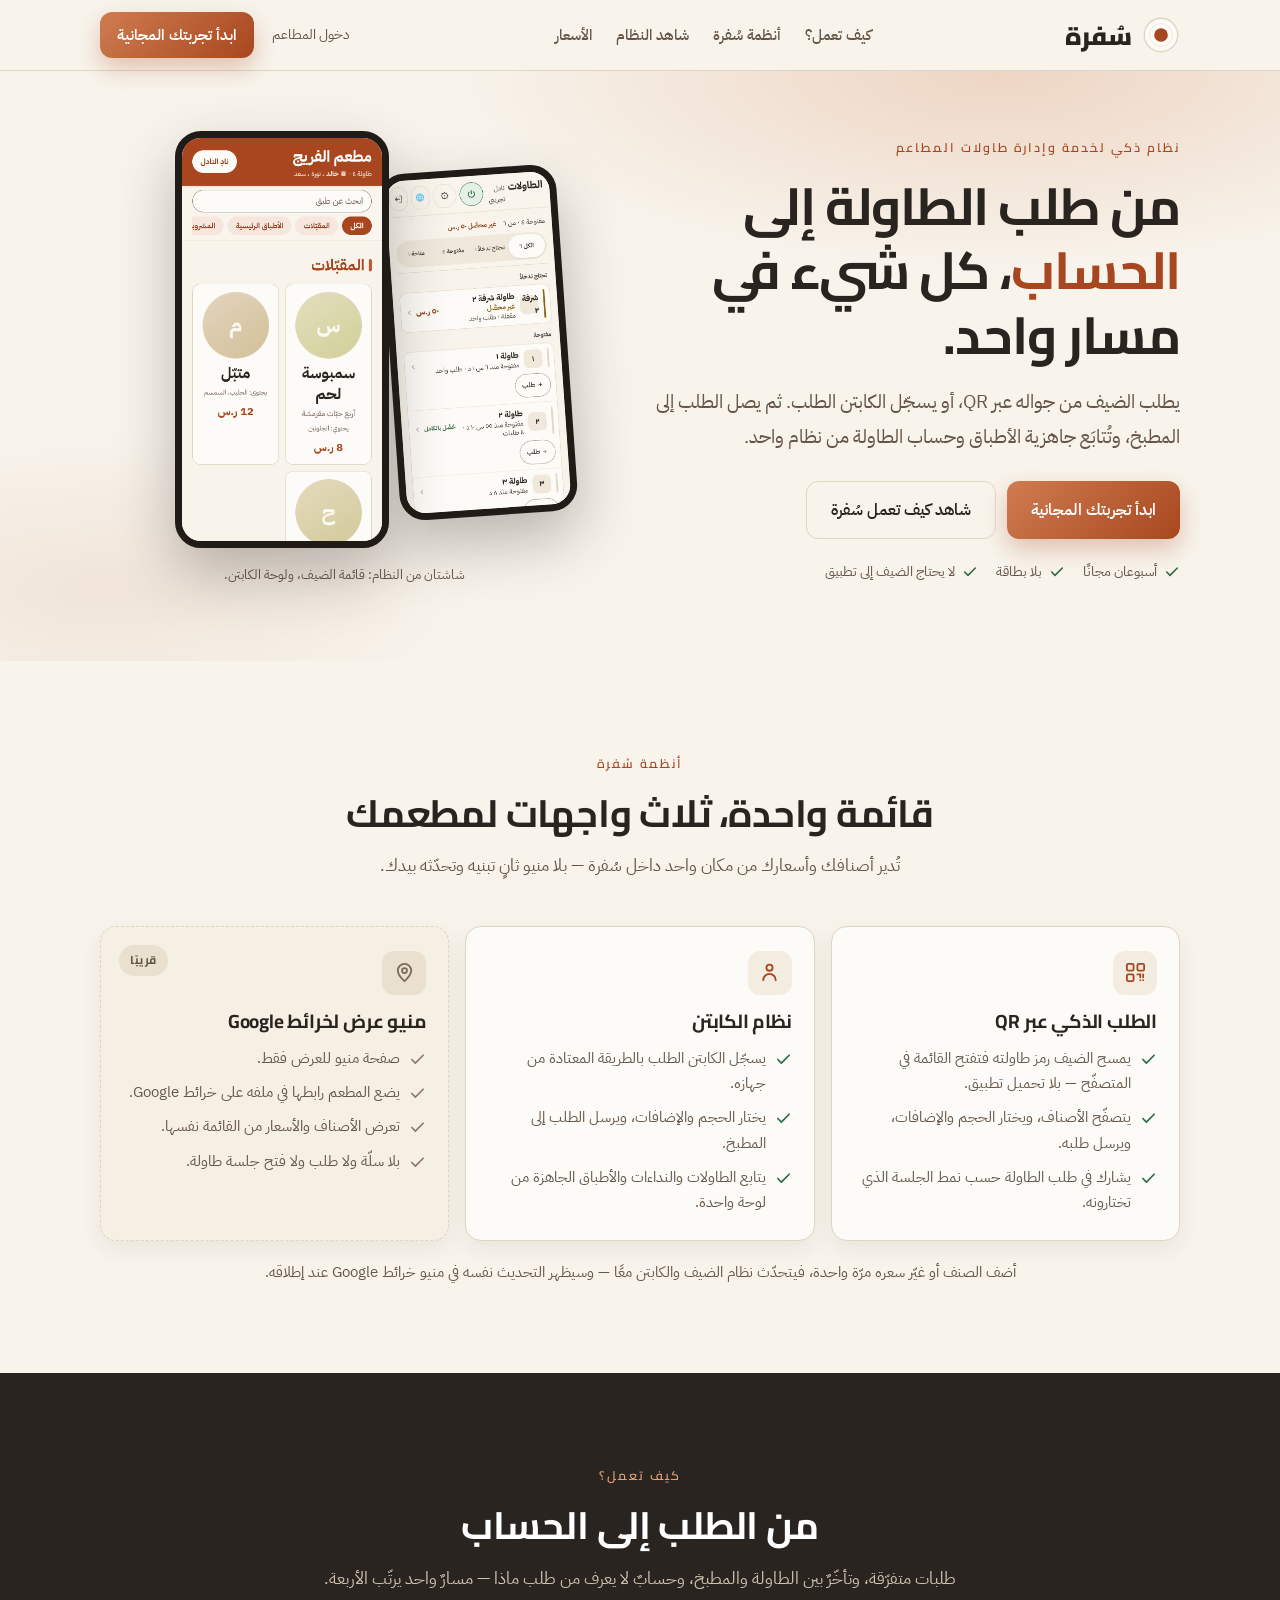
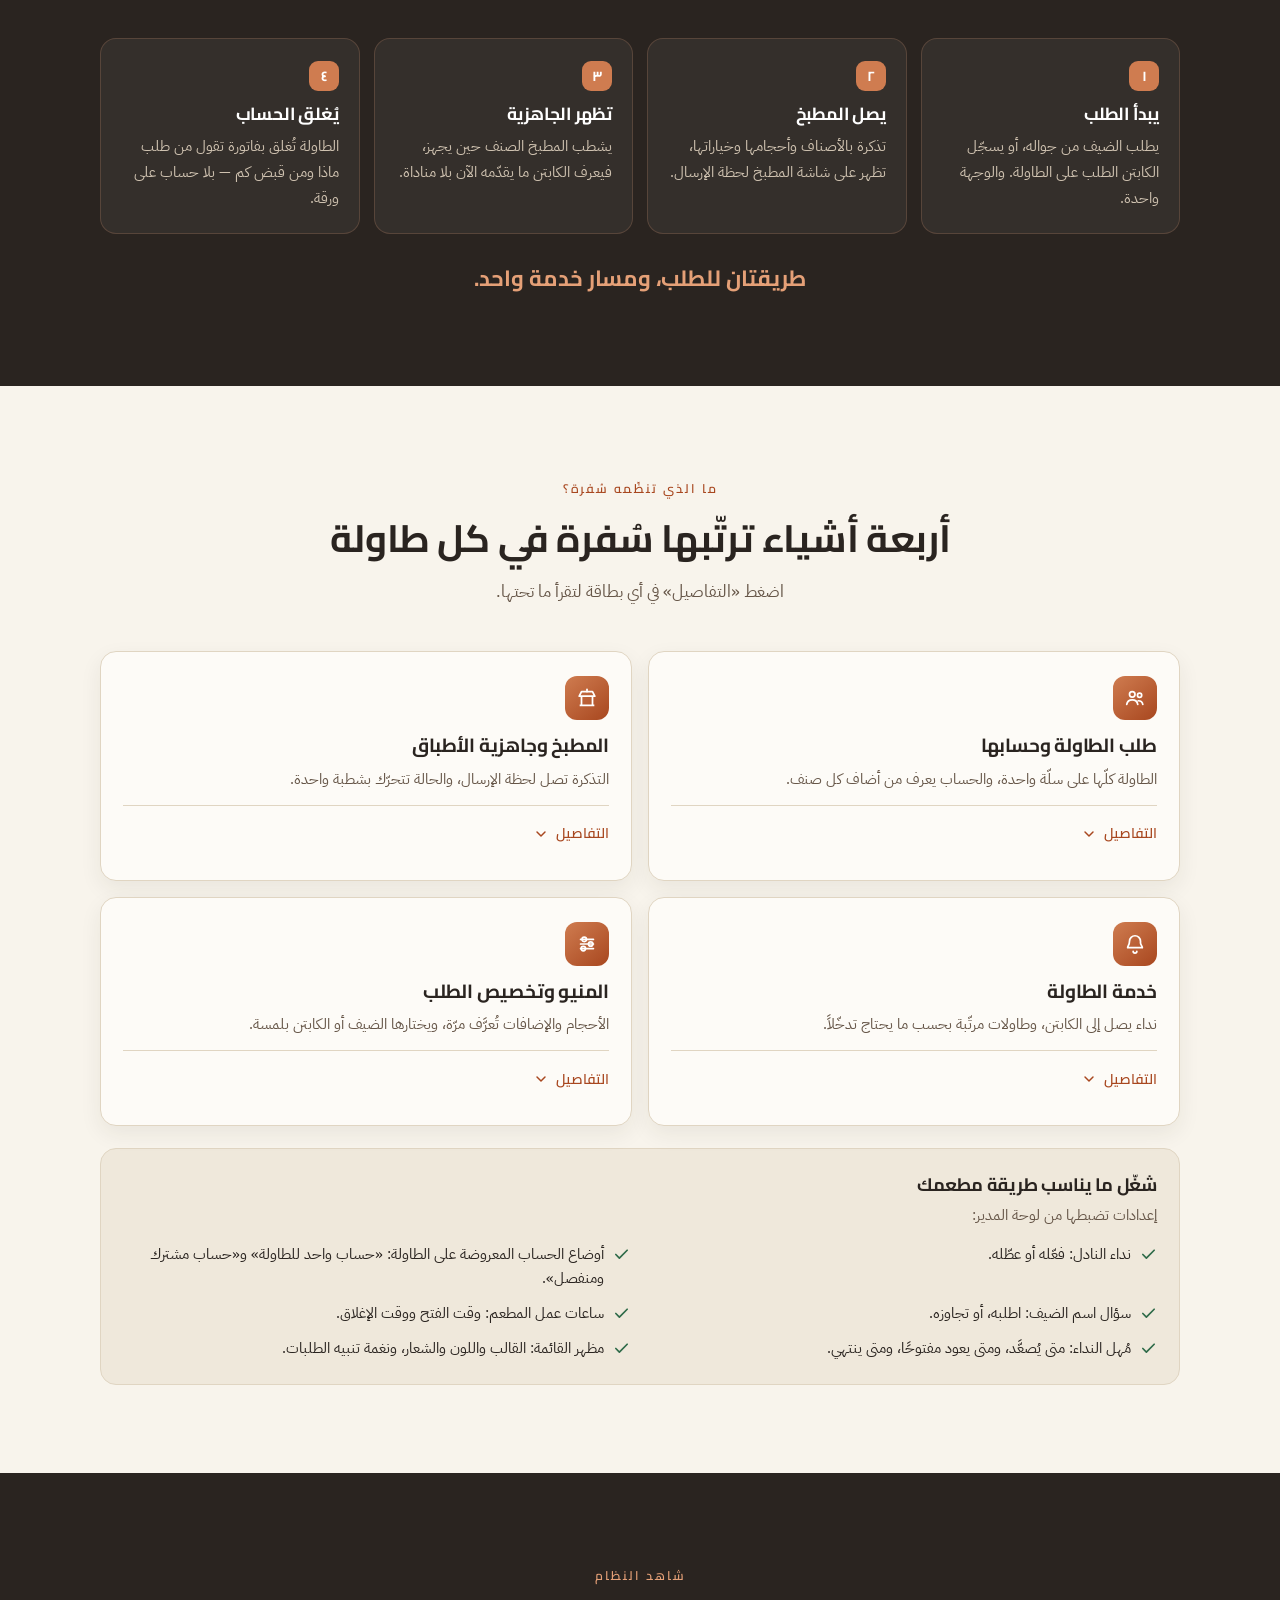
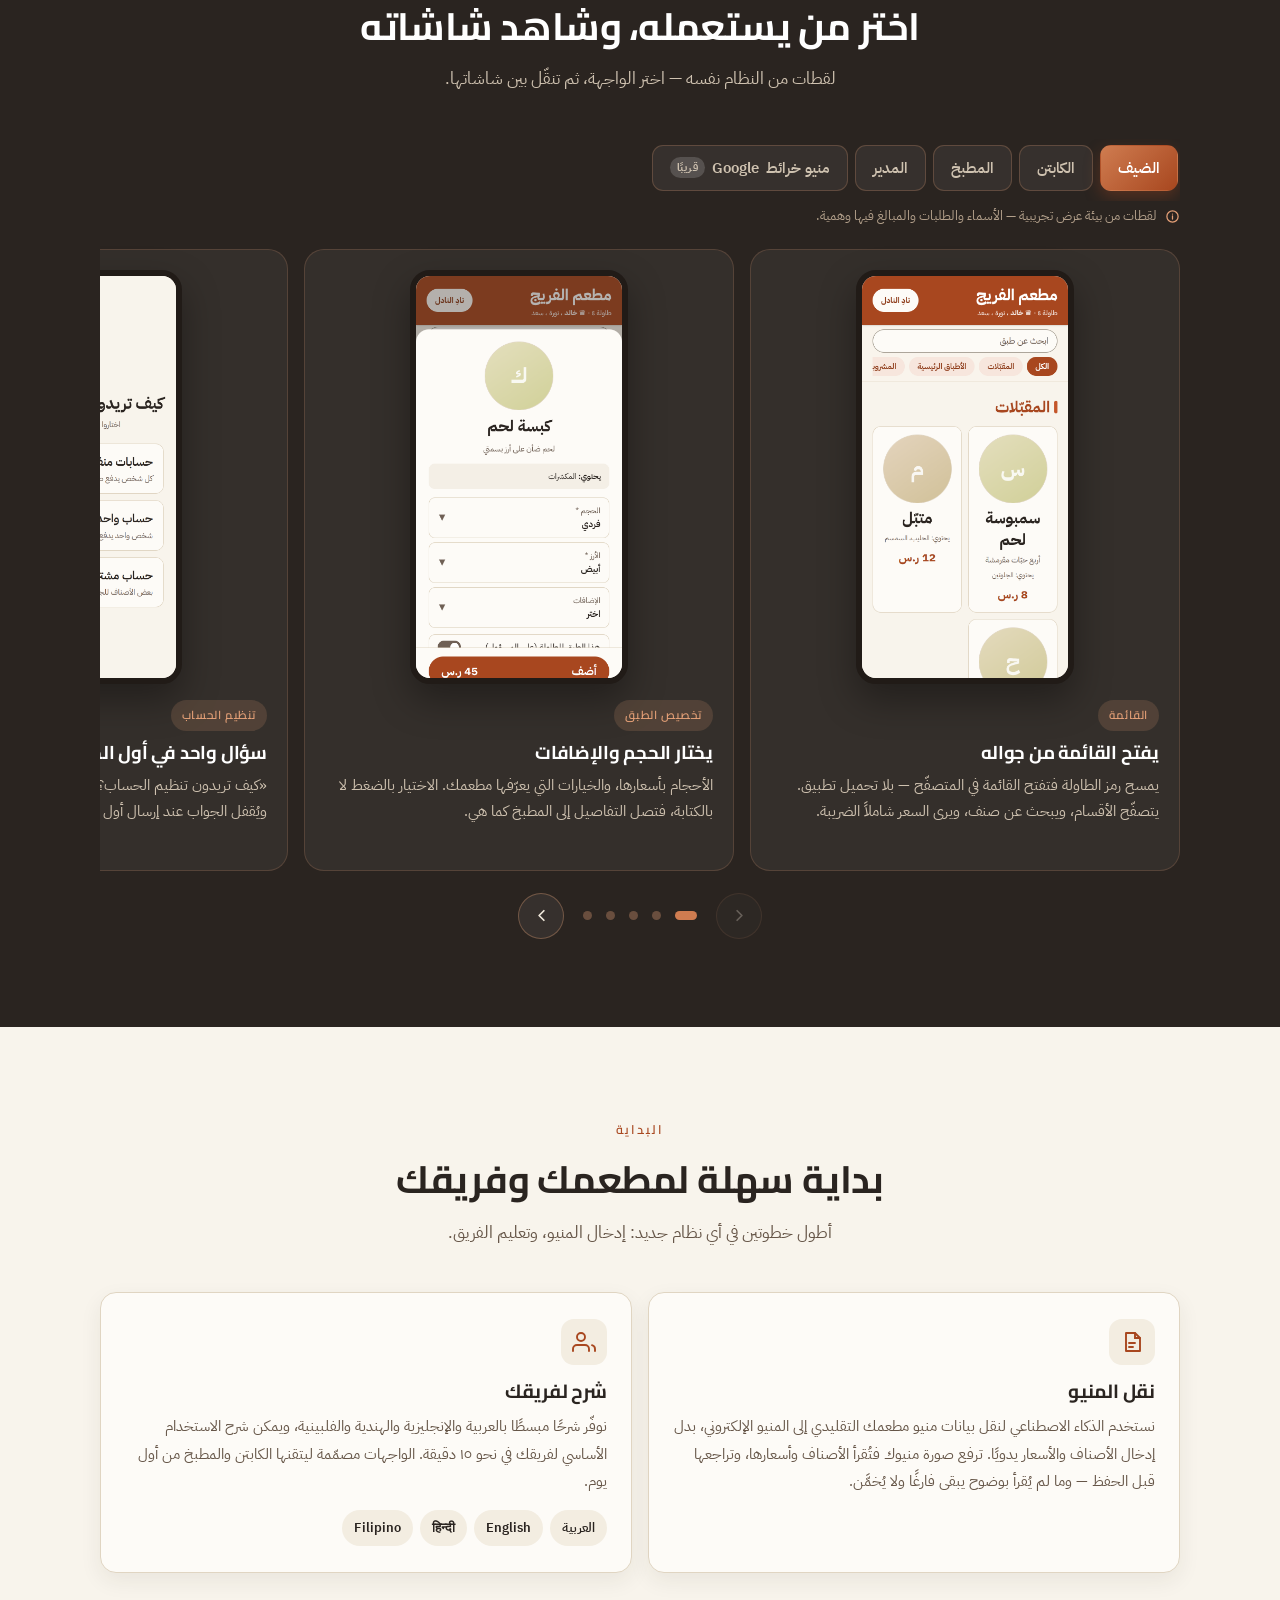
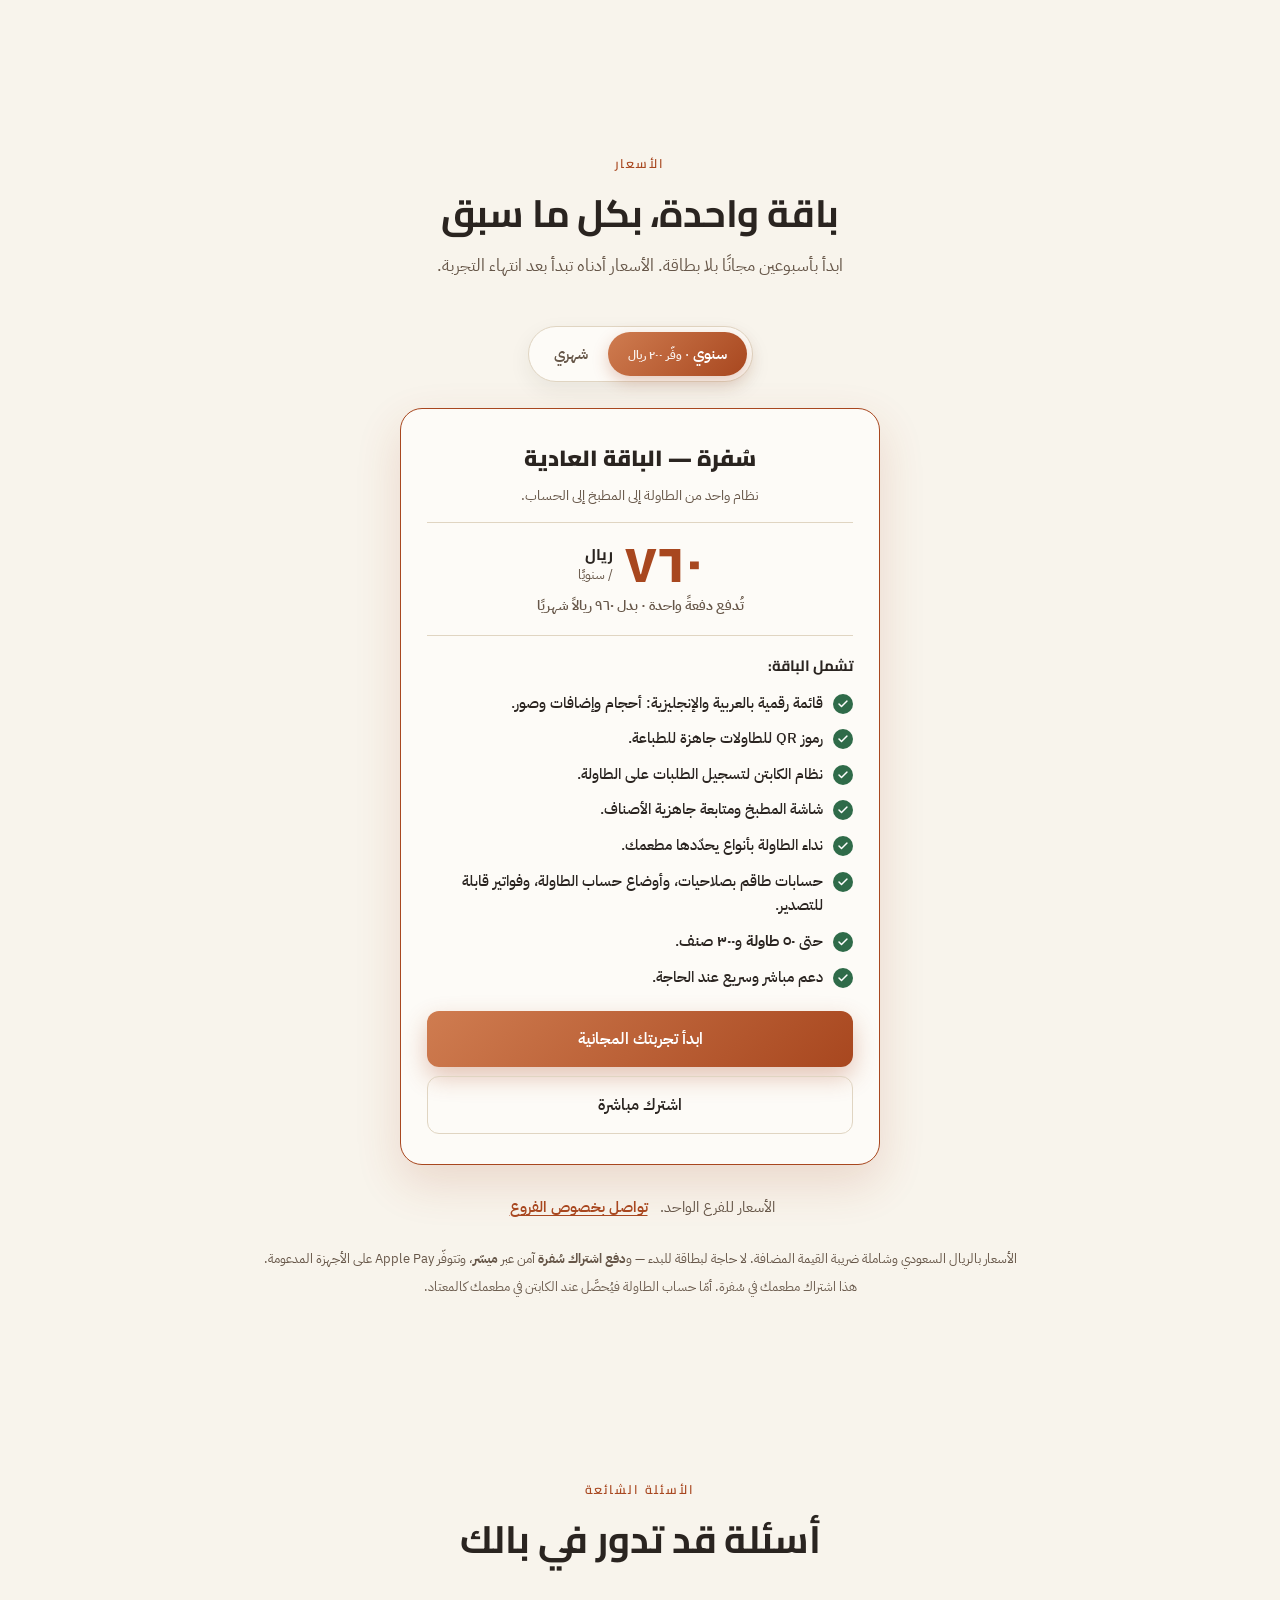
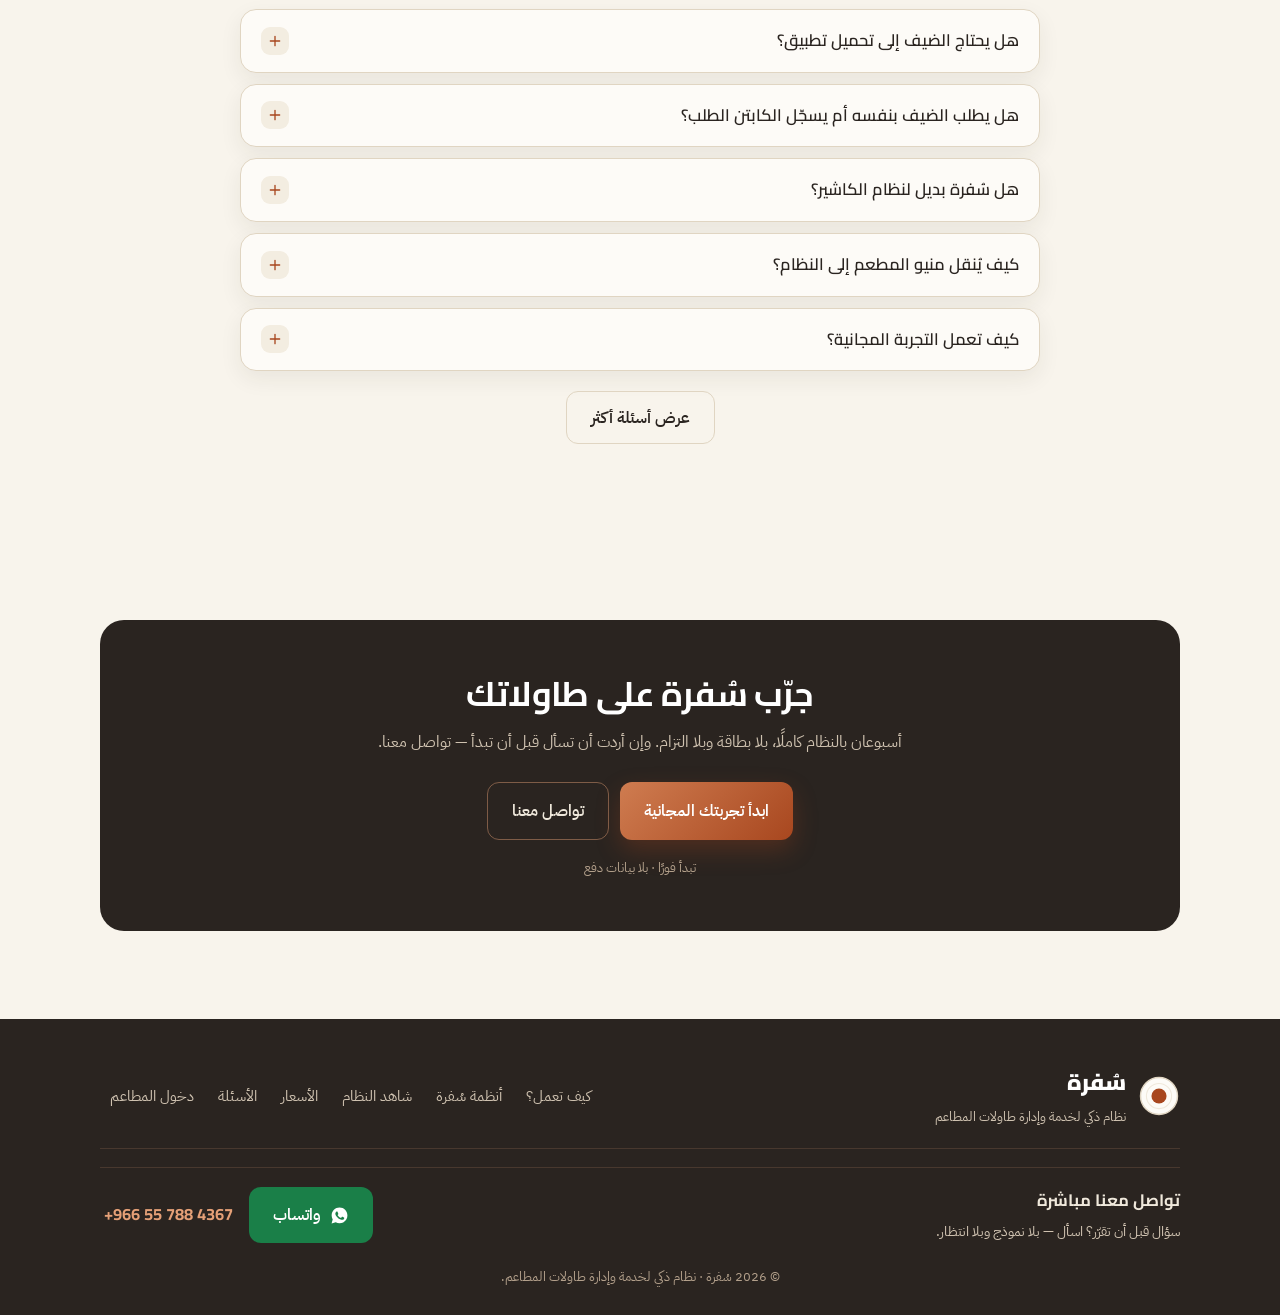
==== index.html @ 44357943 "feat: redesign Sufra landing page تُستبدل صفحة الهبوط كاملةً ببنية جديدة تقول ما هي سُفرة: نظامٌ لخد" ====
<!DOCTYPE html>
<html lang="ar" dir="rtl">
<head>
<meta charset="utf-8">
<!--
  ══════════════════════════════════════════════════════════════
   التقاط رمز الإحالة — **أوّل ما يُنفَّذ في الصفحة**
  ══════════════════════════════════════════════════════════════
   رابط الحملة يصل هكذا:  alsufr.com/?utm_source=...#sv=TOKEN

   والرمز في الـfragment لا في الاستعلام عمداً: ما بعد `#` لا يُرسل إلى أيّ
   خادم ولا يدخل ترويسة Referer ولا سجلّات الاستضافة. وهو رمز حامل — من
   ملكه سجّل أحداثاً على جلسة ليست له — فلا يوضع حيث يُقرأ.

   ويُنفَّذ **قبل** الأيقونة والخطوط أدناه: تلك موارد خارجية، وتحميلها قبل
   تنظيف العنوان يُطيل عمر الرمز في شريط العنوان بلا داعٍ. وأي خطأ هنا
   يُبتلع — الصفحة تعمل بلا قياس، ولا تعمل بلا هذه الأسطر إن سقطت.
-->
<script>
try{var _h=new URLSearchParams(location.hash.replace(/^#/,''));var _v=_h.get('sv');
if(_v){sessionStorage.setItem('sufra_sv',_v);_h.delete('sv');var _r=_h.toString();
history.replaceState(null,'',location.pathname+location.search+(_r?'#'+_r:''));}}catch(e){}
</script>
<meta name="viewport" content="width=device-width, initial-scale=1">
<meta name="referrer" content="strict-origin-when-cross-origin">
<meta name="theme-color" content="#a8471f">

<title>سُفرة — نظام ذكي لخدمة وإدارة طاولات المطاعم</title>
<meta name="description" content="سُفرة نظام لخدمة وإدارة طاولات المطاعم: يطلب الضيف من جواله عبر QR أو يسجّل الكابتن الطلب، ثم يصل الطلب إلى المطبخ وتُتابَع جاهزية الأطباق وحساب الطاولة من نظام واحد.">
<link rel="canonical" href="https://alsufr.com/">

<meta property="og:type" content="website">
<meta property="og:locale" content="ar_SA">
<meta property="og:site_name" content="سُفرة">
<meta property="og:url" content="https://alsufr.com/">
<meta property="og:title" content="سُفرة — نظام ذكي لخدمة وإدارة طاولات المطاعم">
<meta property="og:description" content="من طلب الطاولة إلى الحساب، كل شيء في مسار واحد. يطلب الضيف من جواله عبر QR أو يسجّل الكابتن الطلب، ثم يصل إلى المطبخ وتُتابَع جاهزية الأطباق وحساب الطاولة.">
<meta property="og:image" content="https://alsufr.com/assets/screens/guest-menu.png">
<meta property="og:image:width" content="780">
<meta property="og:image:height" content="1688">
<meta property="og:image:alt" content="قائمة الضيف في سُفرة على شاشة جوال">
<meta name="twitter:card" content="summary_large_image">
<meta name="twitter:title" content="سُفرة — نظام ذكي لخدمة وإدارة طاولات المطاعم">
<meta name="twitter:description" content="من طلب الطاولة إلى الحساب، كل شيء في مسار واحد.">
<meta name="twitter:image" content="https://alsufr.com/assets/screens/guest-menu.png">

<link rel="icon" type="image/svg+xml" href="https://app.alsufr.com/brand/sufra-icon.svg">
<link rel="preconnect" href="https://fonts.googleapis.com"><link rel="preconnect" href="https://fonts.gstatic.com" crossorigin><link href="https://fonts.googleapis.com/css2?family=Cairo:wght@600;700;900&family=IBM+Plex+Sans+Arabic:wght@400;500;600;700&display=swap" rel="stylesheet">

<style>
:root{
  --paper:#f8f4ec; --paper-2:#efe8db; --oud:#2a2420; --oud-2:#3a322b;
  --amber:#a8471f; --amber-lt:#cf7c50; --brass:#a8471f;
  --ink:#2a2420; --muted:#665648; --pist:#2f6b49; --card:#fdfbf7; --line:#e0d5c2;
  --on-dark:#efe8db; --on-dark-soft:#cfc2b0; --amber-on-dark:#e5a077; --soft-dark:#b3a08b;
  --shadow:0 18px 46px rgba(42,36,32,.13); --shadow-sm:0 8px 22px rgba(42,36,32,.07);
  --maxw:1120px; --r:16px;
}
*{margin:0;padding:0;box-sizing:border-box}
html{scroll-behavior:smooth}
body{font-family:'IBM Plex Sans Arabic',system-ui,sans-serif;background:var(--paper);color:var(--ink);
  line-height:1.8;-webkit-font-smoothing:antialiased;overflow-x:hidden}
h1,h2,h3,h4,.disp{font-family:'Cairo',sans-serif;line-height:1.3;letter-spacing:-.2px}
a{color:inherit;text-decoration:none}
svg{display:block}
img{max-width:100%}
.wrap{width:100%;max-width:var(--maxw);margin-inline:auto;padding-inline:20px}

/* ── التركيز ────────────────────────────────────────────────────────
   لم يكن في الصفحة أيّ نمط تركيز؛ من يتنقّل بلوحة المفاتيح كان يتوه. */
:focus-visible{outline:3px solid var(--amber);outline-offset:3px;border-radius:6px}
.on-oud :focus-visible{outline-color:var(--amber-on-dark)}

.skip{position:absolute;inset-inline-start:-9999px;top:0;z-index:200;background:var(--card);
  color:var(--ink);padding:12px 18px;border-radius:0 0 12px 0;font-weight:600}
.skip:focus{inset-inline-start:0}

.eyebrow{font-family:'Cairo';font-weight:600;font-size:12.5px;letter-spacing:2px;
  color:var(--brass);display:inline-block;margin-bottom:14px}
.on-oud .eyebrow{color:var(--amber-on-dark)}

.sec{padding:clamp(52px,7vw,88px) 0;position:relative;scroll-margin-top:80px}
.sec-head{max-width:660px;margin-bottom:clamp(28px,4vw,44px)}
.sec-head.center{margin-inline:auto;text-align:center}
h2.title{font-size:clamp(25px,4vw,38px);font-weight:700;margin-bottom:12px}
.sub{font-size:clamp(15px,1.8vw,17px);color:var(--muted);line-height:1.85}
.on-oud{background:var(--oud);color:var(--on-dark)}
.on-oud .title{color:#fff}
.on-oud .sub{color:var(--on-dark-soft)}

/* ── الأزرار ───────────────────────────────────────────────────────── */
.btn{display:inline-flex;align-items:center;justify-content:center;gap:9px;
  font-family:'IBM Plex Sans Arabic';font-weight:600;font-size:15.5px;
  padding:14px 24px;border-radius:12px;cursor:pointer;border:0;min-height:48px;
  transition:transform .16s,box-shadow .16s,background .16s;white-space:nowrap;text-align:center}
.btn:hover{transform:translateY(-2px)}
.btn-gold{background:linear-gradient(135deg,var(--amber-lt),var(--amber));color:#fff;
  box-shadow:0 10px 24px rgba(168,71,31,.30)}
.btn-gold:hover{box-shadow:0 14px 30px rgba(168,71,31,.40)}
.btn-line{background:transparent;border:1.6px solid var(--line);color:var(--ink)}
.btn-line:hover{background:#f2ebdd}
.on-oud .btn-line{border-color:rgba(229,160,119,.45);color:var(--on-dark)}
.on-oud .btn-line:hover{background:rgba(229,160,119,.12)}
.btn-wa{background:#1a7f48;color:#fff}
.btn svg{width:19px;height:19px;flex:0 0 auto}
.link-u{color:var(--brass);font-weight:600;text-decoration:underline;text-underline-offset:3px;
  display:inline-flex;align-items:center;padding:8px 4px;min-height:44px}

/* ── الترويسة ──────────────────────────────────────────────────────── */
header{position:sticky;top:0;z-index:60;background:rgba(248,244,236,.92);
  backdrop-filter:saturate(150%) blur(12px);border-bottom:1px solid var(--line)}
.nav{display:flex;align-items:center;justify-content:space-between;height:70px;gap:14px}
.brand{display:flex;align-items:center;gap:10px;min-height:44px}
.brandname{font-family:'Cairo';font-weight:900;font-size:25px;line-height:1}
.nav-links{display:flex;align-items:center;gap:4px}
.nav-links a{font-weight:500;font-size:14.5px;color:var(--muted);transition:color .15s,background .15s;
  white-space:nowrap;padding:11px 10px;min-height:44px;display:inline-flex;align-items:center;border-radius:9px}
.nav-links a:hover{color:var(--brass);background:#f2ebdd}
.nav-cta{display:flex;align-items:center;gap:8px}
.nav-cta .btn{padding:10px 17px;min-height:44px;font-size:14.5px}
.nav-login{font-size:14px;color:var(--muted);padding:11px 10px;min-height:44px;
  display:inline-flex;align-items:center;white-space:nowrap;border-radius:9px;transition:color .15s,background .15s}
.nav-login:hover{color:var(--brass);background:#f2ebdd}
.nav-links .nav-login{display:none}
.menu-btn{display:none;align-items:center;justify-content:center;width:46px;height:46px;
  border-radius:12px;border:1.6px solid var(--line);background:var(--card);color:var(--ink);cursor:pointer}
.menu-btn svg{width:22px;height:22px}

/* القائمة تنتقل عند ٩٠٠ لا ٦٤٠: بين ٦٤١ و٨٥٩ كانت الروابط تلتفّ سطرين
   فتتكسّر «كيف تعمل» و«دخول المطاعم» نصفين. */
@media(max-width:900px){
  .nav-links{display:none}
  .nav-cta > .nav-login{display:none}
  .menu-btn{display:inline-flex}
  header.menu-open .nav-links{display:flex;position:absolute;inset-inline:0;top:70px;
    flex-direction:column;align-items:stretch;gap:2px;padding:10px 20px 16px;
    background:rgba(248,244,236,.98);backdrop-filter:saturate(150%) blur(12px);
    border-bottom:1px solid var(--line);box-shadow:var(--shadow-sm)}
  header.menu-open .nav-links a{padding:14px 6px;font-size:16px;color:var(--ink);min-height:52px}
  header.menu-open .nav-links .nav-login{display:inline-flex;padding:14px 6px;font-size:16px;min-height:52px}
}

/* ── القسم الافتتاحي ───────────────────────────────────────────────── */
.hero{position:relative;overflow:hidden;padding:clamp(34px,5vw,60px) 0 clamp(44px,6vw,74px)}
.hero-bg{position:absolute;inset:0;z-index:-1;background:
  radial-gradient(70% 55% at 78% 0%,rgba(207,124,80,.26),transparent 62%),
  radial-gradient(50% 45% at 8% 88%,rgba(168,71,31,.09),transparent 60%),var(--paper)}
.hero-grid{display:grid;grid-template-columns:1.05fr .95fr;gap:clamp(26px,4vw,52px);align-items:center}
.hero h1{font-size:clamp(30px,4.9vw,52px);font-weight:700;letter-spacing:-1px;line-height:1.24;margin-bottom:18px}
.hero h1 .hl{color:var(--brass)}
.hero .lead{font-size:clamp(16px,1.9vw,18.5px);color:var(--muted);line-height:1.9;max-width:34em}
.cta-row{display:flex;flex-wrap:wrap;gap:11px;margin-top:26px}
.trust-line{display:flex;flex-wrap:wrap;gap:8px 18px;margin-top:20px;font-size:14px;color:var(--muted)}
.trust-line span{display:inline-flex;align-items:center;gap:7px}
.trust-line svg{width:16px;height:16px;color:var(--pist);flex:0 0 auto}

/* لقطتان حقيقيتان من النظام — لا ميدالية مجرّدة */
.hero-shots{position:relative;display:flex;justify-content:center;align-items:flex-end}
.hero-shots .ph{border-radius:26px;border:7px solid #211b17;background:#f8f4ec;
  box-shadow:0 26px 60px rgba(42,36,32,.30);overflow:hidden;display:block}
.hero-shots .ph img{display:block;width:100%;height:100%;object-fit:cover;object-position:top center}
.hero-shots .ph-a{width:min(214px,50vw);aspect-ratio:39/76;z-index:2}
.hero-shots .ph-b{width:min(178px,42vw);aspect-ratio:39/76;margin-inline-start:-54px;margin-bottom:32px;
  z-index:1;transform:rotate(-4deg)}
.hero-cap{margin-top:16px;text-align:center;font-size:12.5px;color:var(--muted)}

/* ── الواجهات الثلاث ───────────────────────────────────────────────── */
.faces{display:grid;grid-template-columns:repeat(3,1fr);gap:16px;align-items:stretch}
.face{background:var(--card);border:1px solid var(--line);border-radius:var(--r);
  padding:24px 22px;box-shadow:var(--shadow-sm);display:flex;flex-direction:column;position:relative}
.face .ic{width:44px;height:44px;border-radius:12px;background:#f3ede1;color:var(--brass);
  display:flex;align-items:center;justify-content:center;margin-bottom:14px}
.face .ic svg{width:23px;height:23px}
.face h3{font-size:19px;font-weight:700;margin-bottom:10px}
.face ul{list-style:none;display:grid;gap:9px;margin-top:2px}
.face li{display:flex;gap:9px;align-items:flex-start;font-size:14.5px;color:var(--muted);line-height:1.75}
.face li>svg{width:17px;height:17px;color:var(--pist);flex:0 0 auto;margin-top:5px}
.face.soon{background:#f5efe4;border-style:dashed}
.face.soon .ic{background:#eae0d0;color:#7d6a58}
.face.soon li>svg{color:#8d7a66}
.face.soon h3{padding-inline-end:64px}
.badge-soon{position:absolute;top:18px;inset-inline-end:18px;background:#eae0d0;color:#5f5041;
  font-family:'Cairo';font-weight:700;font-size:11.5px;letter-spacing:.5px;padding:5px 11px;border-radius:100px}
.faces-note{margin-top:18px;font-size:14.5px;color:var(--muted);text-align:center}

/* ── المسار ────────────────────────────────────────────────────────── */
.flow{display:grid;grid-template-columns:repeat(4,1fr);gap:14px}
.st{background:rgba(255,255,255,.05);border:1px solid rgba(229,160,119,.20);border-radius:var(--r);
  padding:22px 20px}
.st b{font-family:'Cairo';font-weight:700;font-size:14px;color:#fff;background:var(--amber-lt);
  width:30px;height:30px;border-radius:9px;display:flex;align-items:center;justify-content:center;margin-bottom:12px}
.st h3{font-size:17.5px;font-weight:700;color:#fff;margin-bottom:7px}
.st p{font-size:14.5px;color:var(--on-dark-soft);line-height:1.8}
.flow-note{margin-top:26px;text-align:center;font-family:'Cairo';font-weight:700;
  font-size:clamp(17px,2.3vw,22px);color:var(--amber-on-dark);line-height:1.7}

/* ── ما تنظّمه سُفرة ───────────────────────────────────────────────── */
.grp{display:grid;grid-template-columns:repeat(2,1fr);gap:16px}
.g{background:var(--card);border:1px solid var(--line);border-radius:var(--r);
  padding:24px 22px;box-shadow:var(--shadow-sm)}
.g .ic{width:44px;height:44px;border-radius:12px;color:#fff;
  background:linear-gradient(140deg,var(--amber-lt),var(--amber));
  display:flex;align-items:center;justify-content:center;margin-bottom:13px}
.g .ic svg{width:22px;height:22px}
.g h3{font-size:19px;font-weight:700;margin-bottom:8px}
.g > p{font-size:15px;color:var(--muted);line-height:1.8}
.g details{margin-top:12px;border-top:1px solid var(--line);padding-top:6px}
.g summary{list-style:none;cursor:pointer;font-family:'Cairo';font-weight:600;font-size:14px;
  color:var(--brass);display:flex;align-items:center;gap:7px;min-height:44px}
.g summary::-webkit-details-marker{display:none}
.g summary .chev{width:16px;height:16px;transition:transform .2s}
.g details[open] summary .chev{transform:rotate(180deg)}
.g details ul{list-style:none;display:grid;gap:9px;padding-bottom:6px}
.g details li{display:flex;gap:9px;align-items:flex-start;font-size:14.5px;color:var(--muted);line-height:1.75}
.g details li>svg{width:16px;height:16px;color:var(--pist);flex:0 0 auto;margin-top:5px}

/* ── المرونة الفعلية ───────────────────────────────────────────────── */
.tune{margin-top:22px;background:var(--paper-2);border:1px solid var(--line);
  border-radius:var(--r);padding:24px 22px}
.tune h3{font-size:18px;font-weight:700;margin-bottom:5px}
.tune > p{font-size:14.5px;color:var(--muted);margin-bottom:14px}
.tune ul{list-style:none;display:grid;grid-template-columns:repeat(2,1fr);gap:10px 20px}
.tune li{display:flex;gap:9px;align-items:flex-start;font-size:14.5px;line-height:1.7}
.tune li>svg{width:17px;height:17px;color:var(--pist);flex:0 0 auto;margin-top:4px}

/* ── عارض الشاشات ──────────────────────────────────────────────────── */
.scr-tabs{display:flex;gap:7px;overflow-x:auto;overflow-y:hidden;scrollbar-width:none;
  padding:6px 2px 10px;margin-bottom:4px;scroll-snap-type:x proximity}
.scr-tabs::-webkit-scrollbar{display:none}
.scr-tab{flex:0 0 auto;scroll-snap-align:center;font-family:'IBM Plex Sans Arabic';font-weight:600;
  font-size:14.5px;color:var(--on-dark-soft);background:rgba(255,255,255,.06);
  border:1px solid rgba(229,160,119,.24);border-radius:11px;padding:11px 17px;min-height:46px;
  cursor:pointer;transition:background .2s,color .2s,border-color .2s;white-space:nowrap;
  display:inline-flex;align-items:center;gap:7px}
.scr-tab[aria-selected="true"]{background:linear-gradient(135deg,var(--amber-lt),var(--amber));
  color:#fff;border-color:transparent;box-shadow:0 6px 16px rgba(168,71,31,.35)}
.scr-tab .mini{font-size:11px;font-weight:700;background:rgba(255,255,255,.16);
  padding:2px 7px;border-radius:100px;letter-spacing:.3px}
.scr-tab[aria-selected="true"] .mini{background:rgba(255,255,255,.26)}
.scr-note{display:flex;align-items:flex-start;gap:8px;font-size:12.5px;color:var(--soft-dark);
  margin:2px 0 18px}
.scr-note svg{width:15px;height:15px;flex:0 0 auto;margin-top:4px;color:var(--amber-on-dark)}

.rail{display:flex;gap:16px;overflow-x:auto;scroll-snap-type:x mandatory;
  scrollbar-width:none;padding:4px 0 6px;scroll-behavior:smooth}
.rail::-webkit-scrollbar{display:none}
.card{flex:0 0 auto;width:min(430px,86vw);scroll-snap-align:start;
  background:rgba(255,255,255,.05);border:1px solid rgba(229,160,119,.18);
  border-radius:20px;padding:20px;display:flex;flex-direction:column;gap:16px}
.card .shot{border-radius:20px;border:6px solid #211b17;overflow:hidden;background:#f8f4ec;
  box-shadow:0 16px 36px rgba(0,0,0,.34);aspect-ratio:39/74;width:min(218px,58%);margin-inline:auto}
.card .shot img{width:100%;height:100%;object-fit:cover;object-position:top center;display:block}
.card h3{font-size:18.5px;font-weight:700;color:#fff;margin-bottom:7px}
.card p{font-size:14.5px;color:var(--on-dark-soft);line-height:1.8}
.card .tag{display:inline-block;font-family:'Cairo';font-weight:600;font-size:11.5px;letter-spacing:.6px;
  color:var(--amber-on-dark);background:rgba(229,160,119,.16);padding:5px 11px;border-radius:100px;margin-bottom:10px}
.card.soon-card{border-style:dashed;justify-content:center;text-align:center;min-height:320px}
.card.soon-card .badge-soon{position:static;align-self:center;margin:0 auto 14px}

.rail-nav{display:flex;align-items:center;justify-content:center;gap:14px;margin-top:16px}
.rail-btn{width:46px;height:46px;border-radius:50%;border:1.5px solid rgba(229,160,119,.35);
  background:rgba(255,255,255,.06);color:var(--on-dark);cursor:pointer;
  display:flex;align-items:center;justify-content:center;transition:background .18s}
.rail-btn:hover:not(:disabled){background:rgba(229,160,119,.16)}
.rail-btn:disabled{opacity:.3;cursor:default}
.rail-btn svg{width:19px;height:19px}
.dots{display:flex;gap:4px}
.dot-hit{background:none;border:0;padding:16px 5px;cursor:pointer;display:flex;align-items:center;min-height:46px}
.dot{width:9px;height:9px;border-radius:50%;background:rgba(229,160,119,.34);display:block;transition:width .2s}
.dot[data-on="true"]{background:var(--amber-lt);width:22px;border-radius:100px}

/* ── بداية سهلة ────────────────────────────────────────────────────── */
.starts{display:grid;grid-template-columns:repeat(2,1fr);gap:16px}
.start{background:var(--card);border:1px solid var(--line);border-radius:var(--r);
  padding:26px 24px;box-shadow:var(--shadow-sm)}
.start .ic{width:46px;height:46px;border-radius:13px;background:#f3ede1;color:var(--brass);
  display:flex;align-items:center;justify-content:center;margin-bottom:14px}
.start .ic svg{width:24px;height:24px}
.start h3{font-size:19px;font-weight:700;margin-bottom:9px}
.start p{font-size:15px;color:var(--muted);line-height:1.85}
.start .langs{display:flex;flex-wrap:wrap;gap:7px;margin-top:14px}
.start .langs span{font-size:13px;font-weight:600;background:#f3ede1;padding:6px 12px;border-radius:100px}

/* ── الأسعار ───────────────────────────────────────────────────────── */
.billing{display:flex;justify-content:center;margin:0 auto 26px;background:var(--card);
  border:1px solid var(--line);border-radius:100px;padding:5px;width:fit-content;box-shadow:var(--shadow-sm)}
.billing button{font-family:'IBM Plex Sans Arabic';font-weight:600;font-size:14.5px;border:0;
  background:transparent;color:var(--muted);padding:10px 20px;border-radius:100px;cursor:pointer;
  transition:background .18s,color .18s;min-height:44px}
.billing button.on{background:linear-gradient(135deg,var(--amber-lt),var(--amber));color:#fff;
  box-shadow:0 6px 16px rgba(168,71,31,.26)}
.billing .save{font-size:12px;opacity:.92}
.plan{background:var(--card);border:1.6px solid var(--amber);border-radius:22px;padding:30px 26px;
  box-shadow:0 18px 46px rgba(168,71,31,.16);max-width:480px;margin-inline:auto;
  display:flex;flex-direction:column;text-align:center}
.plan-name{font-family:'Cairo';font-weight:900;font-size:22px;margin-bottom:6px}
.plan-tag{font-size:14px;color:var(--muted);line-height:1.7;margin-bottom:14px}
.plan-sep{border:0;border-top:1px solid var(--line);margin:0 0 16px}
.plan-price{display:flex;align-items:center;justify-content:center;gap:11px;margin-bottom:5px}
.plan-price .amt{font-family:'Cairo';font-weight:900;font-size:clamp(38px,5vw,50px);color:var(--amber);line-height:1}
.plan-price .unit{display:flex;flex-direction:column;align-items:flex-start;line-height:1.45}
.plan-price .cur{font-family:'Cairo';font-weight:700;font-size:15.5px}
.plan-price .per{font-size:13px;color:var(--muted)}
.plan-note{font-size:13.5px;color:var(--muted);font-weight:600;margin-bottom:16px;min-height:22px}
.plan-incl{font-family:'Cairo';font-weight:700;font-size:15px;text-align:start;margin-bottom:12px}
.plan-list{list-style:none;display:grid;gap:11px;margin-bottom:22px;text-align:start}
.plan-list li{display:flex;gap:10px;align-items:flex-start;font-size:14.5px;font-weight:500;line-height:1.7}
.plan-list li svg{width:20px;height:20px;flex:0 0 auto;margin-top:3px;color:#fff;background:var(--pist);border-radius:50%;padding:4px}
.plan-cta{display:flex;flex-direction:column;gap:9px;margin-top:auto}
.pricing-foot{text-align:center;font-size:13px;color:var(--muted);margin-top:18px;line-height:1.8}
.note-fine{display:inline-block;margin-top:6px;font-size:12.5px;color:var(--muted);opacity:.95}
.branches{display:flex;justify-content:center;align-items:center;gap:8px;flex-wrap:wrap;
  margin-top:20px;text-align:center;font-size:14.5px;color:var(--muted)}

/* ── الأسئلة ───────────────────────────────────────────────────────── */
.faqs{max-width:800px;margin-inline:auto;display:grid;gap:11px}
#faqExtra{display:grid;gap:11px;margin-top:11px}
#faqExtra[hidden]{display:none}
details.q{background:var(--card);border:1px solid var(--line);border-radius:var(--r);
  overflow:hidden;box-shadow:var(--shadow-sm)}
details.q summary{list-style:none;cursor:pointer;padding:16px 20px;display:flex;align-items:center;
  justify-content:space-between;gap:14px;font-family:'Cairo';font-weight:600;font-size:16.5px;min-height:56px}
details.q summary::-webkit-details-marker{display:none}
details.q summary .qi{width:28px;height:28px;border-radius:9px;background:#f3ede1;color:var(--brass);
  display:flex;align-items:center;justify-content:center;flex:0 0 auto;transition:transform .25s}
details.q summary .qi svg{width:16px;height:16px}
details.q[open] summary .qi{transform:rotate(135deg)}
details.q .a{padding:0 20px 19px;font-size:15px;color:var(--muted);line-height:1.9}
.faq-more{display:flex;justify-content:center;margin-top:20px}

/* ── الدعوة الختامية ───────────────────────────────────────────────── */
.final{border-radius:24px;padding:clamp(30px,4.5vw,52px);text-align:center}
.final h2{font-size:clamp(24px,3.4vw,34px);font-weight:700;color:#fff;margin-bottom:12px}
.final p{font-size:16px;color:var(--on-dark-soft);max-width:46em;margin:0 auto 24px;line-height:1.85}
.final .cta-row{justify-content:center;margin-top:0}
.final small{display:block;margin-top:16px;font-size:13px;color:var(--soft-dark)}

/* ── التذييل ───────────────────────────────────────────────────────── */
footer{background:var(--oud);color:var(--on-dark-soft);padding:44px 0 26px}
.foot-top{display:flex;flex-wrap:wrap;justify-content:space-between;gap:20px;align-items:center;
  padding-bottom:20px;border-bottom:1px solid rgba(229,160,119,.16)}
.foot-brand{display:flex;align-items:center;gap:12px}
.foot-brand .bn{font-family:'Cairo';font-weight:900;font-size:22px;color:#fff}
.foot-brand p{font-size:13px;color:var(--on-dark-soft);margin-top:2px}
.foot-links{display:flex;gap:4px;flex-wrap:wrap}
.foot-links a{font-size:14.5px;color:var(--on-dark-soft);padding:11px 10px;min-height:44px;
  display:inline-flex;align-items:center;border-radius:9px;transition:color .15s}
.foot-links a:hover{color:var(--amber-on-dark)}
.foot-contact{display:flex;flex-wrap:wrap;align-items:center;justify-content:space-between;gap:16px;
  margin-top:18px;padding-top:18px;border-top:1px solid rgba(229,160,119,.16)}
.fc-title{font-family:'Cairo';font-weight:700;font-size:16.5px;color:var(--on-dark)}
.fc-sub{font-size:14px;color:var(--on-dark-soft);margin-top:3px}
.fc-actions{display:flex;align-items:center;gap:12px;flex-wrap:wrap}
.fc-num{font-family:'Cairo';font-weight:700;font-size:16.5px;color:var(--amber-on-dark);
  white-space:nowrap;padding:11px 4px;min-height:44px;display:inline-flex;align-items:center}
.fc-num:hover{text-decoration:underline}
.copy{text-align:center;font-size:12.5px;color:var(--soft-dark);padding-top:22px}

.reveal{opacity:0;transform:translateY(20px);transition:opacity .6s ease,transform .6s ease}
.reveal.in{opacity:1;transform:none}

/* ── الاستجابة ─────────────────────────────────────────────────────── */
@media(max-width:960px){
  .hero-grid{grid-template-columns:1fr;gap:30px}
  .hero-shots .ph-a{width:min(196px,46vw)}
  .hero-shots .ph-b{width:min(164px,39vw);margin-inline-start:-48px}
  .faces,.grp,.starts{grid-template-columns:1fr}
  .flow{grid-template-columns:repeat(2,1fr)}
  .tune ul{grid-template-columns:1fr}
}
@media(max-width:620px){
  .flow{grid-template-columns:1fr}
  .cta-row .btn{flex:1 1 100%}
  .card .shot{width:min(218px,68%)}
  .foot-top{flex-direction:column;align-items:flex-start}
  .face.soon h3{padding-inline-end:0}
  .badge-soon{position:static;display:inline-block;margin-bottom:10px}
}
@media(prefers-reduced-motion:reduce){
  *{scroll-behavior:auto!important}
  .reveal{opacity:1;transform:none;transition:none}
  .btn:hover{transform:none}
  .rail{scroll-behavior:auto}
}
</style>
</head>
<body>
<a class="skip" href="#main">تخطَّ إلى المحتوى</a>

<header id="hdr">
  <div class="wrap nav">
    <a class="brand" href="#top" aria-label="سُفرة — أعلى الصفحة">
      <svg width="38" height="38" viewBox="0 0 100 100" aria-hidden="true">
        <circle cx="50" cy="50" r="44" fill="#fdfbf7" stroke="#e0d5c2" stroke-width="3.5"/>
        <circle cx="50" cy="50" r="30" fill="none" stroke="#efe8db" stroke-width="2.5"/>
        <circle cx="50" cy="50" r="18" fill="#a8471f"/>
      </svg>
      <span class="brandname">سُفرة</span>
    </a>
    <nav class="nav-links" id="navLinks" aria-label="روابط الصفحة">
      <a href="#how">كيف تعمل؟</a>
      <a href="#surfaces">أنظمة سُفرة</a>
      <a href="#screens">شاهد النظام</a>
      <a href="#pricing">الأسعار</a>
      <a class="nav-login" href="https://app.alsufr.com/" data-ad-events="login_click">دخول المطاعم</a>
    </nav>
    <div class="nav-cta">
      <a class="nav-login" href="https://app.alsufr.com/" data-ad-events="login_click">دخول المطاعم</a>
      <a href="https://app.alsufr.com/signup" class="btn btn-gold" data-ad-events="free_trial_click landing_to_app">ابدأ تجربتك المجانية</a>
      <button type="button" class="menu-btn" aria-expanded="false" aria-controls="navLinks" aria-label="فتح القائمة">
        <svg viewBox="0 0 24 24" fill="none" stroke="currentColor" stroke-width="2" aria-hidden="true"><path d="M4 7h16M4 12h16M4 17h16" stroke-linecap="round"/></svg>
      </button>
    </div>
  </div>
</header>
<span id="top"></span>

<main id="main">

<!-- ═══ القسم الافتتاحي ═══ -->
<section class="hero">
  <div class="hero-bg"></div>
  <div class="wrap hero-grid">
    <div class="reveal">
      <span class="eyebrow">نظام ذكي لخدمة وإدارة طاولات المطاعم</span>
      <h1>من طلب الطاولة إلى <span class="hl">الحساب</span>، كل شيء في مسار واحد.</h1>
      <p class="lead">يطلب الضيف من جواله عبر <span lang="en">QR</span>، أو يسجّل الكابتن الطلب.
        ثم يصل الطلب إلى المطبخ، وتُتابَع جاهزية الأطباق وحساب الطاولة من نظام واحد.</p>
      <div class="cta-row">
        <a href="https://app.alsufr.com/signup" class="btn btn-gold" data-ad-events="free_trial_click landing_to_app">ابدأ تجربتك المجانية</a>
        <a href="#how" class="btn btn-line">شاهد كيف تعمل سُفرة</a>
      </div>
      <div class="trust-line">
        <span><svg viewBox="0 0 24 24" fill="none" stroke="currentColor" stroke-width="2.4" aria-hidden="true"><path d="M20 6 9 17l-5-5" stroke-linecap="round" stroke-linejoin="round"/></svg> أسبوعان مجانًا</span>
        <span><svg viewBox="0 0 24 24" fill="none" stroke="currentColor" stroke-width="2.4" aria-hidden="true"><path d="M20 6 9 17l-5-5" stroke-linecap="round" stroke-linejoin="round"/></svg> بلا بطاقة</span>
        <span><svg viewBox="0 0 24 24" fill="none" stroke="currentColor" stroke-width="2.4" aria-hidden="true"><path d="M20 6 9 17l-5-5" stroke-linecap="round" stroke-linejoin="round"/></svg> لا يحتاج الضيف إلى تطبيق</span>
      </div>
    </div>
    <div class="reveal">
      <div class="hero-shots">
        <div class="ph ph-b" aria-hidden="true">
          <img src="assets/screens/captain-board.png" alt="" width="1170" height="3000" decoding="async">
        </div>
        <div class="ph ph-a">
          <img src="assets/screens/guest-menu.png" alt="قائمة الضيف في سُفرة على شاشة جوال: أقسام وأصناف بأسعارها، وزر نداء النادل" width="780" height="1688" decoding="async" fetchpriority="high">
        </div>
      </div>
      <p class="hero-cap">شاشتان من النظام: قائمة الضيف، ولوحة الكابتن.</p>
    </div>
  </div>
</section>

<!-- ═══ الواجهات الثلاث ═══ -->
<section class="sec" id="surfaces">
  <div class="wrap">
    <div class="sec-head center reveal">
      <span class="eyebrow">أنظمة سُفرة</span>
      <h2 class="title">قائمة واحدة، ثلاث واجهات لمطعمك</h2>
      <p class="sub">تُدير أصنافك وأسعارك من مكان واحد داخل سُفرة — بلا منيو ثانٍ تبنيه وتحدّثه بيدك.</p>
    </div>
    <div class="faces">
      <div class="face reveal">
        <div class="ic"><svg viewBox="0 0 24 24" fill="none" stroke="currentColor" stroke-width="1.9" aria-hidden="true"><rect x="3" y="3" width="7" height="7" rx="1.5"/><rect x="14" y="3" width="7" height="7" rx="1.5"/><rect x="3" y="14" width="7" height="7" rx="1.5"/><path d="M14 14h3v3M20 20v.01M17 20h.01M20 14v3" stroke-linecap="round"/></svg></div>
        <h3>الطلب الذكي عبر <span lang="en">QR</span></h3>
        <ul>
          <li><svg viewBox="0 0 24 24" fill="none" stroke="currentColor" stroke-width="2.4" aria-hidden="true"><path d="M20 6 9 17l-5-5" stroke-linecap="round" stroke-linejoin="round"/></svg><span>يمسح الضيف رمز طاولته فتفتح القائمة في المتصفّح — بلا تحميل تطبيق.</span></li>
          <li><svg viewBox="0 0 24 24" fill="none" stroke="currentColor" stroke-width="2.4" aria-hidden="true"><path d="M20 6 9 17l-5-5" stroke-linecap="round" stroke-linejoin="round"/></svg><span>يتصفّح الأصناف، ويختار الحجم والإضافات، ويرسل طلبه.</span></li>
          <li><svg viewBox="0 0 24 24" fill="none" stroke="currentColor" stroke-width="2.4" aria-hidden="true"><path d="M20 6 9 17l-5-5" stroke-linecap="round" stroke-linejoin="round"/></svg><span>يشارك في طلب الطاولة حسب نمط الجلسة الذي تختارونه.</span></li>
        </ul>
      </div>

      <div class="face reveal">
        <div class="ic"><svg viewBox="0 0 24 24" fill="none" stroke="currentColor" stroke-width="1.9" aria-hidden="true"><circle cx="12" cy="7" r="3.2"/><path d="M5.5 20a6.5 6.5 0 0 1 13 0" stroke-linecap="round"/></svg></div>
        <h3>نظام الكابتن</h3>
        <ul>
          <li><svg viewBox="0 0 24 24" fill="none" stroke="currentColor" stroke-width="2.4" aria-hidden="true"><path d="M20 6 9 17l-5-5" stroke-linecap="round" stroke-linejoin="round"/></svg><span>يسجّل الكابتن الطلب بالطريقة المعتادة من جهازه.</span></li>
          <li><svg viewBox="0 0 24 24" fill="none" stroke="currentColor" stroke-width="2.4" aria-hidden="true"><path d="M20 6 9 17l-5-5" stroke-linecap="round" stroke-linejoin="round"/></svg><span>يختار الحجم والإضافات، ويرسل الطلب إلى المطبخ.</span></li>
          <li><svg viewBox="0 0 24 24" fill="none" stroke="currentColor" stroke-width="2.4" aria-hidden="true"><path d="M20 6 9 17l-5-5" stroke-linecap="round" stroke-linejoin="round"/></svg><span>يتابع الطاولات والنداءات والأطباق الجاهزة من لوحة واحدة.</span></li>
        </ul>
      </div>

      <div class="face soon reveal">
        <span class="badge-soon">قريبًا</span>
        <div class="ic"><svg viewBox="0 0 24 24" fill="none" stroke="currentColor" stroke-width="1.9" aria-hidden="true"><path d="M12 21s7-6.1 7-11a7 7 0 1 0-14 0c0 4.9 7 11 7 11z" stroke-linejoin="round"/><circle cx="12" cy="10" r="2.6"/></svg></div>
        <h3>منيو عرض لخرائط <span lang="en">Google</span></h3>
        <ul>
          <li><svg viewBox="0 0 24 24" fill="none" stroke="currentColor" stroke-width="2.4" aria-hidden="true"><path d="M20 6 9 17l-5-5" stroke-linecap="round" stroke-linejoin="round"/></svg><span>صفحة منيو للعرض فقط.</span></li>
          <li><svg viewBox="0 0 24 24" fill="none" stroke="currentColor" stroke-width="2.4" aria-hidden="true"><path d="M20 6 9 17l-5-5" stroke-linecap="round" stroke-linejoin="round"/></svg><span>يضع المطعم رابطها في ملفه على خرائط <span lang="en">Google</span>.</span></li>
          <li><svg viewBox="0 0 24 24" fill="none" stroke="currentColor" stroke-width="2.4" aria-hidden="true"><path d="M20 6 9 17l-5-5" stroke-linecap="round" stroke-linejoin="round"/></svg><span>تعرض الأصناف والأسعار من القائمة نفسها.</span></li>
          <li><svg viewBox="0 0 24 24" fill="none" stroke="currentColor" stroke-width="2.4" aria-hidden="true"><path d="M20 6 9 17l-5-5" stroke-linecap="round" stroke-linejoin="round"/></svg><span>بلا سلّة ولا طلب ولا فتح جلسة طاولة.</span></li>
        </ul>
      </div>
    </div>
    <p class="faces-note reveal">أضف الصنف أو غيّر سعره مرّة واحدة، فيتحدّث نظام الضيف والكابتن معًا —
      وسيظهر التحديث نفسه في منيو خرائط <span lang="en">Google</span> عند إطلاقه.</p>
  </div>
</section>

<!-- ═══ المسار ═══ -->
<section class="sec on-oud" id="how">
  <div class="wrap">
    <div class="sec-head center reveal">
      <span class="eyebrow">كيف تعمل؟</span>
      <h2 class="title">من الطلب إلى الحساب</h2>
      <p class="sub">طلبات متفرّقة، وتأخّرٌ بين الطاولة والمطبخ، وحسابٌ لا يعرف من طلب ماذا —
        مسارٌ واحد يرتّب الأربعة.</p>
    </div>
    <div class="flow">
      <div class="st reveal"><b>١</b><h3>يبدأ الطلب</h3><p>يطلب الضيف من جواله، أو يسجّل الكابتن الطلب على الطاولة. والوجهة واحدة.</p></div>
      <div class="st reveal"><b>٢</b><h3>يصل المطبخ</h3><p>تذكرة بالأصناف وأحجامها وخياراتها، تظهر على شاشة المطبخ لحظة الإرسال.</p></div>
      <div class="st reveal"><b>٣</b><h3>تظهر الجاهزية</h3><p>يشطب المطبخ الصنف حين يجهز، فيعرف الكابتن ما يقدّمه الآن بلا مناداة.</p></div>
      <div class="st reveal"><b>٤</b><h3>يُغلق الحساب</h3><p>الطاولة تُغلق بفاتورة تقول من طلب ماذا ومن قبض كم — بلا حساب على ورقة.</p></div>
    </div>
    <p class="flow-note reveal">طريقتان للطلب، ومسار خدمة واحد.</p>
  </div>
</section>

<!-- ═══ ما تنظّمه سُفرة ═══ -->
<section class="sec" id="features">
  <div class="wrap">
    <div class="sec-head center reveal">
      <span class="eyebrow">ما الذي تنظّمه سُفرة؟</span>
      <h2 class="title">أربعة أشياء ترتّبها سُفرة في كل طاولة</h2>
      <p class="sub">اضغط «التفاصيل» في أي بطاقة لتقرأ ما تحتها.</p>
    </div>

    <div class="grp">
      <div class="g reveal">
        <div class="ic"><svg viewBox="0 0 24 24" fill="none" stroke="currentColor" stroke-width="1.9" aria-hidden="true"><circle cx="9" cy="8" r="3"/><circle cx="17" cy="9" r="2.3"/><path d="M3 19c.5-3.3 3-5 6-5s5.5 1.7 6 5M15.5 15c2.6 0 4.6 1.4 5 4" stroke-linecap="round"/></svg></div>
        <h3>طلب الطاولة وحسابها</h3>
        <p>الطاولة كلّها على سلّة واحدة، والحساب يعرف من أضاف كل صنف.</p>
        <details>
          <summary>التفاصيل <svg class="chev" viewBox="0 0 24 24" fill="none" stroke="currentColor" stroke-width="2.2" aria-hidden="true"><path d="m6 9 6 6 6-6" stroke-linecap="round" stroke-linejoin="round"/></svg></summary>
          <ul>
            <li><svg viewBox="0 0 24 24" fill="none" stroke="currentColor" stroke-width="2.4" aria-hidden="true"><path d="M20 6 9 17l-5-5" stroke-linecap="round" stroke-linejoin="round"/></svg><span>سلّة مشتركة يراها من على الطاولة قبل أن تُرسل.</span></li>
            <li><svg viewBox="0 0 24 24" fill="none" stroke="currentColor" stroke-width="2.4" aria-hidden="true"><path d="M20 6 9 17l-5-5" stroke-linecap="round" stroke-linejoin="round"/></svg><span>سؤال واحد في أول الجلسة: حسابات منفصلة، أو حساب واحد للطاولة، أو مشترك ومنفصل.</span></li>
            <li><svg viewBox="0 0 24 24" fill="none" stroke="currentColor" stroke-width="2.4" aria-hidden="true"><path d="M20 6 9 17l-5-5" stroke-linecap="round" stroke-linejoin="round"/></svg><span>كل صنف منسوب لمن أضافه، والمشترك يبقى مشتركًا.</span></li>
            <li><svg viewBox="0 0 24 24" fill="none" stroke="currentColor" stroke-width="2.4" aria-hidden="true"><path d="M20 6 9 17l-5-5" stroke-linecap="round" stroke-linejoin="round"/></svg><span>فاتورة لكل طاولة أُغلقت، وتصدير الفواتير والطلبات إلى ملف.</span></li>
          </ul>
        </details>
      </div>

      <div class="g reveal">
        <div class="ic"><svg viewBox="0 0 24 24" fill="none" stroke="currentColor" stroke-width="1.9" aria-hidden="true"><path d="M4 20h16M6 20V10M18 20V10M3.5 10h17l-2.5-5H6z" stroke-linejoin="round"/><path d="M12 5V2.5" stroke-linecap="round"/></svg></div>
        <h3>المطبخ وجاهزية الأطباق</h3>
        <p>التذكرة تصل لحظة الإرسال، والحالة تتحرّك بشطبة واحدة.</p>
        <details>
          <summary>التفاصيل <svg class="chev" viewBox="0 0 24 24" fill="none" stroke="currentColor" stroke-width="2.2" aria-hidden="true"><path d="m6 9 6 6 6-6" stroke-linecap="round" stroke-linejoin="round"/></svg></summary>
          <ul>
            <li><svg viewBox="0 0 24 24" fill="none" stroke="currentColor" stroke-width="2.4" aria-hidden="true"><path d="M20 6 9 17l-5-5" stroke-linecap="round" stroke-linejoin="round"/></svg><span>شاشة مطبخ مستقلّة: بطاقة لكل طاولة، والأقدم أولاً.</span></li>
            <li><svg viewBox="0 0 24 24" fill="none" stroke="currentColor" stroke-width="2.4" aria-hidden="true"><path d="M20 6 9 17l-5-5" stroke-linecap="round" stroke-linejoin="round"/></svg><span>كل صنف بحجمه وخياراته تحته.</span></li>
            <li><svg viewBox="0 0 24 24" fill="none" stroke="currentColor" stroke-width="2.4" aria-hidden="true"><path d="M20 6 9 17l-5-5" stroke-linecap="round" stroke-linejoin="round"/></svg><span>ثلاث حالات ظاهرة: جديد، قيد التحضير، جاهز.</span></li>
            <li><svg viewBox="0 0 24 24" fill="none" stroke="currentColor" stroke-width="2.4" aria-hidden="true"><path d="M20 6 9 17l-5-5" stroke-linecap="round" stroke-linejoin="round"/></svg><span>تنبيه وصوت حين يجهز الطلب، وزمن انتظار يحمرّ إن طال.</span></li>
          </ul>
        </details>
      </div>

      <div class="g reveal">
        <div class="ic"><svg viewBox="0 0 24 24" fill="none" stroke="currentColor" stroke-width="1.9" aria-hidden="true"><path d="M18 9A6 6 0 1 0 6 9c0 4-2 5-2 7h16c0-2-2-3-2-5z" stroke-linejoin="round"/><path d="M10 20a2 2 0 0 0 4 0" stroke-linecap="round"/></svg></div>
        <h3>خدمة الطاولة</h3>
        <p>نداء يصل إلى الكابتن، وطاولات مرتّبة بحسب ما يحتاج تدخّلاً.</p>
        <details>
          <summary>التفاصيل <svg class="chev" viewBox="0 0 24 24" fill="none" stroke="currentColor" stroke-width="2.2" aria-hidden="true"><path d="m6 9 6 6 6-6" stroke-linecap="round" stroke-linejoin="round"/></svg></summary>
          <ul>
            <li><svg viewBox="0 0 24 24" fill="none" stroke="currentColor" stroke-width="2.4" aria-hidden="true"><path d="M20 6 9 17l-5-5" stroke-linecap="round" stroke-linejoin="round"/></svg><span>نداء النادل بضغطة، وأنواعه يعرّفها مطعمك.</span></li>
            <li><svg viewBox="0 0 24 24" fill="none" stroke="currentColor" stroke-width="2.4" aria-hidden="true"><path d="M20 6 9 17l-5-5" stroke-linecap="round" stroke-linejoin="round"/></svg><span>يرى الضيف أن نداءه وصل، ومن تولّاه.</span></li>
            <li><svg viewBox="0 0 24 24" fill="none" stroke="currentColor" stroke-width="2.4" aria-hidden="true"><path d="M20 6 9 17l-5-5" stroke-linecap="round" stroke-linejoin="round"/></svg><span>أول من يقبل النداء يملكه، ومن انشغل يعود نداؤه مفتوحًا للفريق.</span></li>
            <li><svg viewBox="0 0 24 24" fill="none" stroke="currentColor" stroke-width="2.4" aria-hidden="true"><path d="M20 6 9 17l-5-5" stroke-linecap="round" stroke-linejoin="round"/></svg><span>لوحة الطاولات: ما يحتاج تدخّلاً أولاً، ومع كل طاولة ما لم يُحصَّل.</span></li>
          </ul>
        </details>
      </div>

      <div class="g reveal">
        <div class="ic"><svg viewBox="0 0 24 24" fill="none" stroke="currentColor" stroke-width="1.9" aria-hidden="true"><path d="M5 7h14M5 12h14M5 17h14" stroke-linecap="round"/><circle cx="9" cy="7" r="2.4"/><circle cx="16" cy="12" r="2.4"/><circle cx="8" cy="17" r="2.4"/></svg></div>
        <h3>المنيو وتخصيص الطلب</h3>
        <p>الأحجام والإضافات تُعرَّف مرّة، ويختارها الضيف أو الكابتن بلمسة.</p>
        <details>
          <summary>التفاصيل <svg class="chev" viewBox="0 0 24 24" fill="none" stroke="currentColor" stroke-width="2.2" aria-hidden="true"><path d="m6 9 6 6 6-6" stroke-linecap="round" stroke-linejoin="round"/></svg></summary>
          <ul>
            <li><svg viewBox="0 0 24 24" fill="none" stroke="currentColor" stroke-width="2.4" aria-hidden="true"><path d="M20 6 9 17l-5-5" stroke-linecap="round" stroke-linejoin="round"/></svg><span>أحجام بأسعارها لكل طبق.</span></li>
            <li><svg viewBox="0 0 24 24" fill="none" stroke="currentColor" stroke-width="2.4" aria-hidden="true"><path d="M20 6 9 17l-5-5" stroke-linecap="round" stroke-linejoin="round"/></svg><span>إضافات وخيارات تُعرَّف مرّة وتُربط بأطباق كثيرة — «بدون ثلج»، «أرز أبيض».</span></li>
            <li><svg viewBox="0 0 24 24" fill="none" stroke="currentColor" stroke-width="2.4" aria-hidden="true"><path d="M20 6 9 17l-5-5" stroke-linecap="round" stroke-linejoin="round"/></svg><span>التخصيص بالضغط لا بالكتابة — فتصل الخيارات إلى المطبخ كما هي.</span></li>
            <li><svg viewBox="0 0 24 24" fill="none" stroke="currentColor" stroke-width="2.4" aria-hidden="true"><path d="M20 6 9 17l-5-5" stroke-linecap="round" stroke-linejoin="round"/></svg><span>تعليق الطبق لحظة نفاده، وتحديث الأصناف والأسعار من مكان واحد.</span></li>
          </ul>
        </details>
      </div>
    </div>

    <!-- المرونة: إعدادات موجودة فعلاً في لوحة المدير -->
    <div class="tune reveal">
      <h3>شغّل ما يناسب طريقة مطعمك</h3>
      <p>إعدادات تضبطها من لوحة المدير:</p>
      <ul>
        <li><svg viewBox="0 0 24 24" fill="none" stroke="currentColor" stroke-width="2.4" aria-hidden="true"><path d="M20 6 9 17l-5-5" stroke-linecap="round" stroke-linejoin="round"/></svg><span>نداء النادل: فعّله أو عطّله.</span></li>
        <li><svg viewBox="0 0 24 24" fill="none" stroke="currentColor" stroke-width="2.4" aria-hidden="true"><path d="M20 6 9 17l-5-5" stroke-linecap="round" stroke-linejoin="round"/></svg><span>أوضاع الحساب المعروضة على الطاولة: «حساب واحد للطاولة» و«حساب مشترك ومنفصل».</span></li>
        <li><svg viewBox="0 0 24 24" fill="none" stroke="currentColor" stroke-width="2.4" aria-hidden="true"><path d="M20 6 9 17l-5-5" stroke-linecap="round" stroke-linejoin="round"/></svg><span>سؤال اسم الضيف: اطلبه، أو تجاوزه.</span></li>
        <li><svg viewBox="0 0 24 24" fill="none" stroke="currentColor" stroke-width="2.4" aria-hidden="true"><path d="M20 6 9 17l-5-5" stroke-linecap="round" stroke-linejoin="round"/></svg><span>ساعات عمل المطعم: وقت الفتح ووقت الإغلاق.</span></li>
        <li><svg viewBox="0 0 24 24" fill="none" stroke="currentColor" stroke-width="2.4" aria-hidden="true"><path d="M20 6 9 17l-5-5" stroke-linecap="round" stroke-linejoin="round"/></svg><span>مُهل النداء: متى يُصعَّد، ومتى يعود مفتوحًا، ومتى ينتهي.</span></li>
        <li><svg viewBox="0 0 24 24" fill="none" stroke="currentColor" stroke-width="2.4" aria-hidden="true"><path d="M20 6 9 17l-5-5" stroke-linecap="round" stroke-linejoin="round"/></svg><span>مظهر القائمة: القالب واللون والشعار، ونغمة تنبيه الطلبات.</span></li>
      </ul>
    </div>
  </div>
</section>

<!-- ═══ شاهد النظام ═══ -->
<section class="sec on-oud" id="screens">
  <div class="wrap">
    <div class="sec-head center reveal">
      <span class="eyebrow">شاهد النظام</span>
      <h2 class="title">اختر من يستعمله، وشاهد شاشاته</h2>
      <p class="sub">لقطات من النظام نفسه — اختر الواجهة، ثم تنقّل بين شاشاتها.</p>
    </div>

    <div class="scr reveal">
      <div class="scr-tabs" role="tablist" aria-label="واجهات النظام">
        <button class="scr-tab" role="tab" id="tab-guest"   aria-controls="panel-guest"   aria-selected="true"  tabindex="0">الضيف</button>
        <button class="scr-tab" role="tab" id="tab-captain" aria-controls="panel-captain" aria-selected="false" tabindex="-1">الكابتن</button>
        <button class="scr-tab" role="tab" id="tab-kitchen" aria-controls="panel-kitchen" aria-selected="false" tabindex="-1">المطبخ</button>
        <button class="scr-tab" role="tab" id="tab-manager" aria-controls="panel-manager" aria-selected="false" tabindex="-1">المدير</button>
        <button class="scr-tab" role="tab" id="tab-maps"    aria-controls="panel-maps"    aria-selected="false" tabindex="-1">منيو خرائط <span lang="en">Google</span> <span class="mini">قريبًا</span></button>
      </div>

      <p class="scr-note">
        <svg viewBox="0 0 24 24" fill="none" stroke="currentColor" stroke-width="2" aria-hidden="true"><circle cx="12" cy="12" r="9"/><path d="M12 11v5M12 8h.01" stroke-linecap="round"/></svg>
        <span>لقطات من بيئة عرض تجريبية — الأسماء والطلبات والمبالغ فيها وهمية.</span>
      </p>

      <!-- ── الضيف ── -->
      <div id="panel-guest" role="tabpanel" aria-labelledby="tab-guest" tabindex="0">
        <div class="rail">
          <article class="card">
            <div class="shot"><img src="assets/screens/guest-menu.png" alt="قائمة الضيف: أقسام وأصناف بأسعارها ومكوّناتها، وزر «نادِ النادل» في الرأس" width="780" height="1688" loading="lazy" decoding="async"></div>
            <div><span class="tag">القائمة</span><h3>يفتح القائمة من جواله</h3><p>يمسح رمز الطاولة فتفتح القائمة في المتصفّح — بلا تحميل تطبيق. يتصفّح الأقسام، ويبحث عن صنف، ويرى السعر شاملاً الضريبة.</p></div>
          </article>
          <article class="card">
            <div class="shot"><img src="assets/screens/guest-dish.png" alt="ورقة الطبق: اختيار الحجم ونوع الأرز والإضافات، وزر «أضف» بالسعر" width="780" height="1688" loading="lazy" decoding="async"></div>
            <div><span class="tag">تخصيص الطبق</span><h3>يختار الحجم والإضافات</h3><p>الأحجام بأسعارها، والخيارات التي يعرّفها مطعمك. الاختيار بالضغط لا بالكتابة، فتصل التفاصيل إلى المطبخ كما هي.</p></div>
          </article>
          <article class="card">
            <div class="shot"><img src="assets/screens/guest-mode.png" alt="سؤال تنظيم الحساب: حسابات منفصلة، أو حساب واحد للطاولة، أو حساب مشترك ومنفصل" width="780" height="1688" loading="lazy" decoding="async"></div>
            <div><span class="tag">تنظيم الحساب</span><h3>سؤال واحد في أول الجلسة</h3><p>«كيف تريدون تنظيم الحساب؟» يُسأل أوّل من يمسح الرمز فقط، ويُقفل الجواب عند إرسال أول طلب — فلا يتكرّر السؤال عند كل طبق.</p></div>
          </article>
          <article class="card">
            <div class="shot"><img src="assets/screens/guest-cart.png" alt="سلّة الطاولة: طريقة الدفع والمشاركون وأصناف بانتظار الإرسال والإجمالي" width="780" height="1688" loading="lazy" decoding="async"></div>
            <div><span class="tag">السلّة المشتركة</span><h3>الطاولة على سلّة واحدة</h3><p>ما يضيفه كل واحد يراه الباقون قبل الإرسال — بلا تكرار ولا صنف منسيّ. وما وصل المطبخ ينتقل إلى قسمه ولا يُعدّ مرّتين.</p></div>
          </article>
          <article class="card">
            <div class="shot"><img src="assets/screens/guest-host.png" alt="سؤال مسؤول الطلبات المشتركة: «نعم، سأتولى المسؤولية» أو «لا، سيتولاها شخص آخر»" width="780" height="1688" loading="lazy" decoding="async"></div>
            <div><span class="tag">المسؤول</span><h3>من يتولّى المشترك؟</h3><p>في وضعَي «حساب واحد للطاولة» و«مشترك ومنفصل» تسأل سُفرة من يتولّى الطلبات المشتركة — فيُعرف صاحب المشترك قبل أن يبدأ الطلب.</p></div>
          </article>
        </div>
      </div>

      <!-- ── الكابتن ── -->
      <div id="panel-captain" role="tabpanel" aria-labelledby="tab-captain" tabindex="0" hidden>
        <div class="rail">
          <article class="card">
            <div class="shot"><img src="assets/screens/captain-board.png" alt="لوحة الكابتن: عدد الطاولات المفتوحة والمبلغ غير المحصَّل، ومرشّحات الطاولات، وصفوف الطاولات بحالاتها" width="1170" height="3000" loading="lazy" decoding="async"></div>
            <div><span class="tag">لوحة الطاولات</span><h3>ما يحتاج تدخّلاً أولاً</h3><p>رأس ثابت يقول كم طاولة مفتوحة وكم لم يُحصَّل، ومرشّحات: الكل، تحتاج تدخّلاً، مفتوحة، متاحة. ومع كل طاولة حالتها ومبلغها، وزرّ «＋ طلب» لتسجيل طلبها.</p></div>
          </article>
        </div>
      </div>

      <!-- ── المطبخ ── -->
      <div id="panel-kitchen" role="tabpanel" aria-labelledby="tab-kitchen" tabindex="0" hidden>
        <div class="rail">
          <article class="card">
            <div class="shot"><img src="assets/screens/kitchen-screen.png" alt="شاشة المطبخ: بطاقتا طاولتين بحالتيهما «جديد» و«قيد التحضير» وأصنافهما" width="1290" height="3000" loading="lazy" decoding="async"></div>
            <div><span class="tag">شاشة المطبخ</span><h3>بطاقة لكل طاولة</h3><p>التذاكر بالأقدم أولاً، وعلى كل بطاقة رقم الطاولة وحالتها وزمن انتظارها. والمطبخ يقرأ طاولةً لا أسماء.</p></div>
          </article>
          <article class="card">
            <div class="shot"><img src="assets/screens/kitchen-ticket.png" alt="تذكرة مطبخ: أصناف بخياراتها، وصنف مشطوب بعد تجهيزه، وزر «تحديد الكل كمجهز»" width="1194" height="2166" loading="lazy" decoding="async"></div>
            <div><span class="tag">التذكرة</span><h3>شطبة واحدة لكل صنف</h3><p>كل صنف بحجمه وخياراته تحته. يُشطب عند تجهيزه فتتحرّك حالة التذكرة — وتُتراجع الشطبة بضغطة ثانية.</p></div>
          </article>
        </div>
      </div>

      <!-- ── المدير ── -->
      <div id="panel-manager" role="tabpanel" aria-labelledby="tab-manager" tabindex="0" hidden>
        <div class="rail">
          <article class="card">
            <div class="shot"><img src="assets/screens/manager-summary.png" alt="ملخص المدير: طاولات مفتوحة، جلسات جارية، نداءات مفتوحة، ومبلغ غير محصَّل" width="780" height="1519" loading="lazy" decoding="async"></div>
            <div><span class="tag">الملخص</span><h3>حال مطعمك الآن</h3><p>أربعة أرقام: الطاولات المفتوحة، والجلسات الجارية، والنداءات المفتوحة، وما لم يُحصَّل — ومنها تنفذ إلى القائمة والطاقم.</p></div>
          </article>
          <article class="card">
            <div class="shot"><img src="assets/screens/manager-menu.png" alt="شاشة القائمة عند المدير: تصنيفات وأصناف بأسعارها وحالة إتاحتها، وزر استيراد قائمة من صورة" width="780" height="1519" loading="lazy" decoding="async"></div>
            <div><span class="tag">القائمة</span><h3>الأصناف والأسعار من مكان واحد</h3><p>تصنيفات وأصناف وأحجام وإضافات. غيّر سعرًا أو علّق صنفًا نفد — فيظهر التغيير في كل واجهة.</p></div>
          </article>
          <article class="card">
            <div class="shot"><img src="assets/screens/manager-staff.png" alt="شاشة الطاقم: أعضاء الفريق بأدوارهم وحالتهم وآخر نشاط لكل منهم" width="780" height="1519" loading="lazy" decoding="async"></div>
            <div><span class="tag">الطاقم</span><h3>حسابات وصلاحيات</h3><p>لكل موظّف حساب بدور: نادل أو مطبخ. والصلاحيات تُمنح وتُسحب لكل واحد على حدة.</p></div>
          </article>
          <article class="card">
            <div class="shot"><img src="assets/screens/manager-invoices.png" alt="شاشة الفواتير: مرشّح الفترة وأزرار التصدير وقائمة الفواتير بمبالغها وحالتها" width="780" height="1519" loading="lazy" decoding="async"></div>
            <div><span class="tag">الفواتير</span><h3>كل طاولة أُغلقت</h3><p>الأحدث أولاً، بمرشّح فترة. والفاتورة تقول من طلب ماذا ومن قبض كم. وتُصدَّر الفواتير والطلبات إلى ملف يفتحه إكسل.</p></div>
          </article>
        </div>
      </div>

      <!-- ── منيو خرائط Google ── -->
      <div id="panel-maps" role="tabpanel" aria-labelledby="tab-maps" tabindex="0" hidden>
        <div class="rail">
          <article class="card soon-card">
            <span class="badge-soon">قريبًا</span>
            <div>
              <h3>منيو عرض لخرائط <span lang="en">Google</span></h3>
              <p>صفحة منيو للعرض فقط، يضع المطعم رابطها في ملفه على خرائط <span lang="en">Google</span>.
                تعرض الأصناف والأسعار من القائمة نفسها، بلا سلّة ولا طلب ولا فتح جلسة طاولة.</p>
              <p style="margin-top:14px;color:var(--soft-dark)">هذه الواجهة قيد التطوير ولم تُطلق بعد — فلا لقطة لها.</p>
            </div>
          </article>
        </div>
      </div>

      <div class="rail-nav">
        <button type="button" class="rail-btn" id="railPrev" aria-label="الشاشة السابقة">
          <svg viewBox="0 0 24 24" fill="none" stroke="currentColor" stroke-width="2.2" aria-hidden="true"><path d="m9 6 6 6-6 6" stroke-linecap="round" stroke-linejoin="round"/></svg>
        </button>
        <div class="dots" id="railDots"></div>
        <button type="button" class="rail-btn" id="railNext" aria-label="الشاشة التالية">
          <svg viewBox="0 0 24 24" fill="none" stroke="currentColor" stroke-width="2.2" aria-hidden="true"><path d="m15 6-6 6 6 6" stroke-linecap="round" stroke-linejoin="round"/></svg>
        </button>
      </div>
    </div>
  </div>
</section>

<!-- ═══ بداية سهلة ═══ -->
<section class="sec" id="start">
  <div class="wrap">
    <div class="sec-head center reveal">
      <span class="eyebrow">البداية</span>
      <h2 class="title">بداية سهلة لمطعمك وفريقك</h2>
      <p class="sub">أطول خطوتين في أي نظام جديد: إدخال المنيو، وتعليم الفريق.</p>
    </div>
    <div class="starts">
      <div class="start reveal">
        <div class="ic"><svg viewBox="0 0 24 24" fill="none" stroke="currentColor" stroke-width="1.9" aria-hidden="true"><path d="M6 3h9l5 5v13H6z" stroke-linejoin="round"/><path d="M15 3v5h5M9 13h6M9 17h4" stroke-linecap="round"/></svg></div>
        <h3>نقل المنيو</h3>
        <p>نستخدم الذكاء الاصطناعي لنقل بيانات منيو مطعمك التقليدي إلى المنيو الإلكتروني،
          بدل إدخال الأصناف والأسعار يدويًا. ترفع صورة منيوك فتُقرأ الأصناف وأسعارها،
          وتراجعها قبل الحفظ — وما لم يُقرأ بوضوح يبقى فارغًا ولا يُخمَّن.</p>
      </div>
      <div class="start reveal">
        <div class="ic"><svg viewBox="0 0 24 24" fill="none" stroke="currentColor" stroke-width="1.9" aria-hidden="true"><path d="M17 21v-2a4 4 0 0 0-4-4H5a4 4 0 0 0-4 4v2" stroke-linecap="round"/><circle cx="9" cy="7" r="4"/><path d="M23 21v-2a4 4 0 0 0-3-3.87" stroke-linecap="round"/></svg></div>
        <h3>شرح لفريقك</h3>
        <p>نوفّر شرحًا مبسطًا بالعربية والإنجليزية والهندية والفلبينية، ويمكن شرح الاستخدام
          الأساسي لفريقك في نحو ١٥ دقيقة. الواجهات مصمّمة ليتقنها الكابتن والمطبخ من أول يوم.</p>
        <div class="langs">
          <span>العربية</span><span lang="en">English</span><span lang="hi">हिन्दी</span><span lang="fil">Filipino</span>
        </div>
      </div>
    </div>
  </div>
</section>

<!-- ═══ الأسعار ═══ -->
<section class="sec" id="pricing">
  <div class="wrap">
    <div class="sec-head center reveal">
      <span class="eyebrow">الأسعار</span>
      <h2 class="title">باقة واحدة، بكل ما سبق</h2>
      <p class="sub">ابدأ بأسبوعين مجانًا بلا بطاقة. الأسعار أدناه تبدأ بعد انتهاء التجربة.</p>
    </div>

    <div class="billing reveal" role="group" aria-label="مدة الاشتراك">
      <button type="button" class="on" data-period="y">سنوي <span class="save">· وفّر ٢٠٠ ريال</span></button>
      <button type="button" data-period="m">شهري</button>
    </div>

    <div class="plan reveal">
      <div class="plan-name">سُفرة — الباقة العادية</div>
      <div class="plan-tag">نظام واحد من الطاولة إلى المطبخ إلى الحساب.</div>
      <hr class="plan-sep">
      <div class="plan-price">
        <span class="amt" data-y="٧٦٠" data-m="٨٠">٧٦٠</span>
        <span class="unit"><span class="cur">ريال</span><span class="per" data-y="/ سنويًا" data-m="/ شهريًا">/ سنويًا</span></span>
      </div>
      <div class="plan-note" data-y="تُدفع دفعةً واحدة · بدل ٩٦٠ ريالاً شهريًا" data-m="تجديد شهري · بلا التزام">تُدفع دفعةً واحدة · بدل ٩٦٠ ريالاً شهريًا</div>
      <hr class="plan-sep">
      <div class="plan-incl">تشمل الباقة:</div>
      <ul class="plan-list">
        <li><svg viewBox="0 0 24 24" fill="none" stroke="currentColor" stroke-width="3" aria-hidden="true"><path d="M20 6 9 17l-5-5" stroke-linecap="round" stroke-linejoin="round"/></svg><span>قائمة رقمية بالعربية والإنجليزية: أحجام وإضافات وصور.</span></li>
        <li><svg viewBox="0 0 24 24" fill="none" stroke="currentColor" stroke-width="3" aria-hidden="true"><path d="M20 6 9 17l-5-5" stroke-linecap="round" stroke-linejoin="round"/></svg><span>رموز <span lang="en">QR</span> للطاولات جاهزة للطباعة.</span></li>
        <li><svg viewBox="0 0 24 24" fill="none" stroke="currentColor" stroke-width="3" aria-hidden="true"><path d="M20 6 9 17l-5-5" stroke-linecap="round" stroke-linejoin="round"/></svg><span>نظام الكابتن لتسجيل الطلبات على الطاولة.</span></li>
        <li><svg viewBox="0 0 24 24" fill="none" stroke="currentColor" stroke-width="3" aria-hidden="true"><path d="M20 6 9 17l-5-5" stroke-linecap="round" stroke-linejoin="round"/></svg><span>شاشة المطبخ ومتابعة جاهزية الأصناف.</span></li>
        <li><svg viewBox="0 0 24 24" fill="none" stroke="currentColor" stroke-width="3" aria-hidden="true"><path d="M20 6 9 17l-5-5" stroke-linecap="round" stroke-linejoin="round"/></svg><span>نداء الطاولة بأنواع يحدّدها مطعمك.</span></li>
        <li><svg viewBox="0 0 24 24" fill="none" stroke="currentColor" stroke-width="3" aria-hidden="true"><path d="M20 6 9 17l-5-5" stroke-linecap="round" stroke-linejoin="round"/></svg><span>حسابات طاقم بصلاحيات، وأوضاع حساب الطاولة، وفواتير قابلة للتصدير.</span></li>
        <li><svg viewBox="0 0 24 24" fill="none" stroke="currentColor" stroke-width="3" aria-hidden="true"><path d="M20 6 9 17l-5-5" stroke-linecap="round" stroke-linejoin="round"/></svg><span>حتى <b>٥٠ طاولة</b> و<b>٣٠٠ صنف</b>.</span></li>
        <li><svg viewBox="0 0 24 24" fill="none" stroke="currentColor" stroke-width="3" aria-hidden="true"><path d="M20 6 9 17l-5-5" stroke-linecap="round" stroke-linejoin="round"/></svg><span>دعم مباشر وسريع عند الحاجة.</span></li>
      </ul>
      <div class="plan-cta">
        <a href="https://app.alsufr.com/signup" class="btn btn-gold" data-ad-events="free_trial_click landing_to_app">ابدأ تجربتك المجانية</a>
        <a href="https://app.alsufr.com/subscribe?period=annual" class="btn btn-line" id="subBtn" data-ad-events="landing_to_app">اشترك مباشرة</a>
      </div>
    </div>

    <p class="branches reveal">
      <span>الأسعار للفرع الواحد.</span>
      <a href="#" class="wa-link link-u" target="_blank" rel="noopener">تواصل بخصوص الفروع</a>
    </p>
    <p class="pricing-foot reveal">الأسعار بالريال السعودي وشاملة ضريبة القيمة المضافة. لا حاجة لبطاقة للبدء —
      و<b>دفع اشتراك سُفرة</b> آمن عبر <b>ميسّر</b>، وتتوفّر <span lang="en">Apple&nbsp;Pay</span> على الأجهزة المدعومة.<br>
      <span class="note-fine">هذا اشتراك مطعمك في سُفرة. أمّا حساب الطاولة فيُحصَّل عند الكابتن في مطعمك كالمعتاد.</span></p>
  </div>
</section>

<!-- ═══ الأسئلة ═══ -->
<section class="sec" id="faq">
  <div class="wrap">
    <div class="sec-head center reveal">
      <span class="eyebrow">الأسئلة الشائعة</span>
      <h2 class="title">أسئلة قد تدور في بالك</h2>
    </div>
    <div class="faqs">
      <details class="q reveal"><summary>هل يحتاج الضيف إلى تحميل تطبيق؟ <span class="qi" aria-hidden="true"><svg viewBox="0 0 24 24" fill="none" stroke="currentColor" stroke-width="2"><path d="M12 5v14M5 12h14" stroke-linecap="round"/></svg></span></summary><div class="a">لا. يمسح رمز الطاولة بكاميرا جواله فتفتح القائمة في المتصفّح. يختار لغته ويكتب اسمه ويدخل — بلا تطبيق وبلا إنشاء حساب.</div></details>

      <details class="q reveal"><summary>هل يطلب الضيف بنفسه أم يسجّل الكابتن الطلب؟ <span class="qi" aria-hidden="true"><svg viewBox="0 0 24 24" fill="none" stroke="currentColor" stroke-width="2"><path d="M12 5v14M5 12h14" stroke-linecap="round"/></svg></span></summary><div class="a">الاثنان، وفي الجلسة نفسها. من أراد أن يطلب من جواله فعل، ومن فضّل الطريقة المعتادة سجّل له الكابتن الطلب من جهازه. وفي الحالتين يصل الطلب إلى المطبخ في المسار نفسه.</div></details>

      <details class="q reveal"><summary>هل سُفرة بديل لنظام الكاشير؟ <span class="qi" aria-hidden="true"><svg viewBox="0 0 24 24" fill="none" stroke="currentColor" stroke-width="2"><path d="M12 5v14M5 12h14" stroke-linecap="round"/></svg></span></summary><div class="a">سُفرة حاليًا نظام مستقل لتنظيم خدمة الطاولات والطلبات، ويمكن تشغيله بجانب نظام الكاشير الموجود في المطعم. ومع تطوّر النظام نخطّط لإضافة تكاملات وقدرات أوسع مع أنظمة نقاط البيع.</div></details>

      <details class="q reveal"><summary>كيف يُنقل منيو المطعم إلى النظام؟ <span class="qi" aria-hidden="true"><svg viewBox="0 0 24 24" fill="none" stroke="currentColor" stroke-width="2"><path d="M12 5v14M5 12h14" stroke-linecap="round"/></svg></span></summary><div class="a">ترفع صورة منيوك، فيقرأ النظام الأصناف وأسعارها بالذكاء الاصطناعي ويعرضها عليك للمراجعة قبل الحفظ. وما لم يُقرأ بوضوح يبقى فارغًا ولا يُخمَّن — فتكمله بنفسك. ويمكنك أيضًا إدخال الأصناف يدويًا في أي وقت.</div></details>

      <details class="q reveal"><summary>كيف تعمل التجربة المجانية؟ <span class="qi" aria-hidden="true"><svg viewBox="0 0 24 24" fill="none" stroke="currentColor" stroke-width="2"><path d="M12 5v14M5 12h14" stroke-linecap="round"/></svg></span></summary><div class="a">أسبوعان بالنظام كاملًا، بلا بطاقة وبلا التزام. تنشئ حسابك وتبدأ فورًا، وتستخدمه مع فريقك وضيوفك. وللاستمرار بعدها تشترك — شهريًا أو سنويًا.</div></details>

      <div id="faqExtra" hidden>
        <details class="q"><summary>كم عدد الطاولات والأصناف المشمولة؟ <span class="qi" aria-hidden="true"><svg viewBox="0 0 24 24" fill="none" stroke="currentColor" stroke-width="2"><path d="M12 5v14M5 12h14" stroke-linecap="round"/></svg></span></summary><div class="a">الباقة تشمل حتى ٥٠ طاولة و٣٠٠ صنف. وإن احتجت أكثر تواصل معنا.</div></details>

        <details class="q"><summary>كيف يُقسَّم الحساب بين الجالسين؟ <span class="qi" aria-hidden="true"><svg viewBox="0 0 24 24" fill="none" stroke="currentColor" stroke-width="2"><path d="M12 5v14M5 12h14" stroke-linecap="round"/></svg></span></summary><div class="a">تُسأل الطاولة سؤالًا واحدًا في أولها: حسابات منفصلة (كل شخص يدفع طلبه)، أو حساب واحد للطاولة (شخص واحد يدفع عن الجميع)، أو حساب مشترك ومنفصل (بعض الأصناف للجميع والباقي لكل شخص). وسُفرة تحسب نصيب كل واحد وتعرضه، أمّا التحصيل فيتم عند الكابتن في مطعمك — نقدًا أو بالبطاقة عبر جهاز الدفع المعتاد عندك. سُفرة لا تستقبل أموال الضيوف.</div></details>

        <details class="q"><summary>بأي لغة يرى الضيف القائمة؟ <span class="qi" aria-hidden="true"><svg viewBox="0 0 24 24" fill="none" stroke="currentColor" stroke-width="2"><path d="M12 5v14M5 12h14" stroke-linecap="round"/></svg></span></summary><div class="a">العربية أو الإنجليزية — يختار الضيف لغته عند دخوله الطاولة. وتستطيع تثبيت لغة افتراضية لمطعمك بدل سؤاله.</div></details>

        <details class="q"><summary>عندي أكثر من فرع — كيف يعمل الاشتراك؟ <span class="qi" aria-hidden="true"><svg viewBox="0 0 24 24" fill="none" stroke="currentColor" stroke-width="2"><path d="M12 5v14M5 12h14" stroke-linecap="round"/></svg></span></summary><div class="a">الأسعار المعروضة للفرع الواحد. تواصل معنا لنحدّد ما يناسب فروعك.</div></details>

        <details class="q"><summary>هل أستطيع إيقاف الاشتراك؟ <span class="qi" aria-hidden="true"><svg viewBox="0 0 24 24" fill="none" stroke="currentColor" stroke-width="2"><path d="M12 5v14M5 12h14" stroke-linecap="round"/></svg></span></summary><div class="a">نعم. الاشتراك يتجدّد تلقائيًا، وتستطيع إيقاف التجديد من صفحة حسابك متى شئت.</div></details>

        <details class="q"><summary>هل أستطيع تصدير الفواتير والطلبات؟ <span class="qi" aria-hidden="true"><svg viewBox="0 0 24 24" fill="none" stroke="currentColor" stroke-width="2"><path d="M12 5v14M5 12h14" stroke-linecap="round"/></svg></span></summary><div class="a">نعم. يصدّر المدير الفواتير أو الطلبات لفترة يختارها، في ملف يفتحه إكسل وGoogle Sheets. وتُنزَّل الفاتورة الواحدة PDF أيضًا.</div></details>
      </div>
    </div>
    <div class="faq-more">
      <button type="button" class="btn btn-line" id="faqToggle" aria-expanded="false" aria-controls="faqExtra">عرض أسئلة أكثر</button>
    </div>
  </div>
</section>

<!-- ═══ الدعوة الختامية ═══ -->
<section class="sec" id="cta">
  <div class="wrap">
    <div class="final on-oud reveal">
      <h2>جرّب سُفرة على طاولاتك</h2>
      <p>أسبوعان بالنظام كاملًا، بلا بطاقة وبلا التزام. وإن أردت أن تسأل قبل أن تبدأ — تواصل معنا.</p>
      <div class="cta-row">
        <a href="https://app.alsufr.com/signup" class="btn btn-gold" data-ad-events="free_trial_click landing_to_app">ابدأ تجربتك المجانية</a>
        <a href="#" class="btn btn-line wa-link" target="_blank" rel="noopener">تواصل معنا</a>
      </div>
      <small>تبدأ فورًا · بلا بيانات دفع</small>
    </div>
  </div>
</section>

</main>

<footer>
  <div class="wrap">
    <div class="foot-top">
      <div class="foot-brand">
        <svg width="42" height="42" viewBox="0 0 100 100" aria-hidden="true">
          <circle cx="50" cy="50" r="44" fill="#fdfbf7" stroke="#e0d5c2" stroke-width="3.5"/>
          <circle cx="50" cy="50" r="30" fill="none" stroke="#efe8db" stroke-width="2.5"/>
          <circle cx="50" cy="50" r="18" fill="#a8471f"/>
        </svg>
        <div><span class="bn">سُفرة</span><p>نظام ذكي لخدمة وإدارة طاولات المطاعم</p></div>
      </div>
      <nav class="foot-links" aria-label="روابط التذييل">
        <a href="#how">كيف تعمل؟</a>
        <a href="#surfaces">أنظمة سُفرة</a>
        <a href="#screens">شاهد النظام</a>
        <a href="#pricing">الأسعار</a>
        <a href="#faq">الأسئلة</a>
        <a href="https://app.alsufr.com/" data-ad-events="login_click">دخول المطاعم</a>
      </nav>
    </div>

    <div class="foot-contact">
      <div>
        <span class="fc-title">تواصل معنا مباشرة</span>
        <p class="fc-sub">سؤال قبل أن تقرّر؟ اسأل — بلا نموذج وبلا انتظار.</p>
      </div>
      <div class="fc-actions">
        <a class="btn btn-wa wa-link" href="#" target="_blank" rel="noopener">
          <svg viewBox="0 0 24 24" fill="currentColor" aria-hidden="true"><path d="M12.04 2c-5.5 0-9.96 4.46-9.96 9.96 0 1.76.46 3.45 1.33 4.95L2 22l5.25-1.38a9.9 9.9 0 0 0 4.79 1.22h.01c5.5 0 9.96-4.46 9.96-9.96S17.54 2 12.04 2zm5.8 14.06c-.24.68-1.42 1.32-1.95 1.36-.5.05-.98.23-3.3-.69-2.78-1.1-4.55-3.95-4.69-4.13-.14-.18-1.13-1.5-1.13-2.86s.71-2.03.96-2.31c.25-.28.55-.35.73-.35.18 0 .37 0 .53.01.17.01.4-.06.62.48.24.57.81 1.96.88 2.1.07.14.12.31.02.49-.09.18-.14.29-.28.45-.14.16-.29.36-.42.48-.14.14-.28.29-.12.57.16.28.72 1.18 1.54 1.91 1.06.95 1.96 1.24 2.24 1.38.28.14.44.12.6-.07.18-.21.69-.8.87-1.08.18-.28.37-.23.62-.14.25.09 1.6.75 1.87.89.28.14.46.21.53.32.07.12.07.66-.17 1.34z"/></svg>
          واتساب
        </a>
        <a class="fc-num" id="phoneLink" href="#" dir="ltr">+966 55 788 4367</a>
      </div>
    </div>

    <p class="copy">© <span id="yr">2026</span> سُفرة · نظام ذكي لخدمة وإدارة طاولات المطاعم.</p>
  </div>
</footer>

<script type="application/ld+json">
{"@context":"https://schema.org","@graph":[
{"@type":"Organization","@id":"https://alsufr.com/#org","name":"سُفرة","url":"https://alsufr.com/","logo":"https://app.alsufr.com/brand/sufra-icon.svg","contactPoint":{"@type":"ContactPoint","telephone":"+966557884367","contactType":"sales","areaServed":"SA","availableLanguage":["ar","en"]}},
{"@type":"WebSite","@id":"https://alsufr.com/#site","url":"https://alsufr.com/","name":"سُفرة","inLanguage":"ar","publisher":{"@id":"https://alsufr.com/#org"}},
{"@type":"SoftwareApplication","name":"سُفرة","applicationCategory":"BusinessApplication","operatingSystem":"Web","inLanguage":["ar","en"],"url":"https://alsufr.com/","description":"نظام لخدمة وإدارة طاولات المطاعم: طلب الضيف عبر QR أو تسجيل الكابتن للطلب، وشاشة مطبخ، ومتابعة جاهزية الأطباق، وحساب الطاولة وفواتيرها.","offers":[{"@type":"Offer","price":"80","priceCurrency":"SAR","name":"اشتراك شهري"},{"@type":"Offer","price":"760","priceCurrency":"SAR","name":"اشتراك سنوي"}]},
{"@type":"FAQPage","mainEntity":[
{"@type":"Question","name":"هل يحتاج الضيف إلى تحميل تطبيق؟","acceptedAnswer":{"@type":"Answer","text":"لا. يمسح رمز الطاولة بكاميرا جواله فتفتح القائمة في المتصفّح. يختار لغته ويكتب اسمه ويدخل — بلا تطبيق وبلا إنشاء حساب."}},
{"@type":"Question","name":"هل يطلب الضيف بنفسه أم يسجّل الكابتن الطلب؟","acceptedAnswer":{"@type":"Answer","text":"الاثنان، وفي الجلسة نفسها. من أراد أن يطلب من جواله فعل، ومن فضّل الطريقة المعتادة سجّل له الكابتن الطلب من جهازه. وفي الحالتين يصل الطلب إلى المطبخ في المسار نفسه."}},
{"@type":"Question","name":"هل سُفرة بديل لنظام الكاشير؟","acceptedAnswer":{"@type":"Answer","text":"سُفرة حاليًا نظام مستقل لتنظيم خدمة الطاولات والطلبات، ويمكن تشغيله بجانب نظام الكاشير الموجود في المطعم. ومع تطوّر النظام نخطّط لإضافة تكاملات وقدرات أوسع مع أنظمة نقاط البيع."}},
{"@type":"Question","name":"كيف يُنقل منيو المطعم إلى النظام؟","acceptedAnswer":{"@type":"Answer","text":"ترفع صورة منيوك، فيقرأ النظام الأصناف وأسعارها بالذكاء الاصطناعي ويعرضها عليك للمراجعة قبل الحفظ. وما لم يُقرأ بوضوح يبقى فارغًا ولا يُخمَّن — فتكمله بنفسك. ويمكنك أيضًا إدخال الأصناف يدويًا في أي وقت."}},
{"@type":"Question","name":"كيف تعمل التجربة المجانية؟","acceptedAnswer":{"@type":"Answer","text":"أسبوعان بالنظام كاملًا، بلا بطاقة وبلا التزام. تنشئ حسابك وتبدأ فورًا، وتستخدمه مع فريقك وضيوفك. وللاستمرار بعدها تشترك — شهريًا أو سنويًا."}}
]}]}
</script>

<script>
var WHATSAPP_NUMBER = "966557884367";   // ← رقم واتساب دولي بدون + أو أصفار
document.getElementById('yr').textContent = new Date().getFullYear();

/* واتساب والهاتف — رقمٌ واحد يُشتقّ منه المعروض والمتّصل به، فلا يفترقان. */
(function(){
  var base="https://wa.me/"+WHATSAPP_NUMBER+"?text="+encodeURIComponent("السلام عليكم، مهتم بخدمة سُفرة لمطعمي.");
  document.querySelectorAll('.wa-link').forEach(function(a){a.href=base;});
  var el=document.getElementById('phoneLink');
  if(el){var n=WHATSAPP_NUMBER;el.href='tel:+'+n;
    el.textContent='+'+n.slice(0,3)+' '+n.slice(3,5)+' '+n.slice(5,8)+' '+n.slice(8);}
})();

/* قائمة الجوال */
(function(){
  var h=document.getElementById('hdr'),b=h&&h.querySelector('.menu-btn');
  if(!h||!b)return;
  function set(open){h.classList.toggle('menu-open',open);b.setAttribute('aria-expanded',open?'true':'false');}
  b.addEventListener('click',function(){set(!h.classList.contains('menu-open'));});
  h.querySelectorAll('.nav-links a').forEach(function(a){a.addEventListener('click',function(){set(false);});});
  document.addEventListener('keydown',function(e){if(e.key==='Escape')set(false);});
})();

/* مفتاح المدّة — القيم في سمات data، والزرّ يحمل المدّة إلى صفحة الاشتراك. */
(function(){
  var period='y', sBtn=document.getElementById('subBtn');
  function apply(){
    document.querySelectorAll('#pricing [data-y]').forEach(function(el){
      el.textContent=el.getAttribute(period==='y'?'data-y':'data-m');
    });
    document.querySelectorAll('.billing button').forEach(function(b){
      b.classList.toggle('on', b.getAttribute('data-period')===period);
    });
    if(sBtn) sBtn.href='https://app.alsufr.com/subscribe?period='+(period==='y'?'annual':'monthly');
  }
  document.querySelectorAll('.billing button').forEach(function(b){
    b.addEventListener('click',function(){period=b.getAttribute('data-period');apply();});
  });
  apply();
})();

/* الأسئلة الإضافية — الفتح لا يقفز بالصفحة: نقيس موضع الزرّ قبل وبعد ونعوّض. */
(function(){
  var btn=document.getElementById('faqToggle'), box=document.getElementById('faqExtra');
  if(!btn||!box)return;
  btn.addEventListener('click',function(){
    var open=box.hasAttribute('hidden');
    var before=btn.getBoundingClientRect().top;
    if(open){box.removeAttribute('hidden');}else{box.setAttribute('hidden','');}
    btn.setAttribute('aria-expanded',open?'true':'false');
    btn.textContent=open?'عرض أسئلة أقل':'عرض أسئلة أكثر';
    window.scrollBy(0, btn.getBoundingClientRect().top - before);
    if(open){var d=box.querySelector('details summary');if(d)d.focus({preventScroll:true});}
  });
})();

/* ═══ شاشات النظام: تبويبات + عارض بطاقات ═══
   التبويبات بـroving tabindex والأسهم (وفي RTL يمشي السهم الأيسر للأمام)،
   والعارض شريطٌ بانجذاب أفقي — فالسحب على الجوال أصليّ، والأزرار تحرّكه
   على الكمبيوتر. والمؤشّر يُحسب من مواضع البطاقات لا من scrollLeft، لأن
   إشارته تختلف بين المتصفّحات في RTL. */
(function(){
  var tabs=[].slice.call(document.querySelectorAll('.scr-tab'));
  if(!tabs.length)return;
  var panels=tabs.map(function(t){return document.getElementById(t.getAttribute('aria-controls'));});
  var prev=document.getElementById('railPrev'), next=document.getElementById('railNext'),
      dots=document.getElementById('railDots');

  function activeIdx(){
    for(var i=0;i<tabs.length;i++){if(tabs[i].getAttribute('aria-selected')==='true')return i;}
    return 0;
  }
  function rail(){var p=panels[activeIdx()];return p?p.querySelector('.rail'):null;}
  function cards(){var r=rail();return r?[].slice.call(r.children):[];}

  /* الحافة الابتدائية للشريط — يمينه في RTL ويساره في LTR. والقياس من
     getBoundingClientRect لا من scrollLeft: إشارة scrollLeft في RTL تختلف
     بين المتصفّحات، وrect لا يختلف. */
  function edges(){
    var r=rail(); if(!r) return null;
    var rtl=getComputedStyle(r).direction==='rtl';
    var rr=r.getBoundingClientRect();
    return {r:r,rtl:rtl,start:rtl?rr.right:rr.left};
  }
  function currentIndex(){
    var e=edges(); if(!e) return 0;
    var best=0,bd=Infinity;
    cards().forEach(function(c,i){
      var cr=c.getBoundingClientRect();
      var ce=e.rtl?cr.right:cr.left;
      var d=Math.abs(ce-e.start);
      if(d<bd-1){bd=d;best=i;}
    });
    return best;
  }
  function goTo(i,instant){
    var e=edges(), cs=cards(); if(!e||!cs[i])return;
    var cr=cs[i].getBoundingClientRect();
    var delta=(e.rtl?cr.right:cr.left)-e.start;
    if(Math.abs(delta)<1&&!instant){renderDots();return;}
    e.r.scrollBy({left:delta,behavior:instant?'auto':'smooth'});
  }
  function renderDots(){
    var cs=cards(), i=currentIndex();
    dots.innerHTML='';
    if(cs.length<2){prev.disabled=true;next.disabled=true;return;}
    cs.forEach(function(_,n){
      var hit=document.createElement('button');
      hit.type='button';hit.className='dot-hit';
      hit.setAttribute('aria-label','الشاشة '+(n+1)+' من '+cs.length);
      var d=document.createElement('span');
      d.className='dot';d.setAttribute('data-on',n===i?'true':'false');
      hit.appendChild(d);
      hit.addEventListener('click',function(){goTo(n);});
      dots.appendChild(hit);
    });
    prev.disabled=(i===0);
    next.disabled=(i===cs.length-1);
  }
  function select(idx,focus){
    tabs.forEach(function(t,n){
      var on=n===idx;
      t.setAttribute('aria-selected',on?'true':'false');
      t.tabIndex=on?0:-1;
      if(panels[n]){ if(on){panels[n].removeAttribute('hidden');} else {panels[n].setAttribute('hidden','');} }
    });
    if(focus)tabs[idx].focus();
    /* البطاقة الأولى إلى حافة البدء بلا حركة — والقياس بعد إطار الرسم
       لأن اللوحة كُشفت للتوّ ومقاساتها لم تُحسب بعد. */
    requestAnimationFrame(function(){goTo(0,true);renderDots();});
    renderDots();
  }
  tabs.forEach(function(t,i){
    t.addEventListener('click',function(){select(i);});
    t.addEventListener('keydown',function(e){
      var n=null;
      if(e.key==='ArrowLeft')n=i+1;
      else if(e.key==='ArrowRight')n=i-1;
      else if(e.key==='Home')n=0;
      else if(e.key==='End')n=tabs.length-1;
      if(n===null)return;
      e.preventDefault();
      select((n+tabs.length)%tabs.length,true);
    });
  });
  prev.addEventListener('click',function(){goTo(Math.max(0,currentIndex()-1));});
  next.addEventListener('click',function(){goTo(Math.min(cards().length-1,currentIndex()+1));});
  document.querySelectorAll('.rail').forEach(function(r){
    var raf=0;
    r.addEventListener('scroll',function(){
      if(raf)return;
      raf=requestAnimationFrame(function(){raf=0;if(r===rail())renderDots();});
    },{passive:true});
  });
  window.addEventListener('resize',renderDots);
  select(0);
})();

/* ظهور تدريجي */
(function(){
  if(!('IntersectionObserver'in window)){document.querySelectorAll('.reveal').forEach(function(e){e.classList.add('in');});return;}
  var io=new IntersectionObserver(function(en){en.forEach(function(x){if(x.isIntersecting){x.target.classList.add('in');io.unobserve(x.target);}});},{threshold:.1,rootMargin:"0px 0px -40px 0px"});
  document.querySelectorAll('.reveal').forEach(function(e){io.observe(e);});
})();

/* ══════════════════════════════════════════════════════════════════════
   قياس زيارة جاءت من حملة تسويق — يرسل إلى app.alsufr.com/api/track
   ══════════════════════════════════════════════════════════════════════

   **بلا رمز إحالة لا يفعل شيئًا.** الزائر العادي — من بحث أو من رابط
   مشارَك — لا يُقاس ولا يُنشأ له صف. والرمز يصل في الـfragment (يلتقطه
   سكربت <head>) أو في كوكي sufra_adv الذي يضعه مسار /r/CODE على النطاق
   الأم فيصل الصفحتين معًا.

   **وكل شيء هنا داخل try:** فشل القياس — شبكة مقطوعة، مانع إعلانات،
   متصفح قديم — لا يعطل زرًا ولا يوقف انتقالًا. الصفحة صفحة بيع أولًا.

   والوقت **النشط** لا الفرق بين الفتح والإغلاق: يقف حين يُخفى التبويب أو
   يُدفع إلى الخلفية أو يخمل الزائر دقيقتين، ويستأنف حين يعود. وإلا لبدا
   من ترك الصفحة مفتوحة ليلة كاملة أشد المهتمين.
   ══════════════════════════════════════════════════════════════════════ */
(function(){
try{
  var API='https://app.alsufr.com/api/track';
  var sv='';
  try{sv=sessionStorage.getItem('sufra_sv')||'';}catch(e){}
  if(!sv){var m=document.cookie.match(/(?:^|;\s*)sufra_adv=([^;]+)/);if(m&&m[1])sv=decodeURIComponent(m[1]);}
  if(!sv)return;

  var active=0,scroll=0,running=false,since=0,lastAct=Date.now(),sent={};

  /* sendBeacon بجسم text/plain: طلب «بسيط» في عرف CORS فيمضي عبر النطاقين
     بلا OPTIONS تمهيدي. والبديل fetch يرسل النوع نفسه لئلا ينقلب بسيطًا
     إلى تمهيدي فيُحجب بصمت. */
  function send(o){
    try{
      o.sv=sv;o.surface='landing';
      var b=new Blob([JSON.stringify(o)],{type:'text/plain'});
      if(!(navigator.sendBeacon&&navigator.sendBeacon(API,b))){
        fetch(API,{method:'POST',body:b,keepalive:true}).catch(function(){});
      }
    }catch(e){}
  }

  function mark(k){if(sent[k])return;sent[k]=1;send({op:'event',kind:k,activeSeconds:active,scroll:scroll});}

  function tick(){
    if(!running)return;
    var n=Date.now();active+=Math.round((n-since)/1000);since=n;
    if(active>=10)mark('engaged_10s');
    if(active>=30)mark('engaged_30s');
    if(active>=60)mark('engaged_60s');
    if(active>=120)mark('engaged_120s');
  }
  function resume(){if(running)return;running=true;since=Date.now();}
  function pause(){if(!running)return;tick();running=false;}

  function onScroll(){
    var h=document.documentElement.scrollHeight-window.innerHeight;
    if(h<=0)return;
    var p=Math.min(100,Math.round((window.scrollY/h)*100));
    if(p>scroll)scroll=p;
    if(scroll>=25)mark('scroll_25');
    if(scroll>=50)mark('scroll_50');
    if(scroll>=75)mark('scroll_75');
    if(scroll>=90)mark('scroll_90');
  }
  var raf=0;
  function onScrollThrottled(){
    if(raf)return;
    raf=requestAnimationFrame(function(){raf=0;onScroll();});
  }

  document.addEventListener('visibilitychange',function(){
    if(document.visibilityState==='visible')resume();
    else{pause();send({op:'activity',activeSeconds:active,scroll:scroll});}
  });
  window.addEventListener('focus',resume);
  window.addEventListener('blur',pause);
  window.addEventListener('scroll',onScrollThrottled,{passive:true});
  ['mousemove','keydown','touchstart','click'].forEach(function(e){
    window.addEventListener(e,function(){lastAct=Date.now();resume();},{passive:true});
  });
  setInterval(function(){if(running&&Date.now()-lastAct>120000)pause();},5000);
  setInterval(function(){tick();if(active>0)send({op:'activity',activeSeconds:active,scroll:scroll});},30000);
  window.addEventListener('pagehide',function(){pause();send({op:'activity',activeSeconds:active,scroll:scroll});});

  /* ═══ الأزرار: نوع الحدث من data-ad-events لا من الصنف البصري ═══

     الصنف يتغير لأسباب تصميمية — يُبدَّل btn-gold بـbtn-line في تجربة
     شكل، فينقلب «ضغط التجربة» إلى «انتقال» بلا أن ينتبه أحد، وتنهار مقارنة
     الحملات على شيء لا علاقة له بها. والسمة تقول ما تعنيه.

     ويمرّ sv إلى **كل** رابط يخرج إلى app.alsufr.com حتى ما لا يحمل سمة —
     استمرار الإحالة شيء، وتسجيل الحدث شيء آخر.

     ولا preventDefault ولا await: sendBeacon يضع الطلب في طابور المتصفح
     ويعود فورًا، والانتقال يمضي. زر يتأخر ثلث ثانية لأجل قياس هو زر معطوب. */
  document.addEventListener('click',function(ev){
    try{
      var a=ev.target&&ev.target.closest?ev.target.closest('a[href]'):null;
      if(!a)return;
      var href=a.getAttribute('href')||'';
      if(href.indexOf('app.alsufr.com')<0)return;

      var kinds=(a.getAttribute('data-ad-events')||'').split(/\s+/);
      for(var i=0;i<kinds.length;i++){
        if(kinds[i])send({op:'event',kind:kinds[i],activeSeconds:active,scroll:scroll});
      }

      /* يُبنى بـURL لا بسلسلة: الوجهة قد تحمل ?period= (يضعه زر التسعير)
         أو fragment، وإلحاق '#sv=' نصًا يدهسهما بصمت. */
      var u=new URL(href,location.href);
      var hs=new URLSearchParams(u.hash.replace(/^#/,''));
      hs.set('sv',sv);u.hash=hs.toString();
      a.setAttribute('href',u.toString());
    }catch(e){}
  },true);

  resume();onScroll();
}catch(e){}
})();
</script>
</body>
</html>
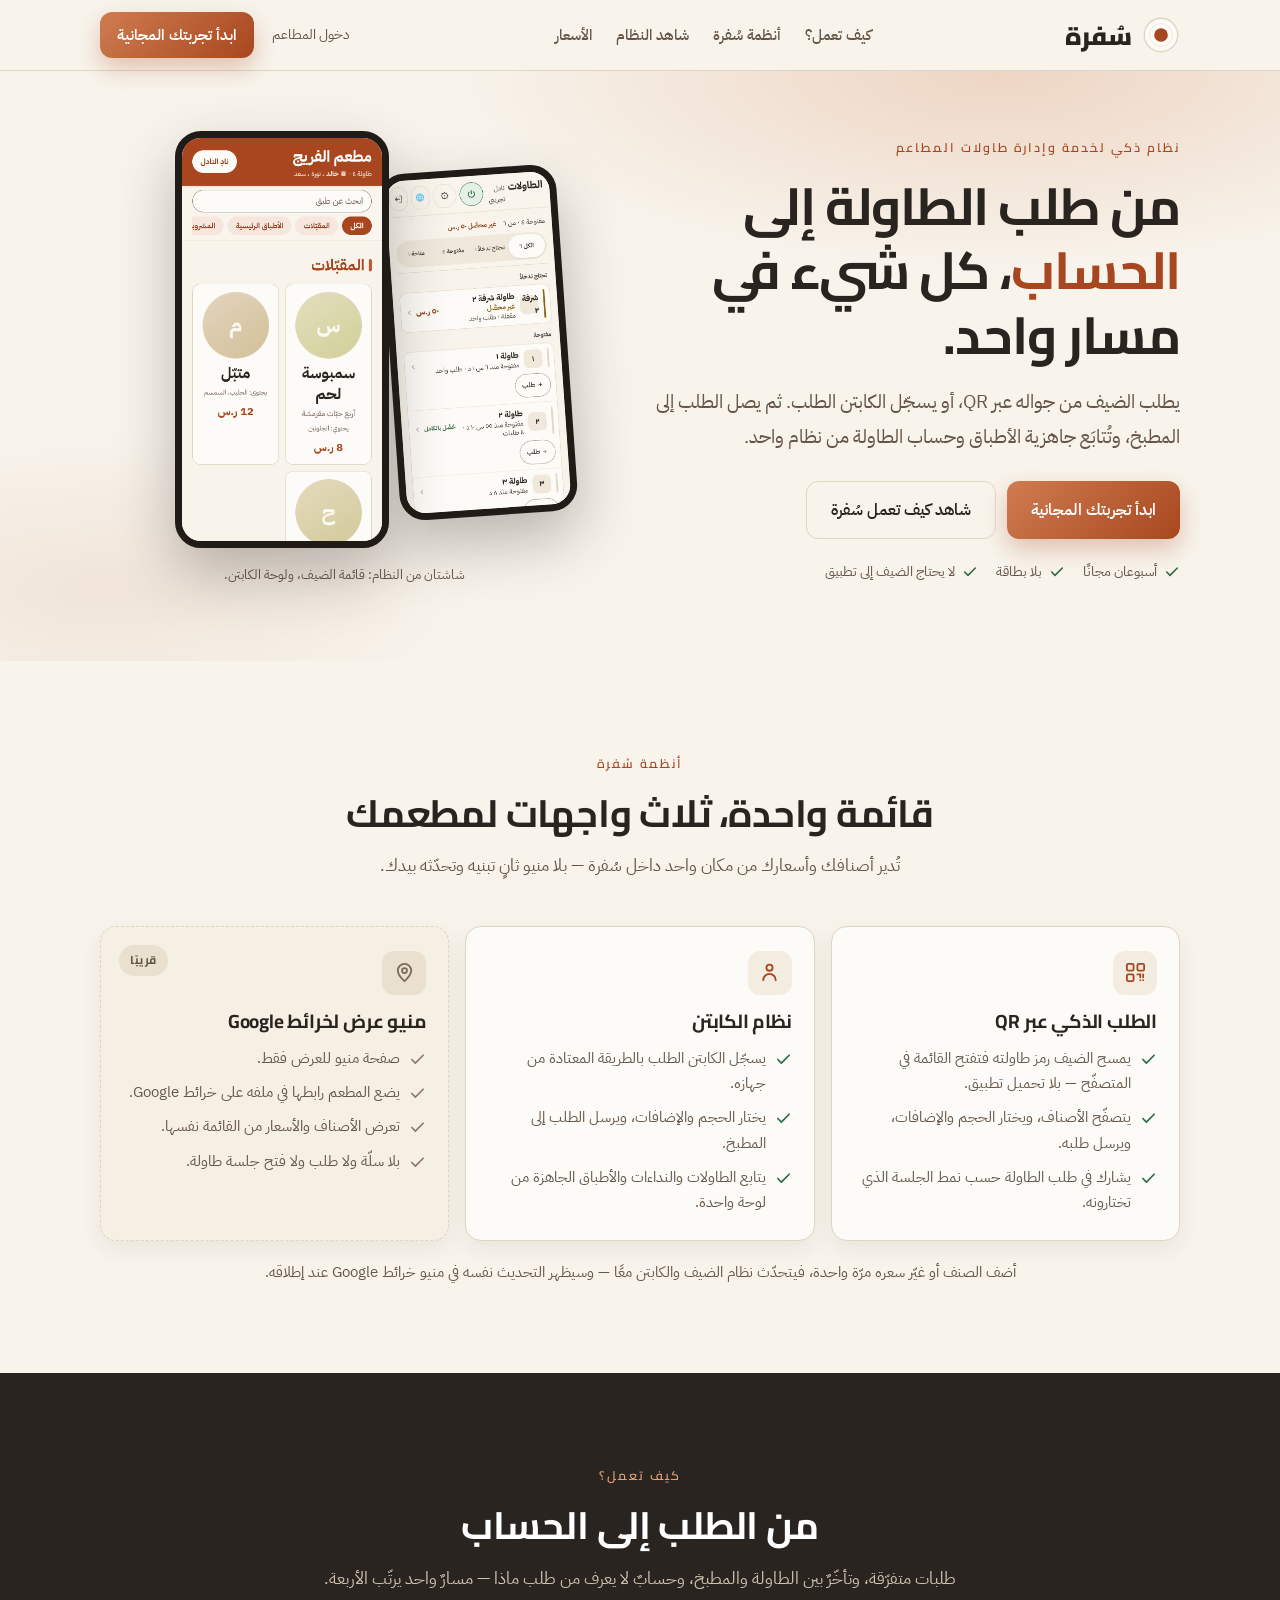
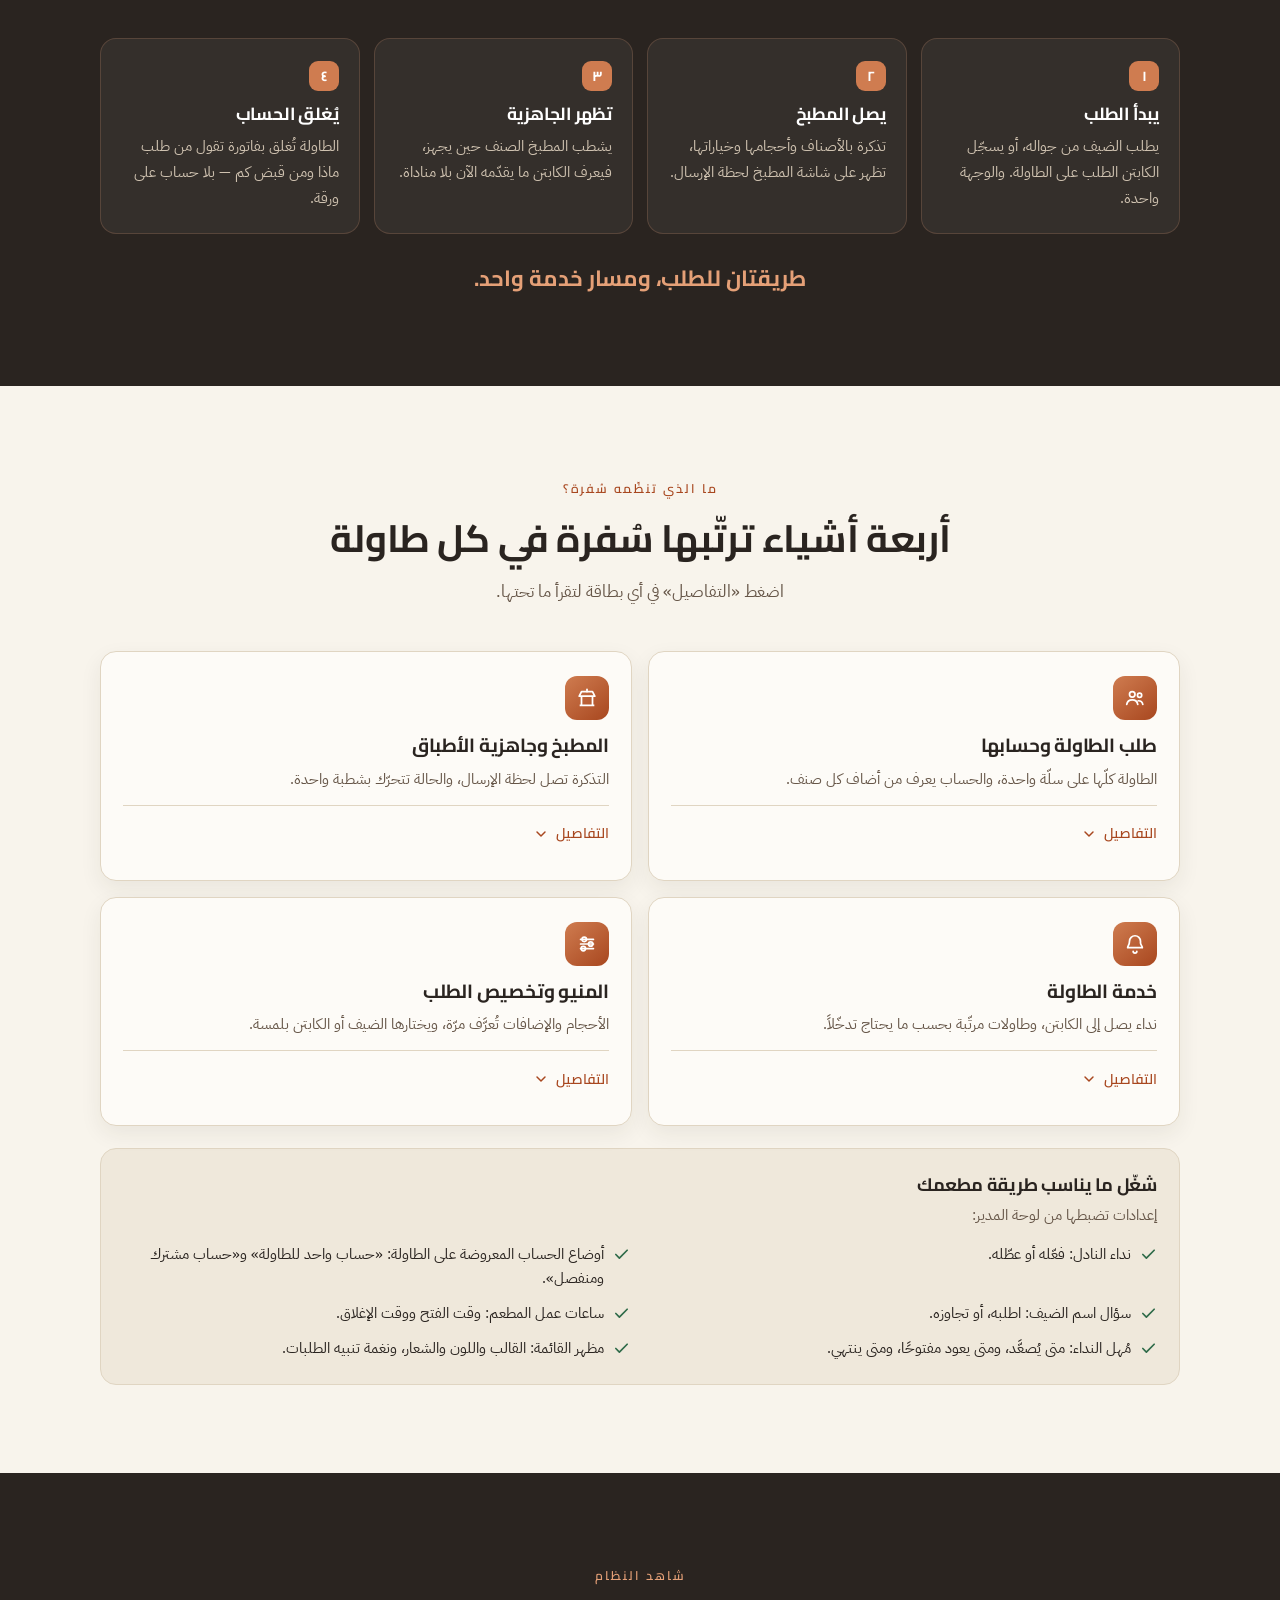
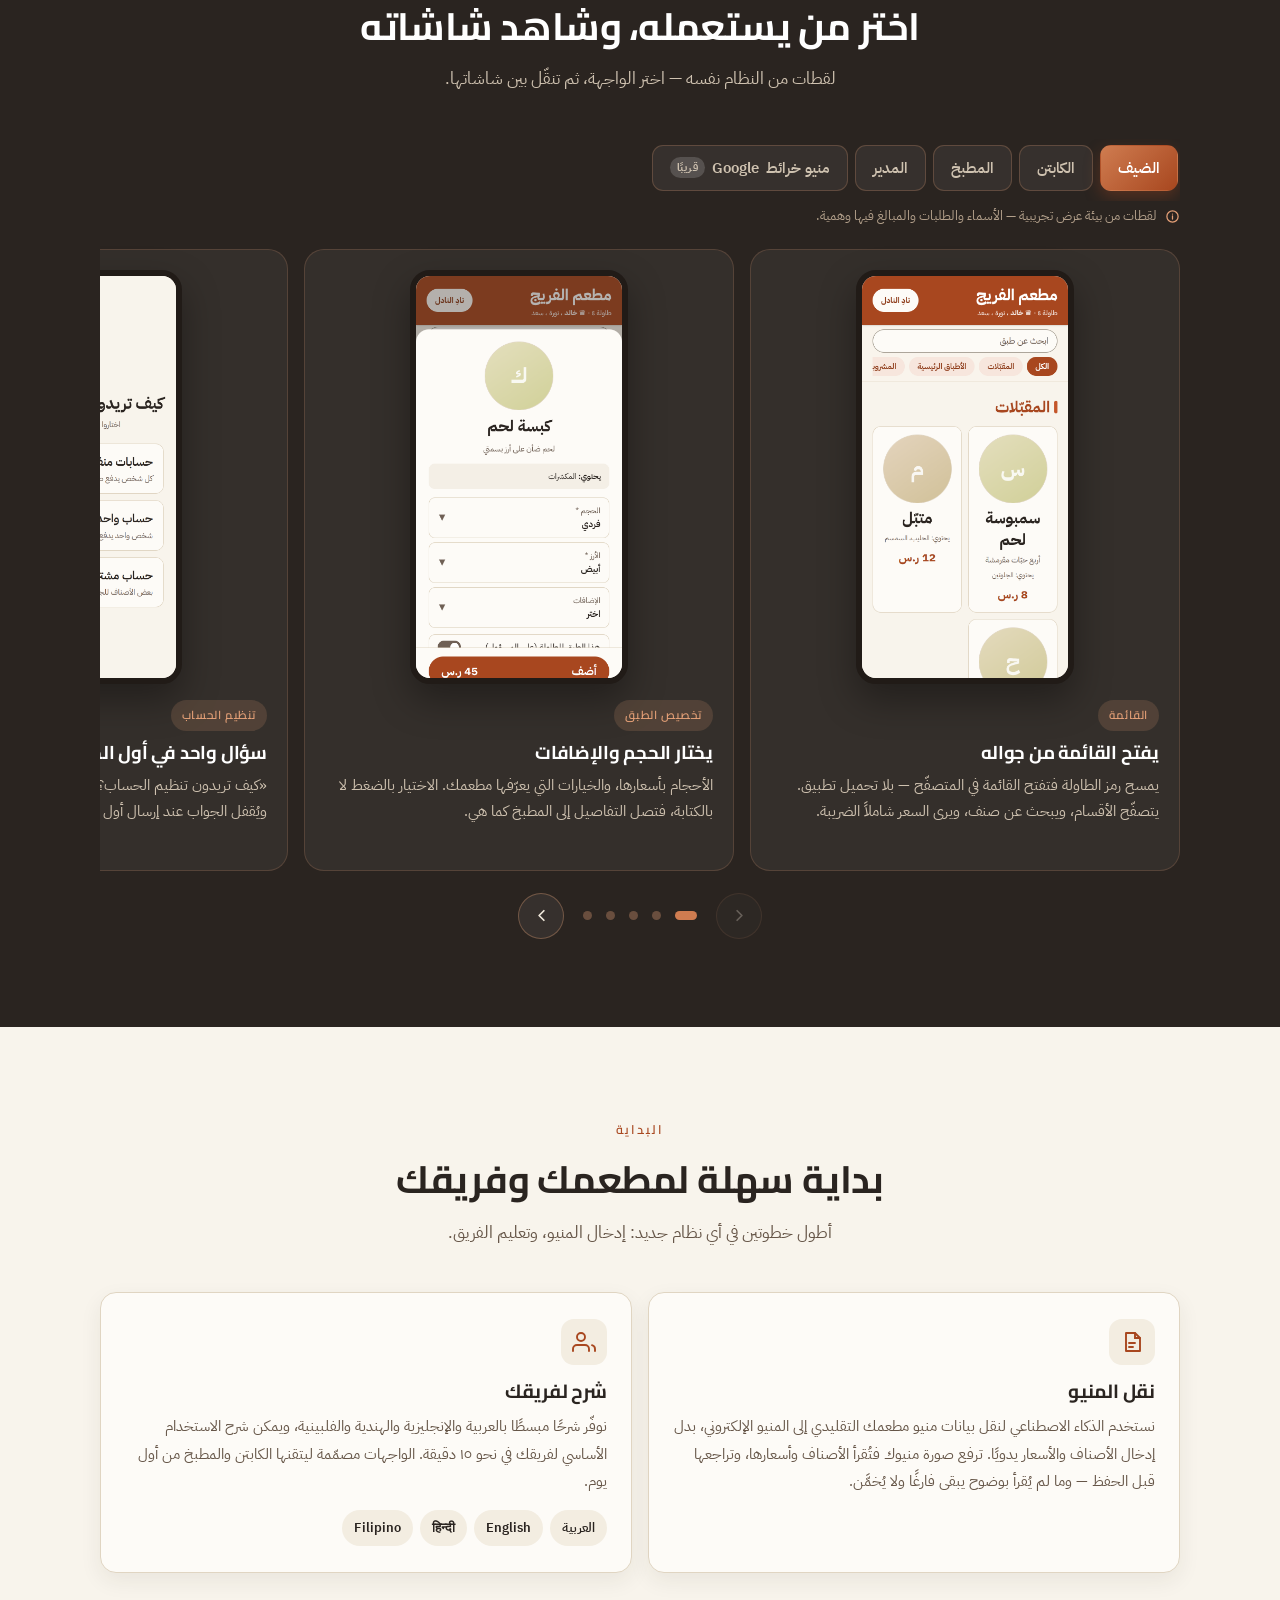
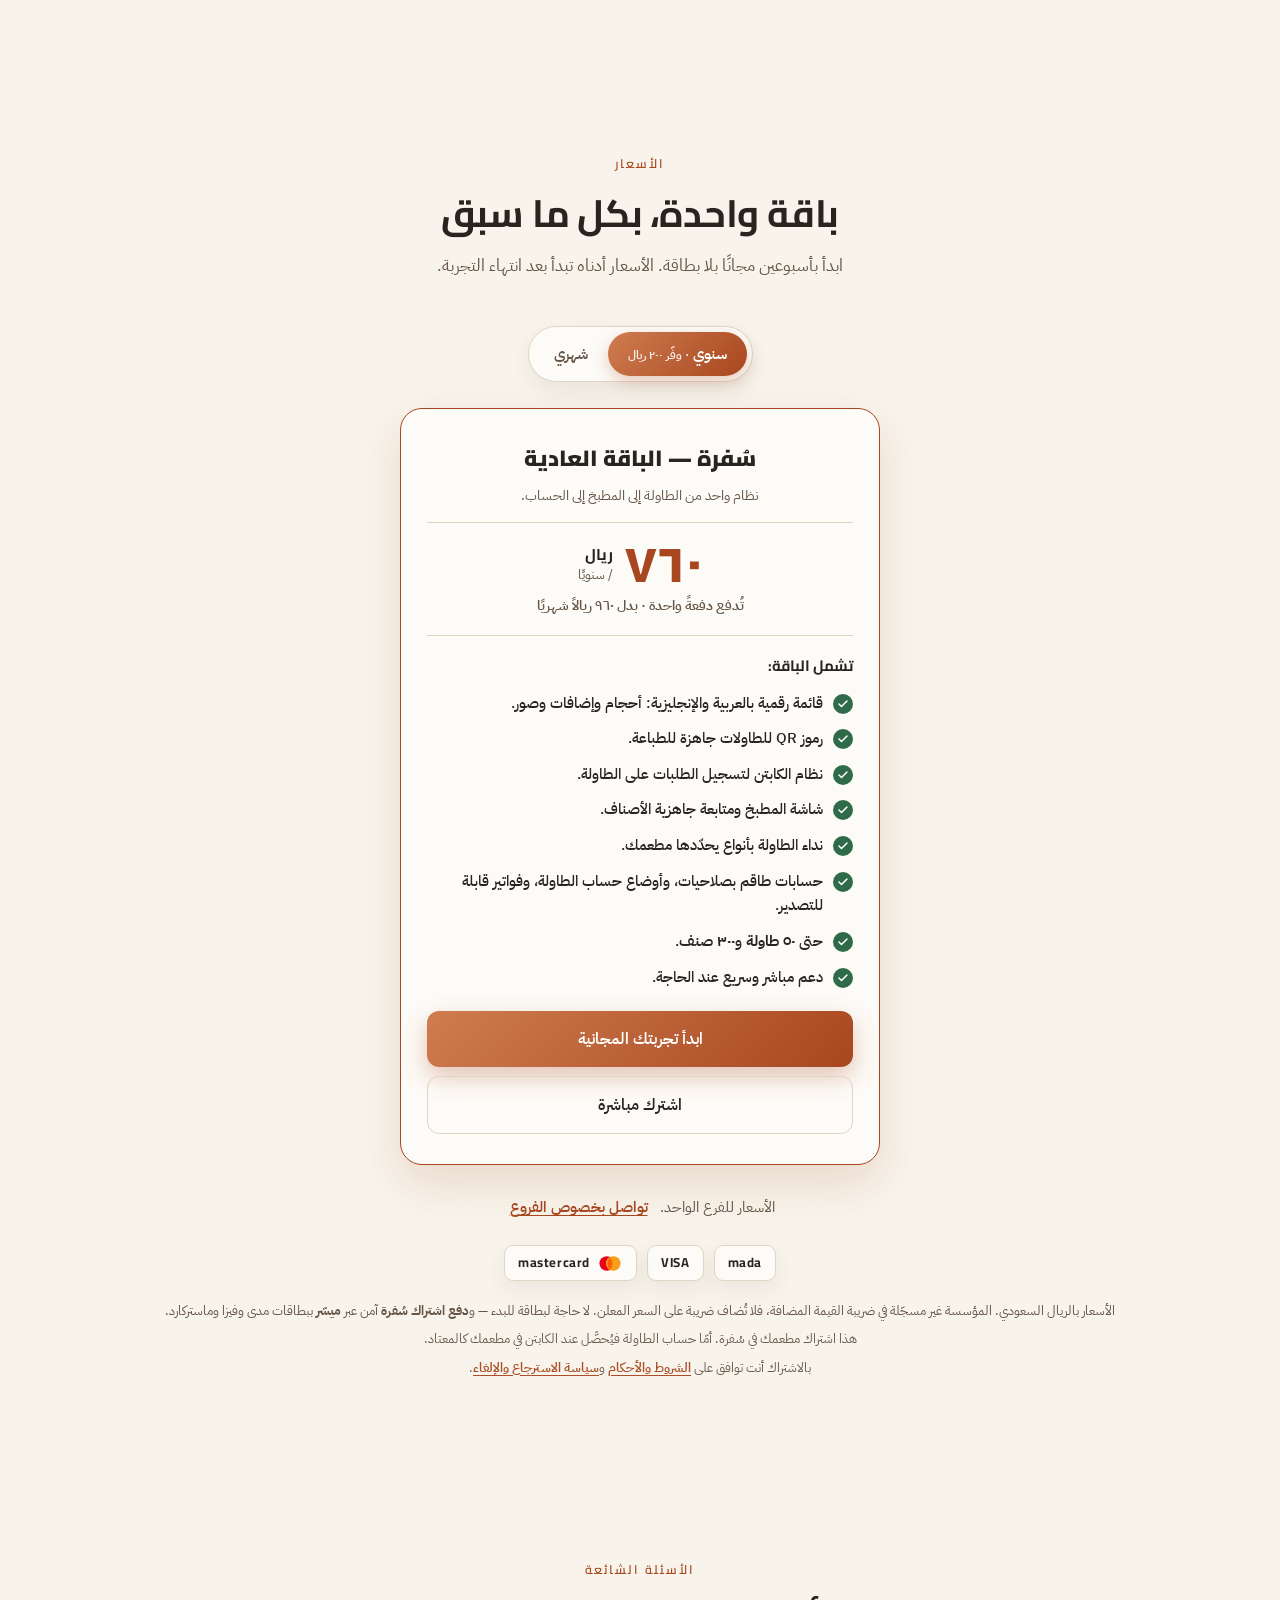
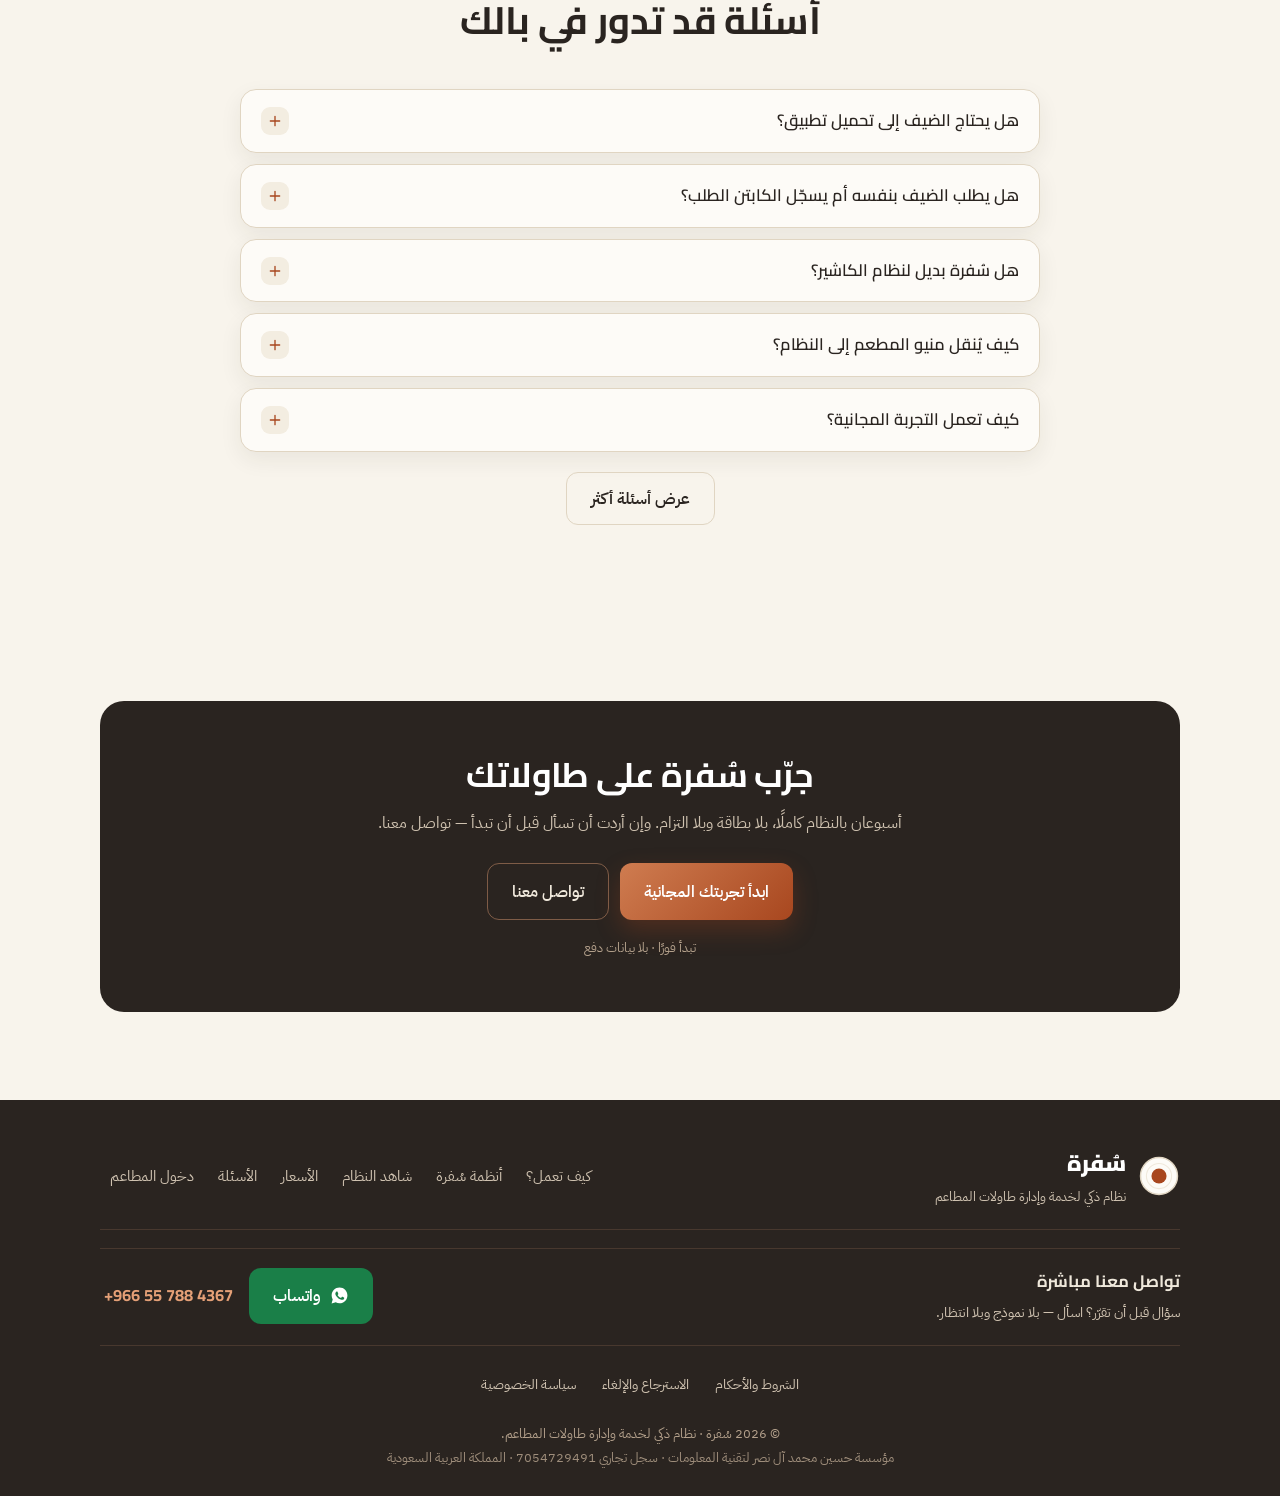
==== commit 5068e90c: "وثائقُ تُقرأ قبل أن يُدفَع: شروطٌ واسترجاعٌ وخصوصية ثلاثُ صفحاتٍ نظامية بهويّة الموقع نفسها، وورقةُ " ====
--- a/index.html
+++ b/index.html
@@ -309,6 +309,18 @@
 .plan-cta{display:flex;flex-direction:column;gap:9px;margin-top:auto}
 .pricing-foot{text-align:center;font-size:13px;color:var(--muted);margin-top:18px;line-height:1.8}
 .note-fine{display:inline-block;margin-top:6px;font-size:12.5px;color:var(--muted);opacity:.95}
+
+/* -- Accepted cards -------------------------------------------------
+   يشترطها مزوّد الدفع، ويطمئنّ لها من يوشك أن يُدخل بطاقته. */
+.cards{display:flex;justify-content:center;align-items:center;gap:10px;
+  flex-wrap:wrap;margin-top:16px}
+.card-chip{display:inline-flex;align-items:center;justify-content:center;gap:7px;
+  height:36px;padding:0 13px;background:var(--card);border:1px solid var(--line);
+  border-radius:9px;box-shadow:var(--shadow-sm)}
+.link-fine{color:var(--brass);font-weight:600;text-decoration:underline;
+  text-underline-offset:3px;white-space:nowrap}
+.card-chip b{font-family:'Cairo';font-weight:700;font-size:13px;
+  letter-spacing:.6px;color:var(--ink)}
 .branches{display:flex;justify-content:center;align-items:center;gap:8px;flex-wrap:wrap;
   margin-top:20px;text-align:center;font-size:14.5px;color:var(--muted)}
 
@@ -354,7 +366,14 @@
 .fc-num{font-family:'Cairo';font-weight:700;font-size:16.5px;color:var(--amber-on-dark);
   white-space:nowrap;padding:11px 4px;min-height:44px;display:inline-flex;align-items:center}
 .fc-num:hover{text-decoration:underline}
-.copy{text-align:center;font-size:12.5px;color:var(--soft-dark);padding-top:22px}
+.foot-legal{display:flex;justify-content:center;flex-wrap:wrap;gap:2px 6px;
+  margin-top:20px;padding-top:18px;border-top:1px solid rgba(229,160,119,.16)}
+.foot-legal a{font-size:13.5px;color:var(--on-dark-soft);padding:9px 10px;
+  min-height:40px;display:inline-flex;align-items:center;border-radius:9px;
+  transition:color .15s}
+.foot-legal a:hover{color:var(--amber-on-dark)}
+.copy{text-align:center;font-size:12.5px;color:var(--soft-dark);padding-top:16px;line-height:1.9}
+.copy .ent{display:block;opacity:.85}
 
 .reveal{opacity:0;transform:translateY(20px);transition:opacity .6s ease,transform .6s ease}
 .reveal.in{opacity:1;transform:none}
@@ -799,9 +818,24 @@
       <span>الأسعار للفرع الواحد.</span>
       <a href="#" class="wa-link link-u" target="_blank" rel="noopener">تواصل بخصوص الفروع</a>
     </p>
-    <p class="pricing-foot reveal">الأسعار بالريال السعودي وشاملة ضريبة القيمة المضافة. لا حاجة لبطاقة للبدء —
-      و<b>دفع اشتراك سُفرة</b> آمن عبر <b>ميسّر</b>، وتتوفّر <span lang="en">Apple&nbsp;Pay</span> على الأجهزة المدعومة.<br>
-      <span class="note-fine">هذا اشتراك مطعمك في سُفرة. أمّا حساب الطاولة فيُحصَّل عند الكابتن في مطعمك كالمعتاد.</span></p>
+    <div class="cards reveal" role="list" aria-label="البطاقات المقبولة">
+      <span class="card-chip" role="listitem"><b lang="en">mada</b></span>
+      <span class="card-chip" role="listitem"><b lang="en">VISA</b></span>
+      <span class="card-chip" role="listitem">
+        <svg width="26" height="17" viewBox="0 0 32 20" aria-hidden="true">
+          <circle cx="12" cy="10" r="9" fill="#eb001b"/>
+          <circle cx="20" cy="10" r="9" fill="#f79e1b"/>
+          <path d="M16 3.1a8.98 8.98 0 0 0 0 13.8 8.98 8.98 0 0 0 0-13.8z" fill="#ff5f00"/>
+        </svg>
+        <b lang="en">mastercard</b>
+      </span>
+    </div>
+
+    <p class="pricing-foot reveal">الأسعار بالريال السعودي. المؤسسة غير مسجّلة في ضريبة القيمة المضافة،
+      فلا تُضاف ضريبة على السعر المعلن. لا حاجة لبطاقة للبدء —
+      و<b>دفع اشتراك سُفرة</b> آمن عبر <b>ميسّر</b> ببطاقات مدى وفيزا وماستركارد.<br>
+      <span class="note-fine">هذا اشتراك مطعمك في سُفرة. أمّا حساب الطاولة فيُحصَّل عند الكابتن في مطعمك كالمعتاد.</span><br>
+      <span class="note-fine">بالاشتراك أنت توافق على <a href="terms.html" class="link-fine">الشروط والأحكام</a> و<a href="refund.html" class="link-fine">سياسة الاسترجاع والإلغاء</a>.</span></p>
   </div>
 </section>
 
@@ -895,7 +929,14 @@
       </div>
     </div>
 
-    <p class="copy">© <span id="yr">2026</span> سُفرة · نظام ذكي لخدمة وإدارة طاولات المطاعم.</p>
+    <nav class="foot-legal" aria-label="الوثائق النظامية">
+      <a href="terms.html">الشروط والأحكام</a>
+      <a href="refund.html">الاسترجاع والإلغاء</a>
+      <a href="privacy.html">سياسة الخصوصية</a>
+    </nav>
+
+    <p class="copy">© <span id="yr">2026</span> سُفرة · نظام ذكي لخدمة وإدارة طاولات المطاعم.
+      <span class="ent">مؤسسة حسين محمد آل نصر لتقنية المعلومات · سجل تجاري <span dir="ltr">7054729491</span> · المملكة العربية السعودية</span></p>
   </div>
 </footer>
 
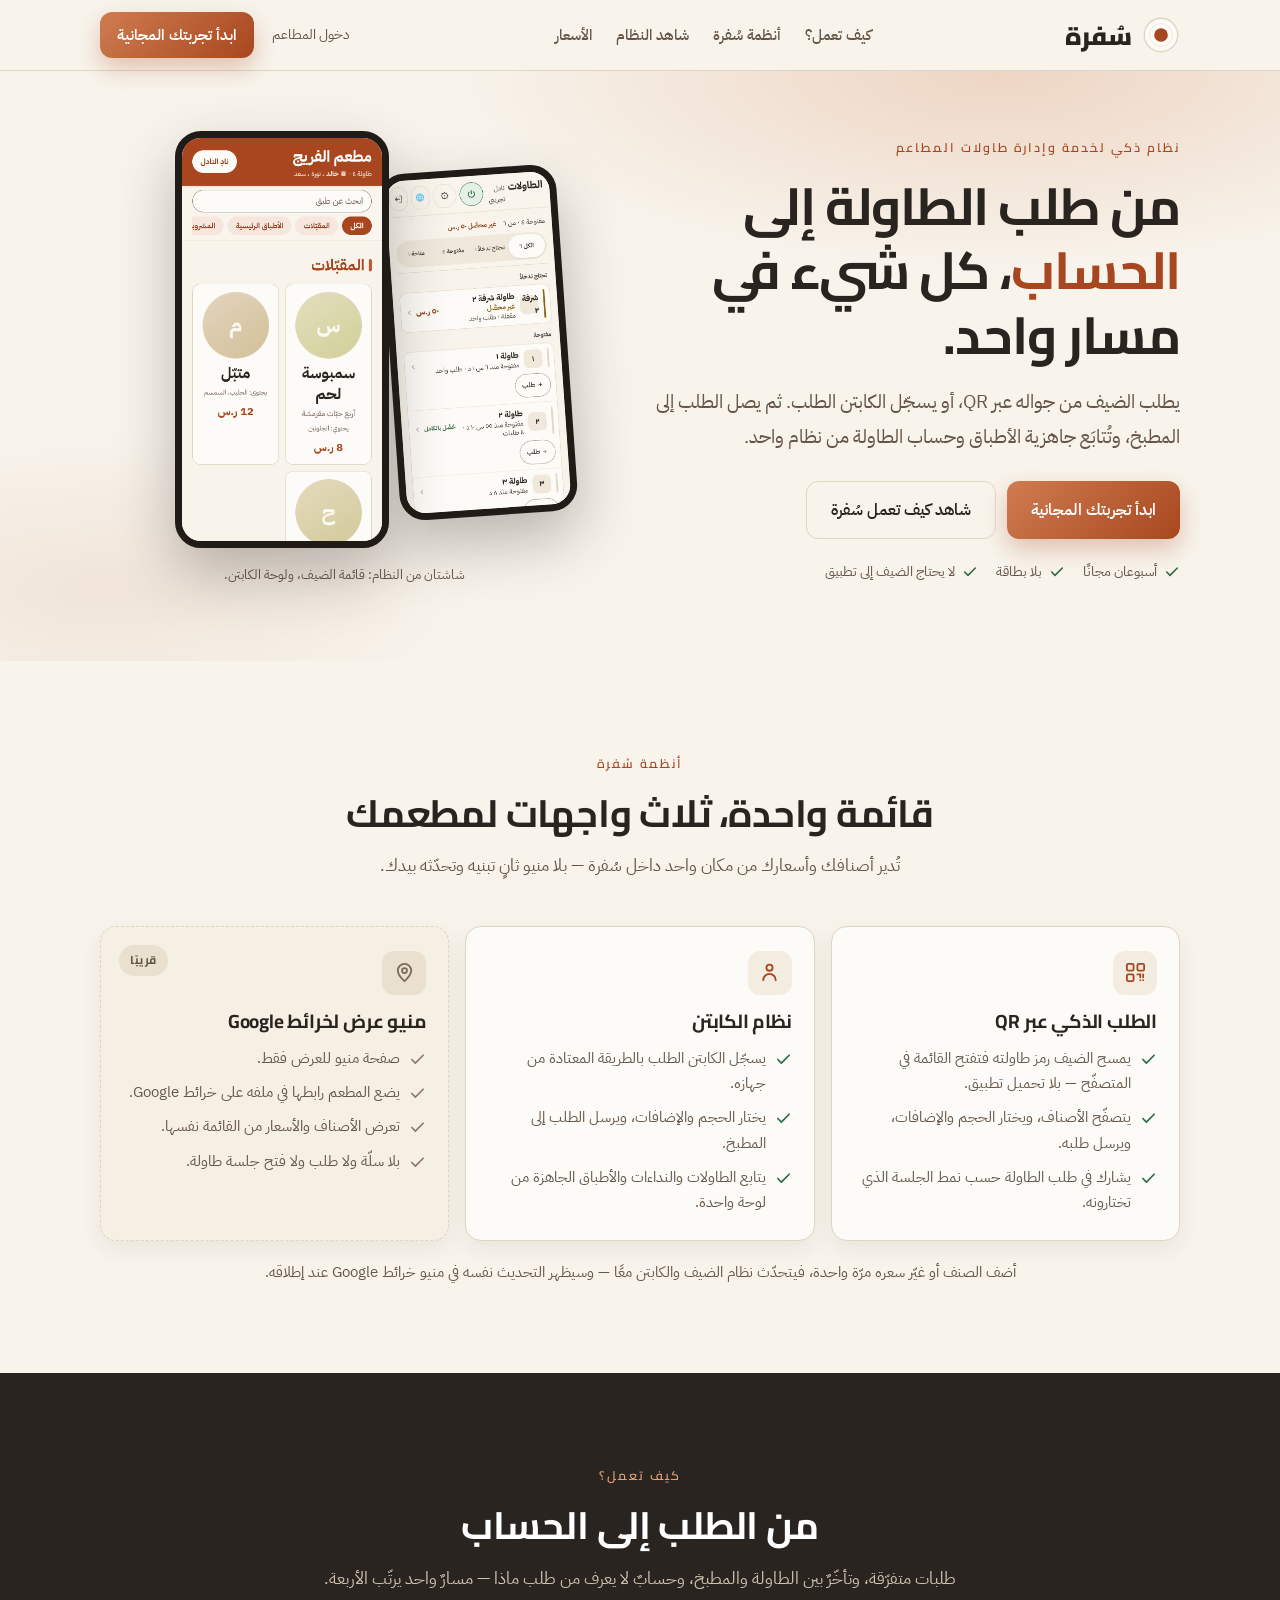
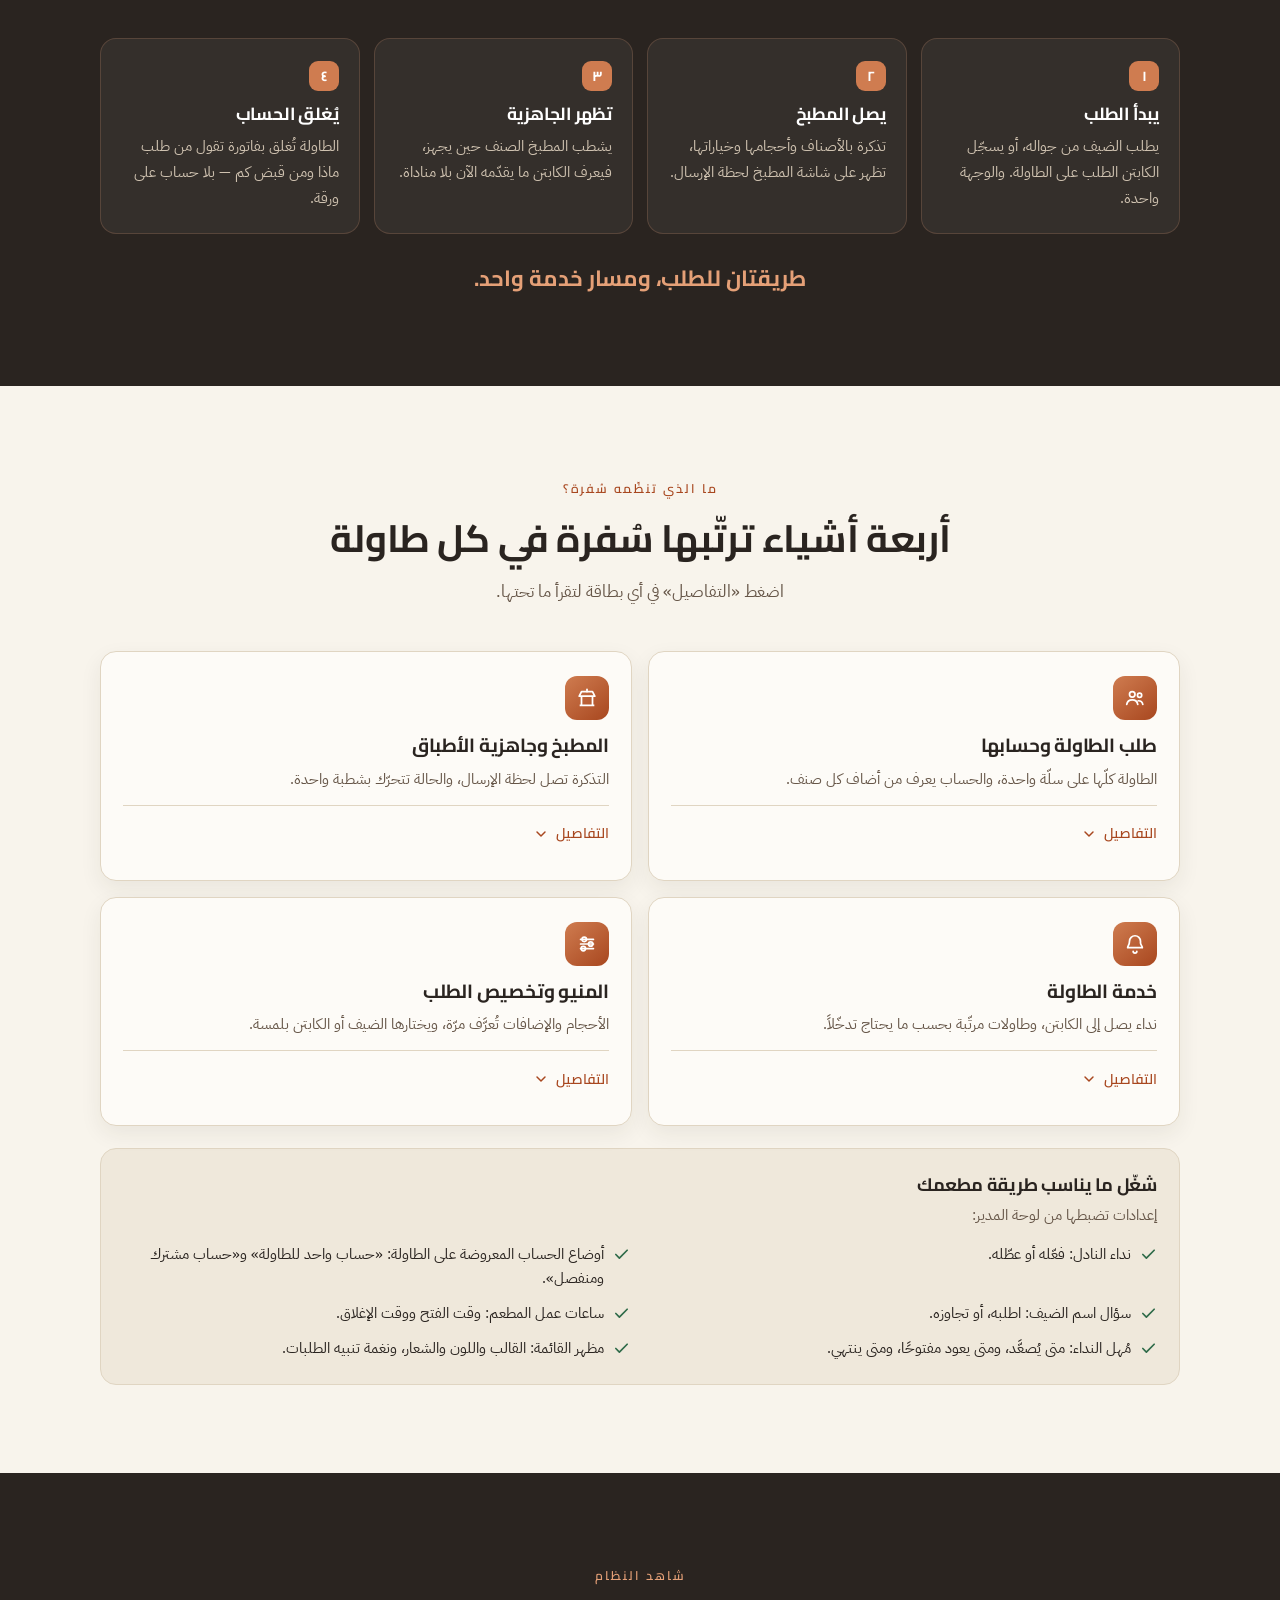
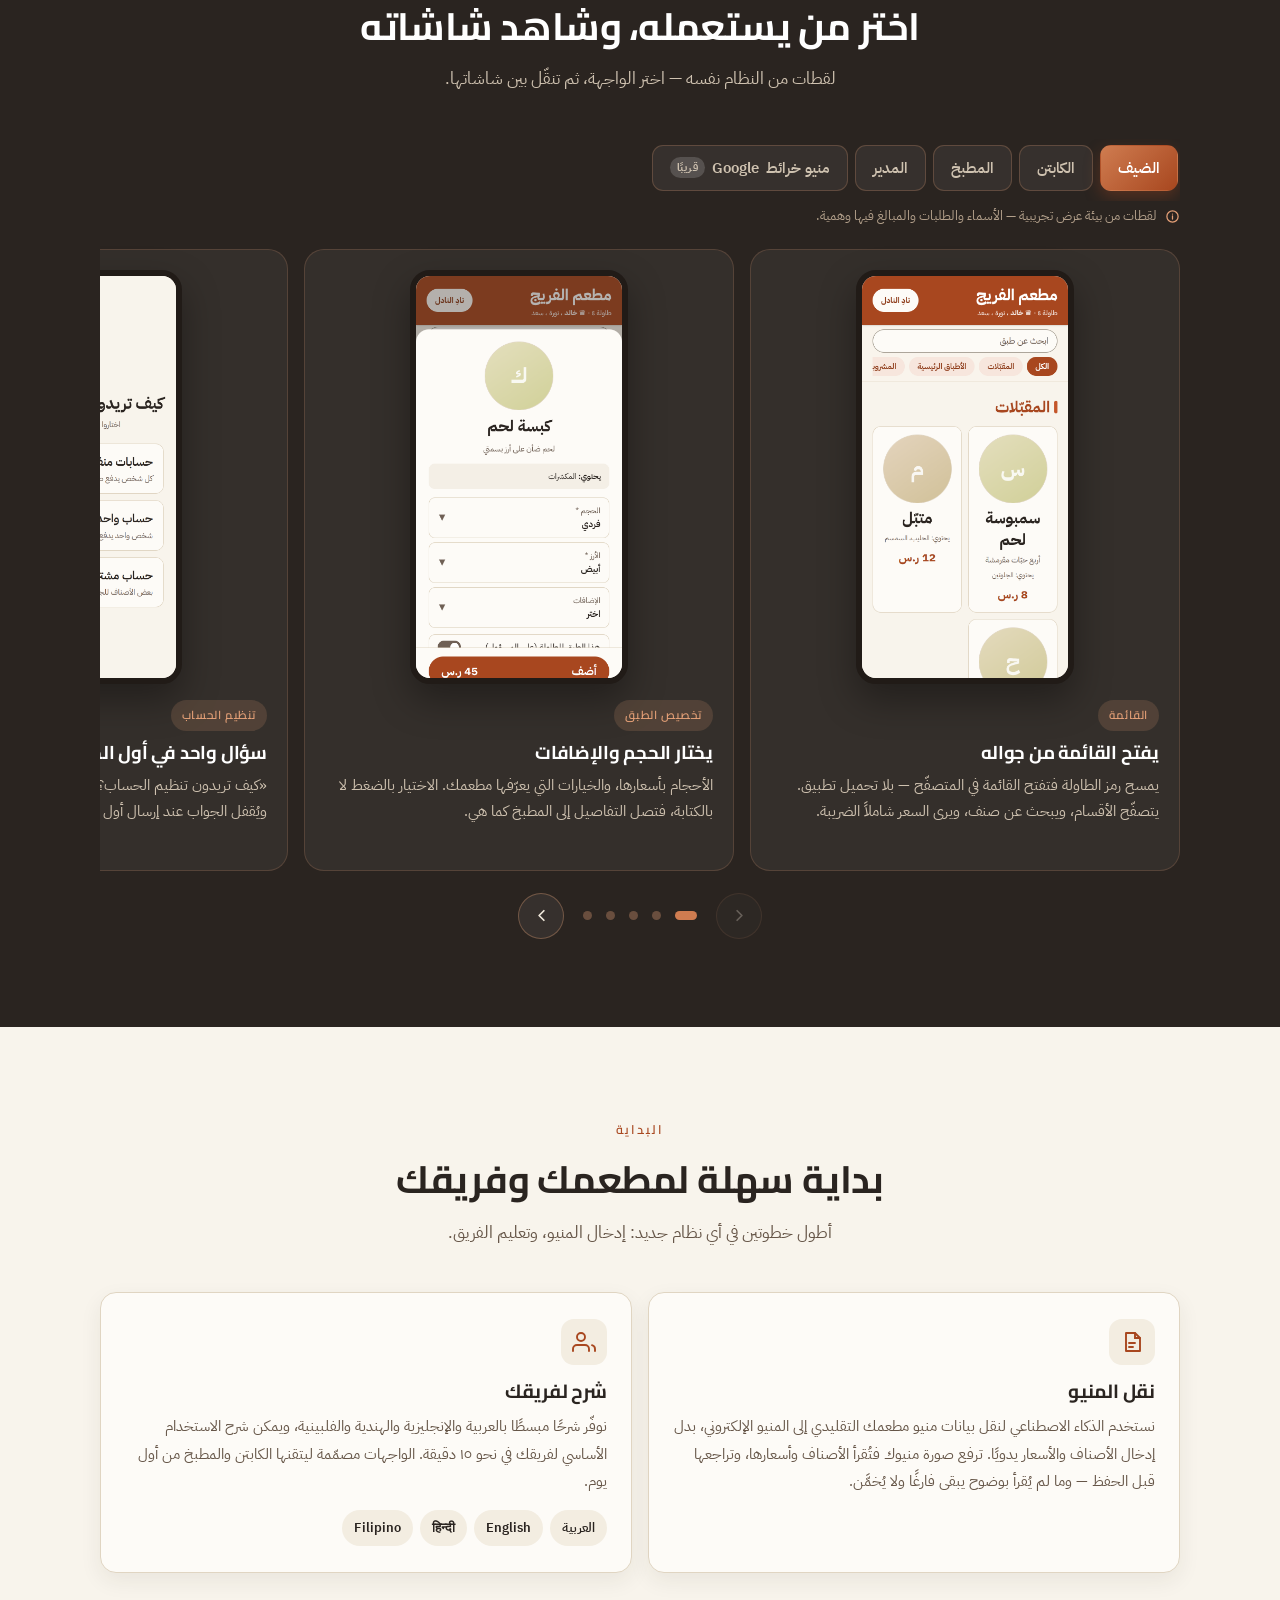
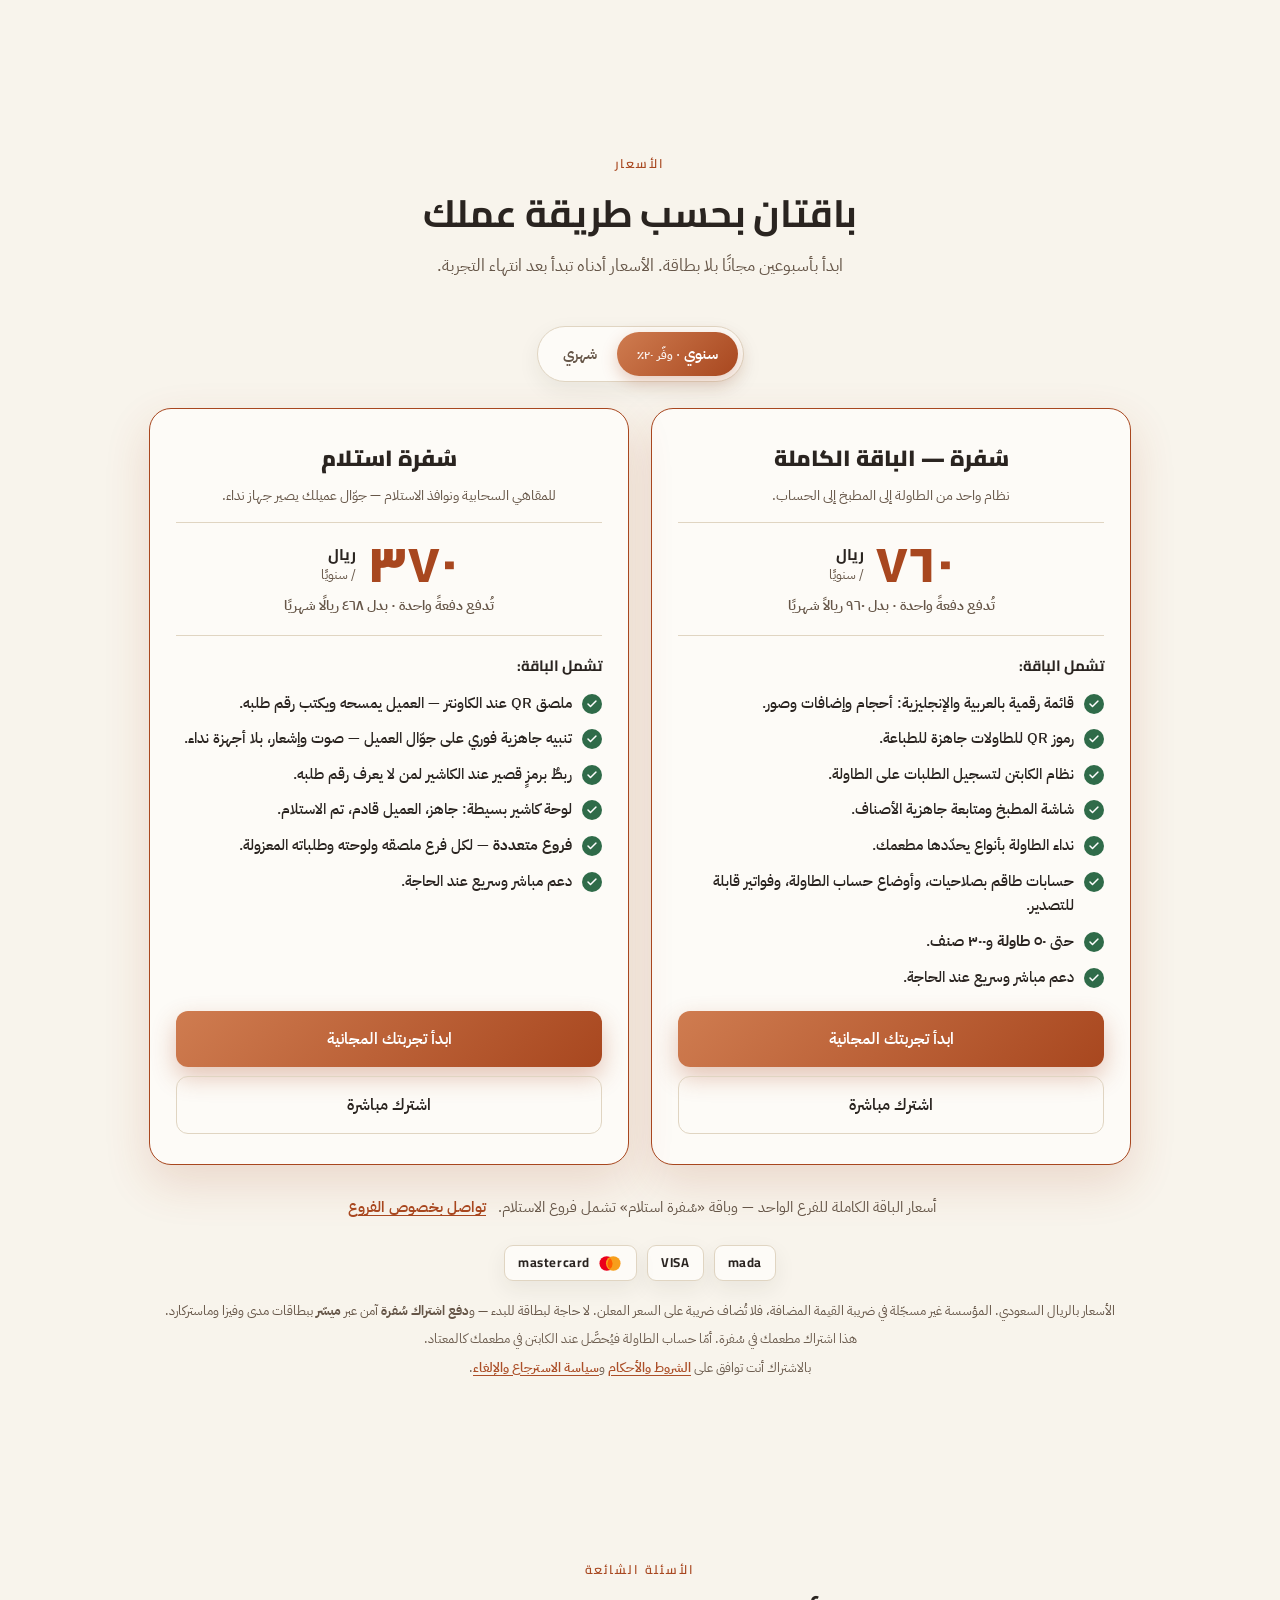
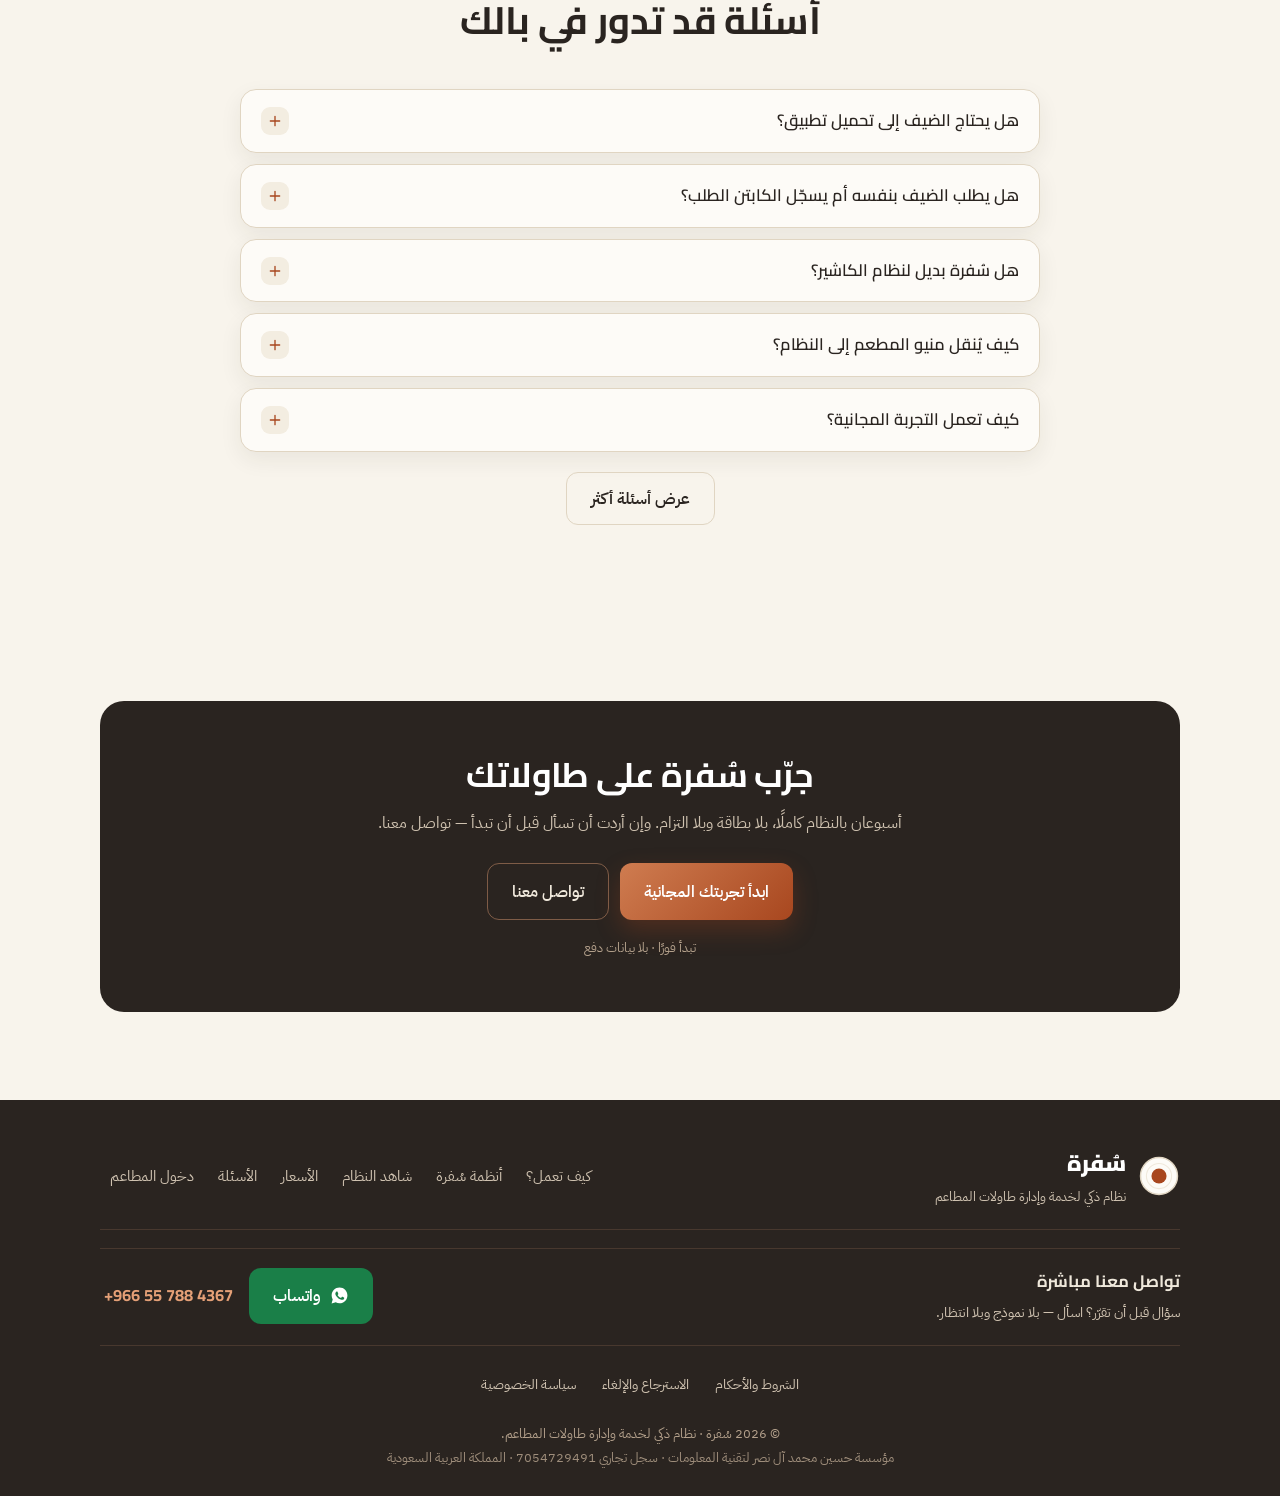
==== commit fc05822e: "باقتان على الهبوط: «سُفرة استلام» 39/370 تُباع بجانب الكاملة بطاقة ثانية بمزاياها الست (QR الكاونتر،" ====
--- a/index.html
+++ b/index.html
@@ -290,8 +290,11 @@
 .billing button.on{background:linear-gradient(135deg,var(--amber-lt),var(--amber));color:#fff;
   box-shadow:0 6px 16px rgba(168,71,31,.26)}
 .billing .save{font-size:12px;opacity:.92}
+/* بطاقتان منذ «سُفرة استلام»: شبكةٌ تتوسّط واحدةً وتصفّ اثنتين وتنزل عمودًا على الضيّق. */
+.plans{display:grid;grid-template-columns:repeat(auto-fit,minmax(min(100%,340px),480px));
+  gap:22px;justify-content:center;align-items:stretch}
 .plan{background:var(--card);border:1.6px solid var(--amber);border-radius:22px;padding:30px 26px;
-  box-shadow:0 18px 46px rgba(168,71,31,.16);max-width:480px;margin-inline:auto;
+  box-shadow:0 18px 46px rgba(168,71,31,.16);max-width:480px;margin-inline:auto;width:100%;
   display:flex;flex-direction:column;text-align:center}
 .plan-name{font-family:'Cairo';font-weight:900;font-size:22px;margin-bottom:6px}
 .plan-tag{font-size:14px;color:var(--muted);line-height:1.7;margin-bottom:14px}
@@ -778,17 +781,18 @@
   <div class="wrap">
     <div class="sec-head center reveal">
       <span class="eyebrow">الأسعار</span>
-      <h2 class="title">باقة واحدة، بكل ما سبق</h2>
+      <h2 class="title">باقتان بحسب طريقة عملك</h2>
       <p class="sub">ابدأ بأسبوعين مجانًا بلا بطاقة. الأسعار أدناه تبدأ بعد انتهاء التجربة.</p>
     </div>
 
     <div class="billing reveal" role="group" aria-label="مدة الاشتراك">
-      <button type="button" class="on" data-period="y">سنوي <span class="save">· وفّر ٢٠٠ ريال</span></button>
+      <button type="button" class="on" data-period="y">سنوي <span class="save">· وفّر ٢٠٪</span></button>
       <button type="button" data-period="m">شهري</button>
     </div>
 
+    <div class="plans">
     <div class="plan reveal">
-      <div class="plan-name">سُفرة — الباقة العادية</div>
+      <div class="plan-name">سُفرة — الباقة الكاملة</div>
       <div class="plan-tag">نظام واحد من الطاولة إلى المطبخ إلى الحساب.</div>
       <hr class="plan-sep">
       <div class="plan-price">
@@ -814,8 +818,35 @@
       </div>
     </div>
 
+    <!-- ═══ سُفرة استلام — للمقاهي السحابية ونوافذ الاستلام ═══ -->
+    <div class="plan reveal">
+      <div class="plan-name">سُفرة استلام</div>
+      <div class="plan-tag">للمقاهي السحابية ونوافذ الاستلام — جوّال عميلك يصير جهاز نداء.</div>
+      <hr class="plan-sep">
+      <div class="plan-price">
+        <span class="amt" data-y="٣٧٠" data-m="٣٩">٣٧٠</span>
+        <span class="unit"><span class="cur">ريال</span><span class="per" data-y="/ سنويًا" data-m="/ شهريًا">/ سنويًا</span></span>
+      </div>
+      <div class="plan-note" data-y="تُدفع دفعةً واحدة · بدل ٤٦٨ ريالًا شهريًا" data-m="تجديد شهري · بلا التزام">تُدفع دفعةً واحدة · بدل ٤٦٨ ريالًا شهريًا</div>
+      <hr class="plan-sep">
+      <div class="plan-incl">تشمل الباقة:</div>
+      <ul class="plan-list">
+        <li><svg viewBox="0 0 24 24" fill="none" stroke="currentColor" stroke-width="3" aria-hidden="true"><path d="M20 6 9 17l-5-5" stroke-linecap="round" stroke-linejoin="round"/></svg><span>ملصق <span lang="en">QR</span> عند الكاونتر — العميل يمسحه ويكتب رقم طلبه.</span></li>
+        <li><svg viewBox="0 0 24 24" fill="none" stroke="currentColor" stroke-width="3" aria-hidden="true"><path d="M20 6 9 17l-5-5" stroke-linecap="round" stroke-linejoin="round"/></svg><span>تنبيه جاهزية فوري على جوّال العميل — صوت وإشعار، بلا أجهزة نداء.</span></li>
+        <li><svg viewBox="0 0 24 24" fill="none" stroke="currentColor" stroke-width="3" aria-hidden="true"><path d="M20 6 9 17l-5-5" stroke-linecap="round" stroke-linejoin="round"/></svg><span>ربطٌ برمزٍ قصير عند الكاشير لمن لا يعرف رقم طلبه.</span></li>
+        <li><svg viewBox="0 0 24 24" fill="none" stroke="currentColor" stroke-width="3" aria-hidden="true"><path d="M20 6 9 17l-5-5" stroke-linecap="round" stroke-linejoin="round"/></svg><span>لوحة كاشير بسيطة: جاهز، العميل قادم، تم الاستلام.</span></li>
+        <li><svg viewBox="0 0 24 24" fill="none" stroke="currentColor" stroke-width="3" aria-hidden="true"><path d="M20 6 9 17l-5-5" stroke-linecap="round" stroke-linejoin="round"/></svg><span><b>فروع متعددة</b> — لكل فرع ملصقه ولوحته وطلباته المعزولة.</span></li>
+        <li><svg viewBox="0 0 24 24" fill="none" stroke="currentColor" stroke-width="3" aria-hidden="true"><path d="M20 6 9 17l-5-5" stroke-linecap="round" stroke-linejoin="round"/></svg><span>دعم مباشر وسريع عند الحاجة.</span></li>
+      </ul>
+      <div class="plan-cta">
+        <a href="https://app.alsufr.com/signup?plan=pickup" class="btn btn-gold" data-ad-events="free_trial_click landing_to_app">ابدأ تجربتك المجانية</a>
+        <a href="https://app.alsufr.com/subscribe?plan=pickup&amp;period=annual" class="btn btn-line" id="subBtnPickup" data-ad-events="landing_to_app">اشترك مباشرة</a>
+      </div>
+    </div>
+    </div>
+
     <p class="branches reveal">
-      <span>الأسعار للفرع الواحد.</span>
+      <span>أسعار الباقة الكاملة للفرع الواحد — وباقة «سُفرة استلام» تشمل فروع الاستلام.</span>
       <a href="#" class="wa-link link-u" target="_blank" rel="noopener">تواصل بخصوص الفروع</a>
     </p>
     <div class="cards reveal" role="list" aria-label="البطاقات المقبولة">
@@ -858,7 +889,8 @@
       <details class="q reveal"><summary>كيف تعمل التجربة المجانية؟ <span class="qi" aria-hidden="true"><svg viewBox="0 0 24 24" fill="none" stroke="currentColor" stroke-width="2"><path d="M12 5v14M5 12h14" stroke-linecap="round"/></svg></span></summary><div class="a">أسبوعان بالنظام كاملًا، بلا بطاقة وبلا التزام. تنشئ حسابك وتبدأ فورًا، وتستخدمه مع فريقك وضيوفك. وللاستمرار بعدها تشترك — شهريًا أو سنويًا.</div></details>
 
       <div id="faqExtra" hidden>
-        <details class="q"><summary>كم عدد الطاولات والأصناف المشمولة؟ <span class="qi" aria-hidden="true"><svg viewBox="0 0 24 24" fill="none" stroke="currentColor" stroke-width="2"><path d="M12 5v14M5 12h14" stroke-linecap="round"/></svg></span></summary><div class="a">الباقة تشمل حتى ٥٠ طاولة و٣٠٠ صنف. وإن احتجت أكثر تواصل معنا.</div></details>
+        <details class="q"><summary>ما الفرق بين «سُفرة» و«سُفرة استلام»؟ <span class="qi" aria-hidden="true"><svg viewBox="0 0 24 24" fill="none" stroke="currentColor" stroke-width="2"><path d="M12 5v14M5 12h14" stroke-linecap="round"/></svg></span></summary><div class="a">«سُفرة» الكاملة نظامُ الجلسات كلُّه: طاولات وقائمة ونادل ومطبخ وفواتير — والاستلام إحدى مزاياها. أمّا «سُفرة استلام» فباقة خفيفة للمقاهي السحابية ونوافذ الاستلام: كاشير وملصق QR وتنبيه جاهزية على جوّال العميل، بلا طاولات ولا قائمة. وتستطيع الترقية إلى الكاملة لاحقًا دون فقد شيء.</div></details>
+        <details class="q"><summary>كم عدد الطاولات والأصناف المشمولة؟ <span class="qi" aria-hidden="true"><svg viewBox="0 0 24 24" fill="none" stroke="currentColor" stroke-width="2"><path d="M12 5v14M5 12h14" stroke-linecap="round"/></svg></span></summary><div class="a">الباقة الكاملة تشمل حتى ٥٠ طاولة و٣٠٠ صنف. وإن احتجت أكثر تواصل معنا.</div></details>
 
         <details class="q"><summary>كيف يُقسَّم الحساب بين الجالسين؟ <span class="qi" aria-hidden="true"><svg viewBox="0 0 24 24" fill="none" stroke="currentColor" stroke-width="2"><path d="M12 5v14M5 12h14" stroke-linecap="round"/></svg></span></summary><div class="a">تُسأل الطاولة سؤالًا واحدًا في أولها: حسابات منفصلة (كل شخص يدفع طلبه)، أو حساب واحد للطاولة (شخص واحد يدفع عن الجميع)، أو حساب مشترك ومنفصل (بعض الأصناف للجميع والباقي لكل شخص). وسُفرة تحسب نصيب كل واحد وتعرضه، أمّا التحصيل فيتم عند الكابتن في مطعمك — نقدًا أو بالبطاقة عبر جهاز الدفع المعتاد عندك. سُفرة لا تستقبل أموال الضيوف.</div></details>
 
@@ -944,7 +976,7 @@
 {"@context":"https://schema.org","@graph":[
 {"@type":"Organization","@id":"https://alsufr.com/#org","name":"سُفرة","url":"https://alsufr.com/","logo":"https://app.alsufr.com/brand/sufra-icon.svg","contactPoint":{"@type":"ContactPoint","telephone":"+966557884367","contactType":"sales","areaServed":"SA","availableLanguage":["ar","en"]}},
 {"@type":"WebSite","@id":"https://alsufr.com/#site","url":"https://alsufr.com/","name":"سُفرة","inLanguage":"ar","publisher":{"@id":"https://alsufr.com/#org"}},
-{"@type":"SoftwareApplication","name":"سُفرة","applicationCategory":"BusinessApplication","operatingSystem":"Web","inLanguage":["ar","en"],"url":"https://alsufr.com/","description":"نظام لخدمة وإدارة طاولات المطاعم: طلب الضيف عبر QR أو تسجيل الكابتن للطلب، وشاشة مطبخ، ومتابعة جاهزية الأطباق، وحساب الطاولة وفواتيرها.","offers":[{"@type":"Offer","price":"80","priceCurrency":"SAR","name":"اشتراك شهري"},{"@type":"Offer","price":"760","priceCurrency":"SAR","name":"اشتراك سنوي"}]},
+{"@type":"SoftwareApplication","name":"سُفرة","applicationCategory":"BusinessApplication","operatingSystem":"Web","inLanguage":["ar","en"],"url":"https://alsufr.com/","description":"نظام لخدمة وإدارة طاولات المطاعم: طلب الضيف عبر QR أو تسجيل الكابتن للطلب، وشاشة مطبخ، ومتابعة جاهزية الأطباق، وحساب الطاولة وفواتيرها.","offers":[{"@type":"Offer","price":"80","priceCurrency":"SAR","name":"سُفرة — اشتراك شهري"},{"@type":"Offer","price":"760","priceCurrency":"SAR","name":"سُفرة — اشتراك سنوي"},{"@type":"Offer","price":"39","priceCurrency":"SAR","name":"سُفرة استلام — اشتراك شهري"},{"@type":"Offer","price":"370","priceCurrency":"SAR","name":"سُفرة استلام — اشتراك سنوي"}]},
 {"@type":"FAQPage","mainEntity":[
 {"@type":"Question","name":"هل يحتاج الضيف إلى تحميل تطبيق؟","acceptedAnswer":{"@type":"Answer","text":"لا. يمسح رمز الطاولة بكاميرا جواله فتفتح القائمة في المتصفّح. يختار لغته ويكتب اسمه ويدخل — بلا تطبيق وبلا إنشاء حساب."}},
 {"@type":"Question","name":"هل يطلب الضيف بنفسه أم يسجّل الكابتن الطلب؟","acceptedAnswer":{"@type":"Answer","text":"الاثنان، وفي الجلسة نفسها. من أراد أن يطلب من جواله فعل، ومن فضّل الطريقة المعتادة سجّل له الكابتن الطلب من جهازه. وفي الحالتين يصل الطلب إلى المطبخ في المسار نفسه."}},
@@ -977,17 +1009,19 @@
   document.addEventListener('keydown',function(e){if(e.key==='Escape')set(false);});
 })();
 
-/* مفتاح المدّة — القيم في سمات data، والزرّ يحمل المدّة إلى صفحة الاشتراك. */
+/* مفتاح المدّة — القيم في سمات data، والزرّان يحملان المدّة (والباقة) إلى صفحة الاشتراك. */
 (function(){
-  var period='y', sBtn=document.getElementById('subBtn');
+  var period='y', sBtn=document.getElementById('subBtn'), sBtnP=document.getElementById('subBtnPickup');
   function apply(){
+    var p=(period==='y'?'annual':'monthly');
     document.querySelectorAll('#pricing [data-y]').forEach(function(el){
       el.textContent=el.getAttribute(period==='y'?'data-y':'data-m');
     });
     document.querySelectorAll('.billing button').forEach(function(b){
       b.classList.toggle('on', b.getAttribute('data-period')===period);
     });
-    if(sBtn) sBtn.href='https://app.alsufr.com/subscribe?period='+(period==='y'?'annual':'monthly');
+    if(sBtn) sBtn.href='https://app.alsufr.com/subscribe?period='+p;
+    if(sBtnP) sBtnP.href='https://app.alsufr.com/subscribe?plan=pickup&period='+p;
   }
   document.querySelectorAll('.billing button').forEach(function(b){
     b.addEventListener('click',function(){period=b.getAttribute('data-period');apply();});
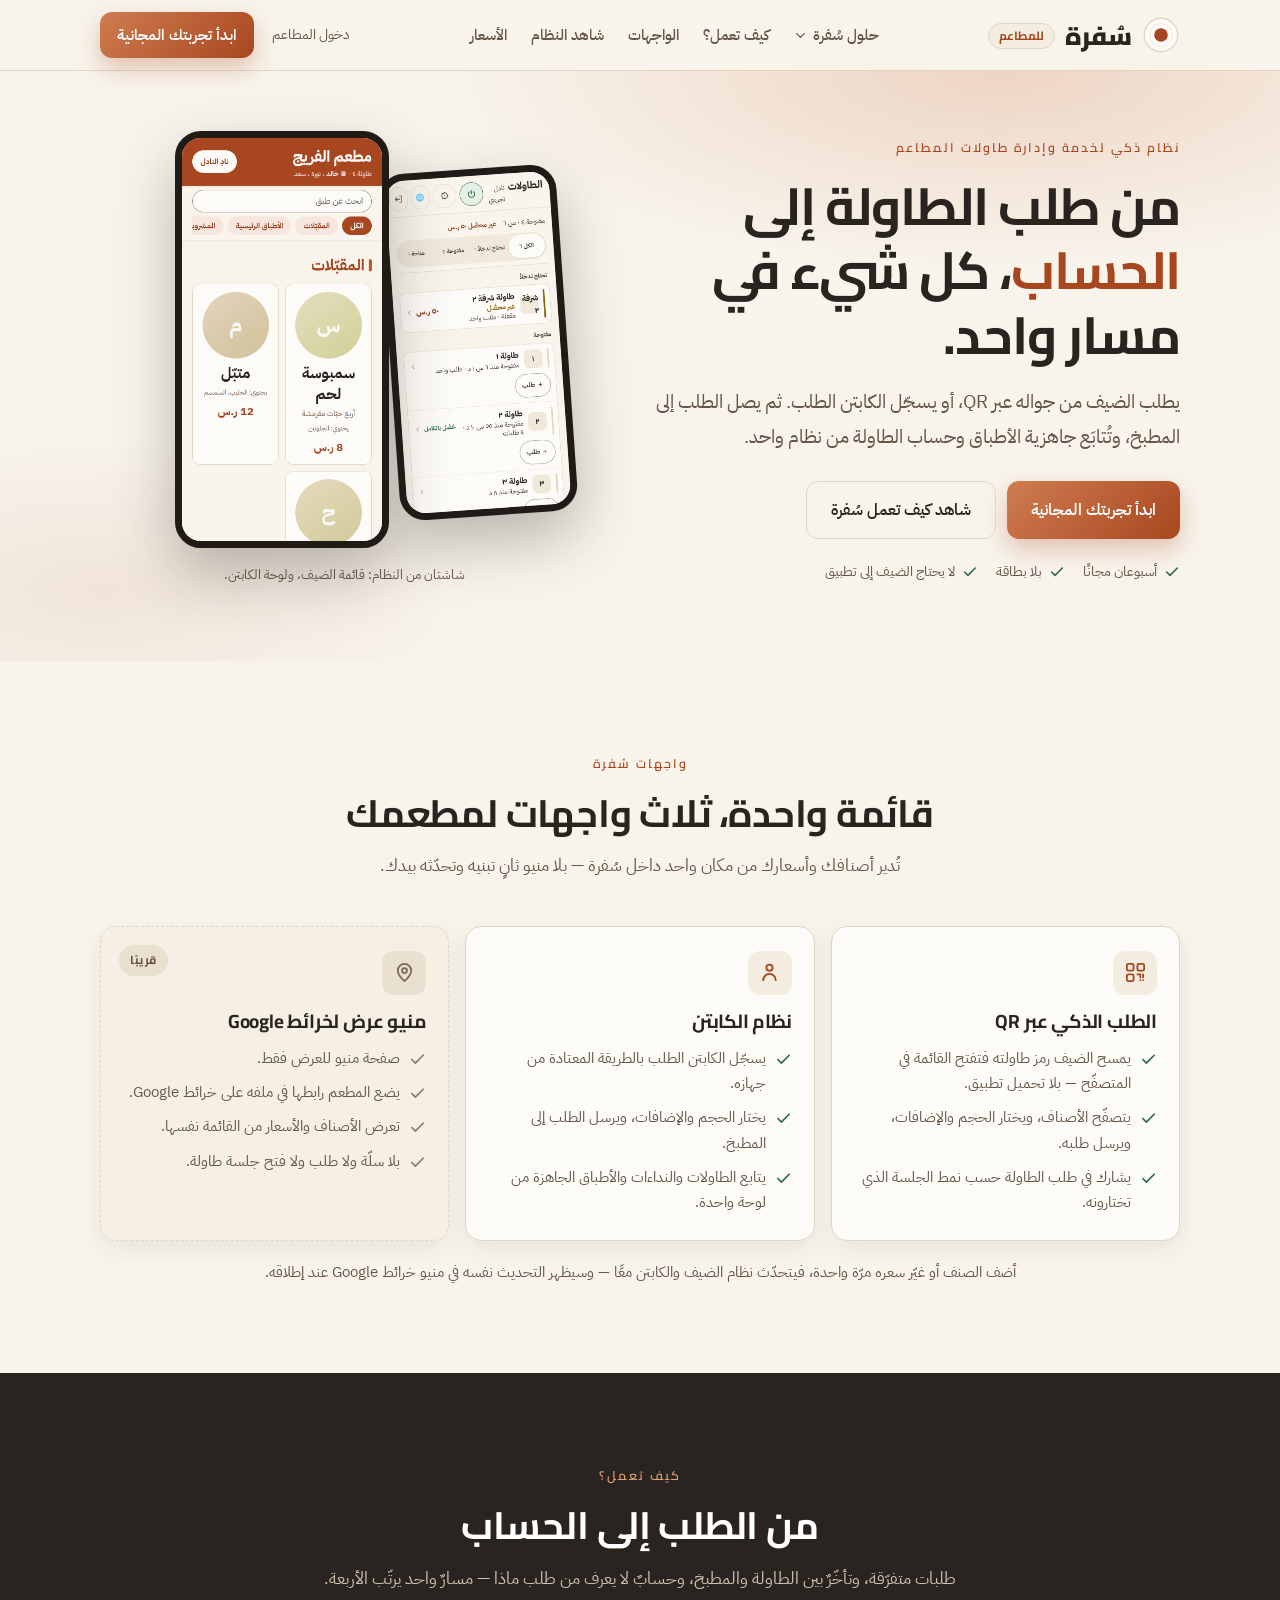
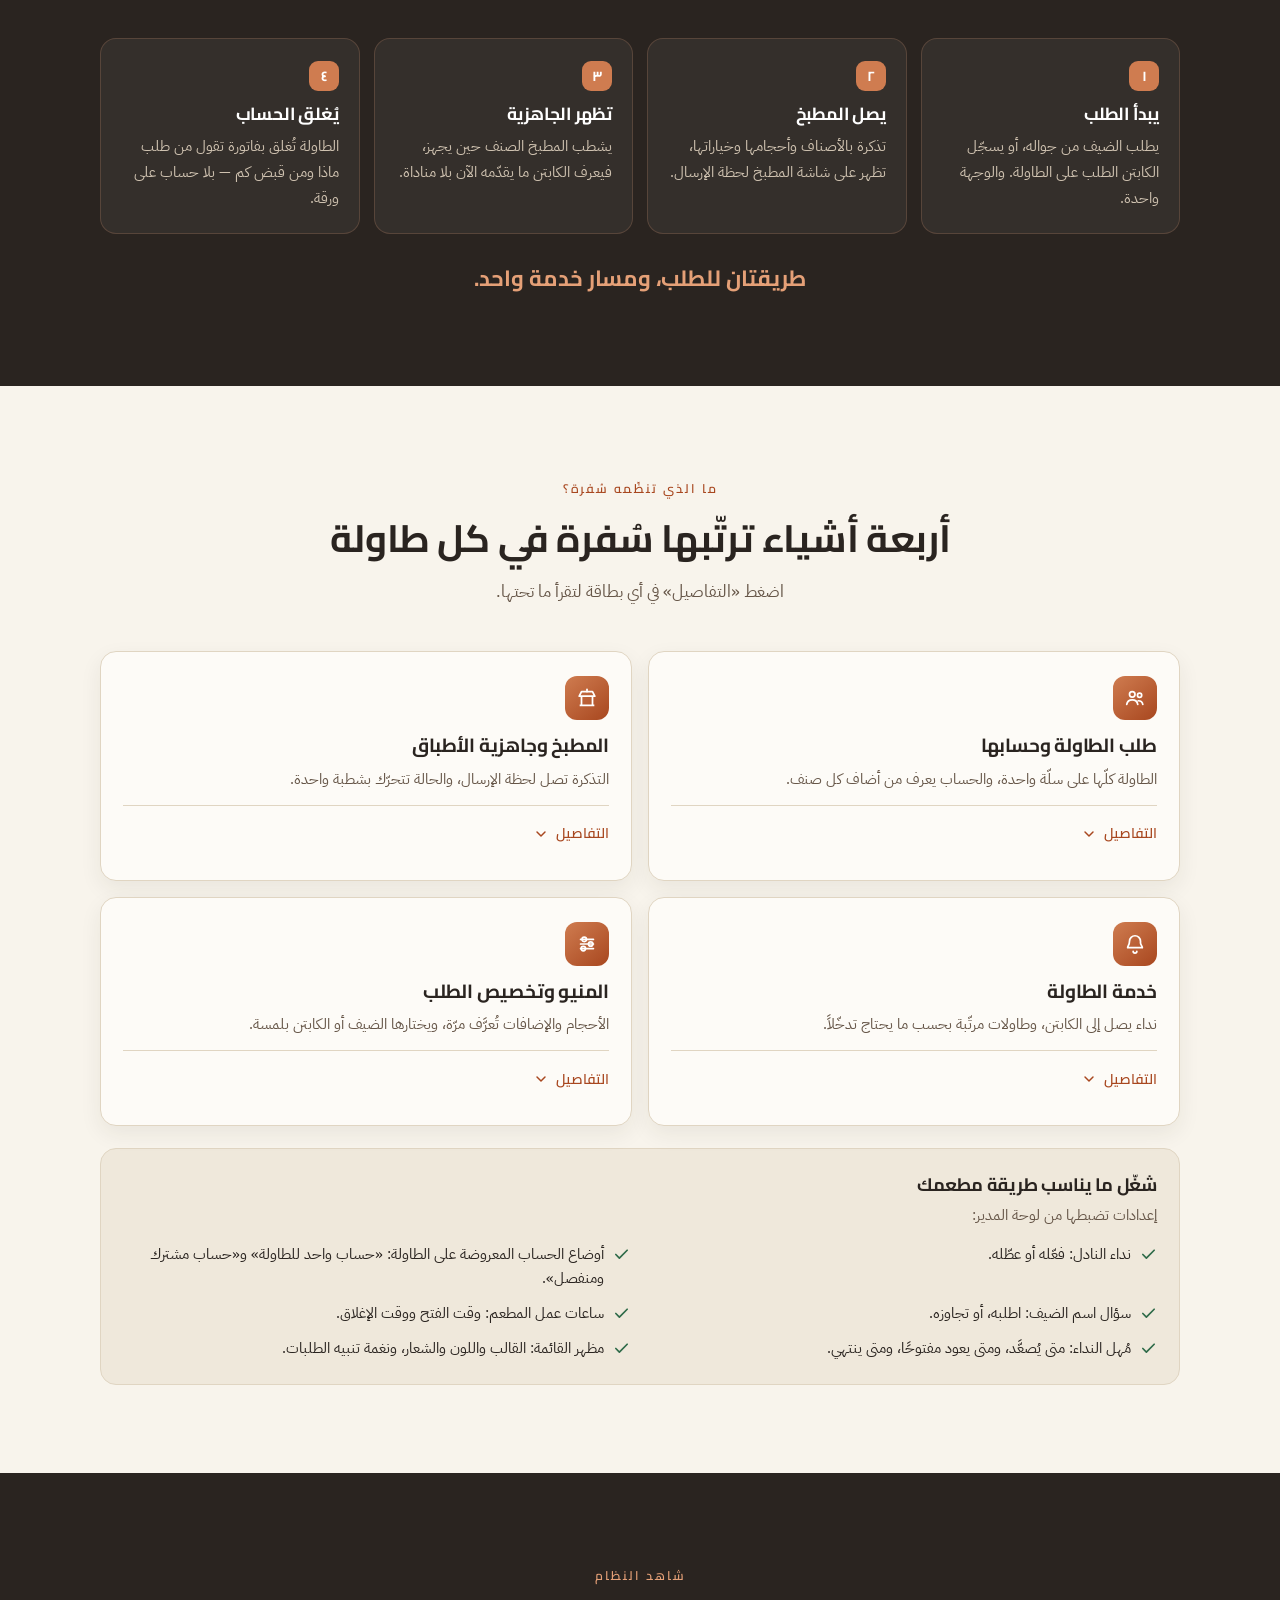
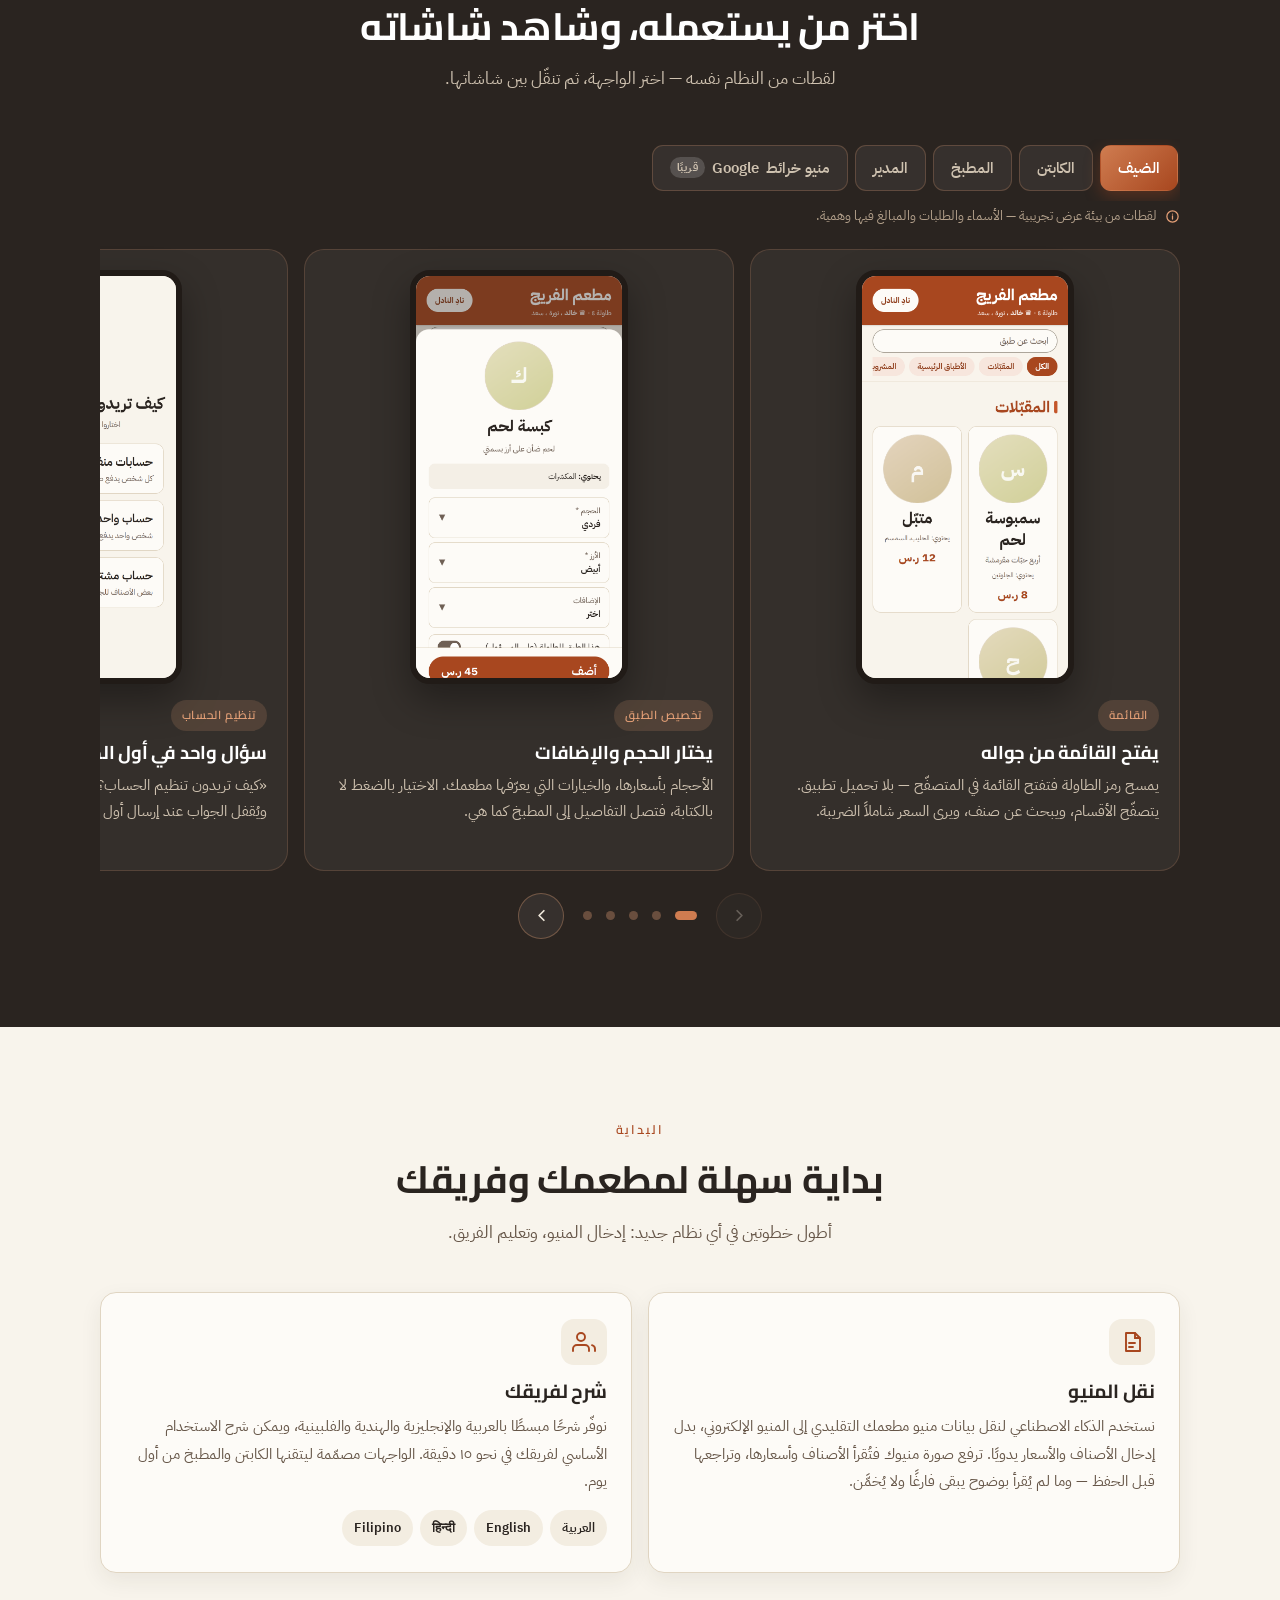
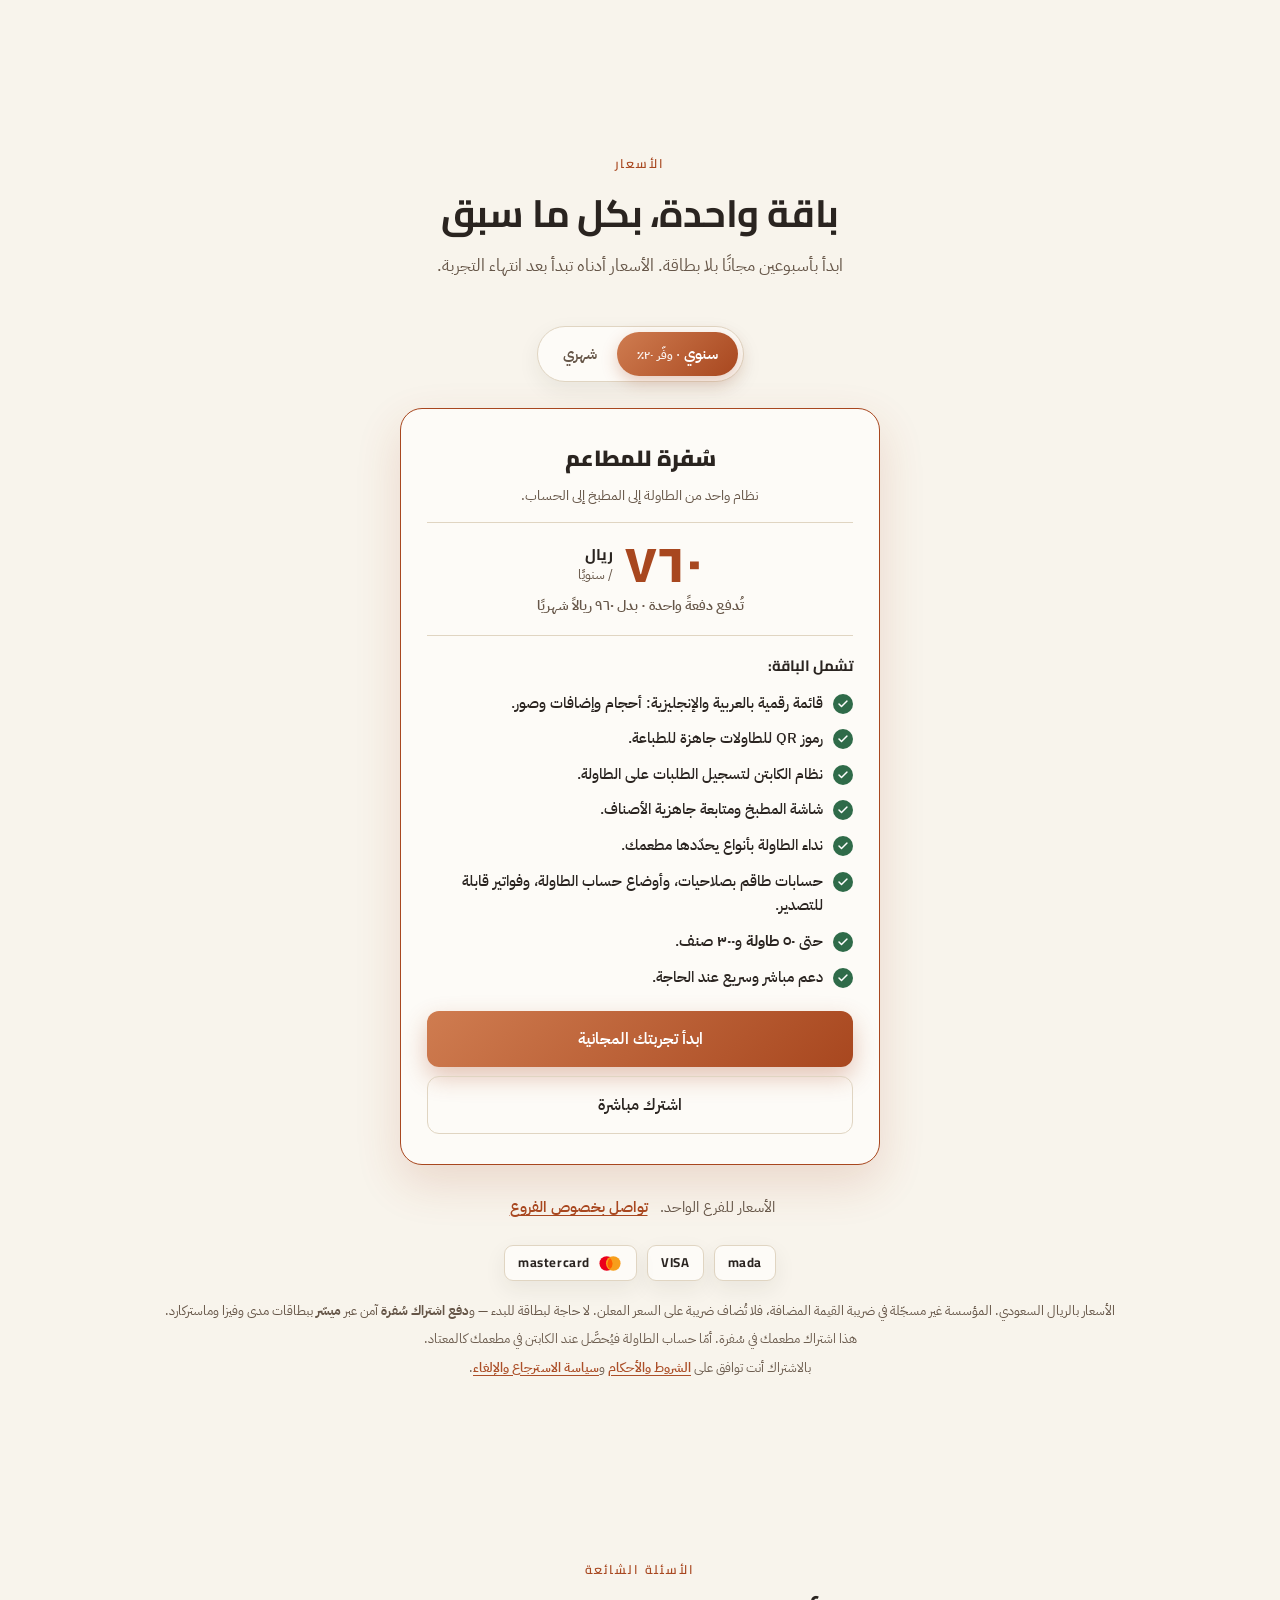
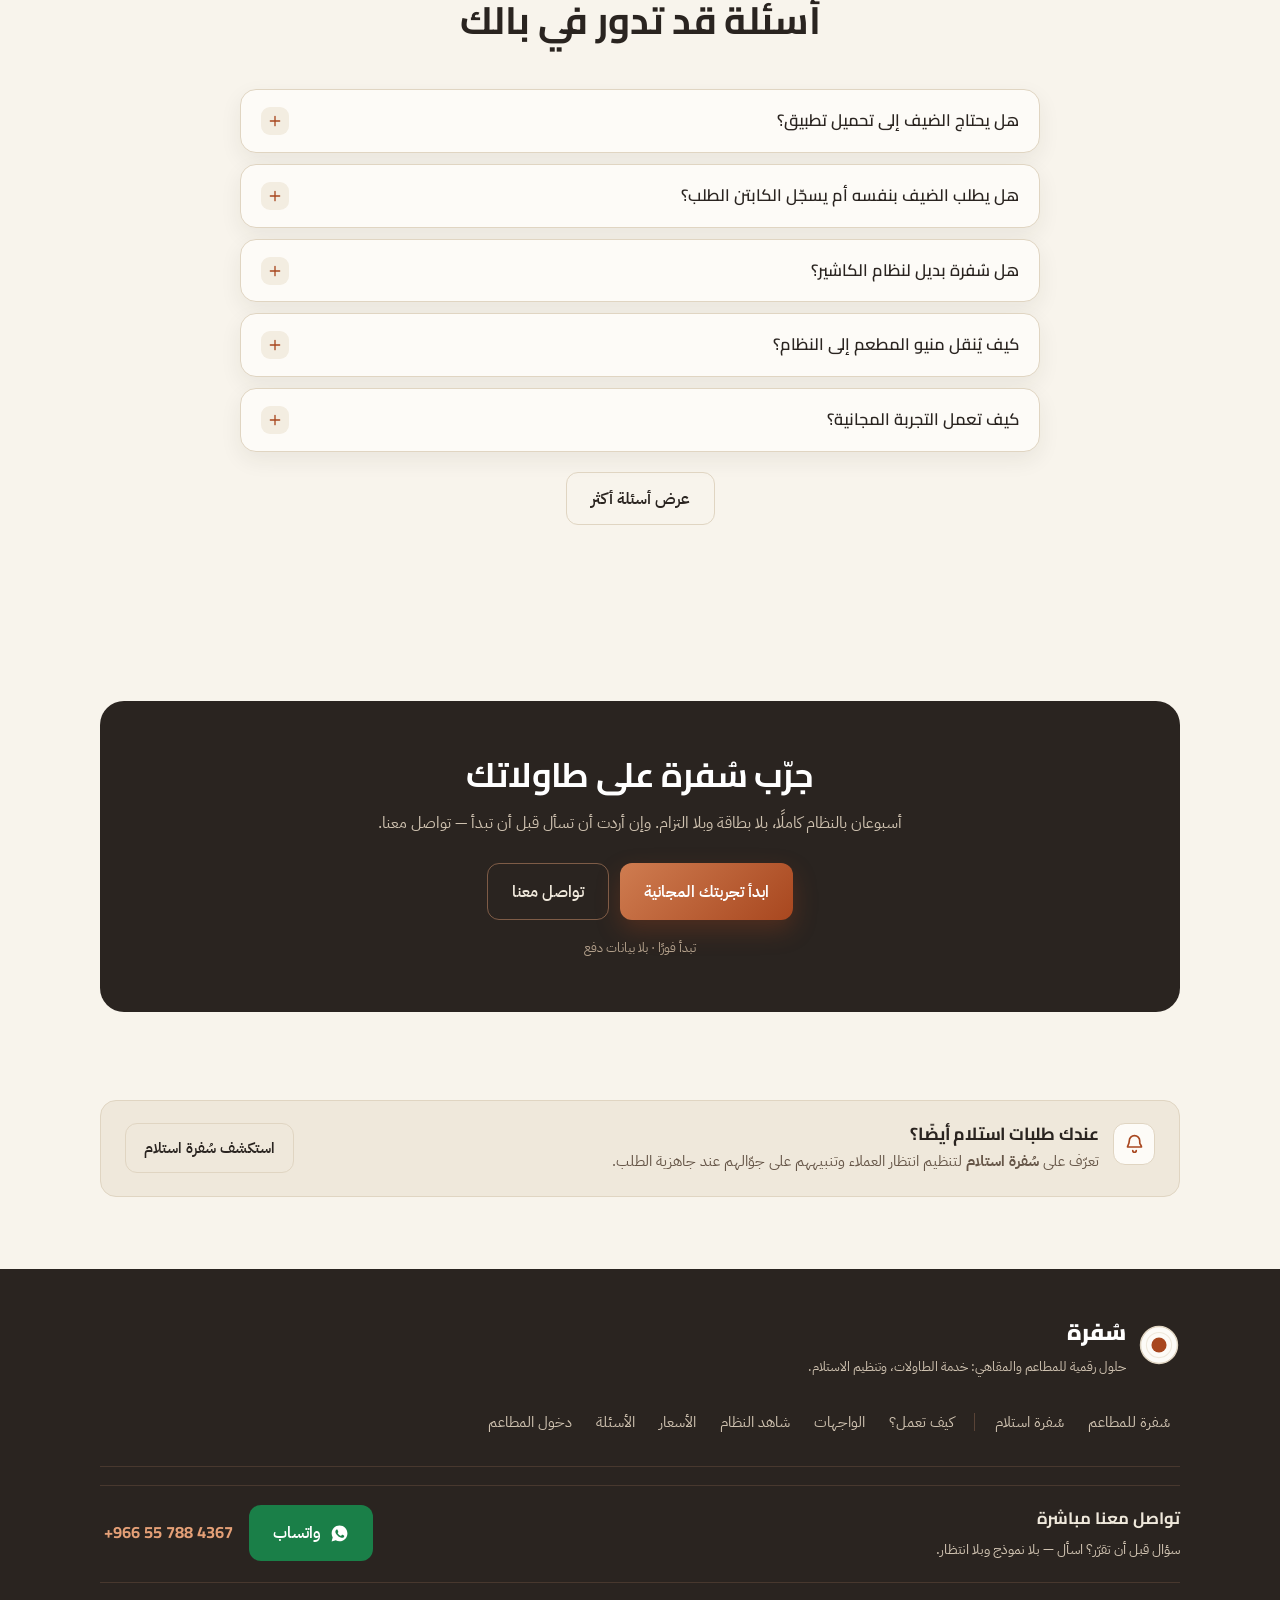
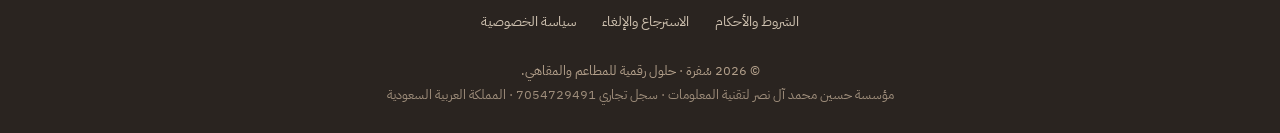
==== commit 8e842858: "علامةٌ واحدة وحلّان: صفحة «سُفرة استلام» على /pickup، والرئيسية للمطاعم وحدها pickup.html صفحة هبوط " ====
--- a/index.html
+++ b/index.html
@@ -47,112 +47,9 @@
 <link rel="icon" type="image/svg+xml" href="https://app.alsufr.com/brand/sufra-icon.svg">
 <link rel="preconnect" href="https://fonts.googleapis.com"><link rel="preconnect" href="https://fonts.gstatic.com" crossorigin><link href="https://fonts.googleapis.com/css2?family=Cairo:wght@600;700;900&family=IBM+Plex+Sans+Arabic:wght@400;500;600;700&display=swap" rel="stylesheet">
 
+<link rel="stylesheet" href="assets/site.css">
 <style>
-:root{
-  --paper:#f8f4ec; --paper-2:#efe8db; --oud:#2a2420; --oud-2:#3a322b;
-  --amber:#a8471f; --amber-lt:#cf7c50; --brass:#a8471f;
-  --ink:#2a2420; --muted:#665648; --pist:#2f6b49; --card:#fdfbf7; --line:#e0d5c2;
-  --on-dark:#efe8db; --on-dark-soft:#cfc2b0; --amber-on-dark:#e5a077; --soft-dark:#b3a08b;
-  --shadow:0 18px 46px rgba(42,36,32,.13); --shadow-sm:0 8px 22px rgba(42,36,32,.07);
-  --maxw:1120px; --r:16px;
-}
-*{margin:0;padding:0;box-sizing:border-box}
-html{scroll-behavior:smooth}
-body{font-family:'IBM Plex Sans Arabic',system-ui,sans-serif;background:var(--paper);color:var(--ink);
-  line-height:1.8;-webkit-font-smoothing:antialiased;overflow-x:hidden}
-h1,h2,h3,h4,.disp{font-family:'Cairo',sans-serif;line-height:1.3;letter-spacing:-.2px}
-a{color:inherit;text-decoration:none}
-svg{display:block}
-img{max-width:100%}
-.wrap{width:100%;max-width:var(--maxw);margin-inline:auto;padding-inline:20px}
-
-/* ── التركيز ────────────────────────────────────────────────────────
-   لم يكن في الصفحة أيّ نمط تركيز؛ من يتنقّل بلوحة المفاتيح كان يتوه. */
-:focus-visible{outline:3px solid var(--amber);outline-offset:3px;border-radius:6px}
-.on-oud :focus-visible{outline-color:var(--amber-on-dark)}
-
-.skip{position:absolute;inset-inline-start:-9999px;top:0;z-index:200;background:var(--card);
-  color:var(--ink);padding:12px 18px;border-radius:0 0 12px 0;font-weight:600}
-.skip:focus{inset-inline-start:0}
-
-.eyebrow{font-family:'Cairo';font-weight:600;font-size:12.5px;letter-spacing:2px;
-  color:var(--brass);display:inline-block;margin-bottom:14px}
-.on-oud .eyebrow{color:var(--amber-on-dark)}
-
-.sec{padding:clamp(52px,7vw,88px) 0;position:relative;scroll-margin-top:80px}
-.sec-head{max-width:660px;margin-bottom:clamp(28px,4vw,44px)}
-.sec-head.center{margin-inline:auto;text-align:center}
-h2.title{font-size:clamp(25px,4vw,38px);font-weight:700;margin-bottom:12px}
-.sub{font-size:clamp(15px,1.8vw,17px);color:var(--muted);line-height:1.85}
-.on-oud{background:var(--oud);color:var(--on-dark)}
-.on-oud .title{color:#fff}
-.on-oud .sub{color:var(--on-dark-soft)}
-
-/* ── الأزرار ───────────────────────────────────────────────────────── */
-.btn{display:inline-flex;align-items:center;justify-content:center;gap:9px;
-  font-family:'IBM Plex Sans Arabic';font-weight:600;font-size:15.5px;
-  padding:14px 24px;border-radius:12px;cursor:pointer;border:0;min-height:48px;
-  transition:transform .16s,box-shadow .16s,background .16s;white-space:nowrap;text-align:center}
-.btn:hover{transform:translateY(-2px)}
-.btn-gold{background:linear-gradient(135deg,var(--amber-lt),var(--amber));color:#fff;
-  box-shadow:0 10px 24px rgba(168,71,31,.30)}
-.btn-gold:hover{box-shadow:0 14px 30px rgba(168,71,31,.40)}
-.btn-line{background:transparent;border:1.6px solid var(--line);color:var(--ink)}
-.btn-line:hover{background:#f2ebdd}
-.on-oud .btn-line{border-color:rgba(229,160,119,.45);color:var(--on-dark)}
-.on-oud .btn-line:hover{background:rgba(229,160,119,.12)}
-.btn-wa{background:#1a7f48;color:#fff}
-.btn svg{width:19px;height:19px;flex:0 0 auto}
-.link-u{color:var(--brass);font-weight:600;text-decoration:underline;text-underline-offset:3px;
-  display:inline-flex;align-items:center;padding:8px 4px;min-height:44px}
-
-/* ── الترويسة ──────────────────────────────────────────────────────── */
-header{position:sticky;top:0;z-index:60;background:rgba(248,244,236,.92);
-  backdrop-filter:saturate(150%) blur(12px);border-bottom:1px solid var(--line)}
-.nav{display:flex;align-items:center;justify-content:space-between;height:70px;gap:14px}
-.brand{display:flex;align-items:center;gap:10px;min-height:44px}
-.brandname{font-family:'Cairo';font-weight:900;font-size:25px;line-height:1}
-.nav-links{display:flex;align-items:center;gap:4px}
-.nav-links a{font-weight:500;font-size:14.5px;color:var(--muted);transition:color .15s,background .15s;
-  white-space:nowrap;padding:11px 10px;min-height:44px;display:inline-flex;align-items:center;border-radius:9px}
-.nav-links a:hover{color:var(--brass);background:#f2ebdd}
-.nav-cta{display:flex;align-items:center;gap:8px}
-.nav-cta .btn{padding:10px 17px;min-height:44px;font-size:14.5px}
-.nav-login{font-size:14px;color:var(--muted);padding:11px 10px;min-height:44px;
-  display:inline-flex;align-items:center;white-space:nowrap;border-radius:9px;transition:color .15s,background .15s}
-.nav-login:hover{color:var(--brass);background:#f2ebdd}
-.nav-links .nav-login{display:none}
-.menu-btn{display:none;align-items:center;justify-content:center;width:46px;height:46px;
-  border-radius:12px;border:1.6px solid var(--line);background:var(--card);color:var(--ink);cursor:pointer}
-.menu-btn svg{width:22px;height:22px}
-
-/* القائمة تنتقل عند ٩٠٠ لا ٦٤٠: بين ٦٤١ و٨٥٩ كانت الروابط تلتفّ سطرين
-   فتتكسّر «كيف تعمل» و«دخول المطاعم» نصفين. */
-@media(max-width:900px){
-  .nav-links{display:none}
-  .nav-cta > .nav-login{display:none}
-  .menu-btn{display:inline-flex}
-  header.menu-open .nav-links{display:flex;position:absolute;inset-inline:0;top:70px;
-    flex-direction:column;align-items:stretch;gap:2px;padding:10px 20px 16px;
-    background:rgba(248,244,236,.98);backdrop-filter:saturate(150%) blur(12px);
-    border-bottom:1px solid var(--line);box-shadow:var(--shadow-sm)}
-  header.menu-open .nav-links a{padding:14px 6px;font-size:16px;color:var(--ink);min-height:52px}
-  header.menu-open .nav-links .nav-login{display:inline-flex;padding:14px 6px;font-size:16px;min-height:52px}
-}
-
 /* ── القسم الافتتاحي ───────────────────────────────────────────────── */
-.hero{position:relative;overflow:hidden;padding:clamp(34px,5vw,60px) 0 clamp(44px,6vw,74px)}
-.hero-bg{position:absolute;inset:0;z-index:-1;background:
-  radial-gradient(70% 55% at 78% 0%,rgba(207,124,80,.26),transparent 62%),
-  radial-gradient(50% 45% at 8% 88%,rgba(168,71,31,.09),transparent 60%),var(--paper)}
-.hero-grid{display:grid;grid-template-columns:1.05fr .95fr;gap:clamp(26px,4vw,52px);align-items:center}
-.hero h1{font-size:clamp(30px,4.9vw,52px);font-weight:700;letter-spacing:-1px;line-height:1.24;margin-bottom:18px}
-.hero h1 .hl{color:var(--brass)}
-.hero .lead{font-size:clamp(16px,1.9vw,18.5px);color:var(--muted);line-height:1.9;max-width:34em}
-.cta-row{display:flex;flex-wrap:wrap;gap:11px;margin-top:26px}
-.trust-line{display:flex;flex-wrap:wrap;gap:8px 18px;margin-top:20px;font-size:14px;color:var(--muted)}
-.trust-line span{display:inline-flex;align-items:center;gap:7px}
-.trust-line svg{width:16px;height:16px;color:var(--pist);flex:0 0 auto}
 
 /* لقطتان حقيقيتان من النظام — لا ميدالية مجرّدة */
 .hero-shots{position:relative;display:flex;justify-content:center;align-items:flex-end}
@@ -163,6 +60,7 @@
 .hero-shots .ph-b{width:min(178px,42vw);aspect-ratio:39/76;margin-inline-start:-54px;margin-bottom:32px;
   z-index:1;transform:rotate(-4deg)}
 .hero-cap{margin-top:16px;text-align:center;font-size:12.5px;color:var(--muted)}
+
 
 /* ── الواجهات الثلاث ───────────────────────────────────────────────── */
 .faces{display:grid;grid-template-columns:repeat(3,1fr);gap:16px;align-items:stretch}
@@ -183,46 +81,6 @@
   font-family:'Cairo';font-weight:700;font-size:11.5px;letter-spacing:.5px;padding:5px 11px;border-radius:100px}
 .faces-note{margin-top:18px;font-size:14.5px;color:var(--muted);text-align:center}
 
-/* ── المسار ────────────────────────────────────────────────────────── */
-.flow{display:grid;grid-template-columns:repeat(4,1fr);gap:14px}
-.st{background:rgba(255,255,255,.05);border:1px solid rgba(229,160,119,.20);border-radius:var(--r);
-  padding:22px 20px}
-.st b{font-family:'Cairo';font-weight:700;font-size:14px;color:#fff;background:var(--amber-lt);
-  width:30px;height:30px;border-radius:9px;display:flex;align-items:center;justify-content:center;margin-bottom:12px}
-.st h3{font-size:17.5px;font-weight:700;color:#fff;margin-bottom:7px}
-.st p{font-size:14.5px;color:var(--on-dark-soft);line-height:1.8}
-.flow-note{margin-top:26px;text-align:center;font-family:'Cairo';font-weight:700;
-  font-size:clamp(17px,2.3vw,22px);color:var(--amber-on-dark);line-height:1.7}
-
-/* ── ما تنظّمه سُفرة ───────────────────────────────────────────────── */
-.grp{display:grid;grid-template-columns:repeat(2,1fr);gap:16px}
-.g{background:var(--card);border:1px solid var(--line);border-radius:var(--r);
-  padding:24px 22px;box-shadow:var(--shadow-sm)}
-.g .ic{width:44px;height:44px;border-radius:12px;color:#fff;
-  background:linear-gradient(140deg,var(--amber-lt),var(--amber));
-  display:flex;align-items:center;justify-content:center;margin-bottom:13px}
-.g .ic svg{width:22px;height:22px}
-.g h3{font-size:19px;font-weight:700;margin-bottom:8px}
-.g > p{font-size:15px;color:var(--muted);line-height:1.8}
-.g details{margin-top:12px;border-top:1px solid var(--line);padding-top:6px}
-.g summary{list-style:none;cursor:pointer;font-family:'Cairo';font-weight:600;font-size:14px;
-  color:var(--brass);display:flex;align-items:center;gap:7px;min-height:44px}
-.g summary::-webkit-details-marker{display:none}
-.g summary .chev{width:16px;height:16px;transition:transform .2s}
-.g details[open] summary .chev{transform:rotate(180deg)}
-.g details ul{list-style:none;display:grid;gap:9px;padding-bottom:6px}
-.g details li{display:flex;gap:9px;align-items:flex-start;font-size:14.5px;color:var(--muted);line-height:1.75}
-.g details li>svg{width:16px;height:16px;color:var(--pist);flex:0 0 auto;margin-top:5px}
-
-/* ── المرونة الفعلية ───────────────────────────────────────────────── */
-.tune{margin-top:22px;background:var(--paper-2);border:1px solid var(--line);
-  border-radius:var(--r);padding:24px 22px}
-.tune h3{font-size:18px;font-weight:700;margin-bottom:5px}
-.tune > p{font-size:14.5px;color:var(--muted);margin-bottom:14px}
-.tune ul{list-style:none;display:grid;grid-template-columns:repeat(2,1fr);gap:10px 20px}
-.tune li{display:flex;gap:9px;align-items:flex-start;font-size:14.5px;line-height:1.7}
-.tune li>svg{width:17px;height:17px;color:var(--pist);flex:0 0 auto;margin-top:4px}
-
 /* ── عارض الشاشات ──────────────────────────────────────────────────── */
 .scr-tabs{display:flex;gap:7px;overflow-x:auto;overflow-y:hidden;scrollbar-width:none;
   padding:6px 2px 10px;margin-bottom:4px;scroll-snap-type:x proximity}
@@ -281,132 +139,24 @@
 .start .langs{display:flex;flex-wrap:wrap;gap:7px;margin-top:14px}
 .start .langs span{font-size:13px;font-weight:600;background:#f3ede1;padding:6px 12px;border-radius:100px}
 
-/* ── الأسعار ───────────────────────────────────────────────────────── */
-.billing{display:flex;justify-content:center;margin:0 auto 26px;background:var(--card);
-  border:1px solid var(--line);border-radius:100px;padding:5px;width:fit-content;box-shadow:var(--shadow-sm)}
-.billing button{font-family:'IBM Plex Sans Arabic';font-weight:600;font-size:14.5px;border:0;
-  background:transparent;color:var(--muted);padding:10px 20px;border-radius:100px;cursor:pointer;
-  transition:background .18s,color .18s;min-height:44px}
-.billing button.on{background:linear-gradient(135deg,var(--amber-lt),var(--amber));color:#fff;
-  box-shadow:0 6px 16px rgba(168,71,31,.26)}
-.billing .save{font-size:12px;opacity:.92}
-/* بطاقتان منذ «سُفرة استلام»: شبكةٌ تتوسّط واحدةً وتصفّ اثنتين وتنزل عمودًا على الضيّق. */
-.plans{display:grid;grid-template-columns:repeat(auto-fit,minmax(min(100%,340px),480px));
-  gap:22px;justify-content:center;align-items:stretch}
-.plan{background:var(--card);border:1.6px solid var(--amber);border-radius:22px;padding:30px 26px;
-  box-shadow:0 18px 46px rgba(168,71,31,.16);max-width:480px;margin-inline:auto;width:100%;
-  display:flex;flex-direction:column;text-align:center}
-.plan-name{font-family:'Cairo';font-weight:900;font-size:22px;margin-bottom:6px}
-.plan-tag{font-size:14px;color:var(--muted);line-height:1.7;margin-bottom:14px}
-.plan-sep{border:0;border-top:1px solid var(--line);margin:0 0 16px}
-.plan-price{display:flex;align-items:center;justify-content:center;gap:11px;margin-bottom:5px}
-.plan-price .amt{font-family:'Cairo';font-weight:900;font-size:clamp(38px,5vw,50px);color:var(--amber);line-height:1}
-.plan-price .unit{display:flex;flex-direction:column;align-items:flex-start;line-height:1.45}
-.plan-price .cur{font-family:'Cairo';font-weight:700;font-size:15.5px}
-.plan-price .per{font-size:13px;color:var(--muted)}
-.plan-note{font-size:13.5px;color:var(--muted);font-weight:600;margin-bottom:16px;min-height:22px}
-.plan-incl{font-family:'Cairo';font-weight:700;font-size:15px;text-align:start;margin-bottom:12px}
-.plan-list{list-style:none;display:grid;gap:11px;margin-bottom:22px;text-align:start}
-.plan-list li{display:flex;gap:10px;align-items:flex-start;font-size:14.5px;font-weight:500;line-height:1.7}
-.plan-list li svg{width:20px;height:20px;flex:0 0 auto;margin-top:3px;color:#fff;background:var(--pist);border-radius:50%;padding:4px}
-.plan-cta{display:flex;flex-direction:column;gap:9px;margin-top:auto}
-.pricing-foot{text-align:center;font-size:13px;color:var(--muted);margin-top:18px;line-height:1.8}
-.note-fine{display:inline-block;margin-top:6px;font-size:12.5px;color:var(--muted);opacity:.95}
-
-/* -- Accepted cards -------------------------------------------------
-   يشترطها مزوّد الدفع، ويطمئنّ لها من يوشك أن يُدخل بطاقته. */
-.cards{display:flex;justify-content:center;align-items:center;gap:10px;
-  flex-wrap:wrap;margin-top:16px}
-.card-chip{display:inline-flex;align-items:center;justify-content:center;gap:7px;
-  height:36px;padding:0 13px;background:var(--card);border:1px solid var(--line);
-  border-radius:9px;box-shadow:var(--shadow-sm)}
-.link-fine{color:var(--brass);font-weight:600;text-decoration:underline;
-  text-underline-offset:3px;white-space:nowrap}
-.card-chip b{font-family:'Cairo';font-weight:700;font-size:13px;
-  letter-spacing:.6px;color:var(--ink)}
-.branches{display:flex;justify-content:center;align-items:center;gap:8px;flex-wrap:wrap;
-  margin-top:20px;text-align:center;font-size:14.5px;color:var(--muted)}
-
-/* ── الأسئلة ───────────────────────────────────────────────────────── */
-.faqs{max-width:800px;margin-inline:auto;display:grid;gap:11px}
-#faqExtra{display:grid;gap:11px;margin-top:11px}
-#faqExtra[hidden]{display:none}
-details.q{background:var(--card);border:1px solid var(--line);border-radius:var(--r);
-  overflow:hidden;box-shadow:var(--shadow-sm)}
-details.q summary{list-style:none;cursor:pointer;padding:16px 20px;display:flex;align-items:center;
-  justify-content:space-between;gap:14px;font-family:'Cairo';font-weight:600;font-size:16.5px;min-height:56px}
-details.q summary::-webkit-details-marker{display:none}
-details.q summary .qi{width:28px;height:28px;border-radius:9px;background:#f3ede1;color:var(--brass);
-  display:flex;align-items:center;justify-content:center;flex:0 0 auto;transition:transform .25s}
-details.q summary .qi svg{width:16px;height:16px}
-details.q[open] summary .qi{transform:rotate(135deg)}
-details.q .a{padding:0 20px 19px;font-size:15px;color:var(--muted);line-height:1.9}
-.faq-more{display:flex;justify-content:center;margin-top:20px}
-
-/* ── الدعوة الختامية ───────────────────────────────────────────────── */
-.final{border-radius:24px;padding:clamp(30px,4.5vw,52px);text-align:center}
-.final h2{font-size:clamp(24px,3.4vw,34px);font-weight:700;color:#fff;margin-bottom:12px}
-.final p{font-size:16px;color:var(--on-dark-soft);max-width:46em;margin:0 auto 24px;line-height:1.85}
-.final .cta-row{justify-content:center;margin-top:0}
-.final small{display:block;margin-top:16px;font-size:13px;color:var(--soft-dark)}
-
-/* ── التذييل ───────────────────────────────────────────────────────── */
-footer{background:var(--oud);color:var(--on-dark-soft);padding:44px 0 26px}
-.foot-top{display:flex;flex-wrap:wrap;justify-content:space-between;gap:20px;align-items:center;
-  padding-bottom:20px;border-bottom:1px solid rgba(229,160,119,.16)}
-.foot-brand{display:flex;align-items:center;gap:12px}
-.foot-brand .bn{font-family:'Cairo';font-weight:900;font-size:22px;color:#fff}
-.foot-brand p{font-size:13px;color:var(--on-dark-soft);margin-top:2px}
-.foot-links{display:flex;gap:4px;flex-wrap:wrap}
-.foot-links a{font-size:14.5px;color:var(--on-dark-soft);padding:11px 10px;min-height:44px;
-  display:inline-flex;align-items:center;border-radius:9px;transition:color .15s}
-.foot-links a:hover{color:var(--amber-on-dark)}
-.foot-contact{display:flex;flex-wrap:wrap;align-items:center;justify-content:space-between;gap:16px;
-  margin-top:18px;padding-top:18px;border-top:1px solid rgba(229,160,119,.16)}
-.fc-title{font-family:'Cairo';font-weight:700;font-size:16.5px;color:var(--on-dark)}
-.fc-sub{font-size:14px;color:var(--on-dark-soft);margin-top:3px}
-.fc-actions{display:flex;align-items:center;gap:12px;flex-wrap:wrap}
-.fc-num{font-family:'Cairo';font-weight:700;font-size:16.5px;color:var(--amber-on-dark);
-  white-space:nowrap;padding:11px 4px;min-height:44px;display:inline-flex;align-items:center}
-.fc-num:hover{text-decoration:underline}
-.foot-legal{display:flex;justify-content:center;flex-wrap:wrap;gap:2px 6px;
-  margin-top:20px;padding-top:18px;border-top:1px solid rgba(229,160,119,.16)}
-.foot-legal a{font-size:13.5px;color:var(--on-dark-soft);padding:9px 10px;
-  min-height:40px;display:inline-flex;align-items:center;border-radius:9px;
-  transition:color .15s}
-.foot-legal a:hover{color:var(--amber-on-dark)}
-.copy{text-align:center;font-size:12.5px;color:var(--soft-dark);padding-top:16px;line-height:1.9}
-.copy .ent{display:block;opacity:.85}
-
-.reveal{opacity:0;transform:translateY(20px);transition:opacity .6s ease,transform .6s ease}
-.reveal.in{opacity:1;transform:none}
 
 /* ── الاستجابة ─────────────────────────────────────────────────────── */
 @media(max-width:960px){
-  .hero-grid{grid-template-columns:1fr;gap:30px}
   .hero-shots .ph-a{width:min(196px,46vw)}
   .hero-shots .ph-b{width:min(164px,39vw);margin-inline-start:-48px}
-  .faces,.grp,.starts{grid-template-columns:1fr}
-  .flow{grid-template-columns:repeat(2,1fr)}
-  .tune ul{grid-template-columns:1fr}
+  .faces,.starts{grid-template-columns:1fr}
 }
 @media(max-width:620px){
-  .flow{grid-template-columns:1fr}
-  .cta-row .btn{flex:1 1 100%}
   .card .shot{width:min(218px,68%)}
-  .foot-top{flex-direction:column;align-items:flex-start}
   .face.soon h3{padding-inline-end:0}
   .badge-soon{position:static;display:inline-block;margin-bottom:10px}
 }
 @media(prefers-reduced-motion:reduce){
-  *{scroll-behavior:auto!important}
-  .reveal{opacity:1;transform:none;transition:none}
-  .btn:hover{transform:none}
   .rail{scroll-behavior:auto}
 }
 </style>
 </head>
-<body>
+<body data-wa-text="السلام عليكم، مهتم بخدمة سُفرة لمطعمي.">
 <a class="skip" href="#main">تخطَّ إلى المحتوى</a>
 
 <header id="hdr">
@@ -418,10 +168,28 @@
         <circle cx="50" cy="50" r="18" fill="#a8471f"/>
       </svg>
       <span class="brandname">سُفرة</span>
+      <span class="brand-tag">للمطاعم</span>
     </a>
     <nav class="nav-links" id="navLinks" aria-label="روابط الصفحة">
+      <!-- حلول سُفرة: علامة واحدة، حلّان — كل صفحة تبيع حلّها، وهذه القائمة تصل بينهما -->
+      <div class="sol">
+        <button type="button" class="sol-btn" aria-expanded="false" aria-controls="solMenu" aria-haspopup="true">حلول سُفرة
+          <svg viewBox="0 0 24 24" fill="none" stroke="currentColor" stroke-width="2.2" aria-hidden="true"><path d="m6 9 6 6 6-6" stroke-linecap="round" stroke-linejoin="round"/></svg>
+        </button>
+        <span class="sol-head" aria-hidden="true">حلول سُفرة</span>
+        <div class="sol-menu" id="solMenu">
+          <a class="sol-item" href="/" aria-current="page">
+            <span class="sol-ic"><svg viewBox="0 0 24 24" fill="none" stroke="currentColor" stroke-width="1.9" aria-hidden="true"><path d="M4 20h16M6 20V10M18 20V10M3.5 10h17l-2.5-5H6z" stroke-linejoin="round"/><path d="M12 5V2.5" stroke-linecap="round"/></svg></span>
+            <span class="sol-txt"><b>سُفرة للمطاعم <span class="sol-now">أنت هنا</span></b><small>للطاولات والطلبات وخدمة الضيوف داخل المطعم</small></span>
+          </a>
+          <a class="sol-item" href="/pickup">
+            <span class="sol-ic"><svg viewBox="0 0 24 24" fill="none" stroke="currentColor" stroke-width="1.9" aria-hidden="true"><path d="M18 9A6 6 0 1 0 6 9c0 4-2 5-2 7h16c0-2-2-3-2-5z" stroke-linejoin="round"/><path d="M10 20a2 2 0 0 0 4 0" stroke-linecap="round"/></svg></span>
+            <span class="sol-txt"><b>سُفرة استلام</b><small>لتنظيم الاستلام وتنبيه العميل عند جاهزية الطلب</small></span>
+          </a>
+        </div>
+      </div>
       <a href="#how">كيف تعمل؟</a>
-      <a href="#surfaces">أنظمة سُفرة</a>
+      <a href="#surfaces">الواجهات</a>
       <a href="#screens">شاهد النظام</a>
       <a href="#pricing">الأسعار</a>
       <a class="nav-login" href="https://app.alsufr.com/" data-ad-events="login_click">دخول المطاعم</a>
@@ -476,7 +244,7 @@
 <section class="sec" id="surfaces">
   <div class="wrap">
     <div class="sec-head center reveal">
-      <span class="eyebrow">أنظمة سُفرة</span>
+      <span class="eyebrow">واجهات سُفرة</span>
       <h2 class="title">قائمة واحدة، ثلاث واجهات لمطعمك</h2>
       <p class="sub">تُدير أصنافك وأسعارك من مكان واحد داخل سُفرة — بلا منيو ثانٍ تبنيه وتحدّثه بيدك.</p>
     </div>
@@ -781,7 +549,7 @@
   <div class="wrap">
     <div class="sec-head center reveal">
       <span class="eyebrow">الأسعار</span>
-      <h2 class="title">باقتان بحسب طريقة عملك</h2>
+      <h2 class="title">باقة واحدة، بكل ما سبق</h2>
       <p class="sub">ابدأ بأسبوعين مجانًا بلا بطاقة. الأسعار أدناه تبدأ بعد انتهاء التجربة.</p>
     </div>
 
@@ -792,7 +560,7 @@
 
     <div class="plans">
     <div class="plan reveal">
-      <div class="plan-name">سُفرة — الباقة الكاملة</div>
+      <div class="plan-name">سُفرة للمطاعم</div>
       <div class="plan-tag">نظام واحد من الطاولة إلى المطبخ إلى الحساب.</div>
       <hr class="plan-sep">
       <div class="plan-price">
@@ -814,39 +582,14 @@
       </ul>
       <div class="plan-cta">
         <a href="https://app.alsufr.com/signup" class="btn btn-gold" data-ad-events="free_trial_click landing_to_app">ابدأ تجربتك المجانية</a>
-        <a href="https://app.alsufr.com/subscribe?period=annual" class="btn btn-line" id="subBtn" data-ad-events="landing_to_app">اشترك مباشرة</a>
-      </div>
-    </div>
-
-    <!-- ═══ سُفرة استلام — للمقاهي السحابية ونوافذ الاستلام ═══ -->
-    <div class="plan reveal">
-      <div class="plan-name">سُفرة استلام</div>
-      <div class="plan-tag">للمقاهي السحابية ونوافذ الاستلام — جوّال عميلك يصير جهاز نداء.</div>
-      <hr class="plan-sep">
-      <div class="plan-price">
-        <span class="amt" data-y="٣٧٠" data-m="٣٩">٣٧٠</span>
-        <span class="unit"><span class="cur">ريال</span><span class="per" data-y="/ سنويًا" data-m="/ شهريًا">/ سنويًا</span></span>
-      </div>
-      <div class="plan-note" data-y="تُدفع دفعةً واحدة · بدل ٤٦٨ ريالًا شهريًا" data-m="تجديد شهري · بلا التزام">تُدفع دفعةً واحدة · بدل ٤٦٨ ريالًا شهريًا</div>
-      <hr class="plan-sep">
-      <div class="plan-incl">تشمل الباقة:</div>
-      <ul class="plan-list">
-        <li><svg viewBox="0 0 24 24" fill="none" stroke="currentColor" stroke-width="3" aria-hidden="true"><path d="M20 6 9 17l-5-5" stroke-linecap="round" stroke-linejoin="round"/></svg><span>ملصق <span lang="en">QR</span> عند الكاونتر — العميل يمسحه ويكتب رقم طلبه.</span></li>
-        <li><svg viewBox="0 0 24 24" fill="none" stroke="currentColor" stroke-width="3" aria-hidden="true"><path d="M20 6 9 17l-5-5" stroke-linecap="round" stroke-linejoin="round"/></svg><span>تنبيه جاهزية فوري على جوّال العميل — صوت وإشعار، بلا أجهزة نداء.</span></li>
-        <li><svg viewBox="0 0 24 24" fill="none" stroke="currentColor" stroke-width="3" aria-hidden="true"><path d="M20 6 9 17l-5-5" stroke-linecap="round" stroke-linejoin="round"/></svg><span>ربطٌ برمزٍ قصير عند الكاشير لمن لا يعرف رقم طلبه.</span></li>
-        <li><svg viewBox="0 0 24 24" fill="none" stroke="currentColor" stroke-width="3" aria-hidden="true"><path d="M20 6 9 17l-5-5" stroke-linecap="round" stroke-linejoin="round"/></svg><span>لوحة كاشير بسيطة: جاهز، العميل قادم، تم الاستلام.</span></li>
-        <li><svg viewBox="0 0 24 24" fill="none" stroke="currentColor" stroke-width="3" aria-hidden="true"><path d="M20 6 9 17l-5-5" stroke-linecap="round" stroke-linejoin="round"/></svg><span><b>فروع متعددة</b> — لكل فرع ملصقه ولوحته وطلباته المعزولة.</span></li>
-        <li><svg viewBox="0 0 24 24" fill="none" stroke="currentColor" stroke-width="3" aria-hidden="true"><path d="M20 6 9 17l-5-5" stroke-linecap="round" stroke-linejoin="round"/></svg><span>دعم مباشر وسريع عند الحاجة.</span></li>
-      </ul>
-      <div class="plan-cta">
-        <a href="https://app.alsufr.com/signup?plan=pickup" class="btn btn-gold" data-ad-events="free_trial_click landing_to_app">ابدأ تجربتك المجانية</a>
-        <a href="https://app.alsufr.com/subscribe?plan=pickup&amp;period=annual" class="btn btn-line" id="subBtnPickup" data-ad-events="landing_to_app">اشترك مباشرة</a>
-      </div>
-    </div>
+        <a href="https://app.alsufr.com/subscribe?period=annual" class="btn btn-line" data-sub="" data-ad-events="landing_to_app">اشترك مباشرة</a>
+      </div>
+    </div>
+
     </div>
 
     <p class="branches reveal">
-      <span>أسعار الباقة الكاملة للفرع الواحد — وباقة «سُفرة استلام» تشمل فروع الاستلام.</span>
+      <span>الأسعار للفرع الواحد.</span>
       <a href="#" class="wa-link link-u" target="_blank" rel="noopener">تواصل بخصوص الفروع</a>
     </p>
     <div class="cards reveal" role="list" aria-label="البطاقات المقبولة">
@@ -889,8 +632,8 @@
       <details class="q reveal"><summary>كيف تعمل التجربة المجانية؟ <span class="qi" aria-hidden="true"><svg viewBox="0 0 24 24" fill="none" stroke="currentColor" stroke-width="2"><path d="M12 5v14M5 12h14" stroke-linecap="round"/></svg></span></summary><div class="a">أسبوعان بالنظام كاملًا، بلا بطاقة وبلا التزام. تنشئ حسابك وتبدأ فورًا، وتستخدمه مع فريقك وضيوفك. وللاستمرار بعدها تشترك — شهريًا أو سنويًا.</div></details>
 
       <div id="faqExtra" hidden>
-        <details class="q"><summary>ما الفرق بين «سُفرة» و«سُفرة استلام»؟ <span class="qi" aria-hidden="true"><svg viewBox="0 0 24 24" fill="none" stroke="currentColor" stroke-width="2"><path d="M12 5v14M5 12h14" stroke-linecap="round"/></svg></span></summary><div class="a">«سُفرة» الكاملة نظامُ الجلسات كلُّه: طاولات وقائمة ونادل ومطبخ وفواتير — والاستلام إحدى مزاياها. أمّا «سُفرة استلام» فباقة خفيفة للمقاهي السحابية ونوافذ الاستلام: كاشير وملصق QR وتنبيه جاهزية على جوّال العميل، بلا طاولات ولا قائمة. وتستطيع الترقية إلى الكاملة لاحقًا دون فقد شيء.</div></details>
-        <details class="q"><summary>كم عدد الطاولات والأصناف المشمولة؟ <span class="qi" aria-hidden="true"><svg viewBox="0 0 24 24" fill="none" stroke="currentColor" stroke-width="2"><path d="M12 5v14M5 12h14" stroke-linecap="round"/></svg></span></summary><div class="a">الباقة الكاملة تشمل حتى ٥٠ طاولة و٣٠٠ صنف. وإن احتجت أكثر تواصل معنا.</div></details>
+        <details class="q"><summary>ما الفرق بين «سُفرة» و«سُفرة استلام»؟ <span class="qi" aria-hidden="true"><svg viewBox="0 0 24 24" fill="none" stroke="currentColor" stroke-width="2"><path d="M12 5v14M5 12h14" stroke-linecap="round"/></svg></span></summary><div class="a">«سُفرة» الكاملة نظامُ الجلسات كلُّه: طاولات وقائمة ونادل ومطبخ وفواتير — والاستلام إحدى مزاياها. أمّا «سُفرة استلام» فباقة خفيفة للمقاهي السحابية ونوافذ الاستلام: كاشير وملصق QR وتنبيه جاهزية على جوّال العميل، بلا طاولات ولا قائمة. وتستطيع الترقية إلى الكاملة لاحقًا دون فقد شيء. <a href="/pickup" class="link-fine">تعرّف على سُفرة استلام في صفحتها</a>.</div></details>
+        <details class="q"><summary>كم عدد الطاولات والأصناف المشمولة؟ <span class="qi" aria-hidden="true"><svg viewBox="0 0 24 24" fill="none" stroke="currentColor" stroke-width="2"><path d="M12 5v14M5 12h14" stroke-linecap="round"/></svg></span></summary><div class="a">الباقة تشمل حتى ٥٠ طاولة و٣٠٠ صنف. وإن احتجت أكثر تواصل معنا.</div></details>
 
         <details class="q"><summary>كيف يُقسَّم الحساب بين الجالسين؟ <span class="qi" aria-hidden="true"><svg viewBox="0 0 24 24" fill="none" stroke="currentColor" stroke-width="2"><path d="M12 5v14M5 12h14" stroke-linecap="round"/></svg></span></summary><div class="a">تُسأل الطاولة سؤالًا واحدًا في أولها: حسابات منفصلة (كل شخص يدفع طلبه)، أو حساب واحد للطاولة (شخص واحد يدفع عن الجميع)، أو حساب مشترك ومنفصل (بعض الأصناف للجميع والباقي لكل شخص). وسُفرة تحسب نصيب كل واحد وتعرضه، أمّا التحصيل فيتم عند الكابتن في مطعمك — نقدًا أو بالبطاقة عبر جهاز الدفع المعتاد عندك. سُفرة لا تستقبل أموال الضيوف.</div></details>
 
@@ -920,6 +663,22 @@
         <a href="#" class="btn btn-line wa-link" target="_blank" rel="noopener">تواصل معنا</a>
       </div>
       <small>تبدأ فورًا · بلا بيانات دفع</small>
+    </div>
+  </div>
+</section>
+
+<!-- ═══ بيع متقاطع: الحلّ الآخر موجود — بلا مزاحمة للدعوة الرئيسية ═══ -->
+<section class="xsell" aria-labelledby="xsellTitle">
+  <div class="wrap">
+    <div class="xsell-box reveal">
+      <div class="xs-txt">
+        <span class="xs-ic" aria-hidden="true"><svg viewBox="0 0 24 24" fill="none" stroke="currentColor" stroke-width="1.9"><path d="M18 9A6 6 0 1 0 6 9c0 4-2 5-2 7h16c0-2-2-3-2-5z" stroke-linejoin="round"/><path d="M10 20a2 2 0 0 0 4 0" stroke-linecap="round"/></svg></span>
+        <div>
+          <h3 id="xsellTitle">عندك طلبات استلام أيضًا؟</h3>
+          <p>تعرّف على <b>سُفرة استلام</b> لتنظيم انتظار العملاء وتنبيههم على جوّالهم عند جاهزية الطلب.</p>
+        </div>
+      </div>
+      <a href="/pickup" class="btn btn-line">استكشف سُفرة استلام</a>
     </div>
   </div>
 </section>
@@ -935,11 +694,14 @@
           <circle cx="50" cy="50" r="30" fill="none" stroke="#efe8db" stroke-width="2.5"/>
           <circle cx="50" cy="50" r="18" fill="#a8471f"/>
         </svg>
-        <div><span class="bn">سُفرة</span><p>نظام ذكي لخدمة وإدارة طاولات المطاعم</p></div>
+        <div><span class="bn">سُفرة</span><p>حلول رقمية للمطاعم والمقاهي: خدمة الطاولات، وتنظيم الاستلام.</p></div>
       </div>
       <nav class="foot-links" aria-label="روابط التذييل">
+        <a href="/" aria-current="page">سُفرة للمطاعم</a>
+        <a href="/pickup">سُفرة استلام</a>
+        <span class="fl-sep" aria-hidden="true"></span>
         <a href="#how">كيف تعمل؟</a>
-        <a href="#surfaces">أنظمة سُفرة</a>
+        <a href="#surfaces">الواجهات</a>
         <a href="#screens">شاهد النظام</a>
         <a href="#pricing">الأسعار</a>
         <a href="#faq">الأسئلة</a>
@@ -967,7 +729,7 @@
       <a href="privacy.html">سياسة الخصوصية</a>
     </nav>
 
-    <p class="copy">© <span id="yr">2026</span> سُفرة · نظام ذكي لخدمة وإدارة طاولات المطاعم.
+    <p class="copy">© <span id="yr">2026</span> سُفرة · حلول رقمية للمطاعم والمقاهي.
       <span class="ent">مؤسسة حسين محمد آل نصر لتقنية المعلومات · سجل تجاري <span dir="ltr">7054729491</span> · المملكة العربية السعودية</span></p>
   </div>
 </footer>
@@ -976,7 +738,7 @@
 {"@context":"https://schema.org","@graph":[
 {"@type":"Organization","@id":"https://alsufr.com/#org","name":"سُفرة","url":"https://alsufr.com/","logo":"https://app.alsufr.com/brand/sufra-icon.svg","contactPoint":{"@type":"ContactPoint","telephone":"+966557884367","contactType":"sales","areaServed":"SA","availableLanguage":["ar","en"]}},
 {"@type":"WebSite","@id":"https://alsufr.com/#site","url":"https://alsufr.com/","name":"سُفرة","inLanguage":"ar","publisher":{"@id":"https://alsufr.com/#org"}},
-{"@type":"SoftwareApplication","name":"سُفرة","applicationCategory":"BusinessApplication","operatingSystem":"Web","inLanguage":["ar","en"],"url":"https://alsufr.com/","description":"نظام لخدمة وإدارة طاولات المطاعم: طلب الضيف عبر QR أو تسجيل الكابتن للطلب، وشاشة مطبخ، ومتابعة جاهزية الأطباق، وحساب الطاولة وفواتيرها.","offers":[{"@type":"Offer","price":"80","priceCurrency":"SAR","name":"سُفرة — اشتراك شهري"},{"@type":"Offer","price":"760","priceCurrency":"SAR","name":"سُفرة — اشتراك سنوي"},{"@type":"Offer","price":"39","priceCurrency":"SAR","name":"سُفرة استلام — اشتراك شهري"},{"@type":"Offer","price":"370","priceCurrency":"SAR","name":"سُفرة استلام — اشتراك سنوي"}]},
+{"@type":"SoftwareApplication","name":"سُفرة","applicationCategory":"BusinessApplication","operatingSystem":"Web","inLanguage":["ar","en"],"url":"https://alsufr.com/","description":"نظام لخدمة وإدارة طاولات المطاعم: طلب الضيف عبر QR أو تسجيل الكابتن للطلب، وشاشة مطبخ، ومتابعة جاهزية الأطباق، وحساب الطاولة وفواتيرها.","offers":[{"@type":"Offer","price":"80","priceCurrency":"SAR","name":"سُفرة — اشتراك شهري"},{"@type":"Offer","price":"760","priceCurrency":"SAR","name":"سُفرة — اشتراك سنوي"}]},
 {"@type":"FAQPage","mainEntity":[
 {"@type":"Question","name":"هل يحتاج الضيف إلى تحميل تطبيق؟","acceptedAnswer":{"@type":"Answer","text":"لا. يمسح رمز الطاولة بكاميرا جواله فتفتح القائمة في المتصفّح. يختار لغته ويكتب اسمه ويدخل — بلا تطبيق وبلا إنشاء حساب."}},
 {"@type":"Question","name":"هل يطلب الضيف بنفسه أم يسجّل الكابتن الطلب؟","acceptedAnswer":{"@type":"Answer","text":"الاثنان، وفي الجلسة نفسها. من أراد أن يطلب من جواله فعل، ومن فضّل الطريقة المعتادة سجّل له الكابتن الطلب من جهازه. وفي الحالتين يصل الطلب إلى المطبخ في المسار نفسه."}},
@@ -986,64 +748,8 @@
 ]}]}
 </script>
 
+<script src="assets/site.js"></script>
 <script>
-var WHATSAPP_NUMBER = "966557884367";   // ← رقم واتساب دولي بدون + أو أصفار
-document.getElementById('yr').textContent = new Date().getFullYear();
-
-/* واتساب والهاتف — رقمٌ واحد يُشتقّ منه المعروض والمتّصل به، فلا يفترقان. */
-(function(){
-  var base="https://wa.me/"+WHATSAPP_NUMBER+"?text="+encodeURIComponent("السلام عليكم، مهتم بخدمة سُفرة لمطعمي.");
-  document.querySelectorAll('.wa-link').forEach(function(a){a.href=base;});
-  var el=document.getElementById('phoneLink');
-  if(el){var n=WHATSAPP_NUMBER;el.href='tel:+'+n;
-    el.textContent='+'+n.slice(0,3)+' '+n.slice(3,5)+' '+n.slice(5,8)+' '+n.slice(8);}
-})();
-
-/* قائمة الجوال */
-(function(){
-  var h=document.getElementById('hdr'),b=h&&h.querySelector('.menu-btn');
-  if(!h||!b)return;
-  function set(open){h.classList.toggle('menu-open',open);b.setAttribute('aria-expanded',open?'true':'false');}
-  b.addEventListener('click',function(){set(!h.classList.contains('menu-open'));});
-  h.querySelectorAll('.nav-links a').forEach(function(a){a.addEventListener('click',function(){set(false);});});
-  document.addEventListener('keydown',function(e){if(e.key==='Escape')set(false);});
-})();
-
-/* مفتاح المدّة — القيم في سمات data، والزرّان يحملان المدّة (والباقة) إلى صفحة الاشتراك. */
-(function(){
-  var period='y', sBtn=document.getElementById('subBtn'), sBtnP=document.getElementById('subBtnPickup');
-  function apply(){
-    var p=(period==='y'?'annual':'monthly');
-    document.querySelectorAll('#pricing [data-y]').forEach(function(el){
-      el.textContent=el.getAttribute(period==='y'?'data-y':'data-m');
-    });
-    document.querySelectorAll('.billing button').forEach(function(b){
-      b.classList.toggle('on', b.getAttribute('data-period')===period);
-    });
-    if(sBtn) sBtn.href='https://app.alsufr.com/subscribe?period='+p;
-    if(sBtnP) sBtnP.href='https://app.alsufr.com/subscribe?plan=pickup&period='+p;
-  }
-  document.querySelectorAll('.billing button').forEach(function(b){
-    b.addEventListener('click',function(){period=b.getAttribute('data-period');apply();});
-  });
-  apply();
-})();
-
-/* الأسئلة الإضافية — الفتح لا يقفز بالصفحة: نقيس موضع الزرّ قبل وبعد ونعوّض. */
-(function(){
-  var btn=document.getElementById('faqToggle'), box=document.getElementById('faqExtra');
-  if(!btn||!box)return;
-  btn.addEventListener('click',function(){
-    var open=box.hasAttribute('hidden');
-    var before=btn.getBoundingClientRect().top;
-    if(open){box.removeAttribute('hidden');}else{box.setAttribute('hidden','');}
-    btn.setAttribute('aria-expanded',open?'true':'false');
-    btn.textContent=open?'عرض أسئلة أقل':'عرض أسئلة أكثر';
-    window.scrollBy(0, btn.getBoundingClientRect().top - before);
-    if(open){var d=box.querySelector('details summary');if(d)d.focus({preventScroll:true});}
-  });
-})();
-
 /* ═══ شاشات النظام: تبويبات + عارض بطاقات ═══
    التبويبات بـroving tabindex والأسهم (وفي RTL يمشي السهم الأيسر للأمام)،
    والعارض شريطٌ بانجذاب أفقي — فالسحب على الجوال أصليّ، والأزرار تحرّكه
@@ -1145,131 +851,6 @@
   window.addEventListener('resize',renderDots);
   select(0);
 })();
-
-/* ظهور تدريجي */
-(function(){
-  if(!('IntersectionObserver'in window)){document.querySelectorAll('.reveal').forEach(function(e){e.classList.add('in');});return;}
-  var io=new IntersectionObserver(function(en){en.forEach(function(x){if(x.isIntersecting){x.target.classList.add('in');io.unobserve(x.target);}});},{threshold:.1,rootMargin:"0px 0px -40px 0px"});
-  document.querySelectorAll('.reveal').forEach(function(e){io.observe(e);});
-})();
-
-/* ══════════════════════════════════════════════════════════════════════
-   قياس زيارة جاءت من حملة تسويق — يرسل إلى app.alsufr.com/api/track
-   ══════════════════════════════════════════════════════════════════════
-
-   **بلا رمز إحالة لا يفعل شيئًا.** الزائر العادي — من بحث أو من رابط
-   مشارَك — لا يُقاس ولا يُنشأ له صف. والرمز يصل في الـfragment (يلتقطه
-   سكربت <head>) أو في كوكي sufra_adv الذي يضعه مسار /r/CODE على النطاق
-   الأم فيصل الصفحتين معًا.
-
-   **وكل شيء هنا داخل try:** فشل القياس — شبكة مقطوعة، مانع إعلانات،
-   متصفح قديم — لا يعطل زرًا ولا يوقف انتقالًا. الصفحة صفحة بيع أولًا.
-
-   والوقت **النشط** لا الفرق بين الفتح والإغلاق: يقف حين يُخفى التبويب أو
-   يُدفع إلى الخلفية أو يخمل الزائر دقيقتين، ويستأنف حين يعود. وإلا لبدا
-   من ترك الصفحة مفتوحة ليلة كاملة أشد المهتمين.
-   ══════════════════════════════════════════════════════════════════════ */
-(function(){
-try{
-  var API='https://app.alsufr.com/api/track';
-  var sv='';
-  try{sv=sessionStorage.getItem('sufra_sv')||'';}catch(e){}
-  if(!sv){var m=document.cookie.match(/(?:^|;\s*)sufra_adv=([^;]+)/);if(m&&m[1])sv=decodeURIComponent(m[1]);}
-  if(!sv)return;
-
-  var active=0,scroll=0,running=false,since=0,lastAct=Date.now(),sent={};
-
-  /* sendBeacon بجسم text/plain: طلب «بسيط» في عرف CORS فيمضي عبر النطاقين
-     بلا OPTIONS تمهيدي. والبديل fetch يرسل النوع نفسه لئلا ينقلب بسيطًا
-     إلى تمهيدي فيُحجب بصمت. */
-  function send(o){
-    try{
-      o.sv=sv;o.surface='landing';
-      var b=new Blob([JSON.stringify(o)],{type:'text/plain'});
-      if(!(navigator.sendBeacon&&navigator.sendBeacon(API,b))){
-        fetch(API,{method:'POST',body:b,keepalive:true}).catch(function(){});
-      }
-    }catch(e){}
-  }
-
-  function mark(k){if(sent[k])return;sent[k]=1;send({op:'event',kind:k,activeSeconds:active,scroll:scroll});}
-
-  function tick(){
-    if(!running)return;
-    var n=Date.now();active+=Math.round((n-since)/1000);since=n;
-    if(active>=10)mark('engaged_10s');
-    if(active>=30)mark('engaged_30s');
-    if(active>=60)mark('engaged_60s');
-    if(active>=120)mark('engaged_120s');
-  }
-  function resume(){if(running)return;running=true;since=Date.now();}
-  function pause(){if(!running)return;tick();running=false;}
-
-  function onScroll(){
-    var h=document.documentElement.scrollHeight-window.innerHeight;
-    if(h<=0)return;
-    var p=Math.min(100,Math.round((window.scrollY/h)*100));
-    if(p>scroll)scroll=p;
-    if(scroll>=25)mark('scroll_25');
-    if(scroll>=50)mark('scroll_50');
-    if(scroll>=75)mark('scroll_75');
-    if(scroll>=90)mark('scroll_90');
-  }
-  var raf=0;
-  function onScrollThrottled(){
-    if(raf)return;
-    raf=requestAnimationFrame(function(){raf=0;onScroll();});
-  }
-
-  document.addEventListener('visibilitychange',function(){
-    if(document.visibilityState==='visible')resume();
-    else{pause();send({op:'activity',activeSeconds:active,scroll:scroll});}
-  });
-  window.addEventListener('focus',resume);
-  window.addEventListener('blur',pause);
-  window.addEventListener('scroll',onScrollThrottled,{passive:true});
-  ['mousemove','keydown','touchstart','click'].forEach(function(e){
-    window.addEventListener(e,function(){lastAct=Date.now();resume();},{passive:true});
-  });
-  setInterval(function(){if(running&&Date.now()-lastAct>120000)pause();},5000);
-  setInterval(function(){tick();if(active>0)send({op:'activity',activeSeconds:active,scroll:scroll});},30000);
-  window.addEventListener('pagehide',function(){pause();send({op:'activity',activeSeconds:active,scroll:scroll});});
-
-  /* ═══ الأزرار: نوع الحدث من data-ad-events لا من الصنف البصري ═══
-
-     الصنف يتغير لأسباب تصميمية — يُبدَّل btn-gold بـbtn-line في تجربة
-     شكل، فينقلب «ضغط التجربة» إلى «انتقال» بلا أن ينتبه أحد، وتنهار مقارنة
-     الحملات على شيء لا علاقة له بها. والسمة تقول ما تعنيه.
-
-     ويمرّ sv إلى **كل** رابط يخرج إلى app.alsufr.com حتى ما لا يحمل سمة —
-     استمرار الإحالة شيء، وتسجيل الحدث شيء آخر.
-
-     ولا preventDefault ولا await: sendBeacon يضع الطلب في طابور المتصفح
-     ويعود فورًا، والانتقال يمضي. زر يتأخر ثلث ثانية لأجل قياس هو زر معطوب. */
-  document.addEventListener('click',function(ev){
-    try{
-      var a=ev.target&&ev.target.closest?ev.target.closest('a[href]'):null;
-      if(!a)return;
-      var href=a.getAttribute('href')||'';
-      if(href.indexOf('app.alsufr.com')<0)return;
-
-      var kinds=(a.getAttribute('data-ad-events')||'').split(/\s+/);
-      for(var i=0;i<kinds.length;i++){
-        if(kinds[i])send({op:'event',kind:kinds[i],activeSeconds:active,scroll:scroll});
-      }
-
-      /* يُبنى بـURL لا بسلسلة: الوجهة قد تحمل ?period= (يضعه زر التسعير)
-         أو fragment، وإلحاق '#sv=' نصًا يدهسهما بصمت. */
-      var u=new URL(href,location.href);
-      var hs=new URLSearchParams(u.hash.replace(/^#/,''));
-      hs.set('sv',sv);u.hash=hs.toString();
-      a.setAttribute('href',u.toString());
-    }catch(e){}
-  },true);
-
-  resume();onScroll();
-}catch(e){}
-})();
 </script>
 </body>
 </html>
--- a/assets/site.css
+++ b/assets/site.css
@@ -0,0 +1,351 @@
+/* ══════════════════════════════════════════════════════════════════════
+   الأنماط المشتركة بين صفحات سُفرة التسويقية — الرئيسية (/) والاستلام (/pickup)
+   ══════════════════════════════════════════════════════════════════════
+
+   ما هنا يظهر في الصفحتين معًا: الرموز، والطباعة، والأزرار، والترويسة
+   بقائمة «حلول سُفرة»، والتسعير، والأسئلة، والدعوة الختامية، والتذييل.
+   وما يخصّ صفحةً بعينها (هيرو المطاعم، عارض الشاشات، نماذج الاستلام…)
+   يبقى في <style> داخل صفحته. فتعديل الترويسة أو التذييل مرّةً هنا يصل
+   الصفحتين — وهذا سبب الفصل.
+*/
+
+:root{
+  --paper:#f8f4ec; --paper-2:#efe8db; --oud:#2a2420; --oud-2:#3a322b;
+  --amber:#a8471f; --amber-lt:#cf7c50; --brass:#a8471f;
+  --ink:#2a2420; --muted:#665648; --pist:#2f6b49; --card:#fdfbf7; --line:#e0d5c2;
+  --on-dark:#efe8db; --on-dark-soft:#cfc2b0; --amber-on-dark:#e5a077; --soft-dark:#b3a08b;
+  --shadow:0 18px 46px rgba(42,36,32,.13); --shadow-sm:0 8px 22px rgba(42,36,32,.07);
+  --maxw:1120px; --r:16px;
+}
+*{margin:0;padding:0;box-sizing:border-box}
+html{scroll-behavior:smooth}
+body{font-family:'IBM Plex Sans Arabic',system-ui,sans-serif;background:var(--paper);color:var(--ink);
+  line-height:1.8;-webkit-font-smoothing:antialiased;overflow-x:hidden}
+h1,h2,h3,h4,.disp{font-family:'Cairo',sans-serif;line-height:1.3;letter-spacing:-.2px}
+a{color:inherit;text-decoration:none}
+svg{display:block}
+img{max-width:100%}
+.wrap{width:100%;max-width:var(--maxw);margin-inline:auto;padding-inline:20px}
+
+
+/* ── التركيز ────────────────────────────────────────────────────────
+   لم يكن في الصفحة أيّ نمط تركيز؛ من يتنقّل بلوحة المفاتيح كان يتوه. */
+:focus-visible{outline:3px solid var(--amber);outline-offset:3px;border-radius:6px}
+.on-oud :focus-visible{outline-color:var(--amber-on-dark)}
+
+.skip{position:absolute;inset-inline-start:-9999px;top:0;z-index:200;background:var(--card);
+  color:var(--ink);padding:12px 18px;border-radius:0 0 12px 0;font-weight:600}
+.skip:focus{inset-inline-start:0}
+
+.eyebrow{font-family:'Cairo';font-weight:600;font-size:12.5px;letter-spacing:2px;
+  color:var(--brass);display:inline-block;margin-bottom:14px}
+.on-oud .eyebrow{color:var(--amber-on-dark)}
+
+.sec{padding:clamp(52px,7vw,88px) 0;position:relative;scroll-margin-top:80px}
+.sec-head{max-width:660px;margin-bottom:clamp(28px,4vw,44px)}
+.sec-head.center{margin-inline:auto;text-align:center}
+h2.title{font-size:clamp(25px,4vw,38px);font-weight:700;margin-bottom:12px}
+.sub{font-size:clamp(15px,1.8vw,17px);color:var(--muted);line-height:1.85}
+.on-oud{background:var(--oud);color:var(--on-dark)}
+.on-oud .title{color:#fff}
+.on-oud .sub{color:var(--on-dark-soft)}
+
+
+/* ── الأزرار ───────────────────────────────────────────────────────── */
+.btn{display:inline-flex;align-items:center;justify-content:center;gap:9px;
+  font-family:'IBM Plex Sans Arabic';font-weight:600;font-size:15.5px;
+  padding:14px 24px;border-radius:12px;cursor:pointer;border:0;min-height:48px;
+  transition:transform .16s,box-shadow .16s,background .16s;white-space:nowrap;text-align:center}
+.btn:hover{transform:translateY(-2px)}
+.btn-gold{background:linear-gradient(135deg,var(--amber-lt),var(--amber));color:#fff;
+  box-shadow:0 10px 24px rgba(168,71,31,.30)}
+.btn-gold:hover{box-shadow:0 14px 30px rgba(168,71,31,.40)}
+.btn-line{background:transparent;border:1.6px solid var(--line);color:var(--ink)}
+.btn-line:hover{background:#f2ebdd}
+.on-oud .btn-line{border-color:rgba(229,160,119,.45);color:var(--on-dark)}
+.on-oud .btn-line:hover{background:rgba(229,160,119,.12)}
+.btn-wa{background:#1a7f48;color:#fff}
+.btn svg{width:19px;height:19px;flex:0 0 auto}
+.link-u{color:var(--brass);font-weight:600;text-decoration:underline;text-underline-offset:3px;
+  display:inline-flex;align-items:center;padding:8px 4px;min-height:44px}
+
+
+/* ── الترويسة ──────────────────────────────────────────────────────── */
+header{position:sticky;top:0;z-index:60;background:rgba(248,244,236,.92);
+  backdrop-filter:saturate(150%) blur(12px);border-bottom:1px solid var(--line)}
+.nav{display:flex;align-items:center;justify-content:space-between;height:70px;gap:14px}
+.brand{display:flex;align-items:center;gap:10px;min-height:44px}
+.brandname{font-family:'Cairo';font-weight:900;font-size:25px;line-height:1}
+.nav-links{display:flex;align-items:center;gap:4px}
+.nav-links a{font-weight:500;font-size:14.5px;color:var(--muted);transition:color .15s,background .15s;
+  white-space:nowrap;padding:11px 10px;min-height:44px;display:inline-flex;align-items:center;border-radius:9px}
+.nav-links a:hover{color:var(--brass);background:#f2ebdd}
+.nav-cta{display:flex;align-items:center;gap:8px}
+.nav-cta .btn{padding:10px 17px;min-height:44px;font-size:14.5px}
+.nav-login{font-size:14px;color:var(--muted);padding:11px 10px;min-height:44px;
+  display:inline-flex;align-items:center;white-space:nowrap;border-radius:9px;transition:color .15s,background .15s}
+.nav-login:hover{color:var(--brass);background:#f2ebdd}
+.nav-links .nav-login{display:none}
+.menu-btn{display:none;align-items:center;justify-content:center;width:46px;height:46px;
+  border-radius:12px;border:1.6px solid var(--line);background:var(--card);color:var(--ink);cursor:pointer}
+.menu-btn svg{width:22px;height:22px}
+
+/* القائمة تنتقل عند ٩٠٠ لا ٦٤٠: بين ٦٤١ و٨٥٩ كانت الروابط تلتفّ سطرين
+   فتتكسّر «كيف تعمل» و«دخول المطاعم» نصفين. */
+@media(max-width:900px){
+  .nav-links{display:none}
+  .nav-cta > .nav-login{display:none}
+  .menu-btn{display:inline-flex}
+  header.menu-open .nav-links{display:flex;position:absolute;inset-inline:0;top:70px;
+    flex-direction:column;align-items:stretch;gap:2px;padding:10px 20px 16px;
+    background:rgba(248,244,236,.98);backdrop-filter:saturate(150%) blur(12px);
+    border-bottom:1px solid var(--line);box-shadow:var(--shadow-sm)}
+  header.menu-open .nav-links a{padding:14px 6px;font-size:16px;color:var(--ink);min-height:52px}
+  header.menu-open .nav-links .nav-login{display:inline-flex;padding:14px 6px;font-size:16px;min-height:52px}
+}
+
+
+/* ── صفوف الأزرار وسطر الثقة (الهيرو والدعوة الختامية) ─────────────── */
+.cta-row{display:flex;flex-wrap:wrap;gap:11px;margin-top:26px}
+.trust-line{display:flex;flex-wrap:wrap;gap:8px 18px;margin-top:20px;font-size:14px;color:var(--muted)}
+.trust-line span{display:inline-flex;align-items:center;gap:7px}
+.trust-line svg{width:16px;height:16px;color:var(--pist);flex:0 0 auto}
+
+/* ── الأسعار ───────────────────────────────────────────────────────── */
+.billing{display:flex;justify-content:center;margin:0 auto 26px;background:var(--card);
+  border:1px solid var(--line);border-radius:100px;padding:5px;width:fit-content;box-shadow:var(--shadow-sm)}
+.billing button{font-family:'IBM Plex Sans Arabic';font-weight:600;font-size:14.5px;border:0;
+  background:transparent;color:var(--muted);padding:10px 20px;border-radius:100px;cursor:pointer;
+  transition:background .18s,color .18s;min-height:44px}
+.billing button.on{background:linear-gradient(135deg,var(--amber-lt),var(--amber));color:#fff;
+  box-shadow:0 6px 16px rgba(168,71,31,.26)}
+.billing .save{font-size:12px;opacity:.92}
+/* بطاقتان منذ «سُفرة استلام»: شبكةٌ تتوسّط واحدةً وتصفّ اثنتين وتنزل عمودًا على الضيّق. */
+.plans{display:grid;grid-template-columns:repeat(auto-fit,minmax(min(100%,340px),480px));
+  gap:22px;justify-content:center;align-items:stretch}
+.plan{background:var(--card);border:1.6px solid var(--amber);border-radius:22px;padding:30px 26px;
+  box-shadow:0 18px 46px rgba(168,71,31,.16);max-width:480px;margin-inline:auto;width:100%;
+  display:flex;flex-direction:column;text-align:center}
+.plan-name{font-family:'Cairo';font-weight:900;font-size:22px;margin-bottom:6px}
+.plan-tag{font-size:14px;color:var(--muted);line-height:1.7;margin-bottom:14px}
+.plan-sep{border:0;border-top:1px solid var(--line);margin:0 0 16px}
+.plan-price{display:flex;align-items:center;justify-content:center;gap:11px;margin-bottom:5px}
+.plan-price .amt{font-family:'Cairo';font-weight:900;font-size:clamp(38px,5vw,50px);color:var(--amber);line-height:1}
+.plan-price .unit{display:flex;flex-direction:column;align-items:flex-start;line-height:1.45}
+.plan-price .cur{font-family:'Cairo';font-weight:700;font-size:15.5px}
+.plan-price .per{font-size:13px;color:var(--muted)}
+.plan-note{font-size:13.5px;color:var(--muted);font-weight:600;margin-bottom:16px;min-height:22px}
+.plan-incl{font-family:'Cairo';font-weight:700;font-size:15px;text-align:start;margin-bottom:12px}
+.plan-list{list-style:none;display:grid;gap:11px;margin-bottom:22px;text-align:start}
+.plan-list li{display:flex;gap:10px;align-items:flex-start;font-size:14.5px;font-weight:500;line-height:1.7}
+.plan-list li svg{width:20px;height:20px;flex:0 0 auto;margin-top:3px;color:#fff;background:var(--pist);border-radius:50%;padding:4px}
+.plan-cta{display:flex;flex-direction:column;gap:9px;margin-top:auto}
+.pricing-foot{text-align:center;font-size:13px;color:var(--muted);margin-top:18px;line-height:1.8}
+.note-fine{display:inline-block;margin-top:6px;font-size:12.5px;color:var(--muted);opacity:.95}
+
+/* -- Accepted cards -------------------------------------------------
+   يشترطها مزوّد الدفع، ويطمئنّ لها من يوشك أن يُدخل بطاقته. */
+.cards{display:flex;justify-content:center;align-items:center;gap:10px;
+  flex-wrap:wrap;margin-top:16px}
+.card-chip{display:inline-flex;align-items:center;justify-content:center;gap:7px;
+  height:36px;padding:0 13px;background:var(--card);border:1px solid var(--line);
+  border-radius:9px;box-shadow:var(--shadow-sm)}
+.link-fine{color:var(--brass);font-weight:600;text-decoration:underline;
+  text-underline-offset:3px;white-space:nowrap}
+.card-chip b{font-family:'Cairo';font-weight:700;font-size:13px;
+  letter-spacing:.6px;color:var(--ink)}
+.branches{display:flex;justify-content:center;align-items:center;gap:8px;flex-wrap:wrap;
+  margin-top:20px;text-align:center;font-size:14.5px;color:var(--muted)}
+
+/* ── الأسئلة ───────────────────────────────────────────────────────── */
+.faqs{max-width:800px;margin-inline:auto;display:grid;gap:11px}
+#faqExtra{display:grid;gap:11px;margin-top:11px}
+#faqExtra[hidden]{display:none}
+details.q{background:var(--card);border:1px solid var(--line);border-radius:var(--r);
+  overflow:hidden;box-shadow:var(--shadow-sm)}
+details.q summary{list-style:none;cursor:pointer;padding:16px 20px;display:flex;align-items:center;
+  justify-content:space-between;gap:14px;font-family:'Cairo';font-weight:600;font-size:16.5px;min-height:56px}
+details.q summary::-webkit-details-marker{display:none}
+details.q summary .qi{width:28px;height:28px;border-radius:9px;background:#f3ede1;color:var(--brass);
+  display:flex;align-items:center;justify-content:center;flex:0 0 auto;transition:transform .25s}
+details.q summary .qi svg{width:16px;height:16px}
+details.q[open] summary .qi{transform:rotate(135deg)}
+details.q .a{padding:0 20px 19px;font-size:15px;color:var(--muted);line-height:1.9}
+.faq-more{display:flex;justify-content:center;margin-top:20px}
+
+
+/* ── الدعوة الختامية ───────────────────────────────────────────────── */
+.final{border-radius:24px;padding:clamp(30px,4.5vw,52px);text-align:center}
+.final h2{font-size:clamp(24px,3.4vw,34px);font-weight:700;color:#fff;margin-bottom:12px}
+.final p{font-size:16px;color:var(--on-dark-soft);max-width:46em;margin:0 auto 24px;line-height:1.85}
+.final .cta-row{justify-content:center;margin-top:0}
+.final small{display:block;margin-top:16px;font-size:13px;color:var(--soft-dark)}
+
+/* ── التذييل ───────────────────────────────────────────────────────── */
+footer{background:var(--oud);color:var(--on-dark-soft);padding:44px 0 26px}
+.foot-top{display:flex;flex-wrap:wrap;justify-content:space-between;gap:20px;align-items:center;
+  padding-bottom:20px;border-bottom:1px solid rgba(229,160,119,.16)}
+.foot-brand{display:flex;align-items:center;gap:12px}
+.foot-brand .bn{font-family:'Cairo';font-weight:900;font-size:22px;color:#fff}
+.foot-brand p{font-size:13px;color:var(--on-dark-soft);margin-top:2px}
+.foot-links{display:flex;gap:4px;flex-wrap:wrap}
+.foot-links a{font-size:14.5px;color:var(--on-dark-soft);padding:11px 10px;min-height:44px;
+  display:inline-flex;align-items:center;border-radius:9px;transition:color .15s}
+.foot-links a:hover{color:var(--amber-on-dark)}
+.foot-contact{display:flex;flex-wrap:wrap;align-items:center;justify-content:space-between;gap:16px;
+  margin-top:18px;padding-top:18px;border-top:1px solid rgba(229,160,119,.16)}
+.fc-title{font-family:'Cairo';font-weight:700;font-size:16.5px;color:var(--on-dark)}
+.fc-sub{font-size:14px;color:var(--on-dark-soft);margin-top:3px}
+.fc-actions{display:flex;align-items:center;gap:12px;flex-wrap:wrap}
+.fc-num{font-family:'Cairo';font-weight:700;font-size:16.5px;color:var(--amber-on-dark);
+  white-space:nowrap;padding:11px 4px;min-height:44px;display:inline-flex;align-items:center}
+.fc-num:hover{text-decoration:underline}
+.foot-legal{display:flex;justify-content:center;flex-wrap:wrap;gap:2px 6px;
+  margin-top:20px;padding-top:18px;border-top:1px solid rgba(229,160,119,.16)}
+.foot-legal a{font-size:13.5px;color:var(--on-dark-soft);padding:9px 10px;
+  min-height:40px;display:inline-flex;align-items:center;border-radius:9px;
+  transition:color .15s}
+.foot-legal a:hover{color:var(--amber-on-dark)}
+.copy{text-align:center;font-size:12.5px;color:var(--soft-dark);padding-top:16px;line-height:1.9}
+.copy .ent{display:block;opacity:.85}
+
+
+.reveal{opacity:0;transform:translateY(20px);transition:opacity .6s ease,transform .6s ease}
+.reveal.in{opacity:1;transform:none}
+
+/* ── الاستجابة المشتركة ────────────────────────────────────────────── */
+@media(max-width:620px){
+  .cta-row .btn{flex:1 1 100%}
+  .foot-top{flex-direction:column;align-items:flex-start}
+}
+@media(prefers-reduced-motion:reduce){
+  *{scroll-behavior:auto!important}
+  .reveal{opacity:1;transform:none;transition:none}
+  .btn:hover{transform:none}
+}
+
+/* ── شارة المنتج بجانب الشعار ──────────────────────────────────────────
+   علامةٌ واحدة «سُفرة»، وتحتها حلّان. الشارة تقول أيّهما تقرأ الآن —
+   «للمطاعم» أو «استلام» — فلا يضيع الزائر حين ينتقل بينهما. */
+.brand-tag{font-family:'Cairo';font-weight:700;font-size:12px;line-height:1;color:var(--brass);
+  background:#f3ede1;border:1px solid var(--line);padding:6px 10px;border-radius:100px;
+  white-space:nowrap;align-self:center;margin-top:2px}
+
+/* ── قائمة «حلول سُفرة» ───────────────────────────────────────────────
+   عنصر واحد في الترويسة يفتح بندين، لكل بند سطرٌ يقول لمن هو. وعلى الجوال
+   لا زرّ ولا انسدال: عنوانٌ صغير والبندان ظاهران داخل قائمة الجوال. */
+.sol{position:relative;display:flex;align-items:center}
+.sol-btn{font-family:'IBM Plex Sans Arabic';font-weight:500;font-size:14.5px;color:var(--muted);
+  background:transparent;border:0;cursor:pointer;padding:11px 10px;min-height:44px;border-radius:9px;
+  display:inline-flex;align-items:center;gap:5px;white-space:nowrap;transition:color .15s,background .15s}
+.sol-btn svg{width:15px;height:15px;transition:transform .2s}
+.sol-btn:hover,.sol.open .sol-btn{color:var(--brass);background:#f2ebdd}
+.sol.open .sol-btn svg{transform:rotate(180deg)}
+.sol-head{display:none}
+.sol-menu{display:none;position:absolute;top:calc(100% + 8px);inset-inline-start:0;z-index:70;
+  min-width:340px;background:var(--card);border:1px solid var(--line);border-radius:18px;
+  box-shadow:var(--shadow);padding:8px;gap:2px}
+.sol.open .sol-menu{display:grid}
+.nav-links .sol-item{display:flex;align-items:flex-start;gap:12px;padding:12px 12px;border-radius:12px;
+  white-space:normal;color:var(--ink);font-weight:500;min-height:0;line-height:1.5}
+.nav-links .sol-item:hover{background:#f2ebdd;color:var(--ink)}
+.sol-item .sol-ic{width:38px;height:38px;border-radius:11px;background:#f3ede1;color:var(--brass);
+  display:flex;align-items:center;justify-content:center;flex:0 0 auto;margin-top:2px}
+.sol-item .sol-ic svg{width:20px;height:20px}
+.sol-item .sol-txt{display:flex;flex-direction:column;gap:2px;flex:1 1 auto}
+.sol-item b{font-family:'Cairo';font-weight:700;font-size:15.5px;color:var(--ink);display:flex;align-items:center;gap:8px}
+.sol-item small{font-size:13px;color:var(--muted);line-height:1.6}
+.sol-item .sol-now{font-family:'Cairo';font-weight:700;font-size:11px;color:var(--pist);
+  background:#e8f1eb;padding:3px 8px;border-radius:100px;white-space:nowrap}
+.sol-item[aria-current="page"] .sol-ic{background:linear-gradient(140deg,var(--amber-lt),var(--amber));color:#fff}
+
+@media(max-width:900px){
+  .sol{flex-direction:column;align-items:stretch;margin-top:6px;padding-top:10px;border-top:1px solid var(--line)}
+  .sol-btn{display:none}
+  .sol-head{display:block;font-family:'Cairo';font-weight:600;font-size:12.5px;letter-spacing:1.5px;
+    color:var(--brass);padding:4px 6px 6px}
+  .sol-menu{display:grid;position:static;min-width:0;background:transparent;border:0;
+    box-shadow:none;padding:0;gap:2px}
+  header.menu-open .nav-links .sol-item{padding:10px 6px;min-height:0;font-size:15px}
+  .sol + .nav-login{margin-top:6px;border-top:1px solid var(--line);padding-top:16px!important}
+}
+
+/* ── البيع المتقاطع بين الحلّين ───────────────────────────────────────
+   شريط هادئ قبل التذييل: يقول إن الحلّ الآخر موجود، بزرّ خطّي لا يزاحم
+   الدعوة الرئيسية للصفحة. */
+.xsell{padding:0 0 clamp(44px,6vw,72px)}
+.xsell-box{display:flex;align-items:center;justify-content:space-between;gap:16px 24px;flex-wrap:wrap;
+  background:var(--paper-2);border:1px solid var(--line);border-radius:var(--r);padding:22px 24px}
+.xsell-box .xs-txt{flex:1 1 380px;display:flex;gap:14px;align-items:flex-start}
+.xsell-box .xs-ic{width:42px;height:42px;border-radius:12px;background:var(--card);border:1px solid var(--line);
+  color:var(--brass);display:flex;align-items:center;justify-content:center;flex:0 0 auto}
+.xsell-box .xs-ic svg{width:21px;height:21px}
+.xsell-box h3{font-size:17.5px;font-weight:700;margin-bottom:3px}
+.xsell-box p{font-size:14.5px;color:var(--muted);line-height:1.75;max-width:46em}
+.xsell-box .btn{padding:11px 18px;min-height:44px;font-size:14.5px;flex:0 0 auto}
+@media(max-width:620px){.xsell-box .btn{flex:1 1 100%}}
+
+/* روابط الحلّين في التذييل — مفصولة بصريًا عن روابط أقسام الصفحة */
+.foot-links .fl-sep{width:1px;height:18px;background:rgba(229,160,119,.25);align-self:center;margin-inline:6px}
+@media(max-width:620px){.foot-links .fl-sep{display:none}}
+
+/* ── الهيرو (القاعدة المشتركة؛ لقطات المطاعم ونماذج الاستلام في صفحتيهما) ── */
+.hero{position:relative;overflow:hidden;padding:clamp(34px,5vw,60px) 0 clamp(44px,6vw,74px)}
+.hero-bg{position:absolute;inset:0;z-index:-1;background:
+  radial-gradient(70% 55% at 78% 0%,rgba(207,124,80,.26),transparent 62%),
+  radial-gradient(50% 45% at 8% 88%,rgba(168,71,31,.09),transparent 60%),var(--paper)}
+.hero-grid{display:grid;grid-template-columns:1.05fr .95fr;gap:clamp(26px,4vw,52px);align-items:center}
+.hero h1{font-size:clamp(30px,4.9vw,52px);font-weight:700;letter-spacing:-1px;line-height:1.24;margin-bottom:18px}
+.hero h1 .hl{color:var(--brass)}
+.hero .lead{font-size:clamp(16px,1.9vw,18.5px);color:var(--muted);line-height:1.9;max-width:34em}
+
+/* ── المسار ────────────────────────────────────────────────────────── */
+.flow{display:grid;grid-template-columns:repeat(4,1fr);gap:14px}
+.st{background:rgba(255,255,255,.05);border:1px solid rgba(229,160,119,.20);border-radius:var(--r);
+  padding:22px 20px}
+.st b{font-family:'Cairo';font-weight:700;font-size:14px;color:#fff;background:var(--amber-lt);
+  width:30px;height:30px;border-radius:9px;display:flex;align-items:center;justify-content:center;margin-bottom:12px}
+.st h3{font-size:17.5px;font-weight:700;color:#fff;margin-bottom:7px}
+.st p{font-size:14.5px;color:var(--on-dark-soft);line-height:1.8}
+.flow-note{margin-top:26px;text-align:center;font-family:'Cairo';font-weight:700;
+  font-size:clamp(17px,2.3vw,22px);color:var(--amber-on-dark);line-height:1.7}
+
+/* ── ما تنظّمه سُفرة ───────────────────────────────────────────────── */
+.grp{display:grid;grid-template-columns:repeat(2,1fr);gap:16px}
+.g{background:var(--card);border:1px solid var(--line);border-radius:var(--r);
+  padding:24px 22px;box-shadow:var(--shadow-sm)}
+.g .ic{width:44px;height:44px;border-radius:12px;color:#fff;
+  background:linear-gradient(140deg,var(--amber-lt),var(--amber));
+  display:flex;align-items:center;justify-content:center;margin-bottom:13px}
+.g .ic svg{width:22px;height:22px}
+.g h3{font-size:19px;font-weight:700;margin-bottom:8px}
+.g > p{font-size:15px;color:var(--muted);line-height:1.8}
+.g details{margin-top:12px;border-top:1px solid var(--line);padding-top:6px}
+.g summary{list-style:none;cursor:pointer;font-family:'Cairo';font-weight:600;font-size:14px;
+  color:var(--brass);display:flex;align-items:center;gap:7px;min-height:44px}
+.g summary::-webkit-details-marker{display:none}
+.g summary .chev{width:16px;height:16px;transition:transform .2s}
+.g details[open] summary .chev{transform:rotate(180deg)}
+.g details ul{list-style:none;display:grid;gap:9px;padding-bottom:6px}
+.g details li{display:flex;gap:9px;align-items:flex-start;font-size:14.5px;color:var(--muted);line-height:1.75}
+.g details li>svg{width:16px;height:16px;color:var(--pist);flex:0 0 auto;margin-top:5px}
+
+/* ── المرونة الفعلية ───────────────────────────────────────────────── */
+.tune{margin-top:22px;background:var(--paper-2);border:1px solid var(--line);
+  border-radius:var(--r);padding:24px 22px}
+.tune h3{font-size:18px;font-weight:700;margin-bottom:5px}
+.tune > p{font-size:14.5px;color:var(--muted);margin-bottom:14px}
+.tune ul{list-style:none;display:grid;grid-template-columns:repeat(2,1fr);gap:10px 20px}
+.tune li{display:flex;gap:9px;align-items:flex-start;font-size:14.5px;line-height:1.7}
+.tune li>svg{width:17px;height:17px;color:var(--pist);flex:0 0 auto;margin-top:4px}
+
+
+@media(max-width:960px){
+  .hero-grid{grid-template-columns:1fr;gap:30px}
+  .grp{grid-template-columns:1fr}
+  .flow{grid-template-columns:repeat(2,1fr)}
+  .tune ul{grid-template-columns:1fr}
+}
+@media(max-width:620px){
+  .flow{grid-template-columns:1fr}
+}
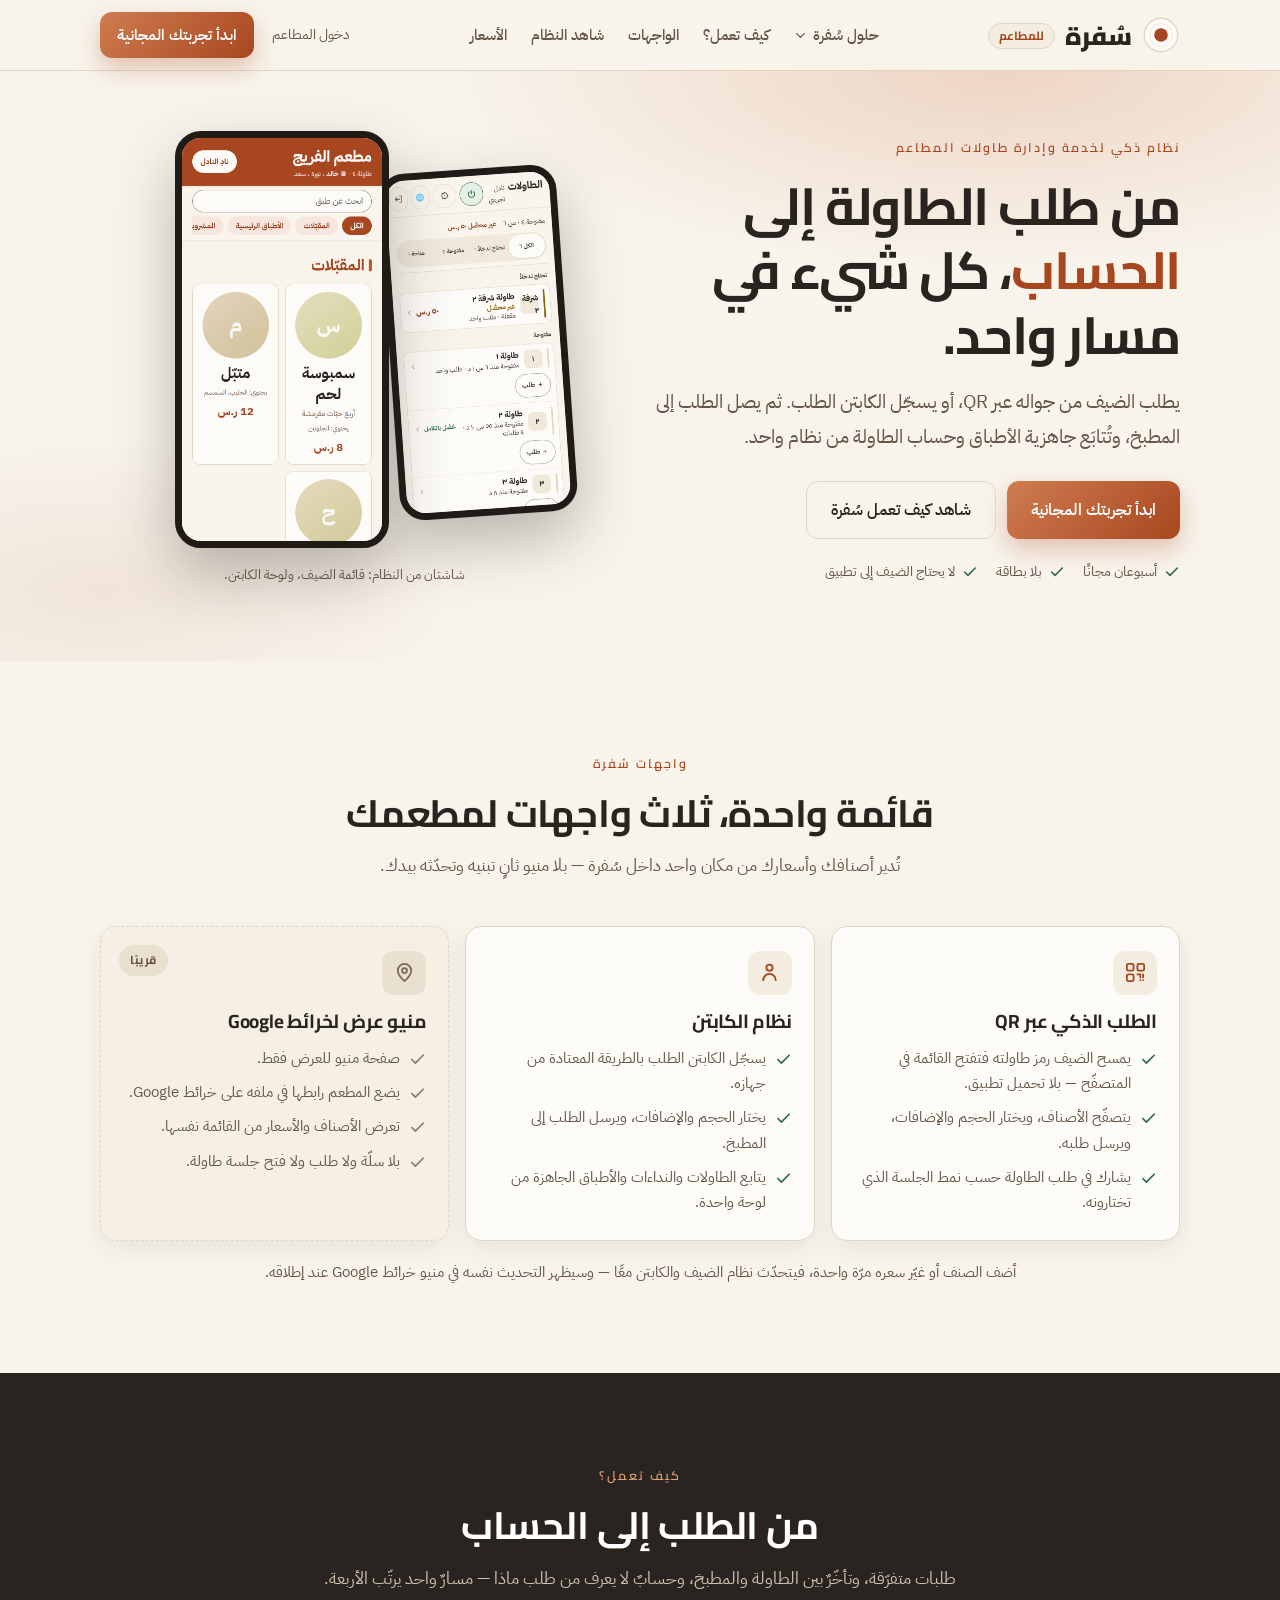
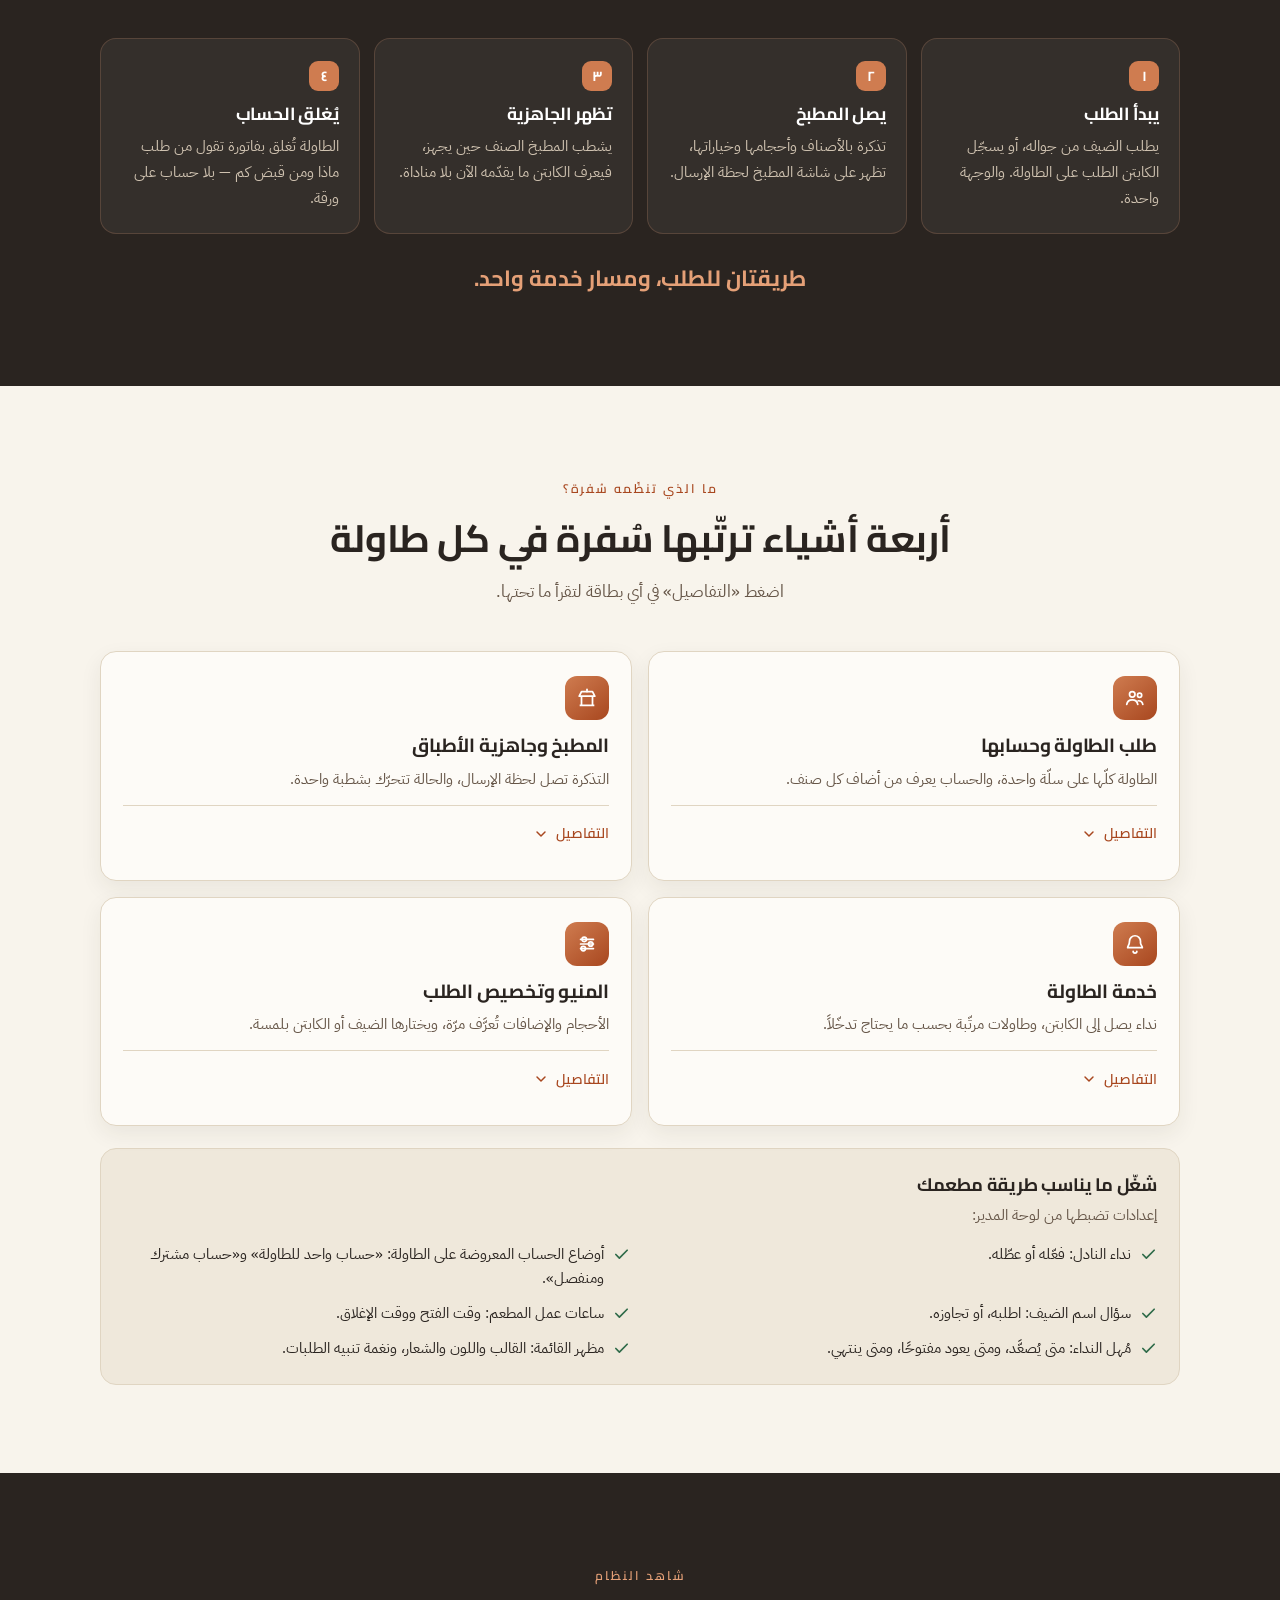
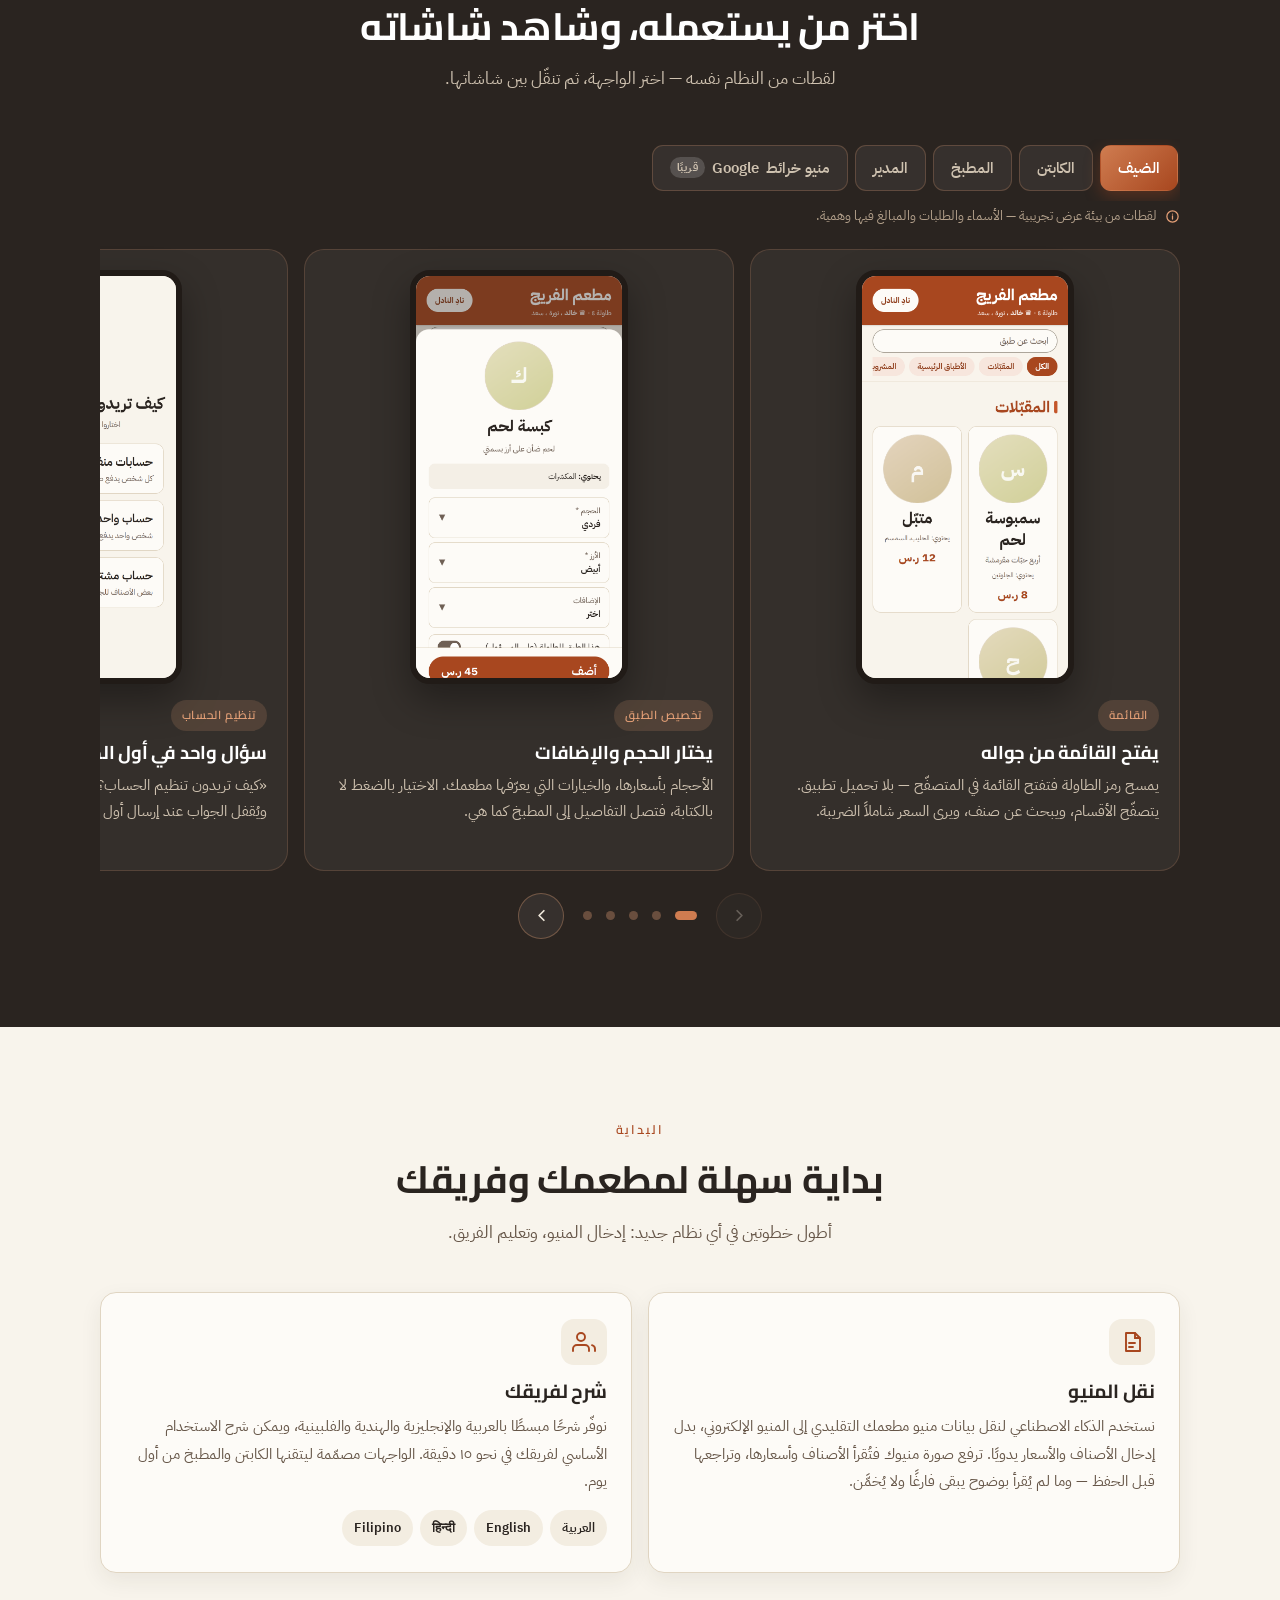
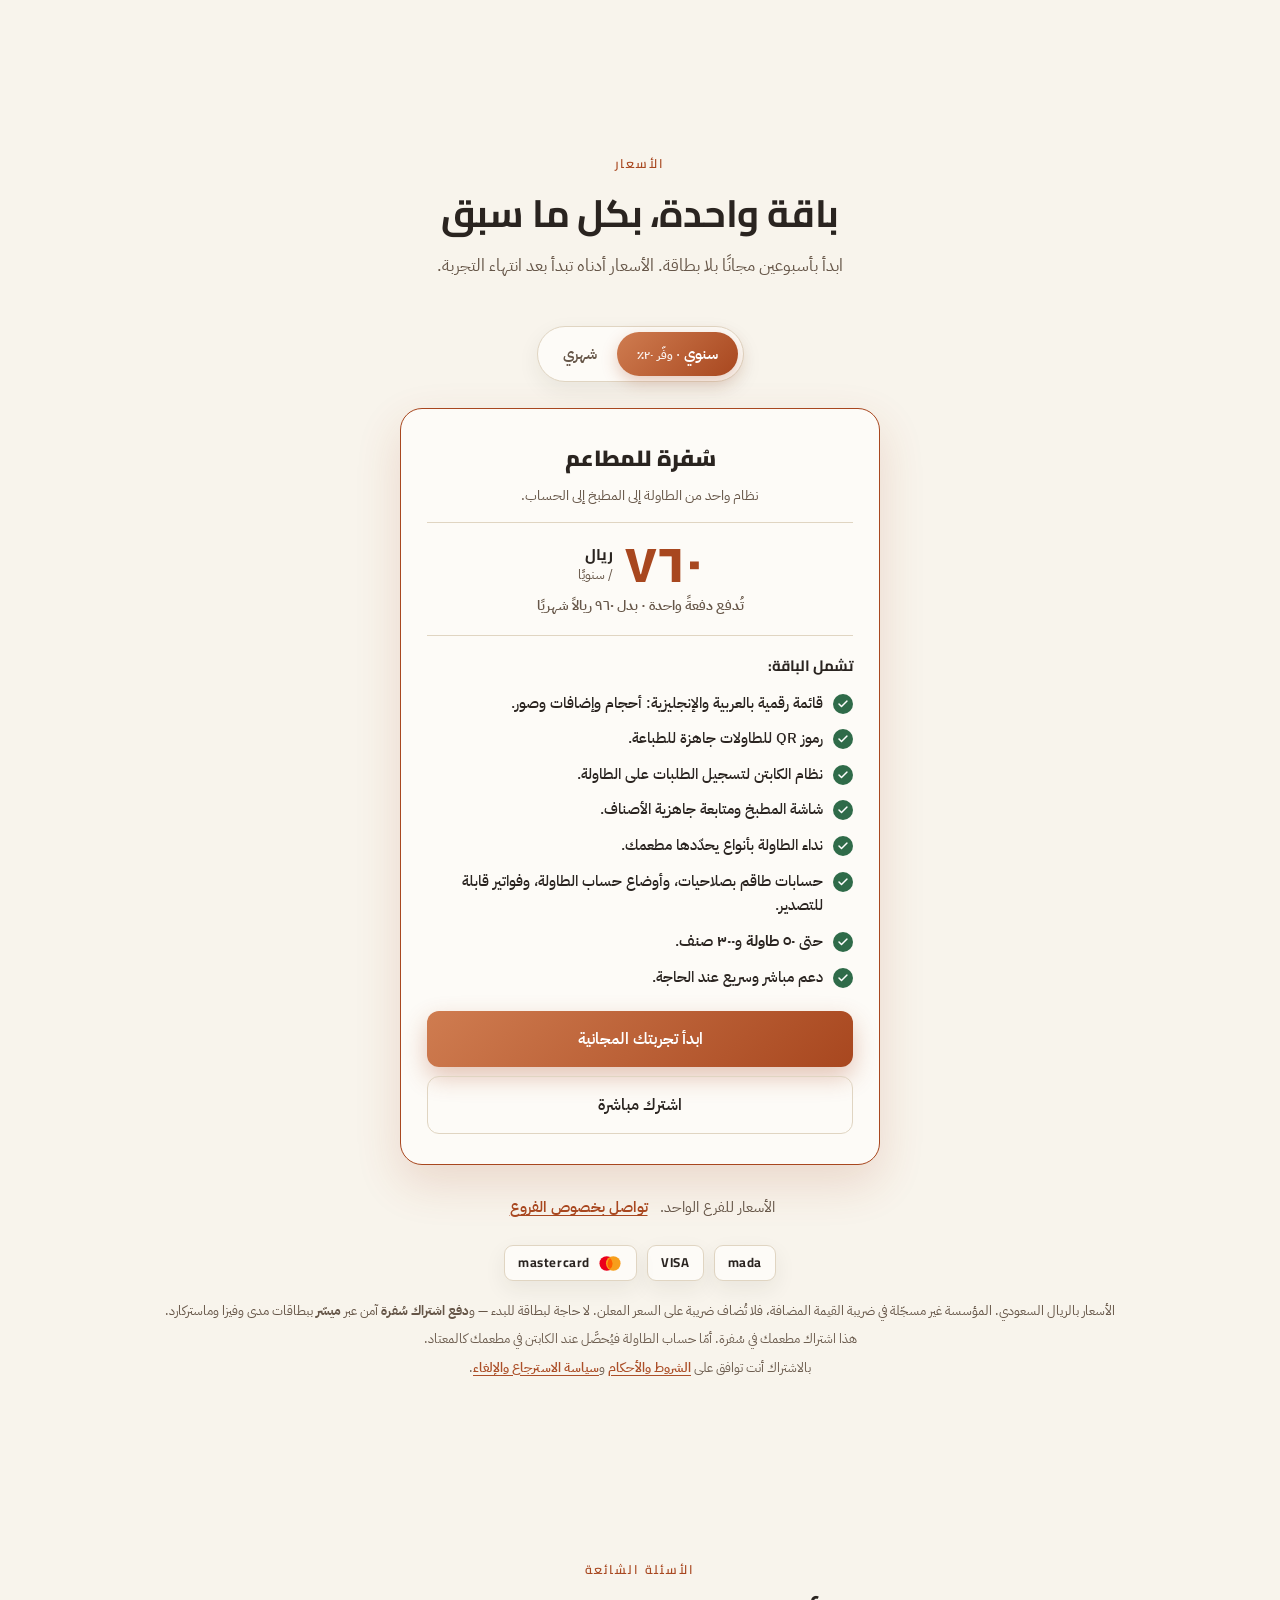
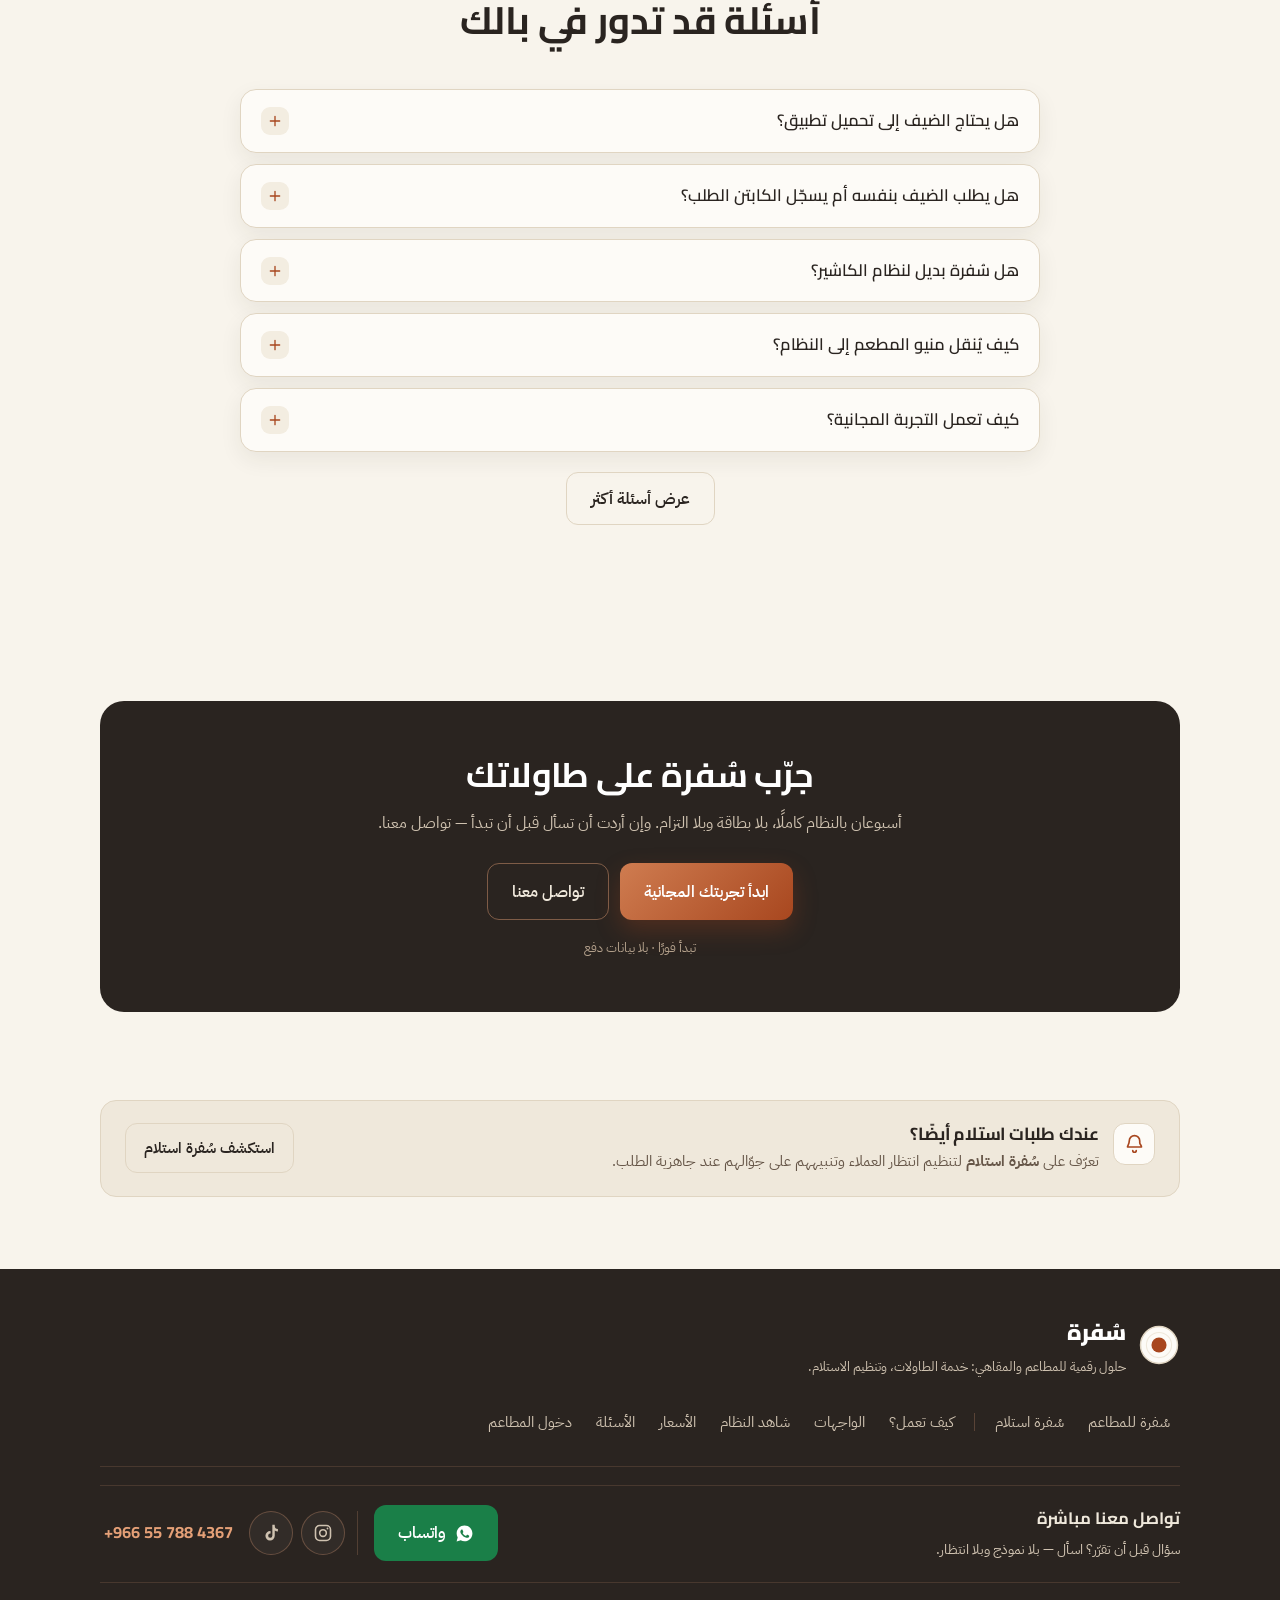
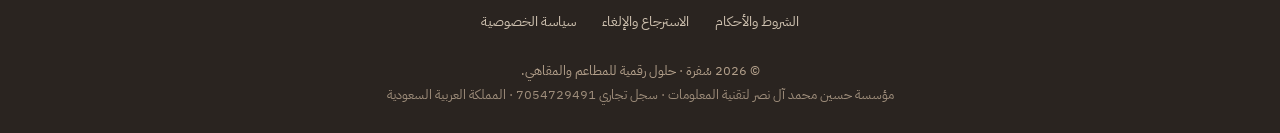
==== commit 35ddd483: "إنستغرام وتيك توك بجانب الواتساب — ونداءٌ أقصر يُبقي الترويسة داخل الشاشة دائرتان بأيقونتيهما في تذي" ====
--- a/index.html
+++ b/index.html
@@ -196,7 +196,7 @@
     </nav>
     <div class="nav-cta">
       <a class="nav-login" href="https://app.alsufr.com/" data-ad-events="login_click">دخول المطاعم</a>
-      <a href="https://app.alsufr.com/signup" class="btn btn-gold" data-ad-events="free_trial_click landing_to_app">ابدأ تجربتك المجانية</a>
+      <a href="https://app.alsufr.com/signup" class="btn btn-gold" data-ad-events="free_trial_click landing_to_app"><span class="cta-long">ابدأ تجربتك المجانية</span><span class="cta-short">جرّب مجانًا</span></a>
       <button type="button" class="menu-btn" aria-expanded="false" aria-controls="navLinks" aria-label="فتح القائمة">
         <svg viewBox="0 0 24 24" fill="none" stroke="currentColor" stroke-width="2" aria-hidden="true"><path d="M4 7h16M4 12h16M4 17h16" stroke-linecap="round"/></svg>
       </button>
@@ -719,6 +719,14 @@
           <svg viewBox="0 0 24 24" fill="currentColor" aria-hidden="true"><path d="M12.04 2c-5.5 0-9.96 4.46-9.96 9.96 0 1.76.46 3.45 1.33 4.95L2 22l5.25-1.38a9.9 9.9 0 0 0 4.79 1.22h.01c5.5 0 9.96-4.46 9.96-9.96S17.54 2 12.04 2zm5.8 14.06c-.24.68-1.42 1.32-1.95 1.36-.5.05-.98.23-3.3-.69-2.78-1.1-4.55-3.95-4.69-4.13-.14-.18-1.13-1.5-1.13-2.86s.71-2.03.96-2.31c.25-.28.55-.35.73-.35.18 0 .37 0 .53.01.17.01.4-.06.62.48.24.57.81 1.96.88 2.1.07.14.12.31.02.49-.09.18-.14.29-.28.45-.14.16-.29.36-.42.48-.14.14-.28.29-.12.57.16.28.72 1.18 1.54 1.91 1.06.95 1.96 1.24 2.24 1.38.28.14.44.12.6-.07.18-.21.69-.8.87-1.08.18-.28.37-.23.62-.14.25.09 1.6.75 1.87.89.28.14.46.21.53.32.07.12.07.66-.17 1.34z"/></svg>
           واتساب
         </a>
+        <div class="fc-social">
+          <a href="https://www.instagram.com/sufraqr/" target="_blank" rel="noopener" aria-label="سُفرة على إنستغرام" title="إنستغرام">
+            <svg viewBox="0 0 24 24" fill="none" stroke="currentColor" stroke-width="1.9" aria-hidden="true"><rect x="3" y="3" width="18" height="18" rx="5"/><circle cx="12" cy="12" r="4"/><circle cx="17.4" cy="6.6" r="1.1" fill="currentColor" stroke="none"/></svg>
+          </a>
+          <a href="https://www.tiktok.com/@alsufr" target="_blank" rel="noopener" aria-label="سُفرة على تيك توك" title="تيك توك">
+            <svg viewBox="0 0 24 24" fill="currentColor" aria-hidden="true"><path d="M16.5 2h-2.9v13.2a2.5 2.5 0 1 1-2.1-2.47V9.76a5.6 5.6 0 1 0 5 5.57V8.9a6.6 6.6 0 0 0 3.8 1.2V7.2a3.8 3.8 0 0 1-3.8-3.8V2z"/></svg>
+          </a>
+        </div>
         <a class="fc-num" id="phoneLink" href="#" dir="ltr">+966 55 788 4367</a>
       </div>
     </div>
--- a/assets/site.css
+++ b/assets/site.css
@@ -349,3 +349,32 @@
 @media(max-width:620px){
   .flow{grid-template-columns:1fr}
 }
+
+/* ── حسابات التواصل في التذييل ────────────────────────────────────────
+   إنستغرام وتيك توك دائرتان بجانب زرّ الواتساب — أيقونتان بلا نصّ لأن
+   الشكل يُعرف من بُعد، والاسم في aria-label لقارئ الشاشة. وحدٌّ خفيف
+   يفصلهما عن زرّ الواتساب فلا يُقرأ الثلاثة زرًّا واحدًا. */
+.fc-social{display:flex;align-items:center;gap:8px;padding-inline-start:12px;
+  margin-inline-start:4px;border-inline-start:1px solid rgba(229,160,119,.22)}
+.fc-social a{width:44px;height:44px;border-radius:50%;display:inline-flex;
+  align-items:center;justify-content:center;color:var(--on-dark-soft);
+  border:1px solid rgba(229,160,119,.30);background:rgba(255,255,255,.04);
+  transition:color .15s,background .15s,border-color .15s}
+.fc-social a:hover{color:#fff;background:rgba(229,160,119,.16);border-color:rgba(229,160,119,.55)}
+.fc-social svg{width:20px;height:20px}
+@media(max-width:620px){
+  .fc-social{padding-inline-start:8px;margin-inline-start:0}
+}
+
+/* ── ترويسة الجوال: نداءٌ أقصر كي تتّسع ────────────────────────────────
+   الشعار وشارة المنتج ونداء التجربة وزرّ القائمة على سطرٍ واحد عرضه ٣٣٥ن
+   في جوّالٍ ٣٧٥ن — و«ابدأ تجربتك المجانية» وحدها ١٤٨ن فتدفع الصفّ خارج
+   الشاشة وتُحدث تمريرًا أفقيًا. فالنصّ يقصر على الضيّق، والوجهة واحدة. */
+.cta-short{display:none}
+@media(max-width:620px){
+  .cta-long{display:none}
+  .cta-short{display:inline}
+  .nav .brand{gap:9px}
+  .brand-tag{font-size:11.5px;padding:5px 9px}
+  header .nav-cta .btn-gold{padding:12px 15px;font-size:14px}
+}
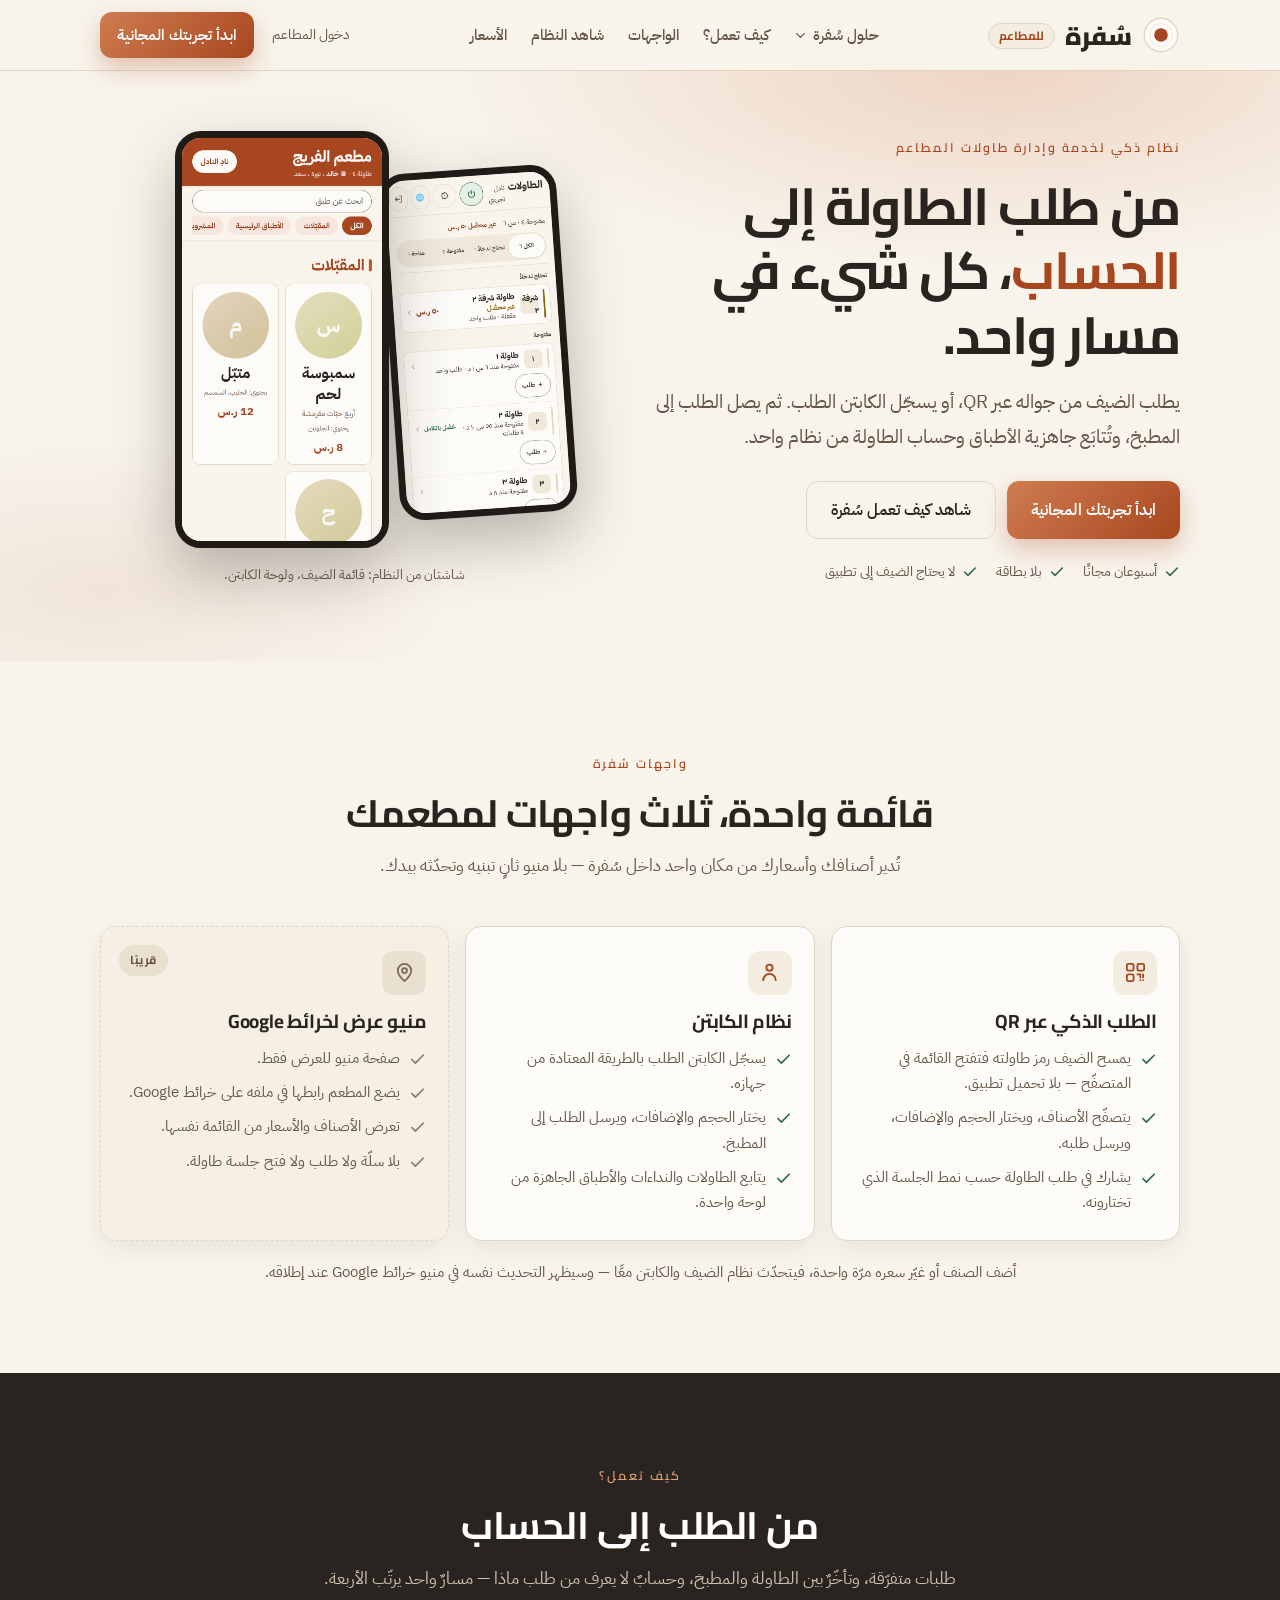
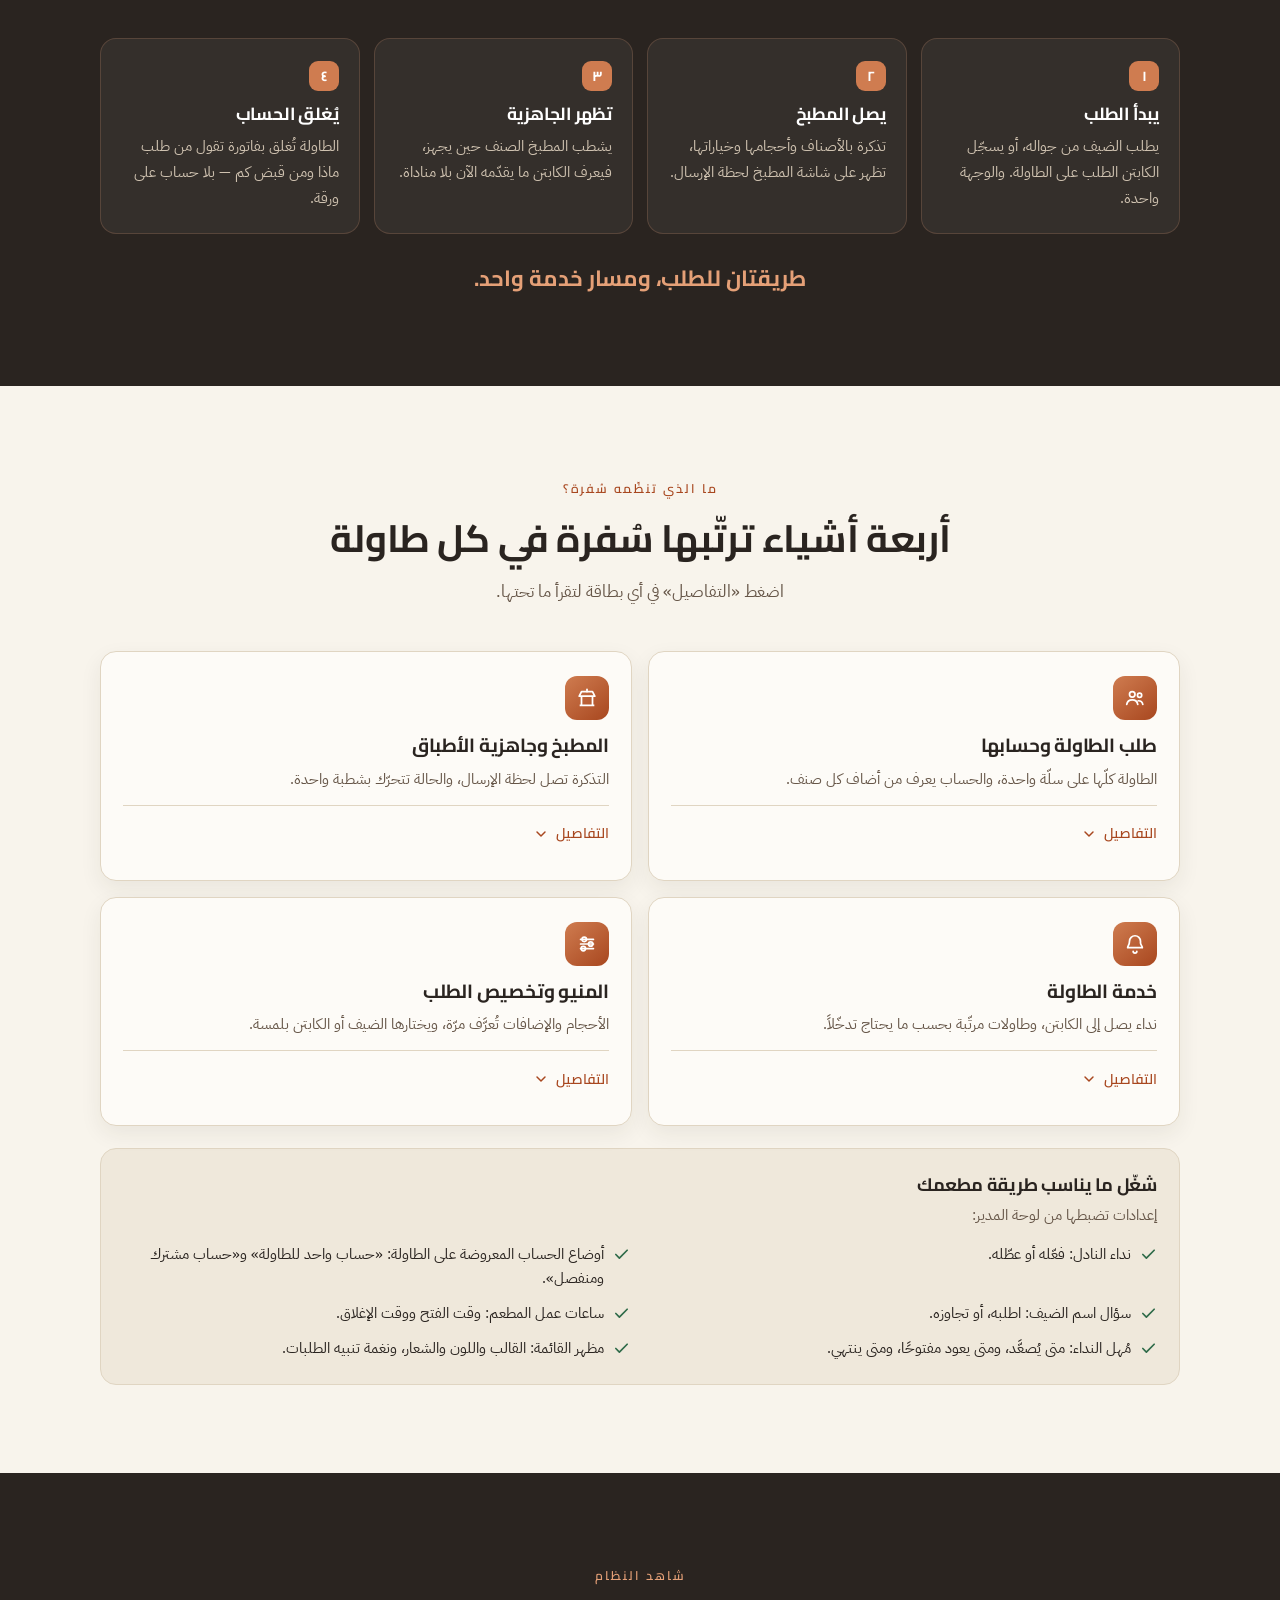
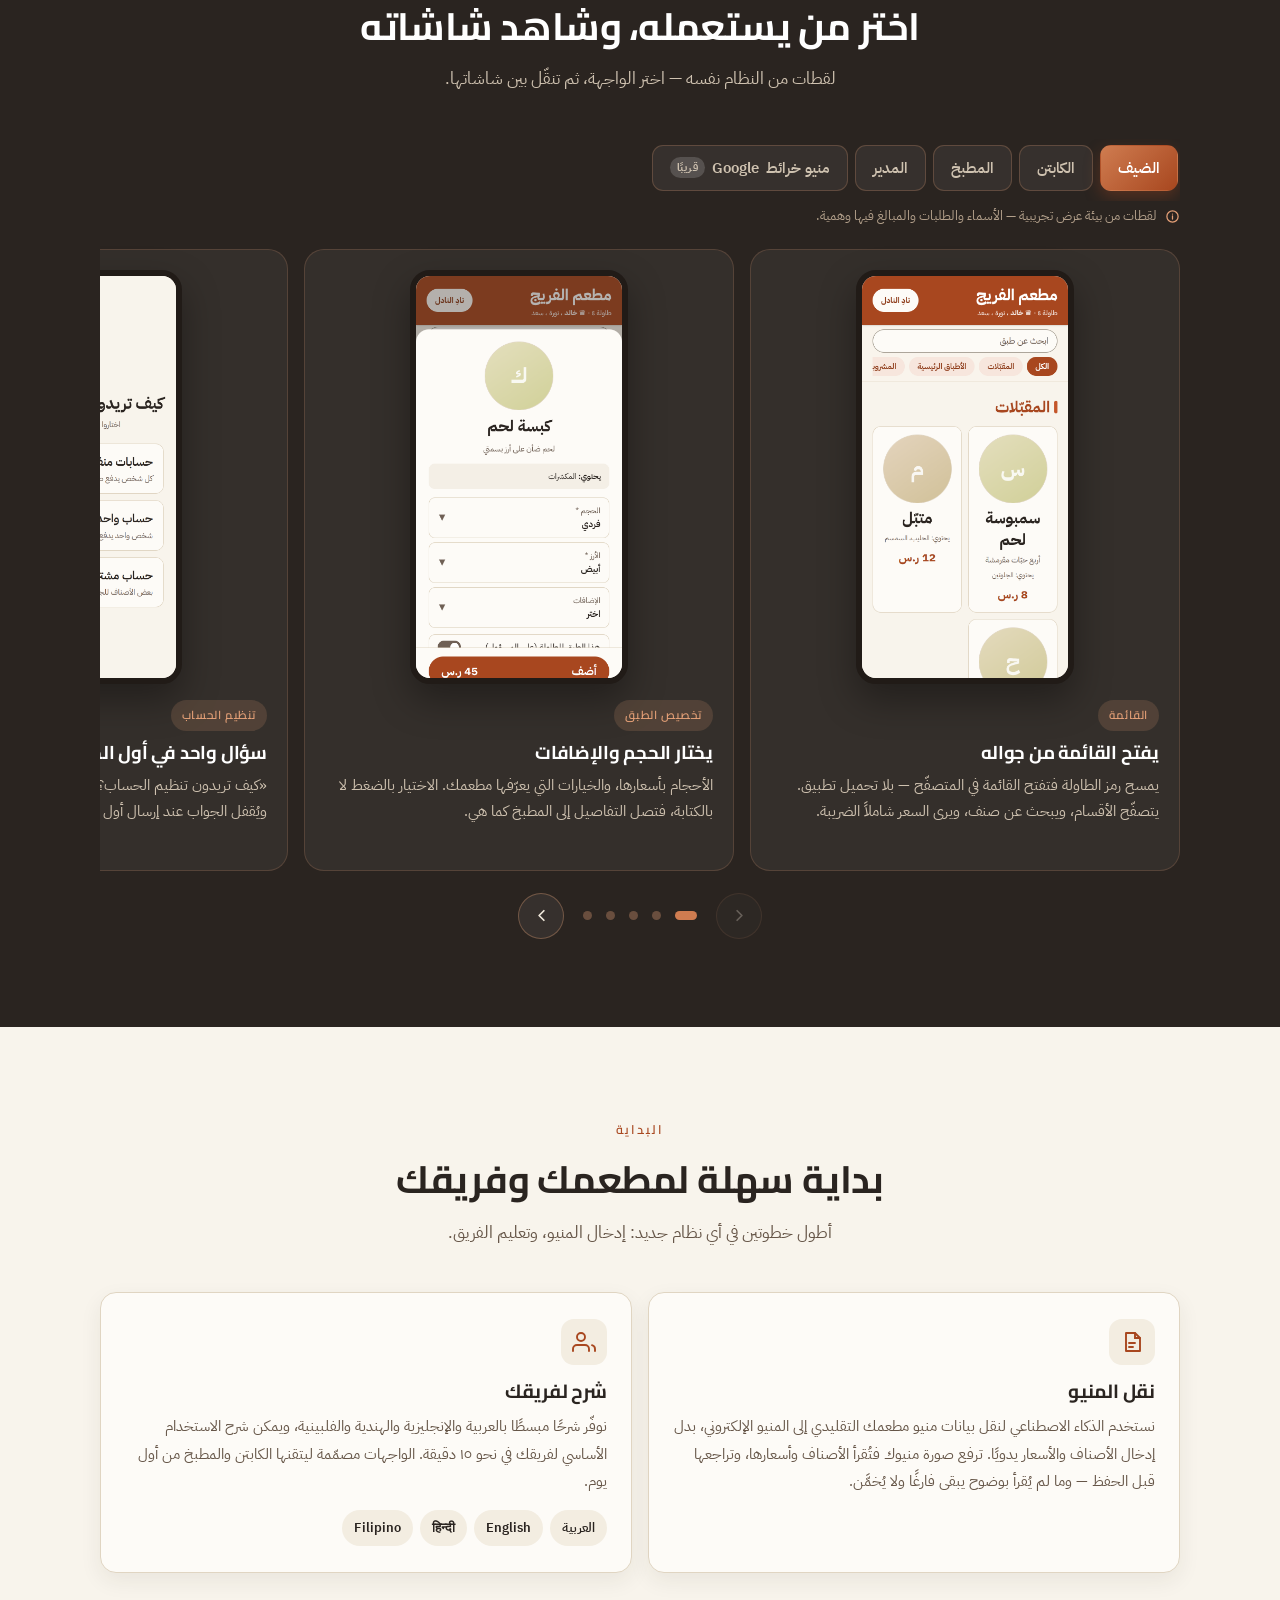
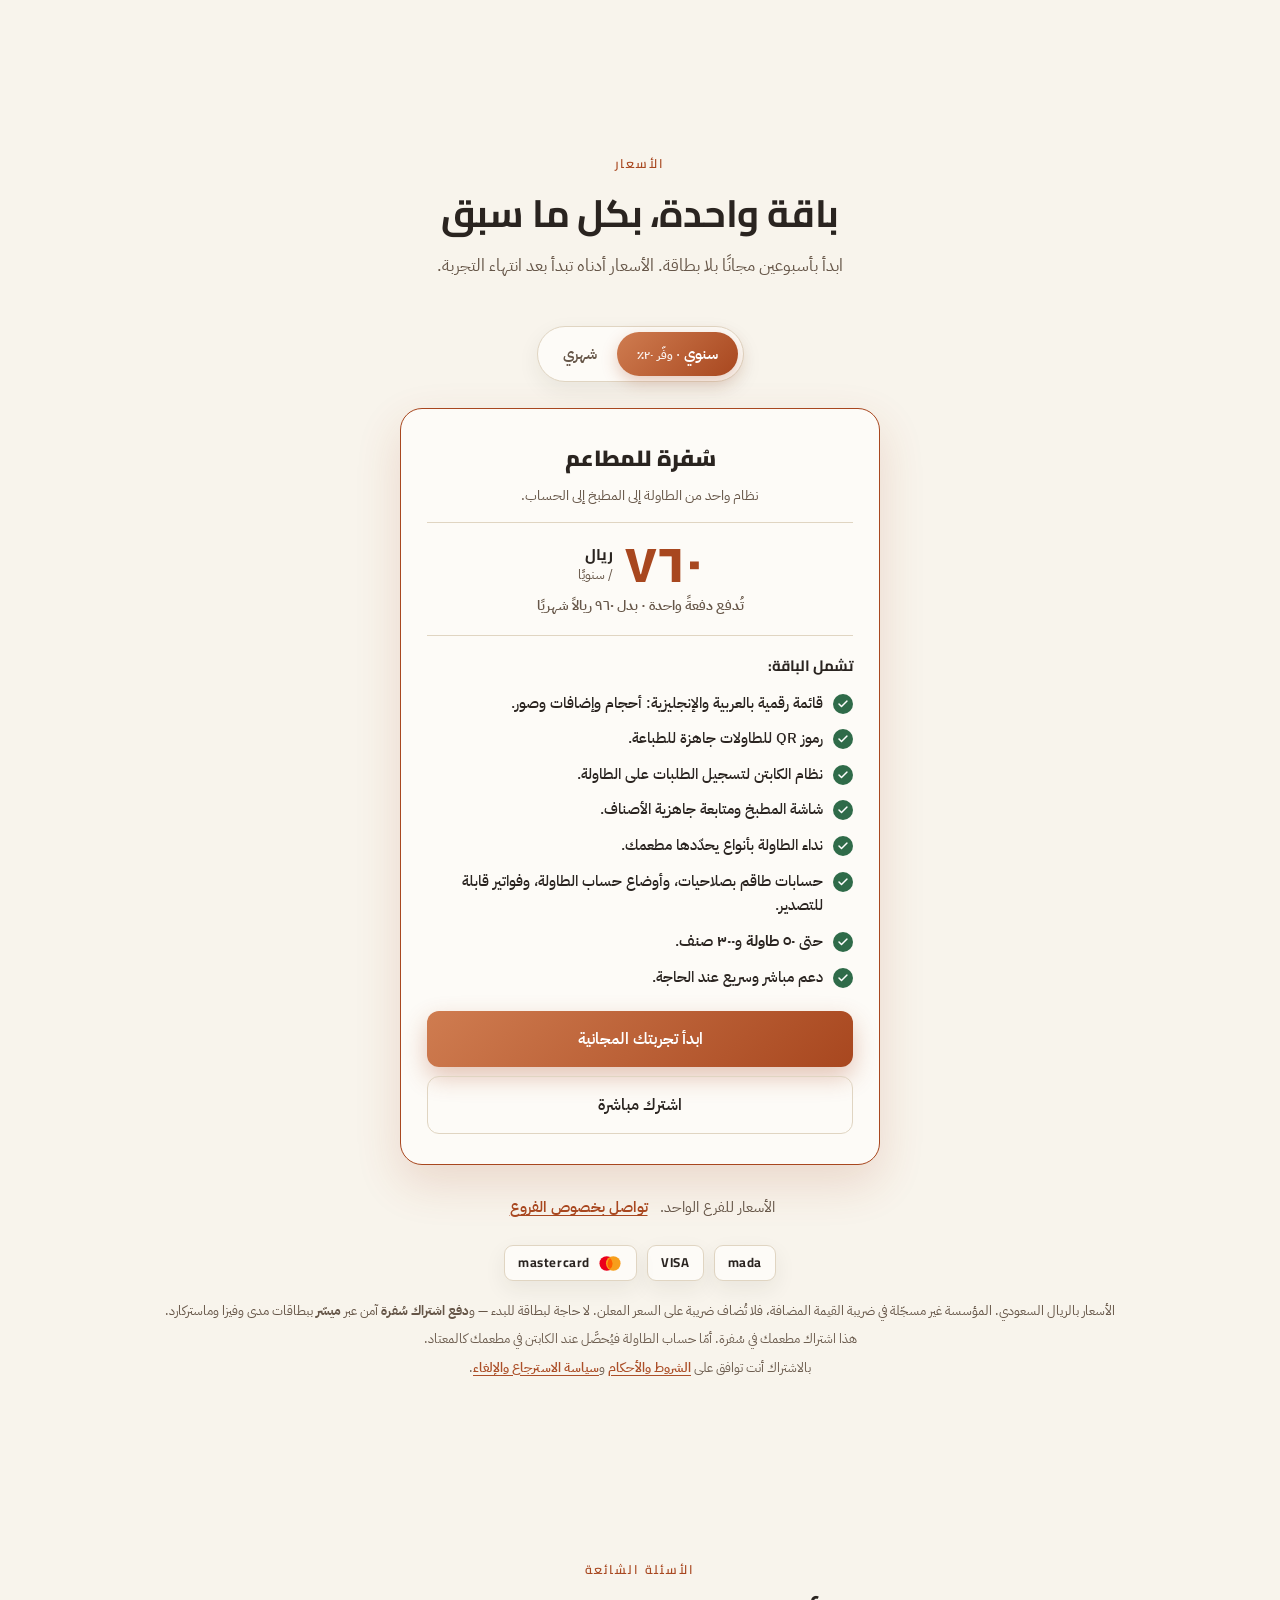
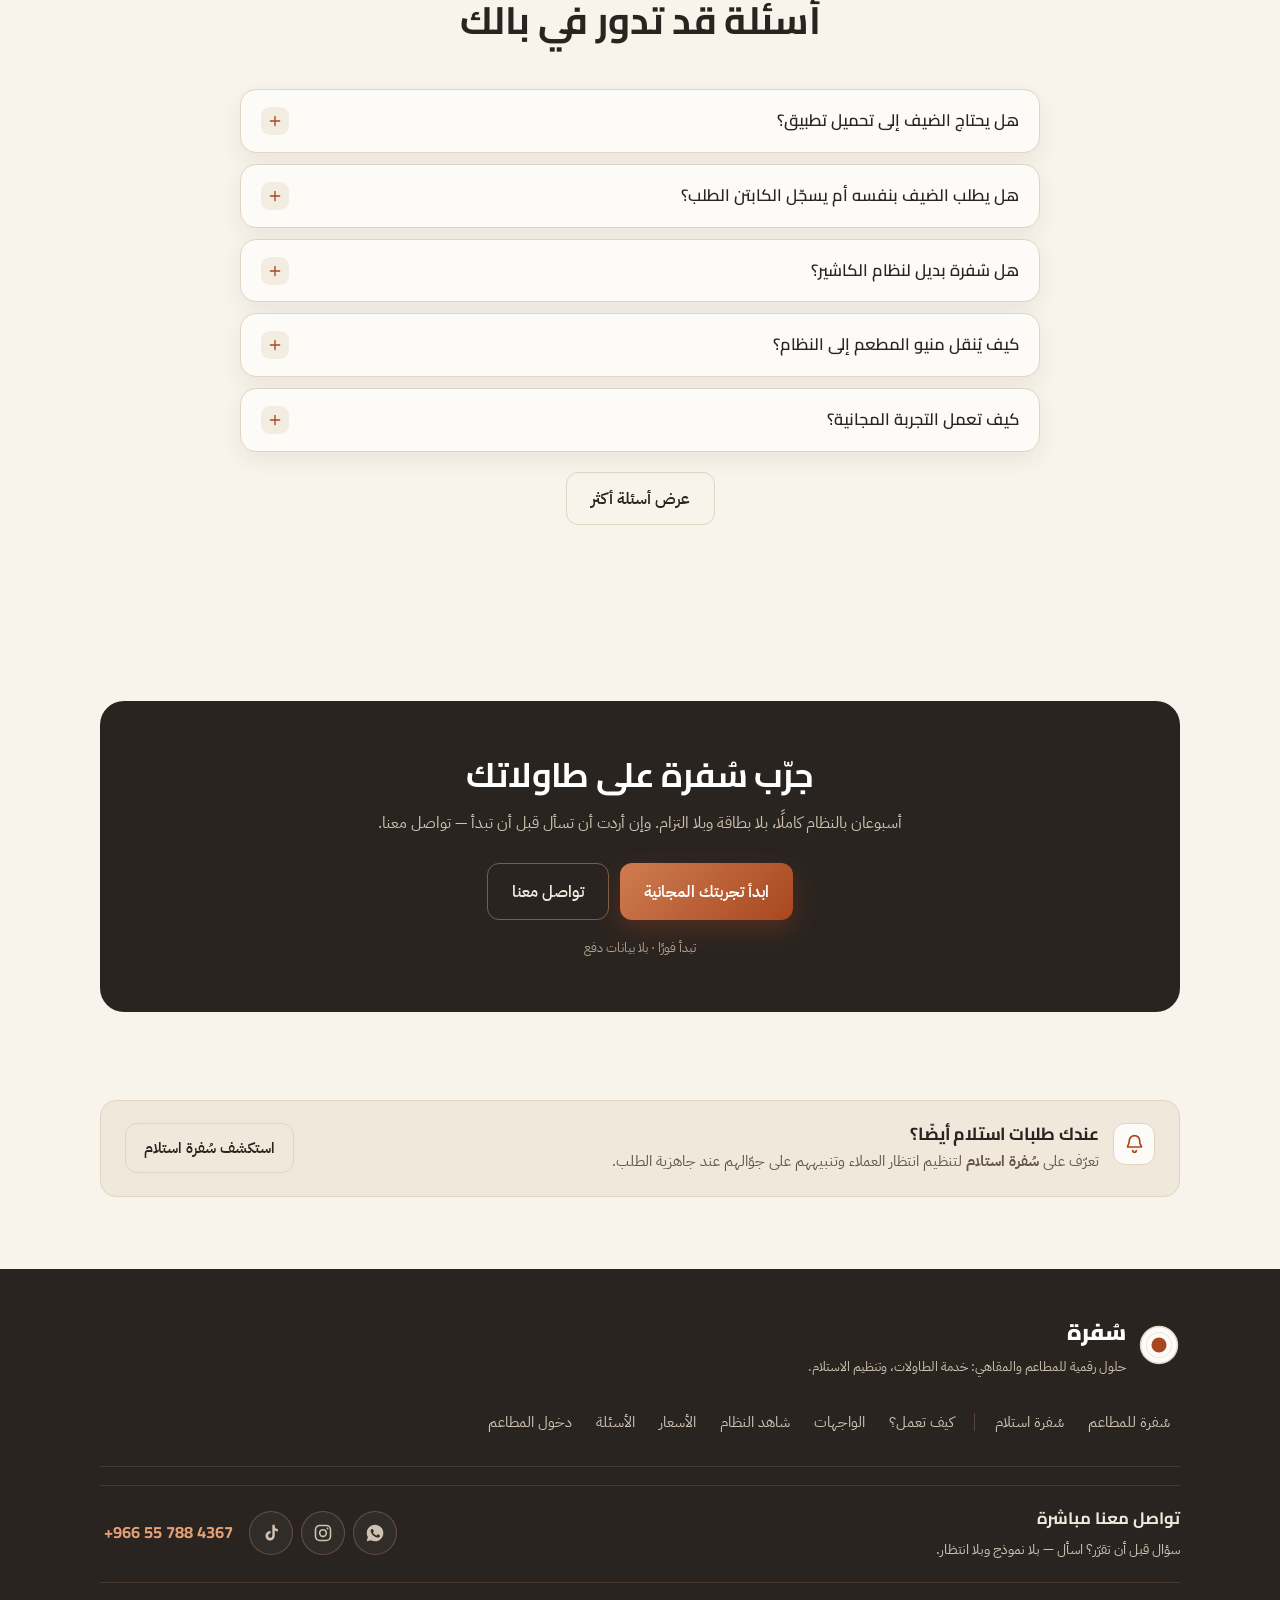
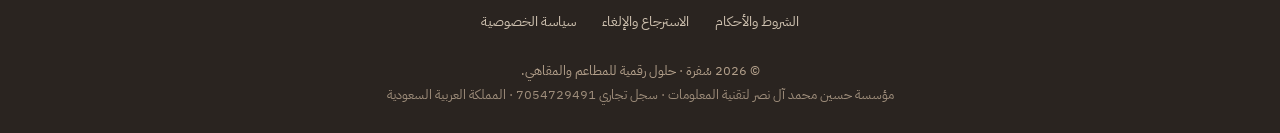
==== commit 8563b7fe: "واتساب دائرةٌ كأختيها — ثلاثةُ أبوابٍ بهيئةٍ واحدة زرّ الواتساب الأخضر صار دائرةً ٤٤ن بحدٍّ وخلفيةٍ " ====
--- a/index.html
+++ b/index.html
@@ -715,11 +715,10 @@
         <p class="fc-sub">سؤال قبل أن تقرّر؟ اسأل — بلا نموذج وبلا انتظار.</p>
       </div>
       <div class="fc-actions">
-        <a class="btn btn-wa wa-link" href="#" target="_blank" rel="noopener">
-          <svg viewBox="0 0 24 24" fill="currentColor" aria-hidden="true"><path d="M12.04 2c-5.5 0-9.96 4.46-9.96 9.96 0 1.76.46 3.45 1.33 4.95L2 22l5.25-1.38a9.9 9.9 0 0 0 4.79 1.22h.01c5.5 0 9.96-4.46 9.96-9.96S17.54 2 12.04 2zm5.8 14.06c-.24.68-1.42 1.32-1.95 1.36-.5.05-.98.23-3.3-.69-2.78-1.1-4.55-3.95-4.69-4.13-.14-.18-1.13-1.5-1.13-2.86s.71-2.03.96-2.31c.25-.28.55-.35.73-.35.18 0 .37 0 .53.01.17.01.4-.06.62.48.24.57.81 1.96.88 2.1.07.14.12.31.02.49-.09.18-.14.29-.28.45-.14.16-.29.36-.42.48-.14.14-.28.29-.12.57.16.28.72 1.18 1.54 1.91 1.06.95 1.96 1.24 2.24 1.38.28.14.44.12.6-.07.18-.21.69-.8.87-1.08.18-.28.37-.23.62-.14.25.09 1.6.75 1.87.89.28.14.46.21.53.32.07.12.07.66-.17 1.34z"/></svg>
-          واتساب
-        </a>
         <div class="fc-social">
+          <a class="wa-link" href="#" target="_blank" rel="noopener" aria-label="راسلنا على واتساب" title="واتساب">
+            <svg viewBox="0 0 24 24" fill="currentColor" aria-hidden="true"><path d="M12.04 2c-5.5 0-9.96 4.46-9.96 9.96 0 1.76.46 3.45 1.33 4.95L2 22l5.25-1.38a9.9 9.9 0 0 0 4.79 1.22h.01c5.5 0 9.96-4.46 9.96-9.96S17.54 2 12.04 2zm5.8 14.06c-.24.68-1.42 1.32-1.95 1.36-.5.05-.98.23-3.3-.69-2.78-1.1-4.55-3.95-4.69-4.13-.14-.18-1.13-1.5-1.13-2.86s.71-2.03.96-2.31c.25-.28.55-.35.73-.35.18 0 .37 0 .53.01.17.01.4-.06.62.48.24.57.81 1.96.88 2.1.07.14.12.31.02.49-.09.18-.14.29-.28.45-.14.16-.29.36-.42.48-.14.14-.28.29-.12.57.16.28.72 1.18 1.54 1.91 1.06.95 1.96 1.24 2.24 1.38.28.14.44.12.6-.07.18-.21.69-.8.87-1.08.18-.28.37-.23.62-.14.25.09 1.6.75 1.87.89.28.14.46.21.53.32.07.12.07.66-.17 1.34z"/></svg>
+          </a>
           <a href="https://www.instagram.com/sufraqr/" target="_blank" rel="noopener" aria-label="سُفرة على إنستغرام" title="إنستغرام">
             <svg viewBox="0 0 24 24" fill="none" stroke="currentColor" stroke-width="1.9" aria-hidden="true"><rect x="3" y="3" width="18" height="18" rx="5"/><circle cx="12" cy="12" r="4"/><circle cx="17.4" cy="6.6" r="1.1" fill="currentColor" stroke="none"/></svg>
           </a>
--- a/assets/site.css
+++ b/assets/site.css
@@ -64,7 +64,6 @@
 .btn-line:hover{background:#f2ebdd}
 .on-oud .btn-line{border-color:rgba(229,160,119,.45);color:var(--on-dark)}
 .on-oud .btn-line:hover{background:rgba(229,160,119,.12)}
-.btn-wa{background:#1a7f48;color:#fff}
 .btn svg{width:19px;height:19px;flex:0 0 auto}
 .link-u{color:var(--brass);font-weight:600;text-decoration:underline;text-underline-offset:3px;
   display:inline-flex;align-items:center;padding:8px 4px;min-height:44px}
@@ -350,21 +349,17 @@
   .flow{grid-template-columns:1fr}
 }
 
-/* ── حسابات التواصل في التذييل ────────────────────────────────────────
-   إنستغرام وتيك توك دائرتان بجانب زرّ الواتساب — أيقونتان بلا نصّ لأن
-   الشكل يُعرف من بُعد، والاسم في aria-label لقارئ الشاشة. وحدٌّ خفيف
-   يفصلهما عن زرّ الواتساب فلا يُقرأ الثلاثة زرًّا واحدًا. */
-.fc-social{display:flex;align-items:center;gap:8px;padding-inline-start:12px;
-  margin-inline-start:4px;border-inline-start:1px solid rgba(229,160,119,.22)}
+/* ── قنوات التواصل في التذييل ─────────────────────────────────────────
+   واتساب وإنستغرام وتيك توك: ثلاث دوائر بهيئةٍ واحدة، لأنها ثلاثة أبواب
+   إلى الشيء نفسه فلا يعلو بابٌ على أخيه. أيقوناتٌ بلا نصّ — الشكل يُعرف
+   من بُعد — والاسم في aria-label وtitle لمن لا يعرفه أو لا يبصره. */
+.fc-social{display:flex;align-items:center;gap:8px}
 .fc-social a{width:44px;height:44px;border-radius:50%;display:inline-flex;
   align-items:center;justify-content:center;color:var(--on-dark-soft);
   border:1px solid rgba(229,160,119,.30);background:rgba(255,255,255,.04);
   transition:color .15s,background .15s,border-color .15s}
 .fc-social a:hover{color:#fff;background:rgba(229,160,119,.16);border-color:rgba(229,160,119,.55)}
 .fc-social svg{width:20px;height:20px}
-@media(max-width:620px){
-  .fc-social{padding-inline-start:8px;margin-inline-start:0}
-}
 
 /* ── ترويسة الجوال: نداءٌ أقصر كي تتّسع ────────────────────────────────
    الشعار وشارة المنتج ونداء التجربة وزرّ القائمة على سطرٍ واحد عرضه ٣٣٥ن
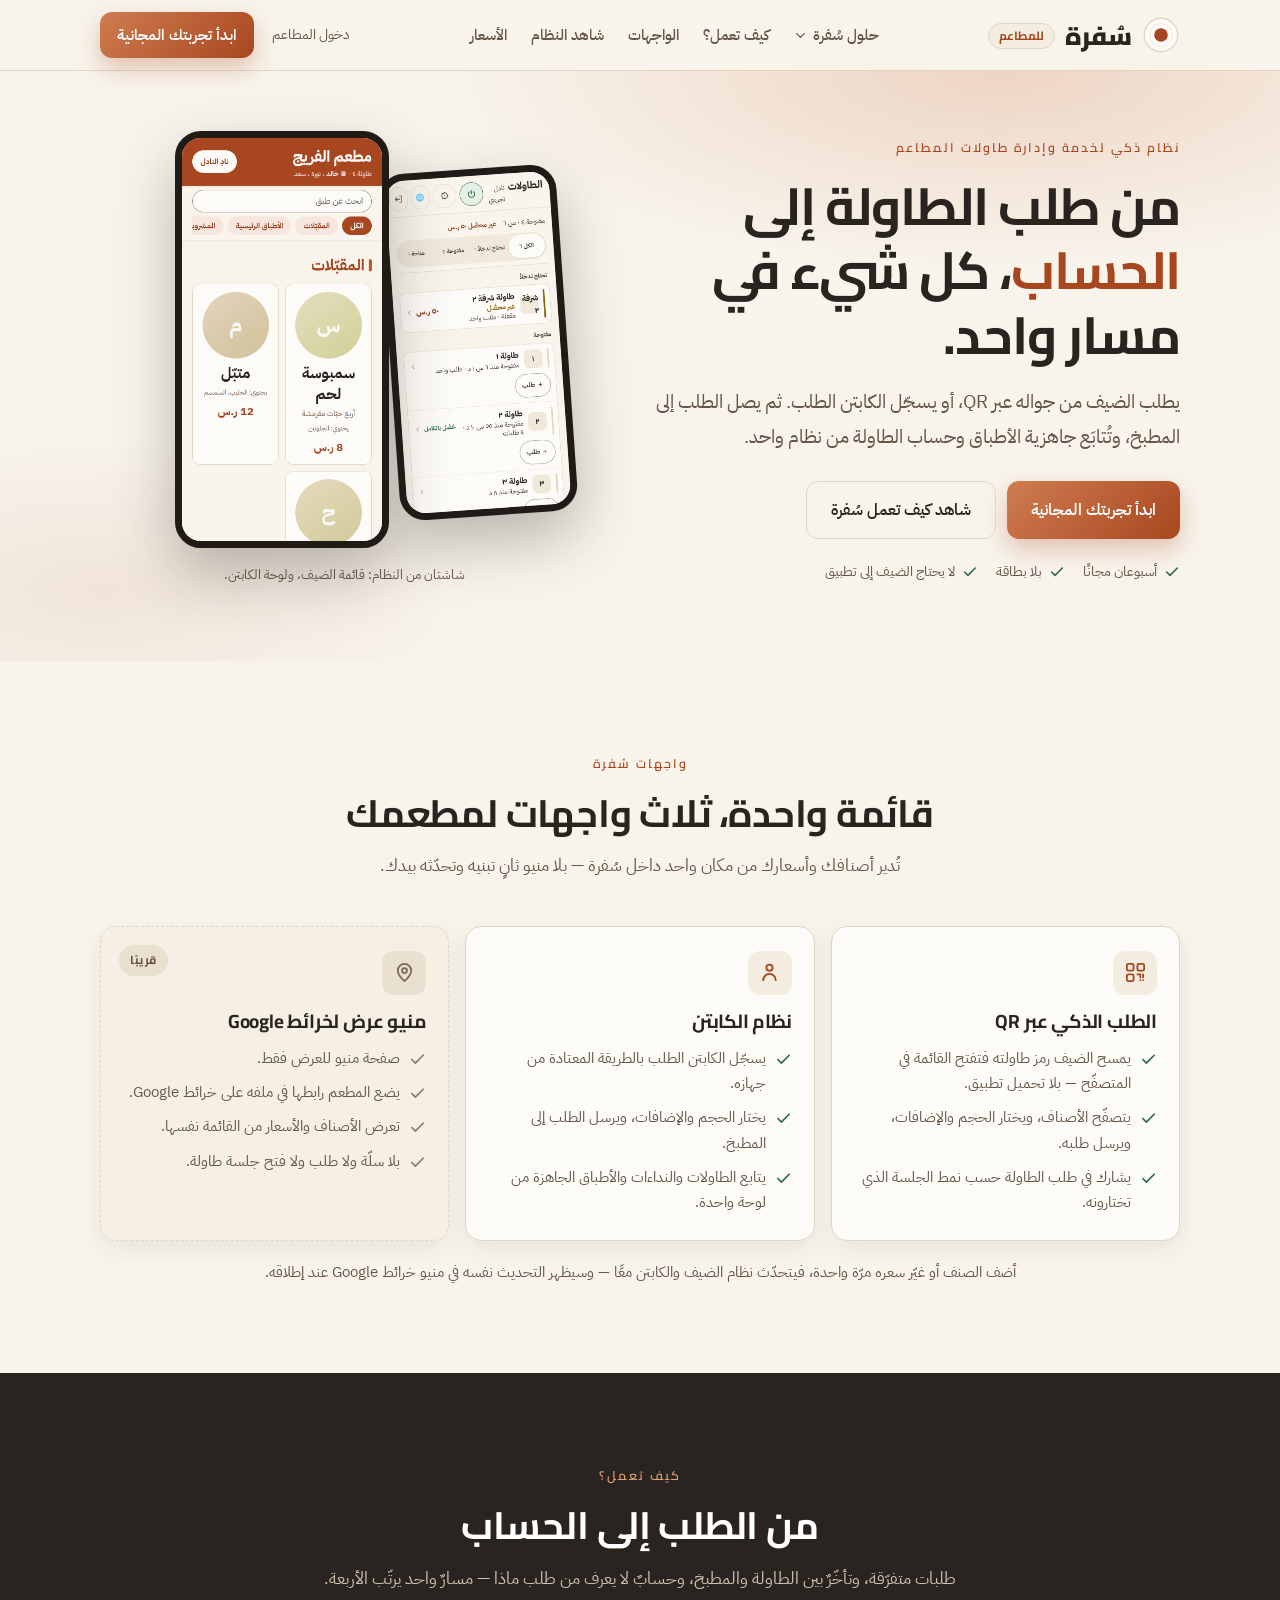
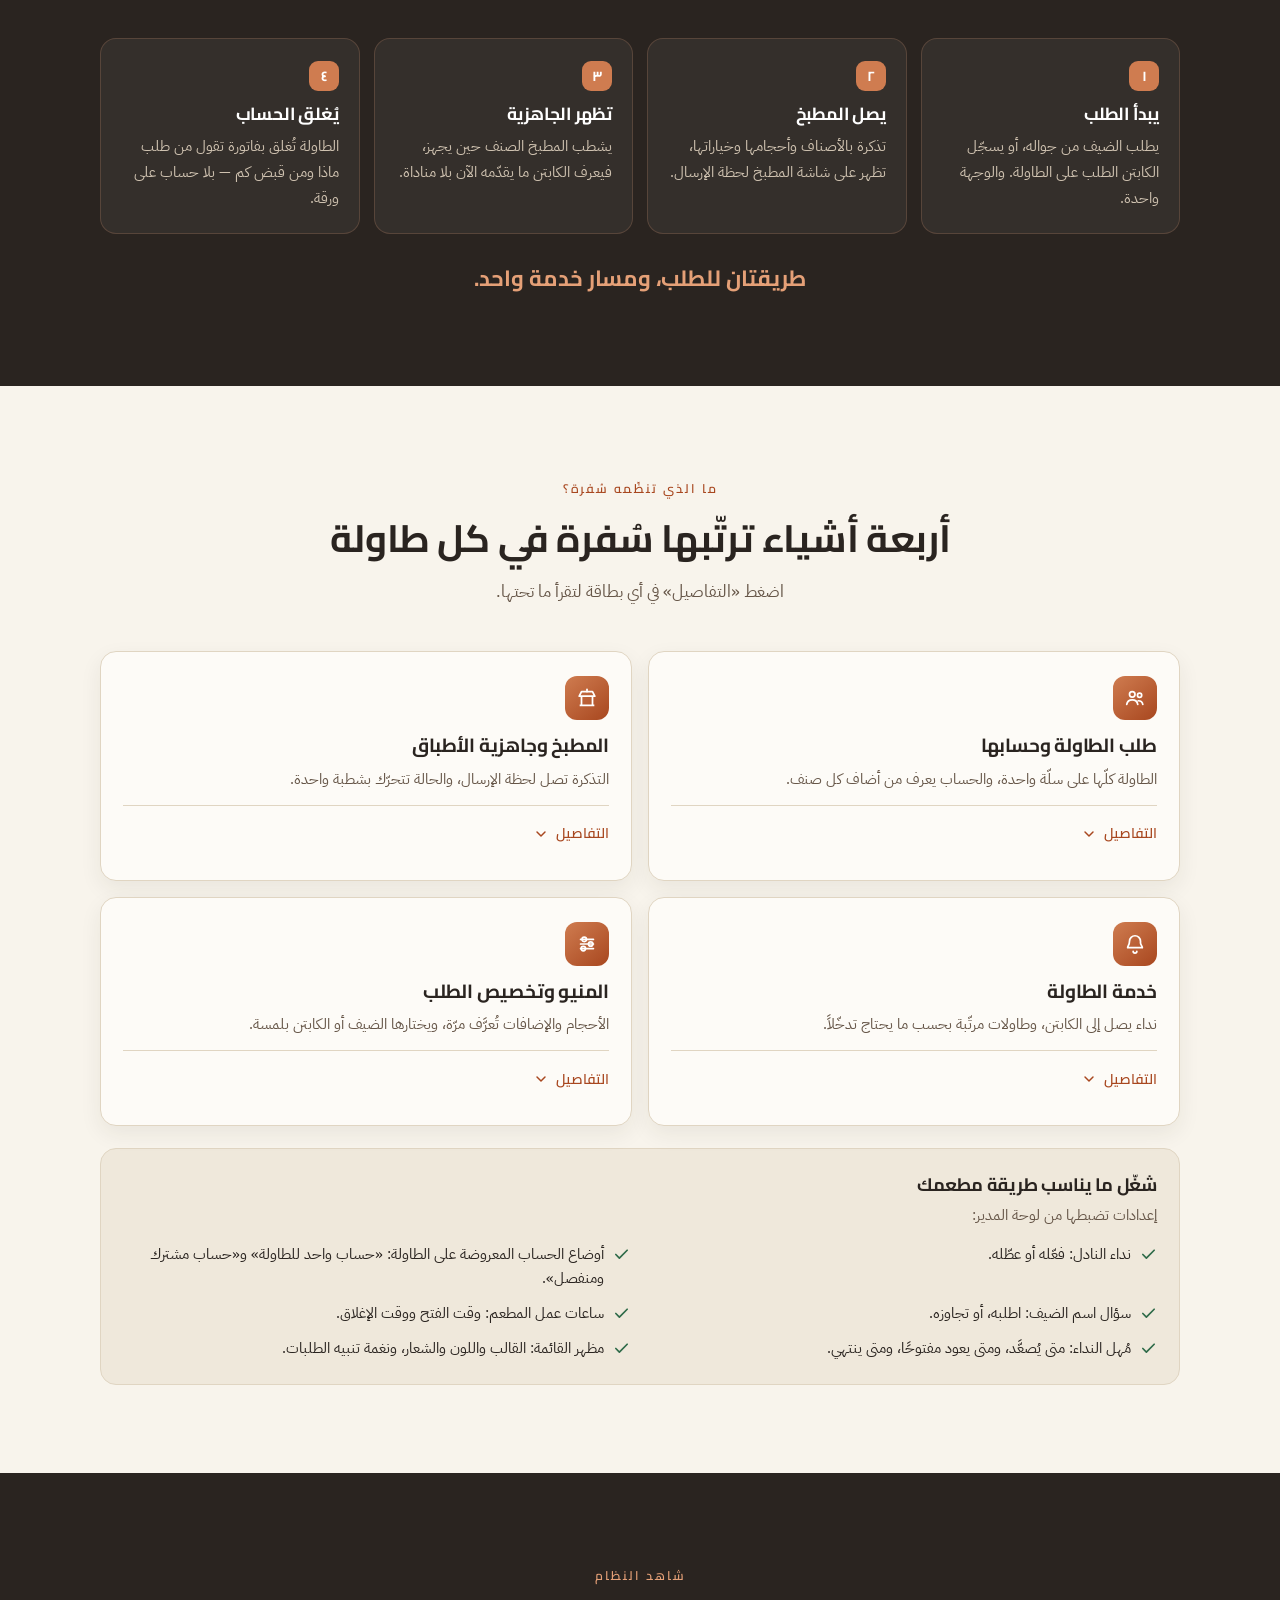
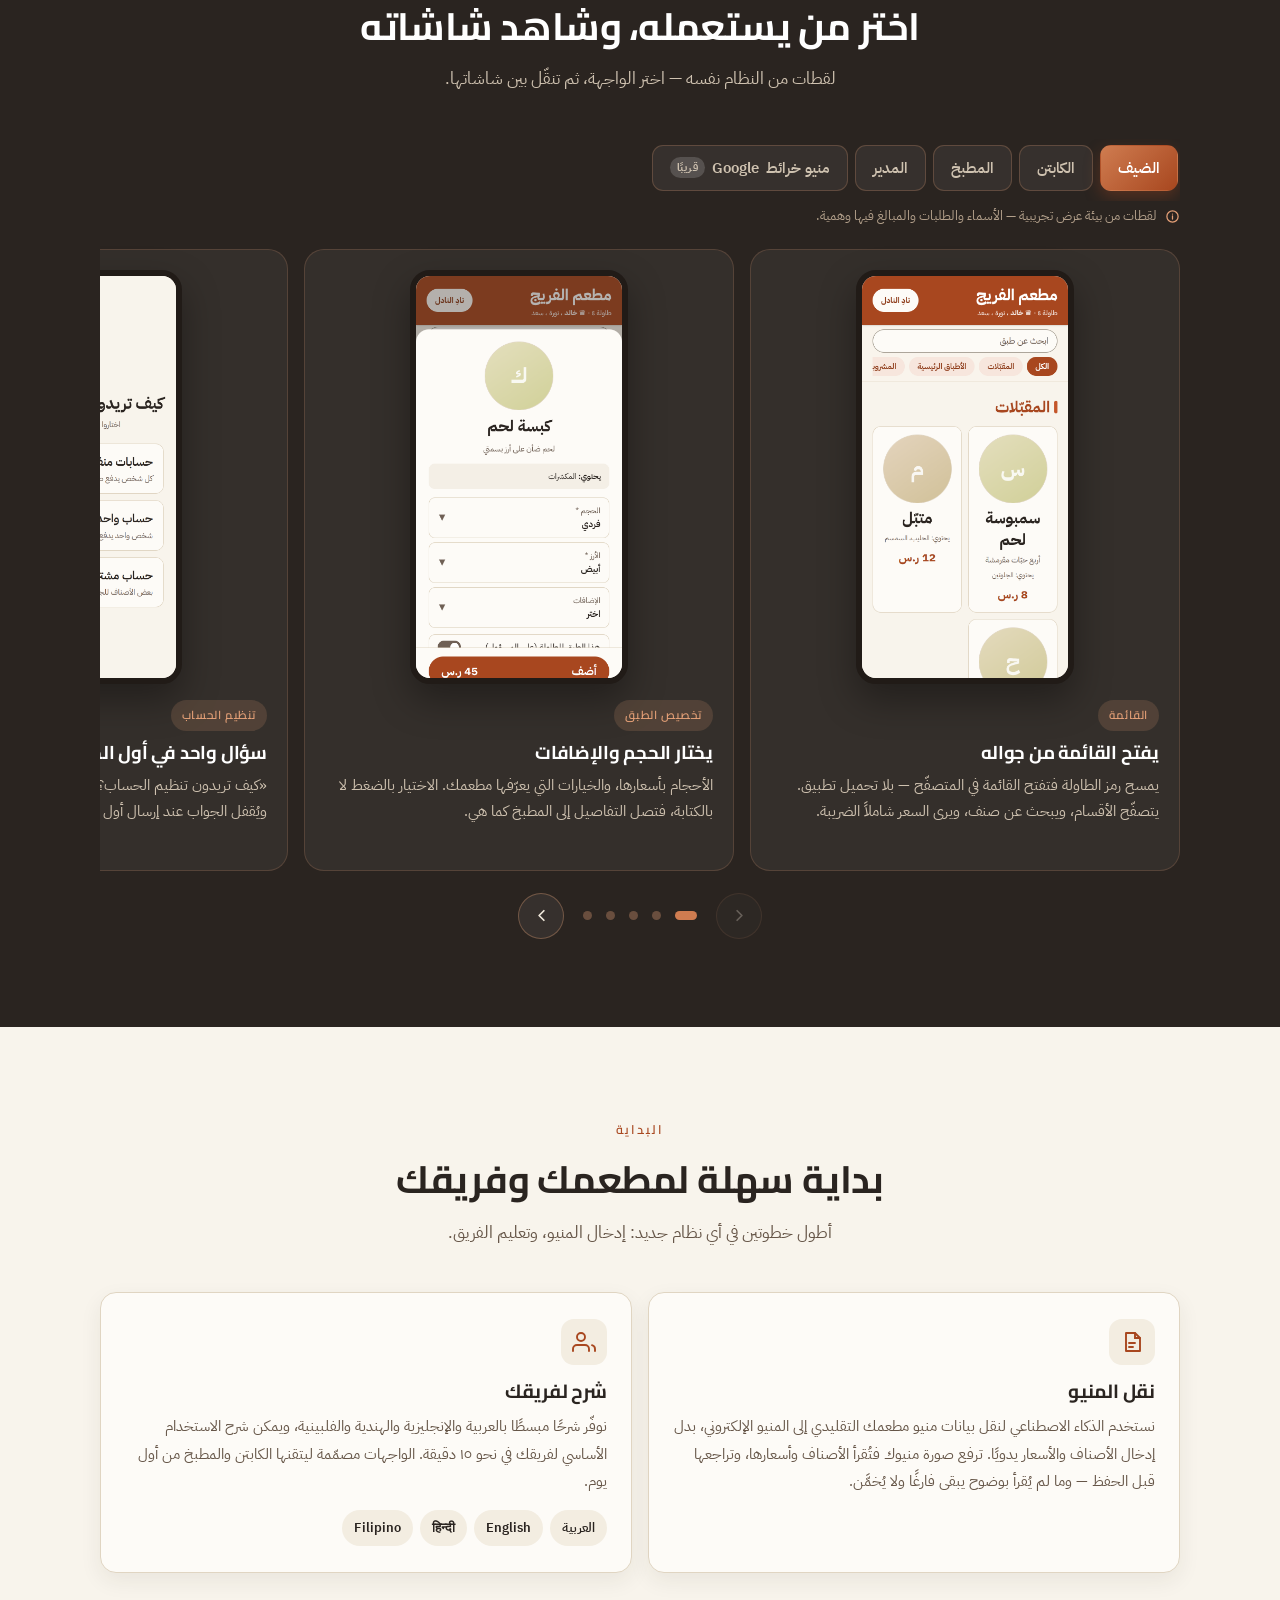
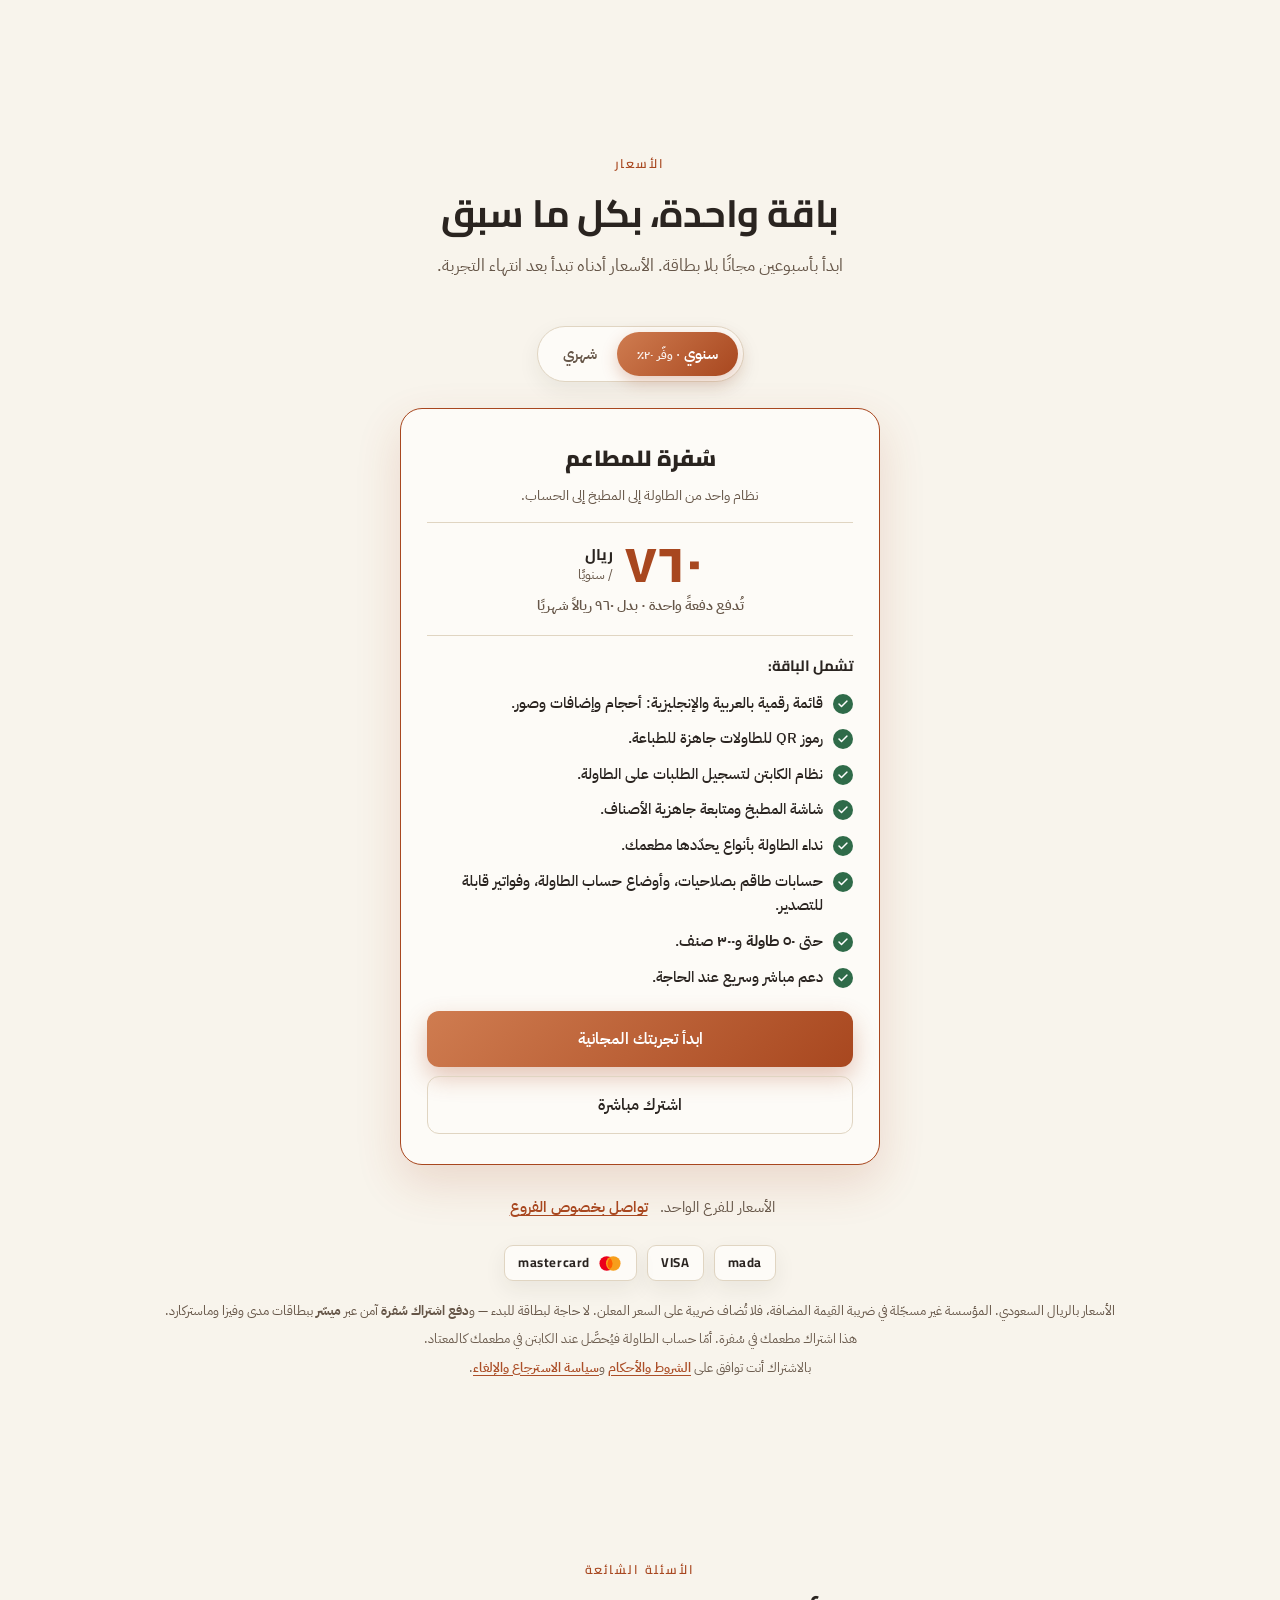
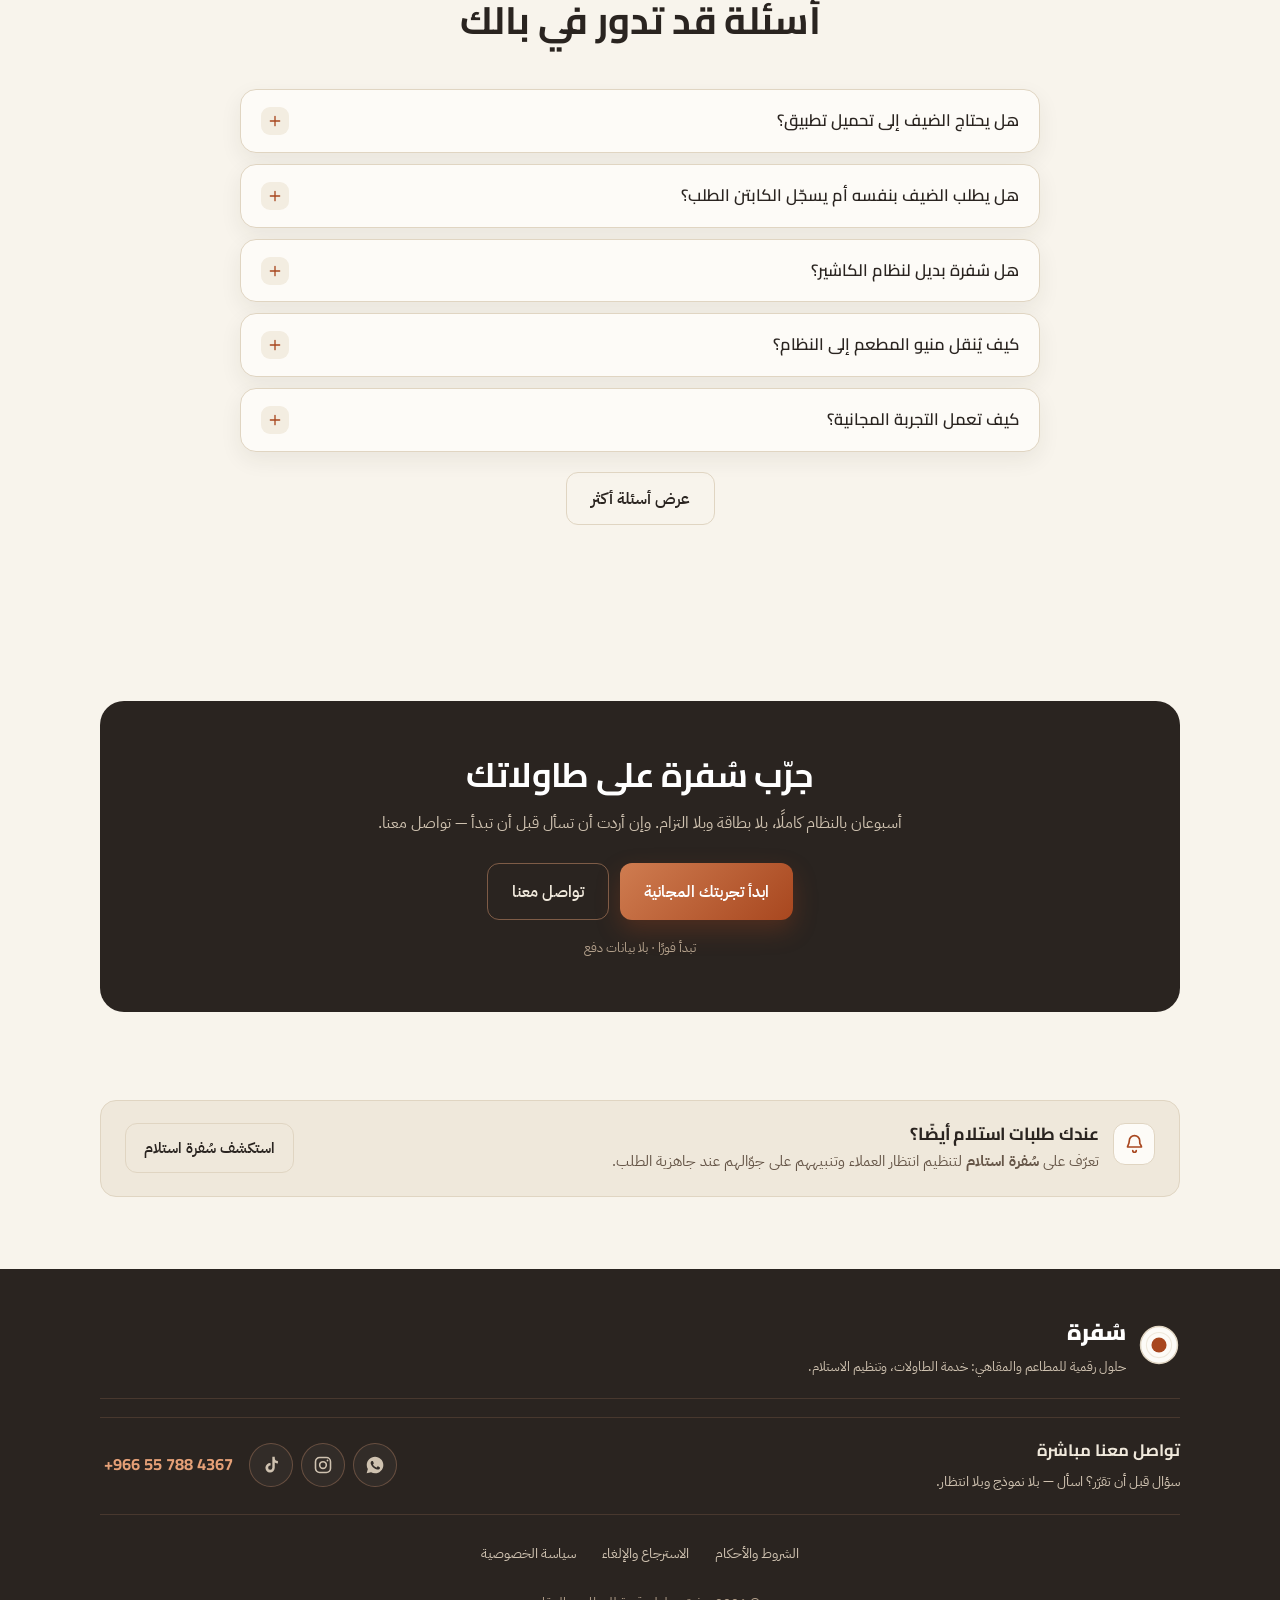
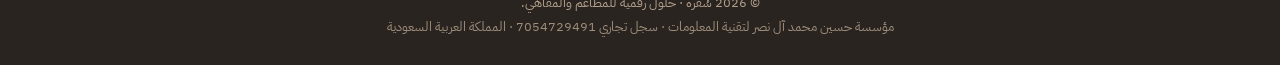
==== commit 81a961b5: "تذييلٌ يقول ثلاثةَ أشياء: كيف تصلنا، وما تقرأه قبل أن تدفع حُذف شريط روابط التذييل كلّه — أقسامُ الص" ====
--- a/index.html
+++ b/index.html
@@ -696,17 +696,6 @@
         </svg>
         <div><span class="bn">سُفرة</span><p>حلول رقمية للمطاعم والمقاهي: خدمة الطاولات، وتنظيم الاستلام.</p></div>
       </div>
-      <nav class="foot-links" aria-label="روابط التذييل">
-        <a href="/" aria-current="page">سُفرة للمطاعم</a>
-        <a href="/pickup">سُفرة استلام</a>
-        <span class="fl-sep" aria-hidden="true"></span>
-        <a href="#how">كيف تعمل؟</a>
-        <a href="#surfaces">الواجهات</a>
-        <a href="#screens">شاهد النظام</a>
-        <a href="#pricing">الأسعار</a>
-        <a href="#faq">الأسئلة</a>
-        <a href="https://app.alsufr.com/" data-ad-events="login_click">دخول المطاعم</a>
-      </nav>
     </div>
 
     <div class="foot-contact">
--- a/assets/site.css
+++ b/assets/site.css
@@ -187,10 +187,6 @@
 .foot-brand{display:flex;align-items:center;gap:12px}
 .foot-brand .bn{font-family:'Cairo';font-weight:900;font-size:22px;color:#fff}
 .foot-brand p{font-size:13px;color:var(--on-dark-soft);margin-top:2px}
-.foot-links{display:flex;gap:4px;flex-wrap:wrap}
-.foot-links a{font-size:14.5px;color:var(--on-dark-soft);padding:11px 10px;min-height:44px;
-  display:inline-flex;align-items:center;border-radius:9px;transition:color .15s}
-.foot-links a:hover{color:var(--amber-on-dark)}
 .foot-contact{display:flex;flex-wrap:wrap;align-items:center;justify-content:space-between;gap:16px;
   margin-top:18px;padding-top:18px;border-top:1px solid rgba(229,160,119,.16)}
 .fc-title{font-family:'Cairo';font-weight:700;font-size:16.5px;color:var(--on-dark)}
@@ -284,9 +280,6 @@
 .xsell-box .btn{padding:11px 18px;min-height:44px;font-size:14.5px;flex:0 0 auto}
 @media(max-width:620px){.xsell-box .btn{flex:1 1 100%}}
 
-/* روابط الحلّين في التذييل — مفصولة بصريًا عن روابط أقسام الصفحة */
-.foot-links .fl-sep{width:1px;height:18px;background:rgba(229,160,119,.25);align-self:center;margin-inline:6px}
-@media(max-width:620px){.foot-links .fl-sep{display:none}}
 
 /* ── الهيرو (القاعدة المشتركة؛ لقطات المطاعم ونماذج الاستلام في صفحتيهما) ── */
 .hero{position:relative;overflow:hidden;padding:clamp(34px,5vw,60px) 0 clamp(44px,6vw,74px)}
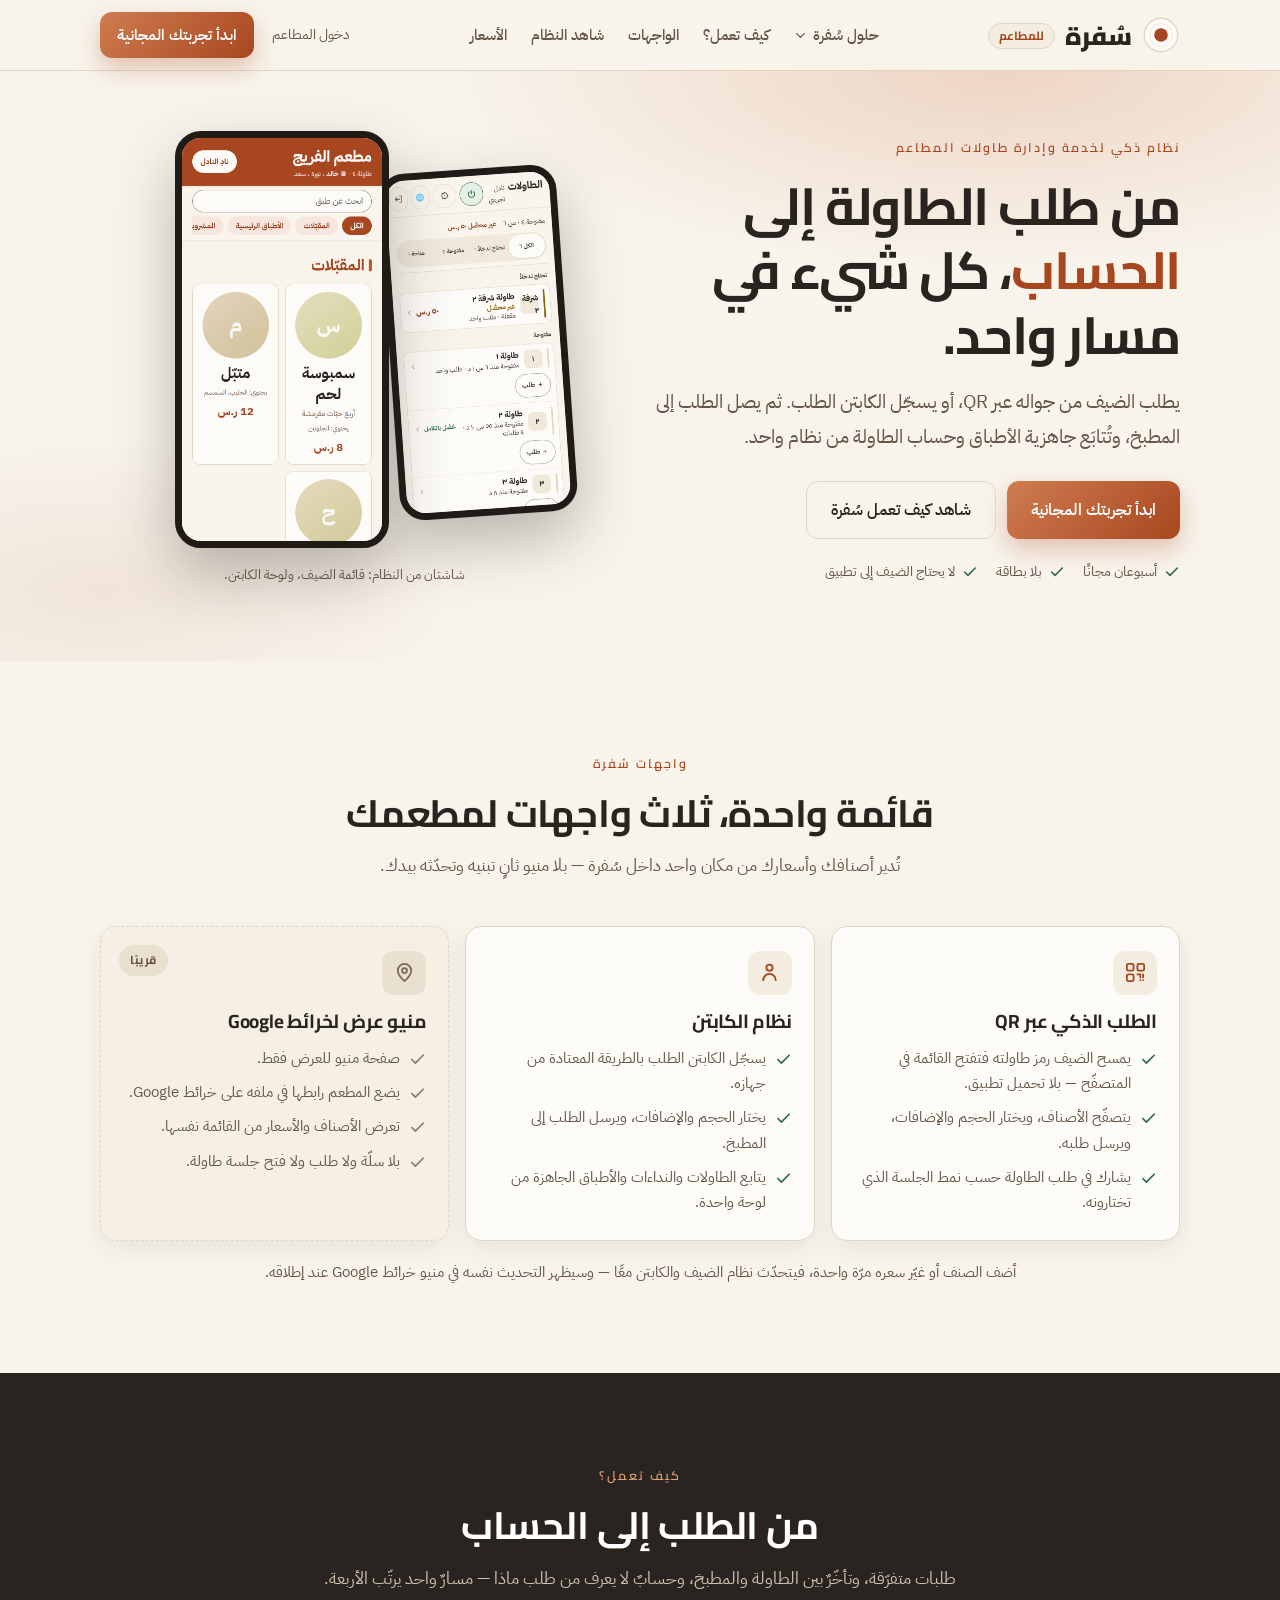
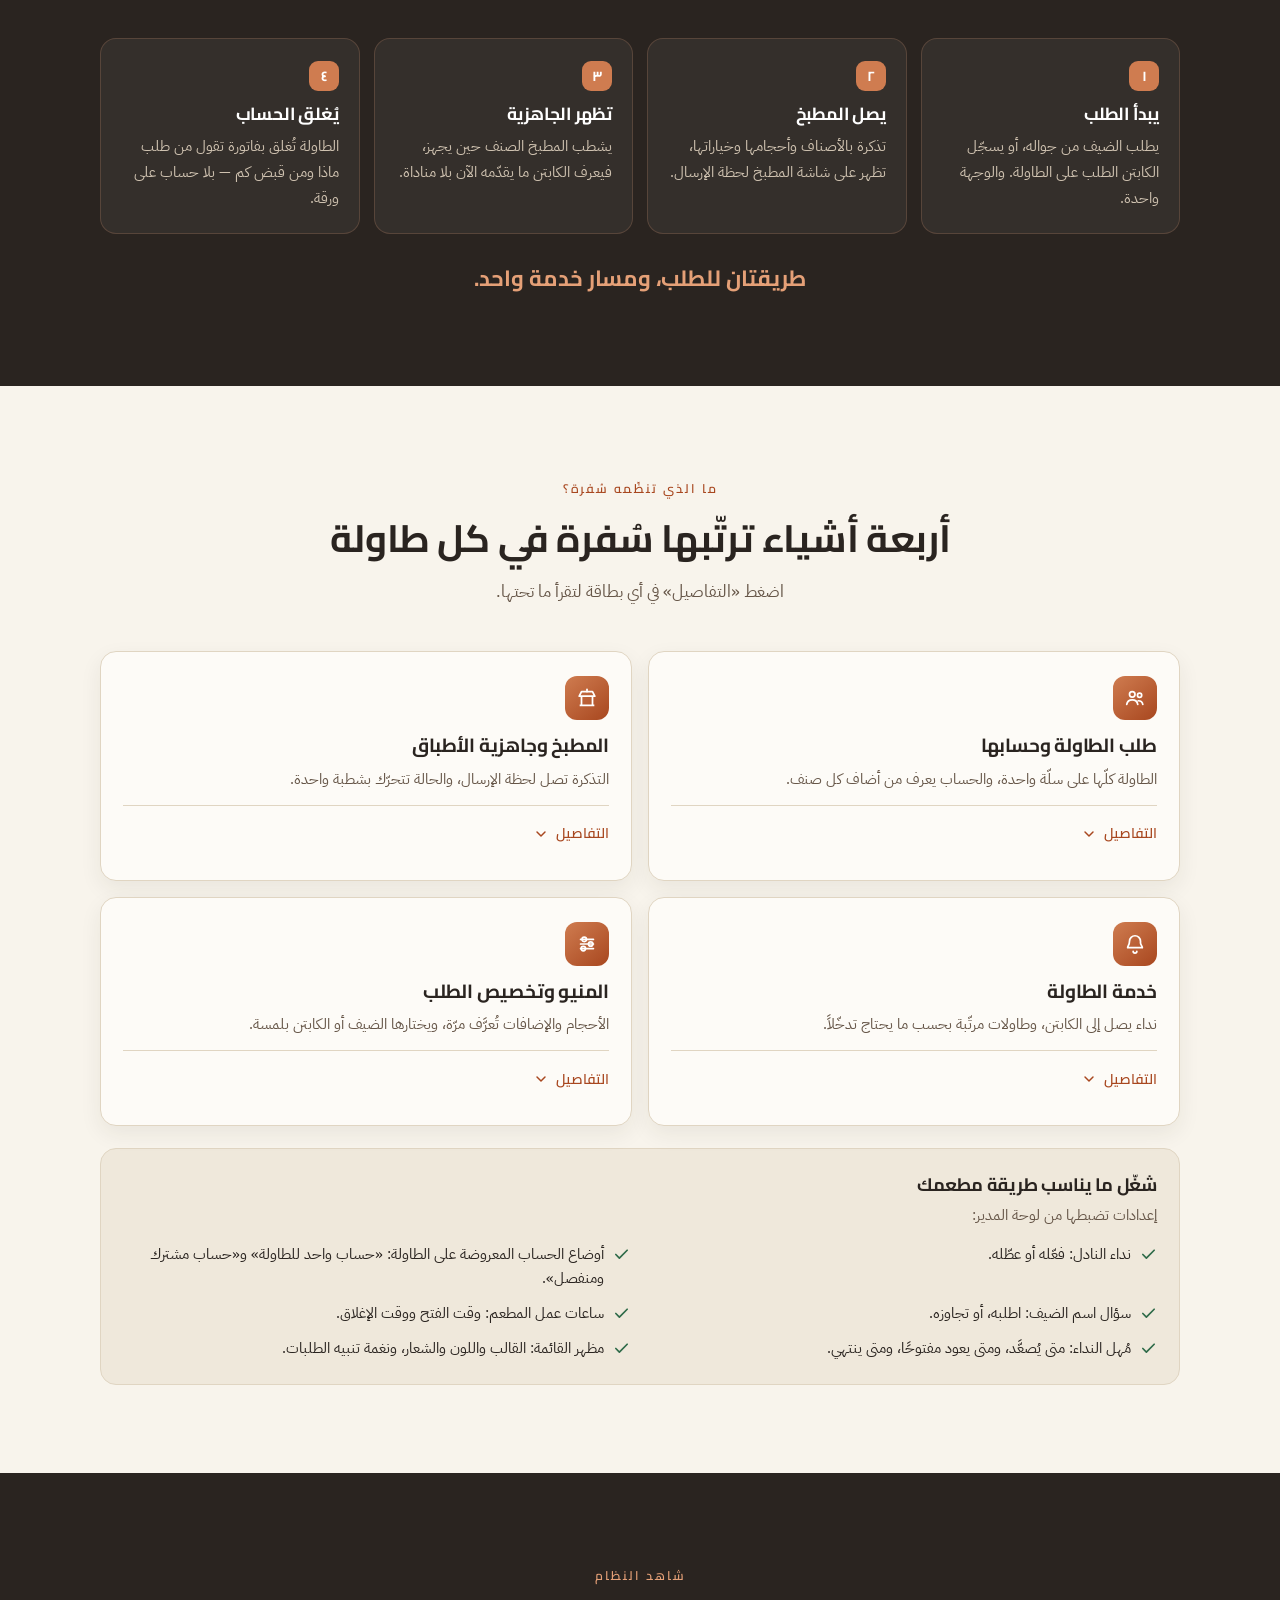
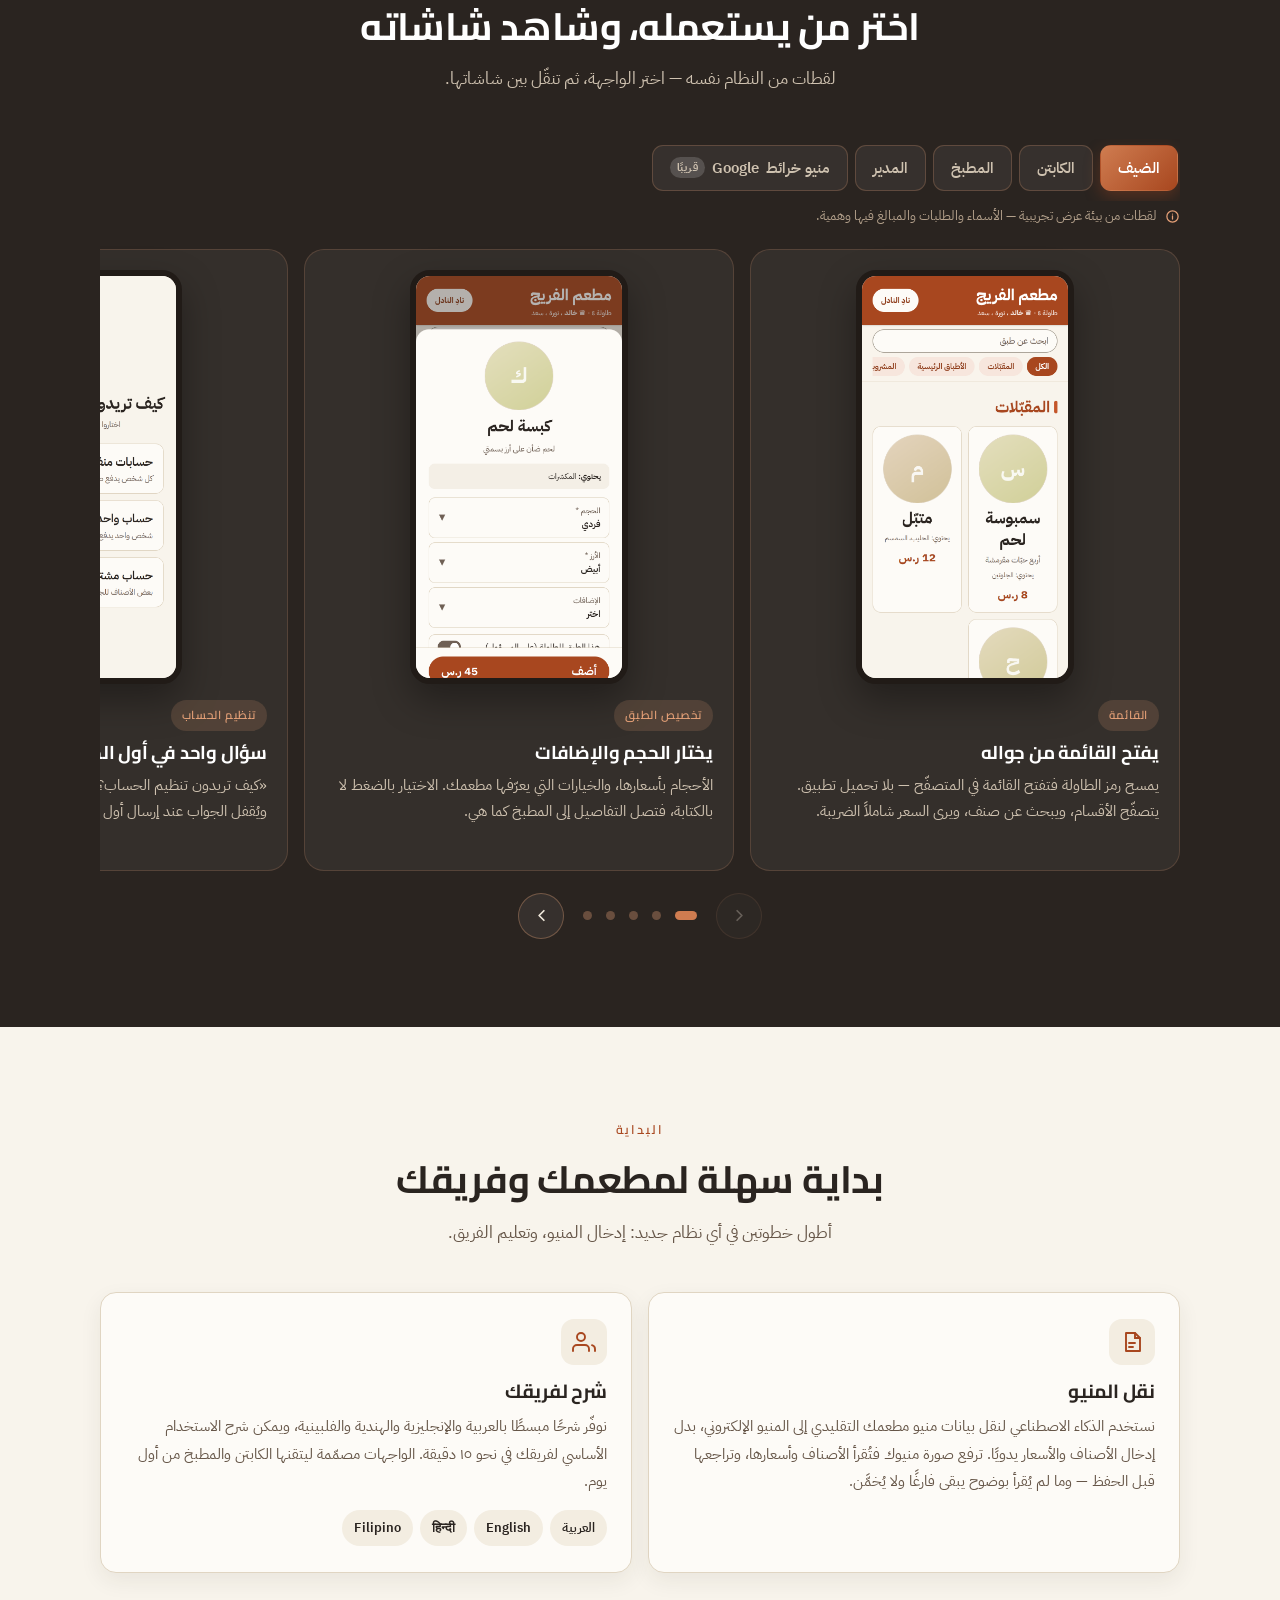
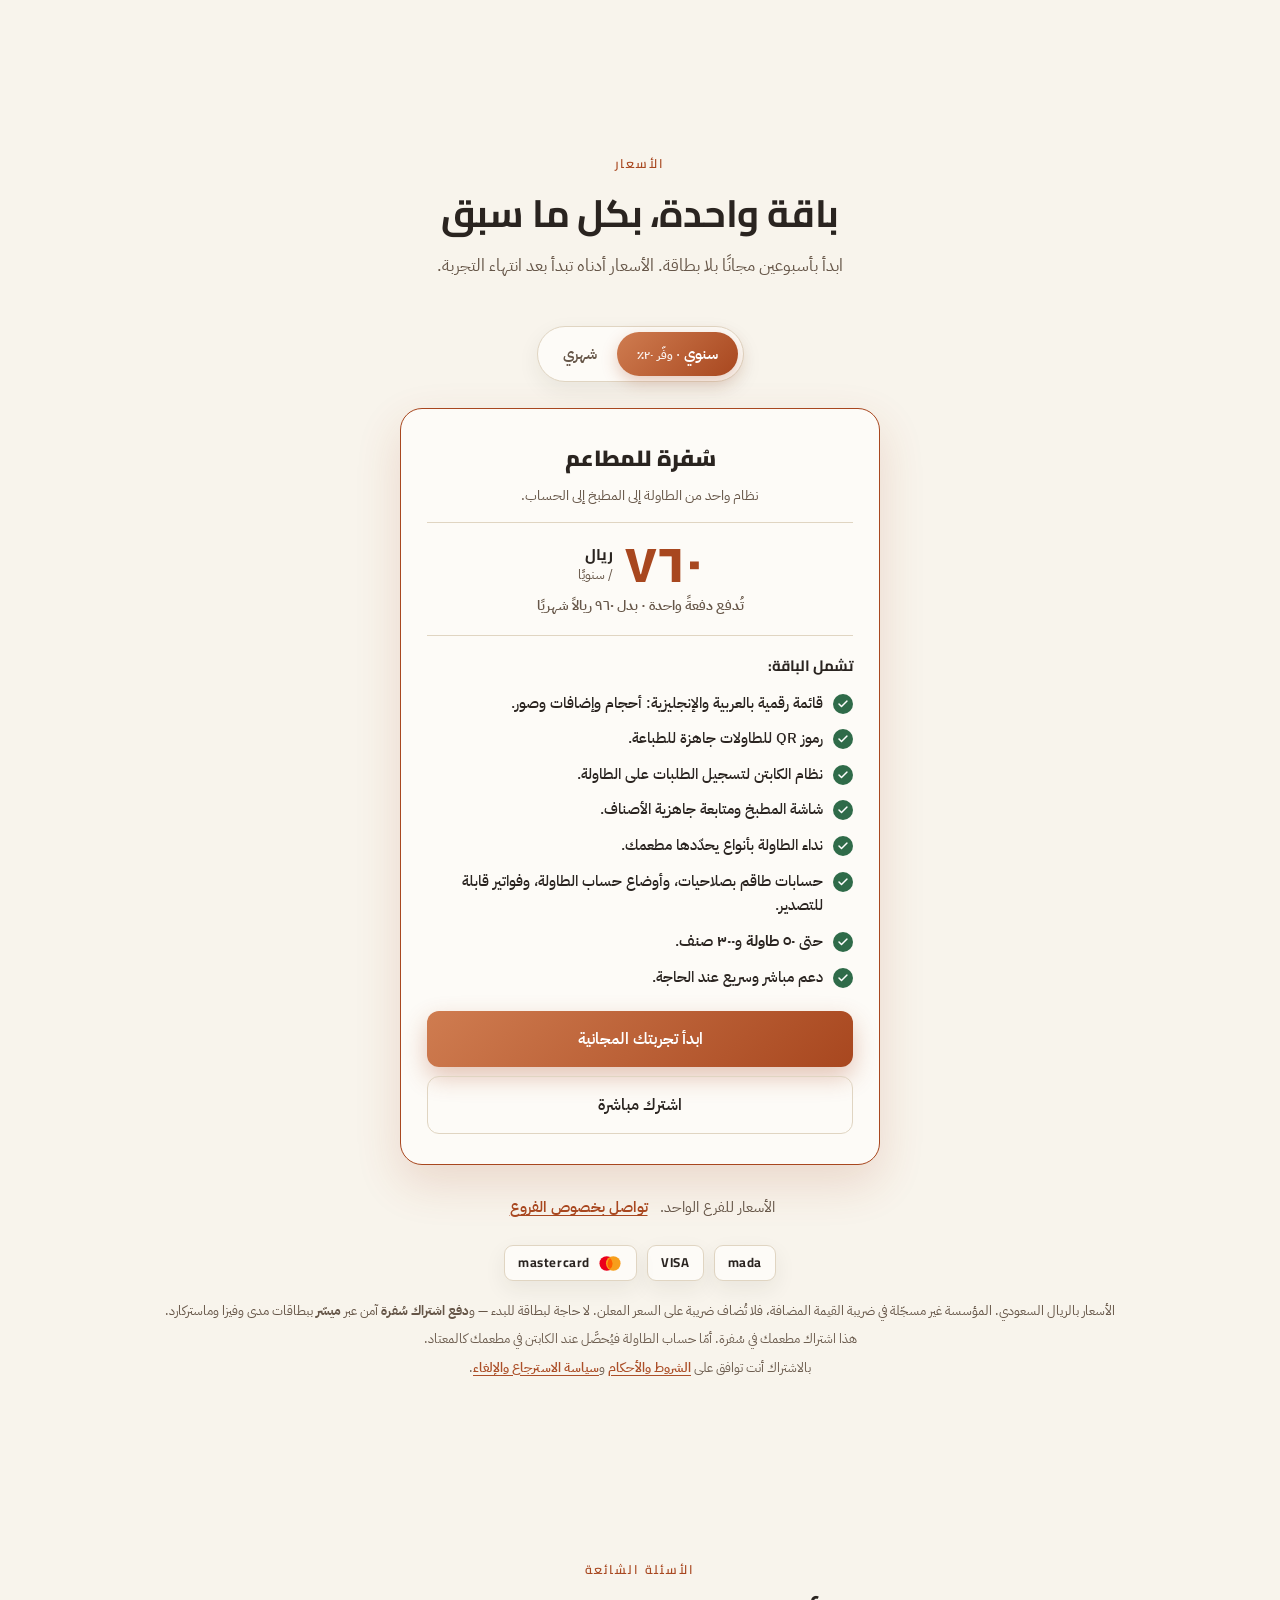
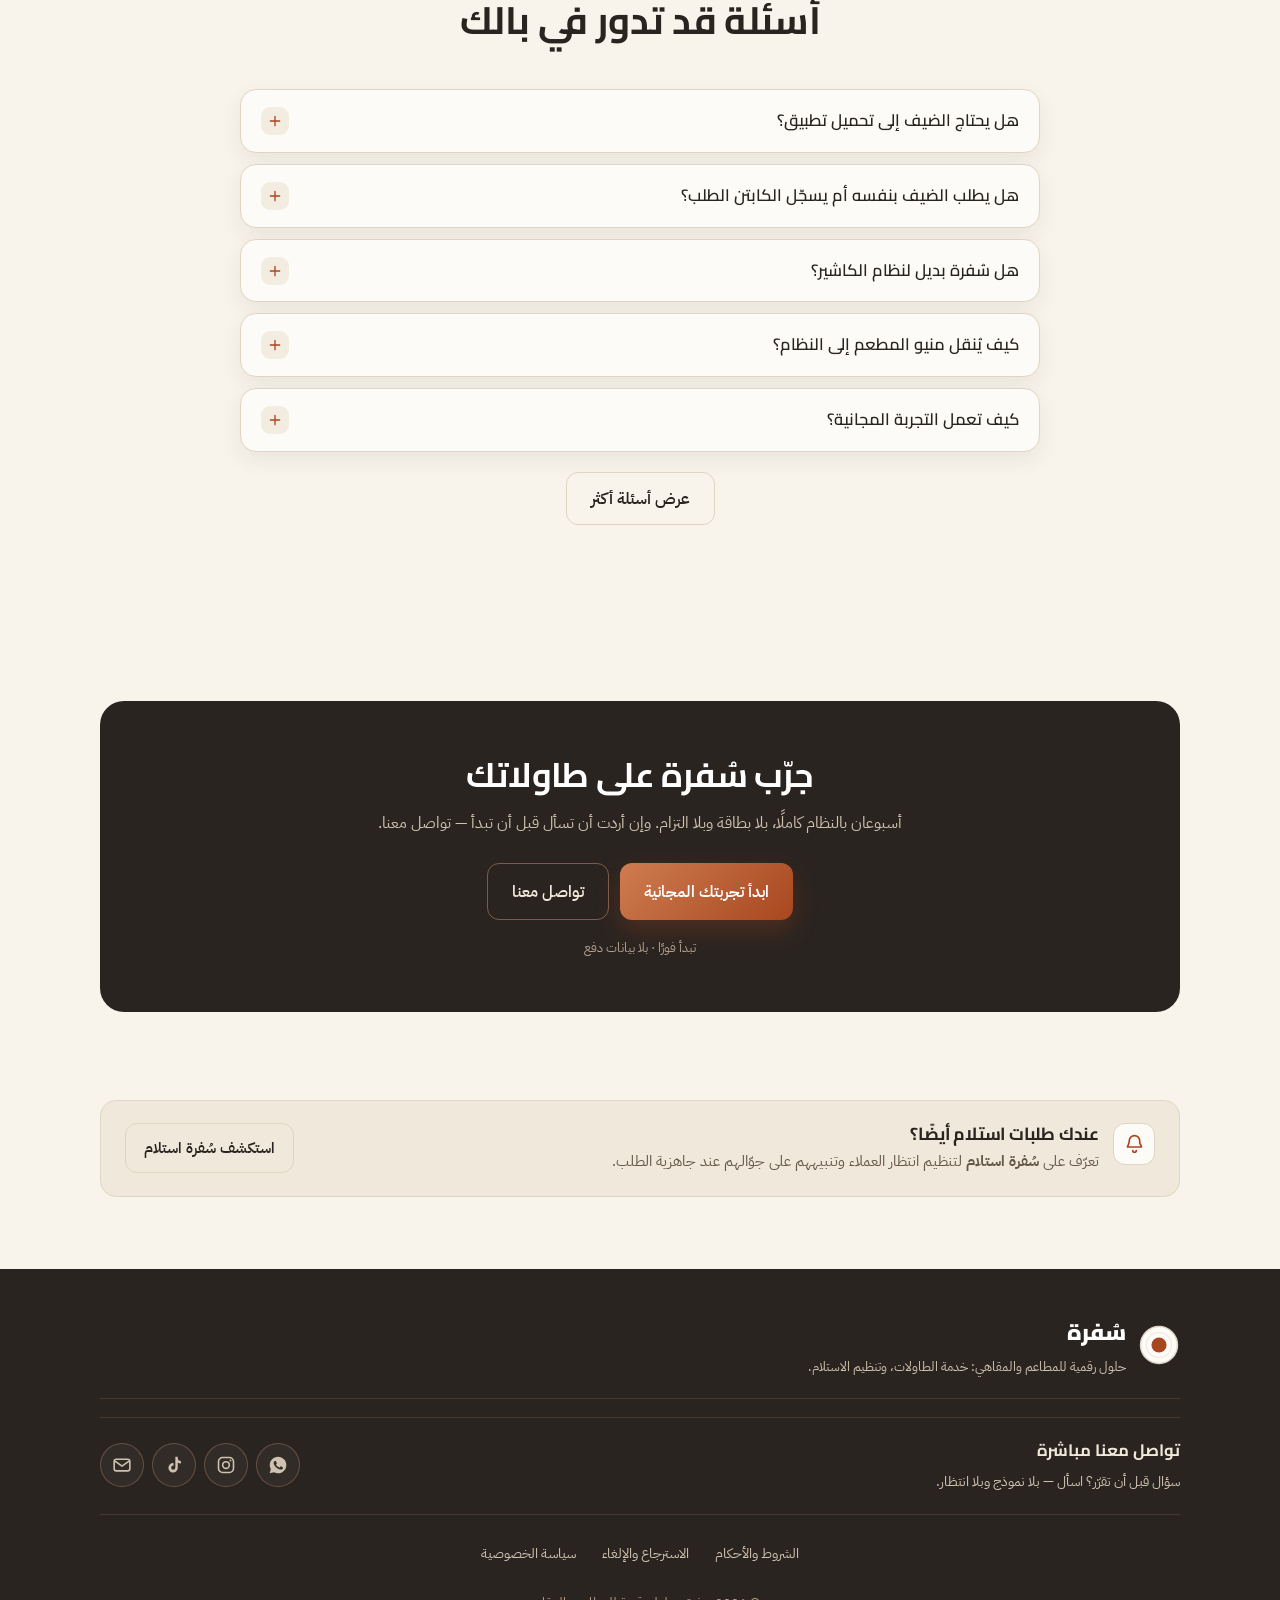
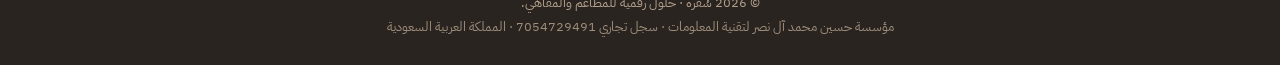
==== commit 9afbfc69: "البريدُ دائرةٌ رابعة، والرقمُ يمضي حُذف رقم الهاتف من تذييل الصفحتين وحلّ محلّه البريد husain.alnass" ====
--- a/index.html
+++ b/index.html
@@ -178,14 +178,14 @@
         </button>
         <span class="sol-head" aria-hidden="true">حلول سُفرة</span>
         <div class="sol-menu" id="solMenu">
-          <a class="sol-item" href="/" aria-current="page">
+        <a class="sol-item" href="/" aria-current="page">
             <span class="sol-ic"><svg viewBox="0 0 24 24" fill="none" stroke="currentColor" stroke-width="1.9" aria-hidden="true"><path d="M4 20h16M6 20V10M18 20V10M3.5 10h17l-2.5-5H6z" stroke-linejoin="round"/><path d="M12 5V2.5" stroke-linecap="round"/></svg></span>
             <span class="sol-txt"><b>سُفرة للمطاعم <span class="sol-now">أنت هنا</span></b><small>للطاولات والطلبات وخدمة الضيوف داخل المطعم</small></span>
-          </a>
-          <a class="sol-item" href="/pickup">
+        </a>
+        <a class="sol-item" href="/pickup">
             <span class="sol-ic"><svg viewBox="0 0 24 24" fill="none" stroke="currentColor" stroke-width="1.9" aria-hidden="true"><path d="M18 9A6 6 0 1 0 6 9c0 4-2 5-2 7h16c0-2-2-3-2-5z" stroke-linejoin="round"/><path d="M10 20a2 2 0 0 0 4 0" stroke-linecap="round"/></svg></span>
             <span class="sol-txt"><b>سُفرة استلام</b><small>لتنظيم الاستلام وتنبيه العميل عند جاهزية الطلب</small></span>
-          </a>
+        </a>
         </div>
       </div>
       <a href="#how">كيف تعمل؟</a>
@@ -703,19 +703,19 @@
         <span class="fc-title">تواصل معنا مباشرة</span>
         <p class="fc-sub">سؤال قبل أن تقرّر؟ اسأل — بلا نموذج وبلا انتظار.</p>
       </div>
-      <div class="fc-actions">
-        <div class="fc-social">
-          <a class="wa-link" href="#" target="_blank" rel="noopener" aria-label="راسلنا على واتساب" title="واتساب">
-            <svg viewBox="0 0 24 24" fill="currentColor" aria-hidden="true"><path d="M12.04 2c-5.5 0-9.96 4.46-9.96 9.96 0 1.76.46 3.45 1.33 4.95L2 22l5.25-1.38a9.9 9.9 0 0 0 4.79 1.22h.01c5.5 0 9.96-4.46 9.96-9.96S17.54 2 12.04 2zm5.8 14.06c-.24.68-1.42 1.32-1.95 1.36-.5.05-.98.23-3.3-.69-2.78-1.1-4.55-3.95-4.69-4.13-.14-.18-1.13-1.5-1.13-2.86s.71-2.03.96-2.31c.25-.28.55-.35.73-.35.18 0 .37 0 .53.01.17.01.4-.06.62.48.24.57.81 1.96.88 2.1.07.14.12.31.02.49-.09.18-.14.29-.28.45-.14.16-.29.36-.42.48-.14.14-.28.29-.12.57.16.28.72 1.18 1.54 1.91 1.06.95 1.96 1.24 2.24 1.38.28.14.44.12.6-.07.18-.21.69-.8.87-1.08.18-.28.37-.23.62-.14.25.09 1.6.75 1.87.89.28.14.46.21.53.32.07.12.07.66-.17 1.34z"/></svg>
-          </a>
-          <a href="https://www.instagram.com/sufraqr/" target="_blank" rel="noopener" aria-label="سُفرة على إنستغرام" title="إنستغرام">
-            <svg viewBox="0 0 24 24" fill="none" stroke="currentColor" stroke-width="1.9" aria-hidden="true"><rect x="3" y="3" width="18" height="18" rx="5"/><circle cx="12" cy="12" r="4"/><circle cx="17.4" cy="6.6" r="1.1" fill="currentColor" stroke="none"/></svg>
-          </a>
-          <a href="https://www.tiktok.com/@alsufr" target="_blank" rel="noopener" aria-label="سُفرة على تيك توك" title="تيك توك">
-            <svg viewBox="0 0 24 24" fill="currentColor" aria-hidden="true"><path d="M16.5 2h-2.9v13.2a2.5 2.5 0 1 1-2.1-2.47V9.76a5.6 5.6 0 1 0 5 5.57V8.9a6.6 6.6 0 0 0 3.8 1.2V7.2a3.8 3.8 0 0 1-3.8-3.8V2z"/></svg>
-          </a>
-        </div>
-        <a class="fc-num" id="phoneLink" href="#" dir="ltr">+966 55 788 4367</a>
+      <div class="fc-social">
+        <a class="wa-link" href="#" target="_blank" rel="noopener" aria-label="راسلنا على واتساب" title="واتساب">
+          <svg viewBox="0 0 24 24" fill="currentColor" aria-hidden="true"><path d="M12.04 2c-5.5 0-9.96 4.46-9.96 9.96 0 1.76.46 3.45 1.33 4.95L2 22l5.25-1.38a9.9 9.9 0 0 0 4.79 1.22h.01c5.5 0 9.96-4.46 9.96-9.96S17.54 2 12.04 2zm5.8 14.06c-.24.68-1.42 1.32-1.95 1.36-.5.05-.98.23-3.3-.69-2.78-1.1-4.55-3.95-4.69-4.13-.14-.18-1.13-1.5-1.13-2.86s.71-2.03.96-2.31c.25-.28.55-.35.73-.35.18 0 .37 0 .53.01.17.01.4-.06.62.48.24.57.81 1.96.88 2.1.07.14.12.31.02.49-.09.18-.14.29-.28.45-.14.16-.29.36-.42.48-.14.14-.28.29-.12.57.16.28.72 1.18 1.54 1.91 1.06.95 1.96 1.24 2.24 1.38.28.14.44.12.6-.07.18-.21.69-.8.87-1.08.18-.28.37-.23.62-.14.25.09 1.6.75 1.87.89.28.14.46.21.53.32.07.12.07.66-.17 1.34z"/></svg>
+        </a>
+        <a href="https://www.instagram.com/sufraqr/" target="_blank" rel="noopener" aria-label="سُفرة على إنستغرام" title="إنستغرام">
+          <svg viewBox="0 0 24 24" fill="none" stroke="currentColor" stroke-width="1.9" aria-hidden="true"><rect x="3" y="3" width="18" height="18" rx="5"/><circle cx="12" cy="12" r="4"/><circle cx="17.4" cy="6.6" r="1.1" fill="currentColor" stroke="none"/></svg>
+        </a>
+        <a href="https://www.tiktok.com/@alsufr" target="_blank" rel="noopener" aria-label="سُفرة على تيك توك" title="تيك توك">
+          <svg viewBox="0 0 24 24" fill="currentColor" aria-hidden="true"><path d="M16.5 2h-2.9v13.2a2.5 2.5 0 1 1-2.1-2.47V9.76a5.6 5.6 0 1 0 5 5.57V8.9a6.6 6.6 0 0 0 3.8 1.2V7.2a3.8 3.8 0 0 1-3.8-3.8V2z"/></svg>
+        </a>
+        <a href="mailto:husain.alnasser2000@gmail.com" aria-label="راسلنا بالبريد الإلكتروني" title="البريد الإلكتروني">
+          <svg viewBox="0 0 24 24" fill="none" stroke="currentColor" stroke-width="1.9" aria-hidden="true"><rect x="2.6" y="5" width="18.8" height="14" rx="2.6"/><path d="m3.6 7.4 8.4 5.9 8.4-5.9" stroke-linecap="round" stroke-linejoin="round"/></svg>
+        </a>
       </div>
     </div>
 
--- a/assets/site.css
+++ b/assets/site.css
@@ -191,10 +191,6 @@
   margin-top:18px;padding-top:18px;border-top:1px solid rgba(229,160,119,.16)}
 .fc-title{font-family:'Cairo';font-weight:700;font-size:16.5px;color:var(--on-dark)}
 .fc-sub{font-size:14px;color:var(--on-dark-soft);margin-top:3px}
-.fc-actions{display:flex;align-items:center;gap:12px;flex-wrap:wrap}
-.fc-num{font-family:'Cairo';font-weight:700;font-size:16.5px;color:var(--amber-on-dark);
-  white-space:nowrap;padding:11px 4px;min-height:44px;display:inline-flex;align-items:center}
-.fc-num:hover{text-decoration:underline}
 .foot-legal{display:flex;justify-content:center;flex-wrap:wrap;gap:2px 6px;
   margin-top:20px;padding-top:18px;border-top:1px solid rgba(229,160,119,.16)}
 .foot-legal a{font-size:13.5px;color:var(--on-dark-soft);padding:9px 10px;
